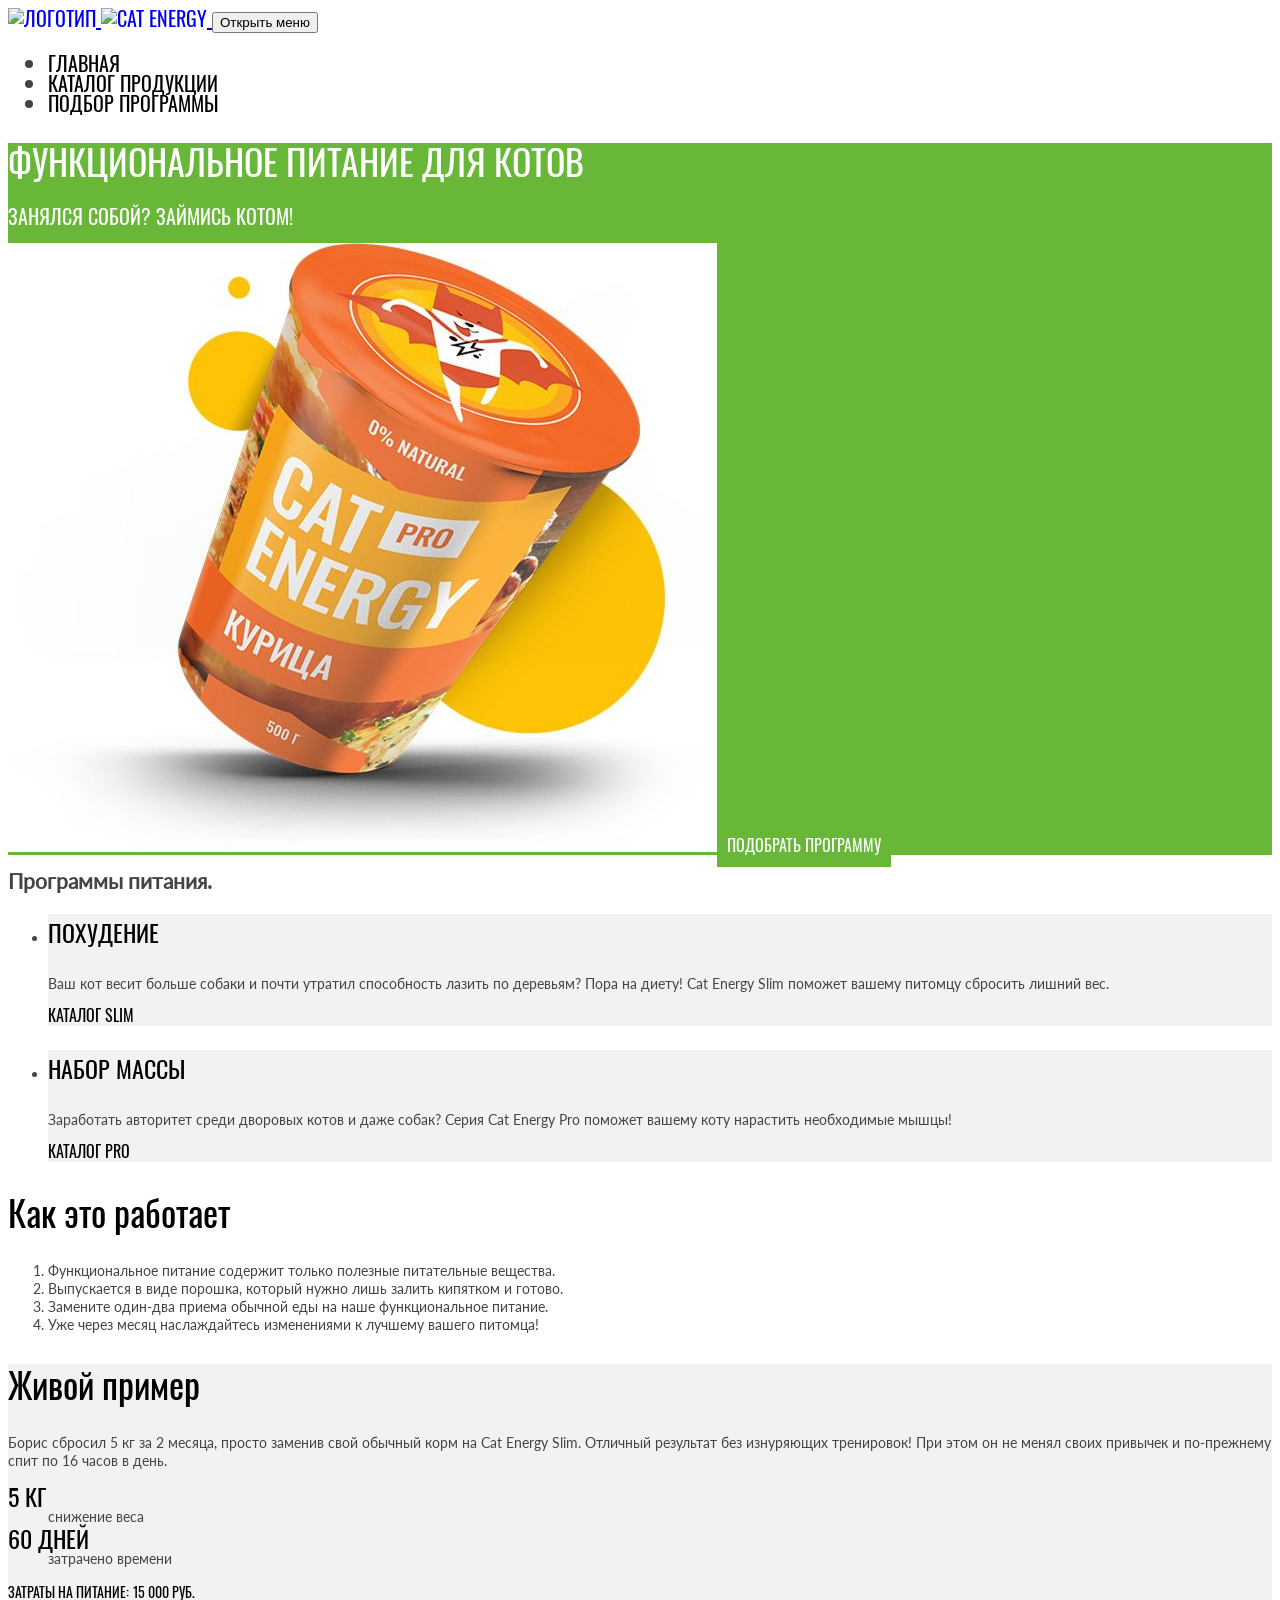
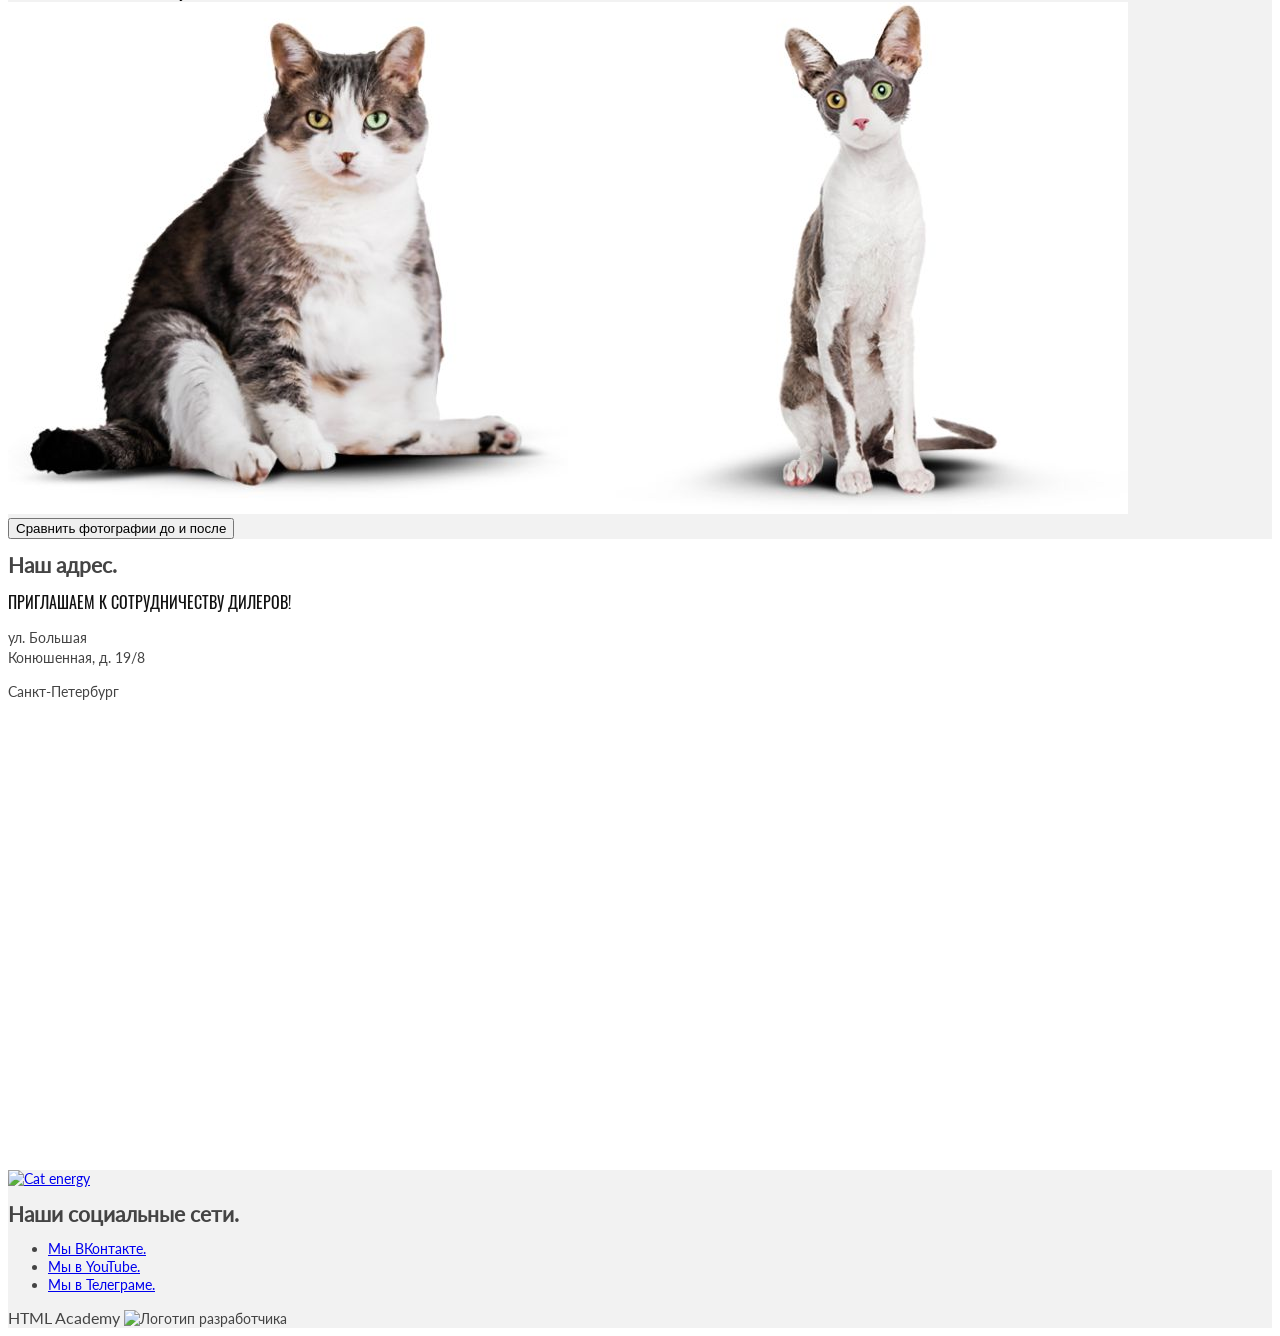
==== index.html @ 4003ad99 "Deploying to gh-pages from @ ilyuzasultanova/2101285-cat-energy-3@516d34ee1775d3a64a2f011668854e4518" ====
<!DOCTYPE html><html class="page" lang="ru"><head><meta charset="UTF-8"><title>Cat energy</title><meta name="viewport" content="width=device-width,initial-scale=1"><link rel="stylesheet" href="styles/styles.css"><link rel="icon" href="favicon.ico"><link rel="icon" href="favicons/icon.svg" type="image/svg+xml"><link rel="apple-touch-icon" href="favicons/180.png"><link rel="manifest" href="manifest.webmanifest"><script src="scripts/index.js" defer="defer"></script></head><body class="page__body"><header class="page-header"><a class="page-header__logo logo" href="#"><img class="logo__image" src="#" width="33" height="38" alt="Логотип"> <img class="logo__image" src="#" width="101" height="18" alt="Cat energy"> </a><button class="page-header__toggle" type="button"><span class="visually-hidden">Открыть меню</span></button><nav class="page-header__navigation navigation"><ul class="navigation__list"><li class="navigation__item"><a class="navigation__link navigation__link--current" href="#">Главная</a></li><li class="navigation__item"><a class="navigation__link" href="catalog.html">Каталог продукции</a></li><li class="navigation__item"><a class="navigation__link" href="#">Подбор программы</a></li></ul></nav><section class="page-header__hero hero"><h1 class="hero__title">Функциональное питание для котов</h1><p class="hero__slogan">Занялся собой? Займись котом!</p><picture><source width="552" height="499" type="image/jpeg" media="(min-width: 1440px)" srcset="images/hero-can-desktop@1x.jpg, images/hero-can-desktop@2x.jpg 2x"><source width="709" height="609" type="image/jpeg" media="(min-width: 768px)" srcset="images/hero-can-tablet@1x.jpg, images/hero-can-tablet@2x.jpg 2x"><img class="hero__image" src="images/hero-can-mobile@1x.jpg" srcset="images/hero-can-mobile@2x.jpg 2x" width="280" height="270" alt="Корм Cat energy со вкусом курицы"></picture><a class="hero__button button" href="#">Подобрать программу</a></section></header><main class="page-main"><section class="page-main__programs programs"><h2 class="visually-hidden">Программы питания.</h2><ul class="programs__list"><li class="programs__item programs__item--slim"><h3 class="programs__title">Похудение</h3><p class="programs__description">Ваш кот весит больше собаки и почти утратил способность лазить по деревьям? Пора на диету! Cat Energy Slim поможет вашему питомцу сбросить лишний вес.</p><a class="programs__link" href="#">Каталог slim</a></li><li class="programs__item programs__item--pro"><h3 class="programs__title">Набор массы</h3><p class="programs__description">Заработать авторитет среди дворовых котов и даже собак? Серия Cat Energy Pro поможет вашему коту нарастить необходимые мышцы!</p><a class="programs__link" href="#">Каталог pro</a></li></ul></section><section class="page-main__plan plan"><h2 class="plan__title">Как это работает</h2><ol class="plan__list"><li class="plan__item plan__item--benefit">Функциональное питание содержит только полезные питательные вещества.</li><li class="plan__item plan__item--powder">Выпускается в виде порошка, который нужно лишь залить кипятком и готово.</li><li class="plan__item plan__item--diet">Замените один-два приема обычной еды на наше функциональное питание.</li><li class="plan__item plan__item--time">Уже через месяц наслаждайтесь изменениями к лучшему вашего питомца!</li></ol></section><section class="page-main__example example"><h2 class="example__title">Живой пример</h2><p class="example__description">Борис сбросил 5 кг за 2 месяца, просто заменив свой обычный корм на Cat Energy Slim. Отличный результат без изнуряющих тренировок! При этом он не менял своих привычек и по-прежнему спит по 16 часов в день.</p><dl class="example__list"><div class="example__list-item"><dt class="example__item-number">5 кг</dt><dd class="example__item-description">снижение веса</dd></div><div class="example__list-item"><dt class="example__item-number">60 дней</dt><dd class="example__item-description">затрачено времени</dd></div></dl><div class="example__wrapper"><span class="example__price">Затраты на питание:</span> <span class="example__price">15 000 руб.</span></div><div class="example__slider-wrapper"><picture><source width="560" height="512" type="image/jpeg" media="(min-width: 768px)" srcset="images/before-tablet@1x.jpg, images/before-tablet@2x.jpg 2x"><img class="example__image" src="images/before-mobile@1x.jpg" srcset="images/before-mobile@2x.jpg 2x" width="280" height="256" alt="Борис до похудения"></picture><picture><source width="560" height="512" type="image/jpeg" media="(min-width: 768px)" srcset="images/after-tablet@1x.jpg, images/after-tablet@2x.jpg 2x"><img class="example__image" src="images/after-mobile@1x.jpg" srcset="images/after-mobile@2x.jpg 2x" width="280" height="256" alt="Борис после похудения"></picture><button class="example__slider-button" type="button"><span class="visually-hidden">Сравнить фотографии до и после</span></button><div class="example__slider-line"></div></div></section><section class="page-main__address address"><h2 class="visually-hidden">Наш адрес.</h2><p class="address__title">Приглашаем к сотрудничеству дилеров!</p><p class="address__description">ул. Большая<br>Конюшенная, д. 19/8</p><p class="address__description">Санкт-Петербург</p><iframe src="https://yandex.ru/map-widget/v1/?um=constructor%3A1a8fadb8cfbf8ff9bb6a417afe565c8a1e04361615ae46b48b94c8a59de31a7b&amp;source=constructor" width="100%" height="450" style="border:0;" allowfullscreen="" loading="lazy" referrerpolicy="strict-origin-when-cross-origin" title="Наше расположение на карте"></iframe></section></main><footer class="page-footer"><a class="page-footer__logo logo" href="#"><img class="page-footer__logo logo" src="#" width="128" height="24" alt="Cat energy"></a><h2 class="visually-hidden">Наши социальные сети.</h2><ul class="page-footer__socials socials"><li class="socials__item socials__item--vkontakte"><a class="socials__link" href="https://vk.com/htmlacademy"><span class="visually-hidden">Мы ВКонтакте.</span></a></li><li class="socials__item socials__item--youtube"><a class="socials__link" href="https://www.youtube.com/user/htmlacademyru"><span class="visually-hidden">Мы в YouTube.</span></a></li><li class="socials__item socials__item--telegram"><a class="socials__link" href="https://t.me/htmlacademy"><span class="visually-hidden">Мы в Телеграме.</span></a></li></ul><a class="page-footer__developer-link" href="https://htmlacademy.ru/intensive/adaptive"><span class="page-footer__developer-name">HTML Academy</span> <img class="page-footer__developer-logo" src="#" width="27" height="34" alt="Логотип разработчика"></a></footer></body></html>
---- styles/styles.css ----
@font-face{font-family:Lato;font-weight:400;font-style:normal;font-display:swap;src:url(../fonts/lato/Lato-Regular.woff2)format("woff2")}@font-face{font-family:Oswald;font-weight:400;font-style:normal;font-display:swap;src:url(../fonts/oswald/oswaldregular.woff2)format("woff2")}.page__body{color:#444;font-family:Lato,sans-serif;font-size:14px;line-height:18px}.page-header{text-transform:uppercase;font-family:Oswald,sans-serif;font-size:20px;line-height:20px}.navigation__link{color:#000;text-decoration:none}.hero{background-color:#68b738;font-family:Oswald,sans-serif}.hero__title{color:#fff;font-size:36px;font-weight:400;line-height:36px}.hero__slogan{color:#fff;text-transform:uppercase;line-height:14px}.button{text-transform:uppercase;color:#fff;background-color:#68b738;border:none;padding:10px;font-family:Oswald,sans-serif;font-size:16px;line-height:20px;text-decoration:none}.button--alternative{color:#222;background-color:#f2f2f2}.page-main__title{font-family:Oswald,sans-serif;font-size:36px;font-weight:400;line-height:36px}.programs__item{background-color:#f2f2f2}.programs__title{color:#000;text-transform:uppercase;font-family:Oswald,sans-serif;font-size:24px;font-weight:400;line-height:37px}.programs__link{color:#000;text-transform:uppercase;font-family:Oswald,sans-serif;font-size:16px;line-height:16px;text-decoration:none}.plan__title{color:#000;font-family:Oswald,sans-serif;font-size:36px;font-weight:400;line-height:40px}.example{background-color:#f2f2f2}.example__title{color:#000;font-family:Oswald,sans-serif;font-size:36px;font-weight:400;line-height:40px}.example__item-number{color:#000;text-transform:uppercase;font-family:Oswald,sans-serif;font-size:24px;line-height:24px}.example__price{color:#000;text-transform:uppercase;font-family:Oswald,sans-serif;line-height:20px}.address--with-background{background-color:#f2f2f2}.address__title{color:#111;text-transform:uppercase;font-family:Oswald,sans-serif;font-size:16px;line-height:20px}.address__description{line-height:20px}.product-card__link{text-decoration:none}.product-card__title{color:#222;text-transform:uppercase;font-family:Oswald,sans-serif;font-size:16px;font-weight:400;line-height:20px}.product-card__features{font-size:12px;line-height:16px}.extra-products__gift{font-size:16px;line-height:20px}.products-table__title{text-align:left;font-family:Oswald,sans-serif;font-size:24px;font-weight:400;line-height:24px}.products-table__name{text-transform:uppercase;font-family:Oswald,sans-serif;font-size:16px;line-height:16px}.products-table__feature{line-height:14px}.subscription{font-family:Oswald,sans-serif}.subscription__title{font-size:24px;font-weight:400;line-height:24px}.subscription__description{font-size:16px;line-height:24px}.page-footer{background-color:#f2f2f2}.page-footer__developer-link{color:inherit;text-decoration:none}.page-footer__developer-name{font-family:inherit;font-size:16px;line-height:20px}
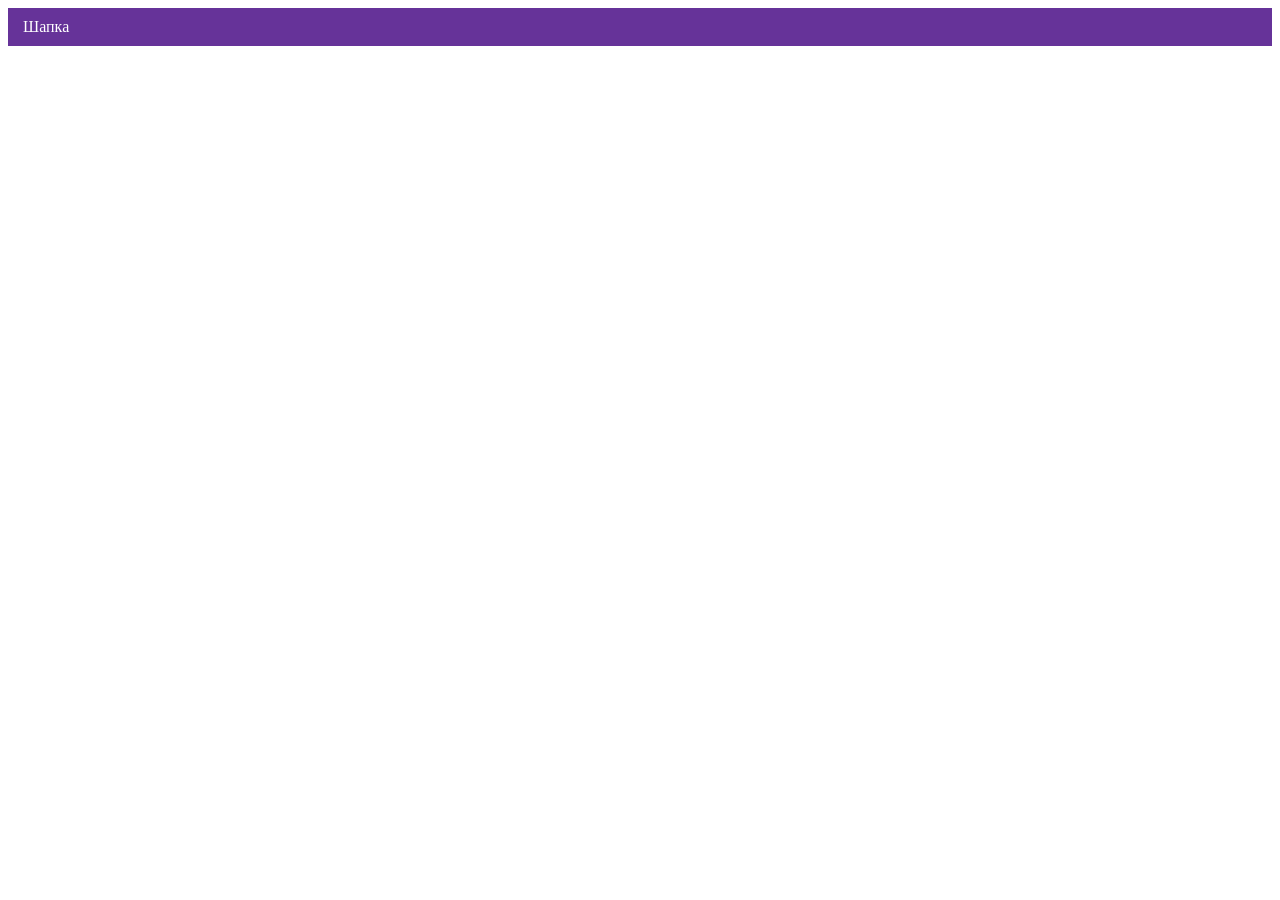
==== commit 10bd5de9: "Deploying to gh-pages from @ ilyuzasultanova/2101285-cat-energy-3@9d23765528b12ea8015d806474e346dbb8" ====
--- a/index.html
+++ b/index.html
@@ -1 +1 @@
-<!DOCTYPE html><html class="page" lang="ru"><head><meta charset="UTF-8"><title>Cat energy</title><meta name="viewport" content="width=device-width,initial-scale=1"><link rel="stylesheet" href="styles/styles.css"><link rel="icon" href="favicon.ico"><link rel="icon" href="favicons/icon.svg" type="image/svg+xml"><link rel="apple-touch-icon" href="favicons/180.png"><link rel="manifest" href="manifest.webmanifest"><script src="scripts/index.js" defer="defer"></script></head><body class="page__body"><header class="page-header"><a class="page-header__logo logo" href="#"><img class="logo__image" src="#" width="33" height="38" alt="Логотип"> <img class="logo__image" src="#" width="101" height="18" alt="Cat energy"> </a><button class="page-header__toggle" type="button"><span class="visually-hidden">Открыть меню</span></button><nav class="page-header__navigation navigation"><ul class="navigation__list"><li class="navigation__item"><a class="navigation__link navigation__link--current" href="#">Главная</a></li><li class="navigation__item"><a class="navigation__link" href="catalog.html">Каталог продукции</a></li><li class="navigation__item"><a class="navigation__link" href="#">Подбор программы</a></li></ul></nav><section class="page-header__hero hero"><h1 class="hero__title">Функциональное питание для котов</h1><p class="hero__slogan">Занялся собой? Займись котом!</p><picture><source width="552" height="499" type="image/jpeg" media="(min-width: 1440px)" srcset="images/hero-can-desktop@1x.jpg, images/hero-can-desktop@2x.jpg 2x"><source width="709" height="609" type="image/jpeg" media="(min-width: 768px)" srcset="images/hero-can-tablet@1x.jpg, images/hero-can-tablet@2x.jpg 2x"><img class="hero__image" src="images/hero-can-mobile@1x.jpg" srcset="images/hero-can-mobile@2x.jpg 2x" width="280" height="270" alt="Корм Cat energy со вкусом курицы"></picture><a class="hero__button button" href="#">Подобрать программу</a></section></header><main class="page-main"><section class="page-main__programs programs"><h2 class="visually-hidden">Программы питания.</h2><ul class="programs__list"><li class="programs__item programs__item--slim"><h3 class="programs__title">Похудение</h3><p class="programs__description">Ваш кот весит больше собаки и почти утратил способность лазить по деревьям? Пора на диету! Cat Energy Slim поможет вашему питомцу сбросить лишний вес.</p><a class="programs__link" href="#">Каталог slim</a></li><li class="programs__item programs__item--pro"><h3 class="programs__title">Набор массы</h3><p class="programs__description">Заработать авторитет среди дворовых котов и даже собак? Серия Cat Energy Pro поможет вашему коту нарастить необходимые мышцы!</p><a class="programs__link" href="#">Каталог pro</a></li></ul></section><section class="page-main__plan plan"><h2 class="plan__title">Как это работает</h2><ol class="plan__list"><li class="plan__item plan__item--benefit">Функциональное питание содержит только полезные питательные вещества.</li><li class="plan__item plan__item--powder">Выпускается в виде порошка, который нужно лишь залить кипятком и готово.</li><li class="plan__item plan__item--diet">Замените один-два приема обычной еды на наше функциональное питание.</li><li class="plan__item plan__item--time">Уже через месяц наслаждайтесь изменениями к лучшему вашего питомца!</li></ol></section><section class="page-main__example example"><h2 class="example__title">Живой пример</h2><p class="example__description">Борис сбросил 5 кг за 2 месяца, просто заменив свой обычный корм на Cat Energy Slim. Отличный результат без изнуряющих тренировок! При этом он не менял своих привычек и по-прежнему спит по 16 часов в день.</p><dl class="example__list"><div class="example__list-item"><dt class="example__item-number">5 кг</dt><dd class="example__item-description">снижение веса</dd></div><div class="example__list-item"><dt class="example__item-number">60 дней</dt><dd class="example__item-description">затрачено времени</dd></div></dl><div class="example__wrapper"><span class="example__price">Затраты на питание:</span> <span class="example__price">15 000 руб.</span></div><div class="example__slider-wrapper"><picture><source width="560" height="512" type="image/jpeg" media="(min-width: 768px)" srcset="images/before-tablet@1x.jpg, images/before-tablet@2x.jpg 2x"><img class="example__image" src="images/before-mobile@1x.jpg" srcset="images/before-mobile@2x.jpg 2x" width="280" height="256" alt="Борис до похудения"></picture><picture><source width="560" height="512" type="image/jpeg" media="(min-width: 768px)" srcset="images/after-tablet@1x.jpg, images/after-tablet@2x.jpg 2x"><img class="example__image" src="images/after-mobile@1x.jpg" srcset="images/after-mobile@2x.jpg 2x" width="280" height="256" alt="Борис после похудения"></picture><button class="example__slider-button" type="button"><span class="visually-hidden">Сравнить фотографии до и после</span></button><div class="example__slider-line"></div></div></section><section class="page-main__address address"><h2 class="visually-hidden">Наш адрес.</h2><p class="address__title">Приглашаем к сотрудничеству дилеров!</p><p class="address__description">ул. Большая<br>Конюшенная, д. 19/8</p><p class="address__description">Санкт-Петербург</p><iframe src="https://yandex.ru/map-widget/v1/?um=constructor%3A1a8fadb8cfbf8ff9bb6a417afe565c8a1e04361615ae46b48b94c8a59de31a7b&amp;source=constructor" width="100%" height="450" style="border:0;" allowfullscreen="" loading="lazy" referrerpolicy="strict-origin-when-cross-origin" title="Наше расположение на карте"></iframe></section></main><footer class="page-footer"><a class="page-footer__logo logo" href="#"><img class="page-footer__logo logo" src="#" width="128" height="24" alt="Cat energy"></a><h2 class="visually-hidden">Наши социальные сети.</h2><ul class="page-footer__socials socials"><li class="socials__item socials__item--vkontakte"><a class="socials__link" href="https://vk.com/htmlacademy"><span class="visually-hidden">Мы ВКонтакте.</span></a></li><li class="socials__item socials__item--youtube"><a class="socials__link" href="https://www.youtube.com/user/htmlacademyru"><span class="visually-hidden">Мы в YouTube.</span></a></li><li class="socials__item socials__item--telegram"><a class="socials__link" href="https://t.me/htmlacademy"><span class="visually-hidden">Мы в Телеграме.</span></a></li></ul><a class="page-footer__developer-link" href="https://htmlacademy.ru/intensive/adaptive"><span class="page-footer__developer-name">HTML Academy</span> <img class="page-footer__developer-logo" src="#" width="27" height="34" alt="Логотип разработчика"></a></footer></body></html>+<!DOCTYPE html><html class="page" lang="ru"><head><meta charset="UTF-8"><title>Название проекта</title><meta name="viewport" content="width=device-width,initial-scale=1"><link rel="stylesheet" href="styles/styles.css"><script src="scripts/index.js" defer="defer"></script></head><body class="page__body"><header class="header">Шапка</header></body></html>
--- a/styles/styles.css
+++ b/styles/styles.css
@@ -1 +1 @@
-@font-face{font-family:Lato;font-weight:400;font-style:normal;font-display:swap;src:url(../fonts/lato/Lato-Regular.woff2)format("woff2")}@font-face{font-family:Oswald;font-weight:400;font-style:normal;font-display:swap;src:url(../fonts/oswald/oswaldregular.woff2)format("woff2")}.page__body{color:#444;font-family:Lato,sans-serif;font-size:14px;line-height:18px}.page-header{text-transform:uppercase;font-family:Oswald,sans-serif;font-size:20px;line-height:20px}.navigation__link{color:#000;text-decoration:none}.hero{background-color:#68b738;font-family:Oswald,sans-serif}.hero__title{color:#fff;font-size:36px;font-weight:400;line-height:36px}.hero__slogan{color:#fff;text-transform:uppercase;line-height:14px}.button{text-transform:uppercase;color:#fff;background-color:#68b738;border:none;padding:10px;font-family:Oswald,sans-serif;font-size:16px;line-height:20px;text-decoration:none}.button--alternative{color:#222;background-color:#f2f2f2}.page-main__title{font-family:Oswald,sans-serif;font-size:36px;font-weight:400;line-height:36px}.programs__item{background-color:#f2f2f2}.programs__title{color:#000;text-transform:uppercase;font-family:Oswald,sans-serif;font-size:24px;font-weight:400;line-height:37px}.programs__link{color:#000;text-transform:uppercase;font-family:Oswald,sans-serif;font-size:16px;line-height:16px;text-decoration:none}.plan__title{color:#000;font-family:Oswald,sans-serif;font-size:36px;font-weight:400;line-height:40px}.example{background-color:#f2f2f2}.example__title{color:#000;font-family:Oswald,sans-serif;font-size:36px;font-weight:400;line-height:40px}.example__item-number{color:#000;text-transform:uppercase;font-family:Oswald,sans-serif;font-size:24px;line-height:24px}.example__price{color:#000;text-transform:uppercase;font-family:Oswald,sans-serif;line-height:20px}.address--with-background{background-color:#f2f2f2}.address__title{color:#111;text-transform:uppercase;font-family:Oswald,sans-serif;font-size:16px;line-height:20px}.address__description{line-height:20px}.product-card__link{text-decoration:none}.product-card__title{color:#222;text-transform:uppercase;font-family:Oswald,sans-serif;font-size:16px;font-weight:400;line-height:20px}.product-card__features{font-size:12px;line-height:16px}.extra-products__gift{font-size:16px;line-height:20px}.products-table__title{text-align:left;font-family:Oswald,sans-serif;font-size:24px;font-weight:400;line-height:24px}.products-table__name{text-transform:uppercase;font-family:Oswald,sans-serif;font-size:16px;line-height:16px}.products-table__feature{line-height:14px}.subscription{font-family:Oswald,sans-serif}.subscription__title{font-size:24px;font-weight:400;line-height:24px}.subscription__description{font-size:16px;line-height:24px}.page-footer{background-color:#f2f2f2}.page-footer__developer-link{color:inherit;text-decoration:none}.page-footer__developer-name{font-family:inherit;font-size:16px;line-height:20px}+.header{color:#fff;background-color:#639;padding:10px 15px}
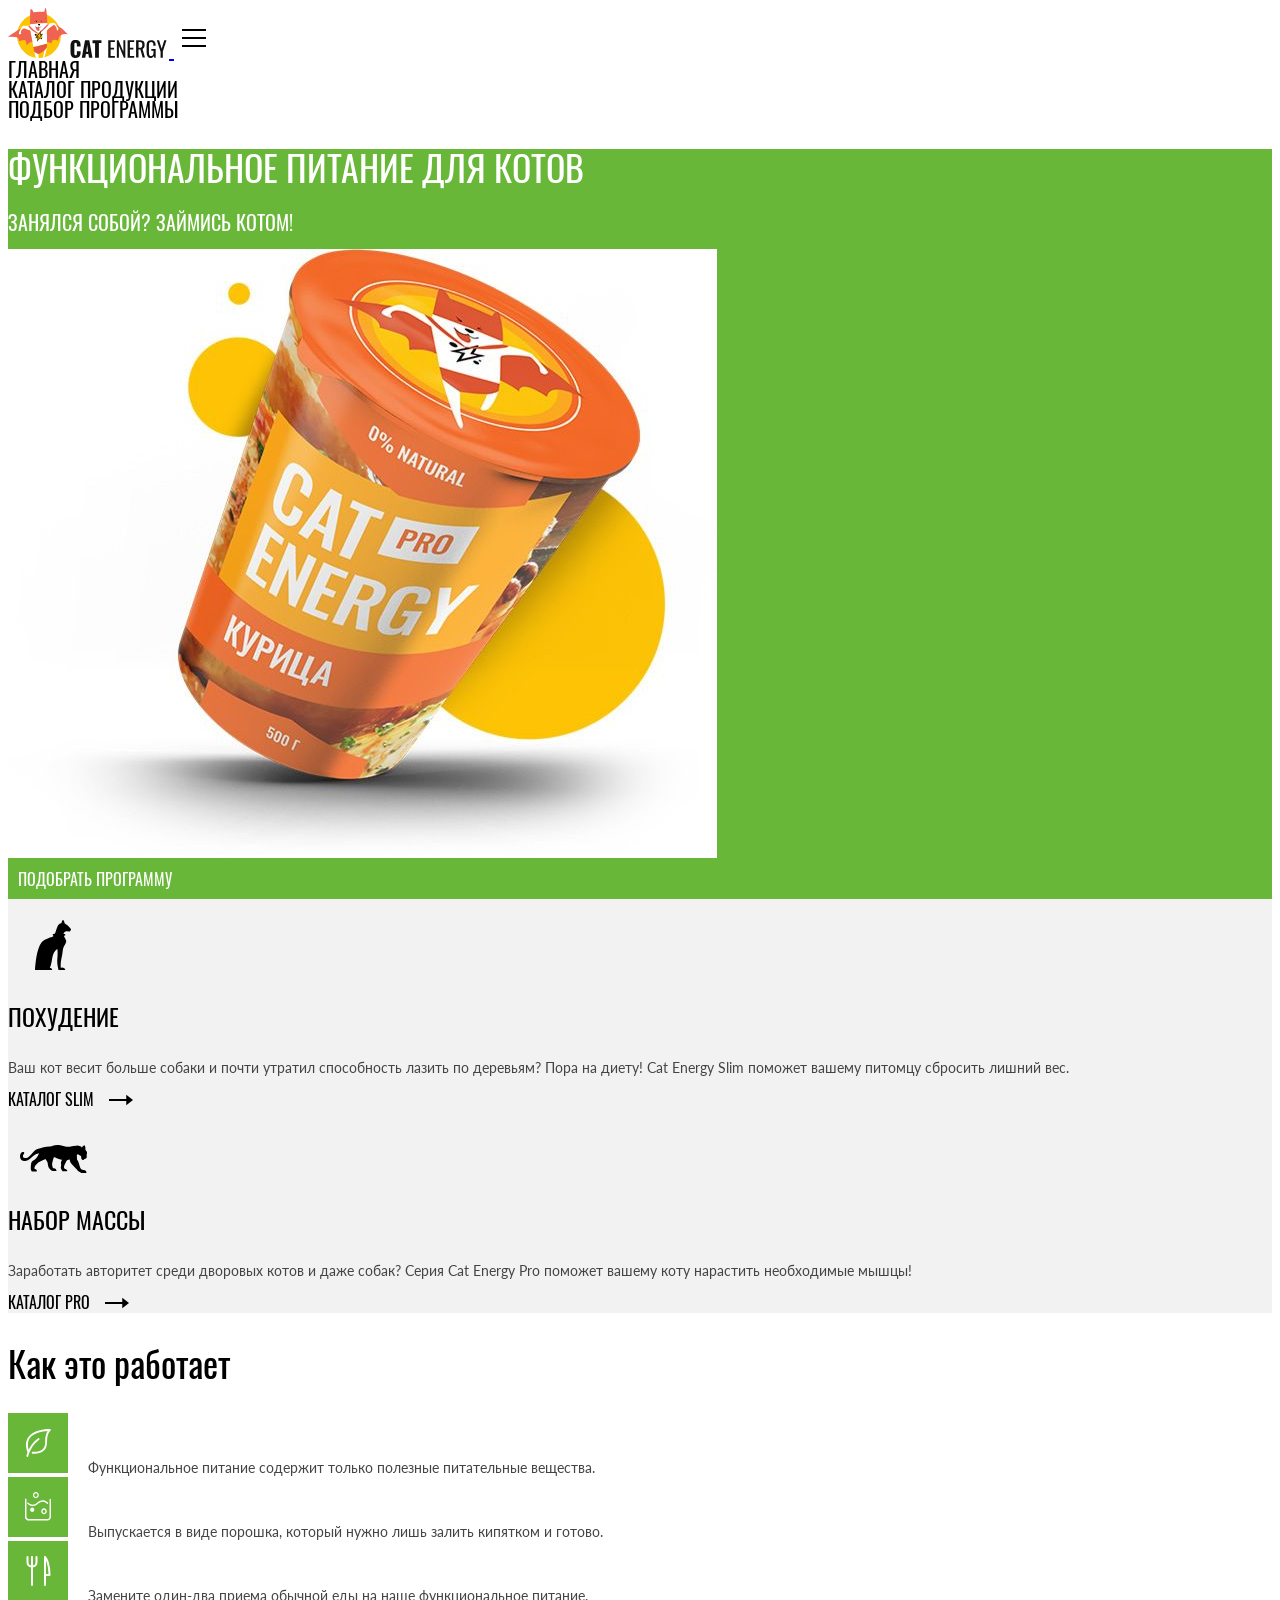
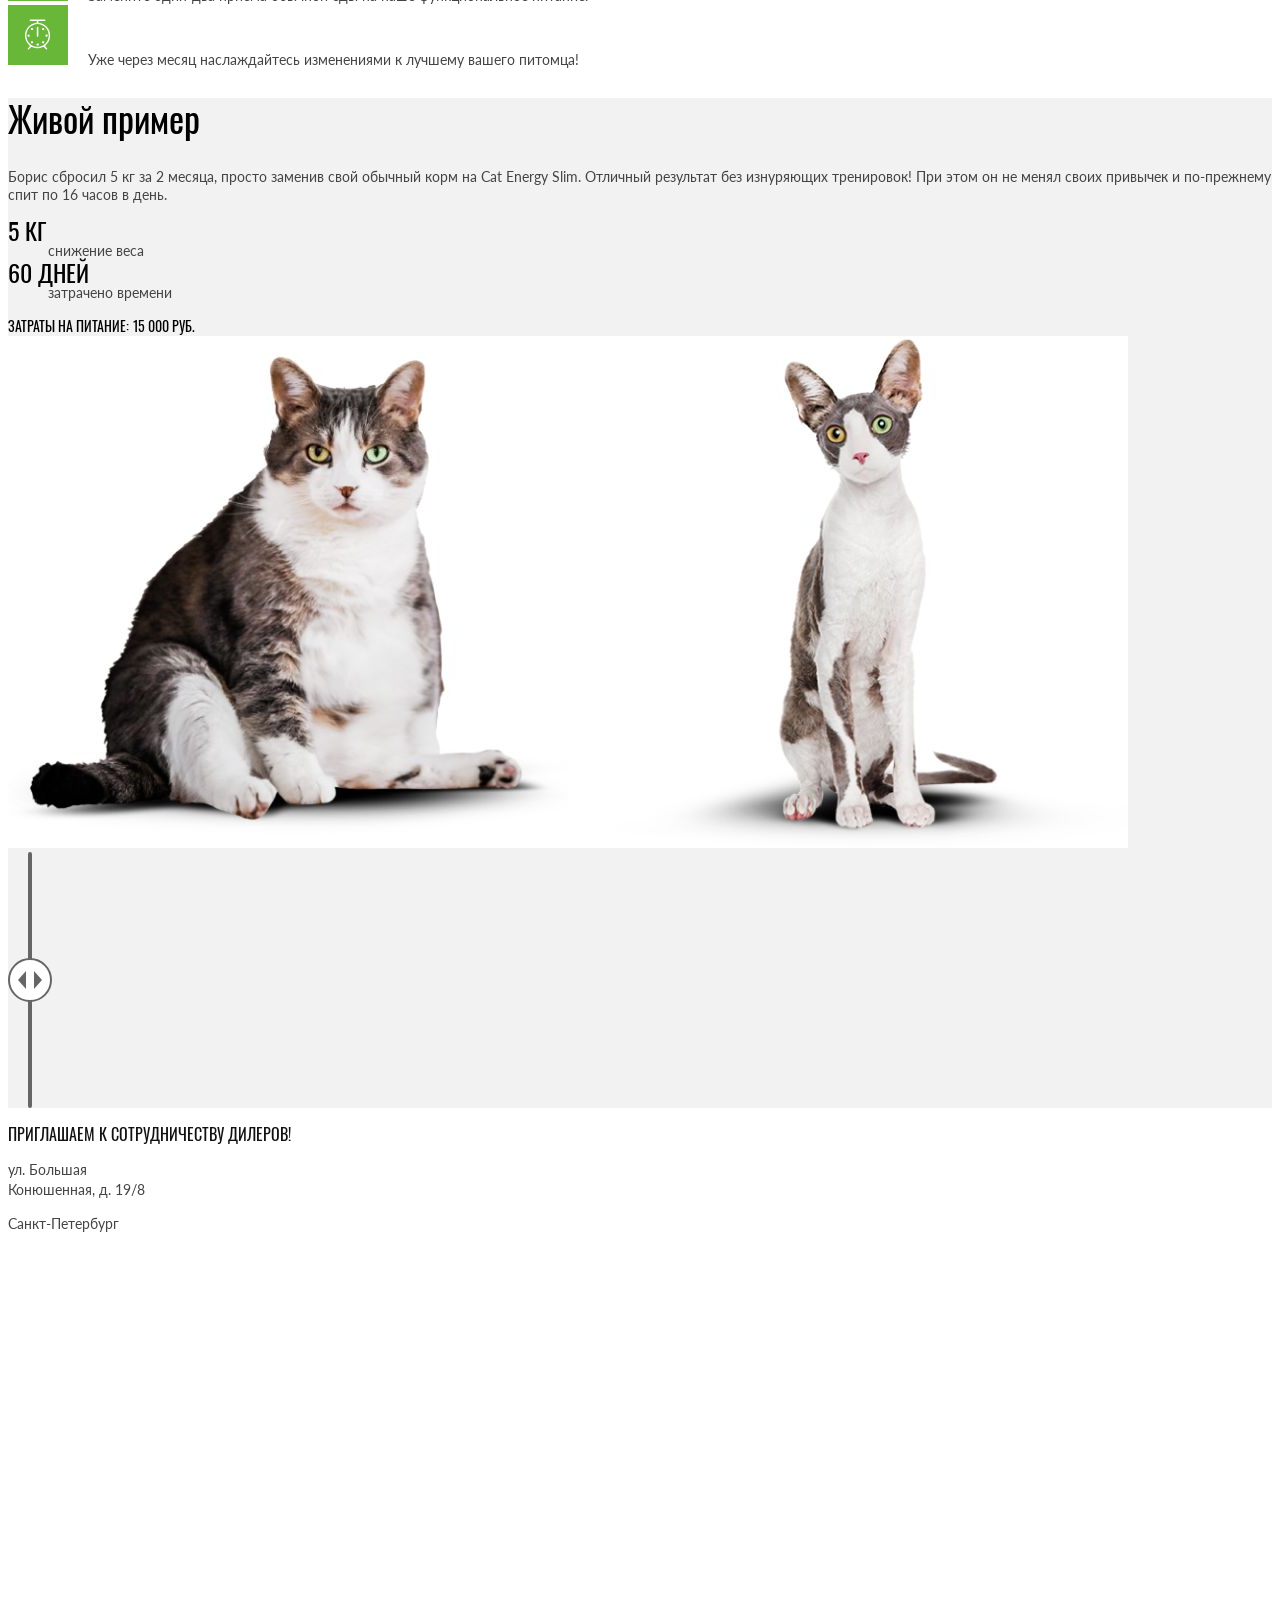
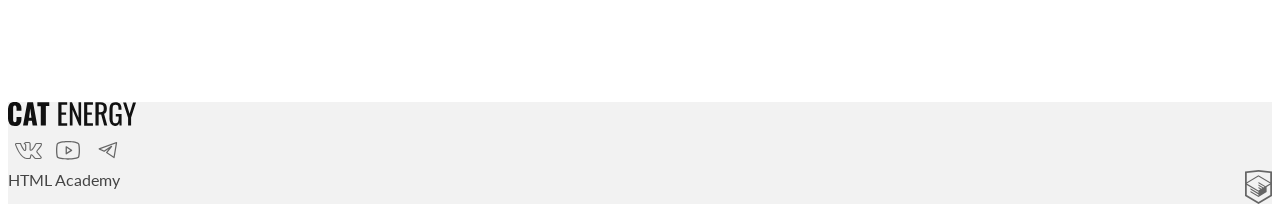
==== commit 323ebd49: "Deploying to gh-pages from @ ilyuzasultanova/2101285-cat-energy-3@45b3cd8d886404098ef396ad092907c401" ====
--- a/index.html
+++ b/index.html
@@ -1 +1 @@
-<!DOCTYPE html><html class="page" lang="ru"><head><meta charset="UTF-8"><title>Название проекта</title><meta name="viewport" content="width=device-width,initial-scale=1"><link rel="stylesheet" href="styles/styles.css"><script src="scripts/index.js" defer="defer"></script></head><body class="page__body"><header class="header">Шапка</header></body></html>+<!DOCTYPE html><html class="page" lang="ru"><head><meta charset="UTF-8"><title>Cat energy</title><meta name="viewport" content="width=device-width,initial-scale=1"><link rel="stylesheet" href="styles/styles.css"><link rel="icon" href="favicon.ico"><link rel="icon" href="favicons/icon.svg" type="image/svg+xml"><link rel="apple-touch-icon" href="favicons/180.png"><link rel="manifest" href="manifest.webmanifest"><script src="scripts/index.js" defer="defer"></script></head><body class="page__body"><header class="page-header"><a class="page-header__logo logo" href="#"><picture><source width="70" height="59" type="image/svg+xml" media="(min-width: 1440px)" srcset="images/logo-desktop.svg"><source width="60" height="50" type="image/svg+xml" media="(min-width: 768px)" srcset="images/logo-tablet.svg"><img class="logo__image" src="images/logo-mobile.svg" width="33" height="38" alt="Логотип компании"></picture><img class="logo__image" src="images/logo-cat-energy.svg" width="101" height="18" alt="Cat energy"> </a><button class="page-header__toggle" type="button"><span class="visually-hidden">Открыть меню</span></button><nav class="page-header__navigation navigation"><ul class="navigation__list"><li class="navigation__item"><a class="navigation__link navigation__link--current" href="#">Главная</a></li><li class="navigation__item"><a class="navigation__link" href="catalog.html">Каталог продукции</a></li><li class="navigation__item"><a class="navigation__link" href="#">Подбор программы</a></li></ul></nav><section class="page-header__hero hero"><h1 class="hero__title">Функциональное питание для котов</h1><p class="hero__slogan">Занялся собой? Займись котом!</p><picture><source width="552" height="499" type="image/jpeg" media="(min-width: 1440px)" srcset="images/hero-can-desktop@1x.jpg, images/hero-can-desktop@2x.jpg 2x"><source width="709" height="609" type="image/jpeg" media="(min-width: 768px)" srcset="images/hero-can-tablet@1x.jpg, images/hero-can-tablet@2x.jpg 2x"><img class="hero__image" src="images/hero-can-mobile@1x.jpg" srcset="images/hero-can-mobile@2x.jpg 2x" width="280" height="270" alt="Корм Cat energy со вкусом курицы"></picture><a class="hero__button button" href="#">Подобрать программу</a></section></header><main class="page-main"><section class="page-main__programs programs"><h2 class="visually-hidden">Программы питания.</h2><ul class="programs__list"><li class="programs__item programs__item--slim"><h3 class="programs__title">Похудение</h3><p class="programs__description">Ваш кот весит больше собаки и почти утратил способность лазить по деревьям? Пора на диету! Cat Energy Slim поможет вашему питомцу сбросить лишний вес.</p><a class="programs__link" href="#">Каталог slim</a></li><li class="programs__item programs__item--pro"><h3 class="programs__title">Набор массы</h3><p class="programs__description">Заработать авторитет среди дворовых котов и даже собак? Серия Cat Energy Pro поможет вашему коту нарастить необходимые мышцы!</p><a class="programs__link" href="#">Каталог pro</a></li></ul></section><section class="page-main__plan plan"><h2 class="plan__title">Как это работает</h2><ol class="plan__list"><li class="plan__item plan__item--leaf">Функциональное питание содержит только полезные питательные вещества.</li><li class="plan__item plan__item--powder">Выпускается в виде порошка, который нужно лишь залить кипятком и готово.</li><li class="plan__item plan__item--diet">Замените один-два приема обычной еды на наше функциональное питание.</li><li class="plan__item plan__item--clock">Уже через месяц наслаждайтесь изменениями к лучшему вашего питомца!</li></ol></section><section class="page-main__example example"><h2 class="example__title">Живой пример</h2><p class="example__description">Борис сбросил 5 кг за 2 месяца, просто заменив свой обычный корм на Cat Energy Slim. Отличный результат без изнуряющих тренировок! При этом он не менял своих привычек и по-прежнему спит по 16 часов в день.</p><dl class="example__list"><div class="example__list-item"><dt class="example__item-number">5 кг</dt><dd class="example__item-description">снижение веса</dd></div><div class="example__list-item"><dt class="example__item-number">60 дней</dt><dd class="example__item-description">затрачено времени</dd></div></dl><div class="example__wrapper"><span class="example__price">Затраты на питание:</span> <span class="example__price">15 000 руб.</span></div><div class="example__slider-wrapper"><picture><source width="560" height="512" type="image/jpeg" media="(min-width: 768px)" srcset="images/before-tablet@1x.jpg, images/before-tablet@2x.jpg 2x"><img class="example__image" src="images/before-mobile@1x.jpg" srcset="images/before-mobile@2x.jpg 2x" width="280" height="256" alt="Борис до похудения"></picture><picture><source width="560" height="512" type="image/jpeg" media="(min-width: 768px)" srcset="images/after-tablet@1x.jpg, images/after-tablet@2x.jpg 2x"><img class="example__image" src="images/after-mobile@1x.jpg" srcset="images/after-mobile@2x.jpg 2x" width="280" height="256" alt="Борис после похудения"></picture><button class="example__slider-button" type="button"><span class="visually-hidden">Сравнить фотографии до и после</span></button></div></section><section class="page-main__address address"><h2 class="visually-hidden">Наш адрес.</h2><p class="address__title">Приглашаем к сотрудничеству дилеров!</p><p class="address__description">ул. Большая<br>Конюшенная, д. 19/8</p><p class="address__description">Санкт-Петербург</p><iframe src="https://yandex.ru/map-widget/v1/?um=constructor%3A1a8fadb8cfbf8ff9bb6a417afe565c8a1e04361615ae46b48b94c8a59de31a7b&amp;source=constructor" width="100%" height="450" style="border:0;" allowfullscreen="" loading="lazy" referrerpolicy="strict-origin-when-cross-origin" title="Наше расположение на карте"></iframe></section></main><footer class="page-footer"><a class="page-footer__logo logo" href="#"><img class="page-footer__logo-image" src="images/logo-cat-energy.svg" width="128" height="24" alt="Логотип Cat energy"></a><h2 class="visually-hidden">Наши социальные сети.</h2><ul class="page-footer__socials socials"><li class="socials__item"><a class="socials__link socials__link--vkontakte" href="https://vk.com/htmlacademy"><span class="visually-hidden">Мы ВКонтакте.</span></a></li><li class="socials__item"><a class="socials__link socials__link--youtube" href="https://www.youtube.com/user/htmlacademyru"><span class="visually-hidden">Мы в YouTube.</span></a></li><li class="socials__item"><a class="socials__link socials__link--telegram" href="https://t.me/htmlacademy"><span class="visually-hidden">Мы в Телеграме.</span></a></li></ul><a class="page-footer__developer-link" href="https://htmlacademy.ru/intensive/adaptive"><span class="page-footer__developer-name">HTML Academy</span> <img class="page-footer__developer-logo" src="images/logo-html-academy.svg" width="27" height="34" alt="Логотип разработчика"></a></footer></body></html>
--- a/styles/styles.css
+++ b/styles/styles.css
@@ -1 +1 @@
-.header{color:#fff;background-color:#639;padding:10px 15px}+@font-face{font-family:Lato;font-weight:400;font-style:normal;font-display:swap;src:url(../fonts/lato/Lato-Regular.woff2)format("woff2")}@font-face{font-family:Oswald;font-weight:400;font-style:normal;font-display:swap;src:url(../fonts/oswald/oswaldregular.woff2)format("woff2")}.visually-hidden{clip:rect(0 0 0 0);border:0;width:1px;height:1px;margin:-1px;padding:0;position:absolute;overflow:hidden}.page__body{color:#444;font-family:Lato,sans-serif;font-size:14px;line-height:18px}.page-header{text-transform:uppercase;font-family:Oswald,sans-serif;font-size:20px;line-height:20px}.page-header__toggle{background-color:#fff;background-image:url(../icons/stack.svg#menu);background-position:50%;background-repeat:no-repeat;background-size:24px 24px;border:none;width:40px;height:40px}.navigation__list{margin:0;padding:0;list-style-type:none}.navigation__link{color:#000;text-decoration:none}.hero{background-color:#68b738;font-family:Oswald,sans-serif}.hero__title{color:#fff;font-size:36px;font-weight:400;line-height:36px}.hero__slogan{color:#fff;text-transform:uppercase;line-height:14px}.button{text-transform:uppercase;color:#fff;background-color:#68b738;border:none;padding:10px;font-family:Oswald,sans-serif;font-size:16px;line-height:20px;text-decoration:none;display:block}.button--alternative{color:#222;background-color:#f2f2f2}.page-main__title{font-family:Oswald,sans-serif;font-size:36px;font-weight:400;line-height:36px}.programs__list{margin:0;padding:0;list-style-type:none}.programs__item{background-color:#f2f2f2}.programs__item--slim:before{content:"";background-image:url(../icons/stack.svg#cat-slim);background-size:cover;width:36px;height:50px;margin:21px 0 0 27px;display:inline-block}.programs__item--pro:before{content:"";background-image:url(../icons/stack.svg#cat-pro);background-size:cover;width:67px;height:28px;margin:35px 0 0 12px;display:inline-block}.programs__title{color:#000;text-transform:uppercase;font-family:Oswald,sans-serif;font-size:24px;font-weight:400;line-height:37px}.programs__link{color:#000;text-transform:uppercase;font-family:Oswald,sans-serif;font-size:16px;line-height:16px;text-decoration:none}.programs__link:after{content:"";background-image:url(../icons/stack.svg#arrow);background-size:cover;width:24px;height:12px;margin-left:15px;display:inline-block}.plan__title{color:#000;font-family:Oswald,sans-serif;font-size:36px;font-weight:400;line-height:40px}.plan__list{margin:0;padding:0;list-style-type:none}.plan__item--leaf:before{content:"";background-color:#68b738;background-image:url(../icons/stack.svg#leaf);background-position:50%;background-repeat:no-repeat;background-size:25px 28px;width:60px;height:60px;margin-right:20px;display:inline-block}.plan__item--powder:before{content:"";background-color:#68b738;background-image:url(../icons/stack.svg#powder);background-position:50%;background-repeat:no-repeat;background-size:26px 29px;width:60px;height:60px;margin-right:20px;display:inline-block}.plan__item--diet:before{content:"";background-color:#68b738;background-image:url(../icons/stack.svg#diet);background-position:50%;background-repeat:no-repeat;background-size:25px 30px;width:60px;height:60px;margin-right:20px;display:inline-block}.plan__item--clock:before{content:"";background-color:#68b738;background-image:url(../icons/stack.svg#clock);background-position:50%;background-repeat:no-repeat;background-size:26px 31px;width:60px;height:60px;margin-right:20px;display:inline-block}.example{background-color:#f2f2f2}.example__title{color:#000;font-family:Oswald,sans-serif;font-size:36px;font-weight:400;line-height:40px}.example__item-number{color:#000;text-transform:uppercase;font-family:Oswald,sans-serif;font-size:24px;line-height:24px}.example__price{color:#000;text-transform:uppercase;font-family:Oswald,sans-serif;line-height:20px}.example__slider-button{cursor:pointer;background-color:#666;border:none;border-radius:2px;width:4px;height:256px;margin-left:20px;padding:0;display:block;position:relative}.example__slider-button:before{content:"";background-color:#fff;border:2px solid #666;border-radius:50%;width:40px;height:40px;display:block;position:absolute;top:50%;left:50%;transform:translate(-50%,-50%)}.example__slider-button:after{content:"";background-color:#666;width:24px;height:18px;display:block;position:absolute;top:50%;left:50%;transform:translate(-50%,-50%);-webkit-mask-image:url(../icons/stack.svg#slider-arrow);mask-image:url(../icons/stack.svg#slider-arrow)}.address--with-background{background-color:#f2f2f2}.address__title{color:#111;text-transform:uppercase;font-family:Oswald,sans-serif;font-size:16px;line-height:20px}.address__description{line-height:20px}.products{margin:0;padding:0;list-style-type:none}.product-card__link{text-decoration:none}.product-card__title{color:#222;text-transform:uppercase;font-family:Oswald,sans-serif;font-size:16px;font-weight:400;line-height:20px}.product-card__features,.product-card__description{font-size:12px;line-height:16px}.product-card--show-more:before{content:"";background-image:url(../icons/stack.svg#plus);background-position:50%;background-repeat:no-repeat;width:60px;height:60px;margin-bottom:50px;display:inline-block}.extra-products__gift-wrapper{background-color:#68b738}.extra-products__gift{font-size:16px;line-height:20px}.extra-products__gift:before{content:"";background-image:url(../icons/stack.svg#gift);background-position:50%;background-repeat:no-repeat;width:78px;height:80px;margin-bottom:48px;display:inline-block}.products-table__title{text-align:left;font-family:Oswald,sans-serif;font-size:24px;font-weight:400;line-height:24px}.products-table__name{text-transform:uppercase;font-family:Oswald,sans-serif;font-size:16px;line-height:16px}.products-table__feature{line-height:14px}.subscription{font-family:Oswald,sans-serif}.subscription__title{font-size:24px;font-weight:400;line-height:24px}.subscription__description{font-size:16px;line-height:24px}.page-footer{background-color:#f2f2f2}.page-footer__developer-link{color:inherit;justify-content:space-between;text-decoration:none;display:flex}.page-footer__developer-name{font-family:inherit;font-size:16px;line-height:20px}.socials{margin:0;padding:0;list-style-type:none;display:flex}.socials__link{background-color:#666;width:40px;height:40px;display:block;-webkit-mask-position:50%;mask-position:50%;-webkit-mask-repeat:no-repeat;mask-repeat:no-repeat}.socials__link--vkontakte{-webkit-mask-image:url(../icons/stack.svg#vkontakte);mask-image:url(../icons/stack.svg#vkontakte);-webkit-mask-size:27px 17px;mask-size:27px 17px}.socials__link--youtube{-webkit-mask-image:url(../icons/stack.svg#youtube);mask-image:url(../icons/stack.svg#youtube);-webkit-mask-size:24px 19px;mask-size:24px 19px}.socials__link--telegram{-webkit-mask-image:url(../icons/stack.svg#telegram);mask-image:url(../icons/stack.svg#telegram);-webkit-mask-size:20px 17px;mask-size:20px 17px}
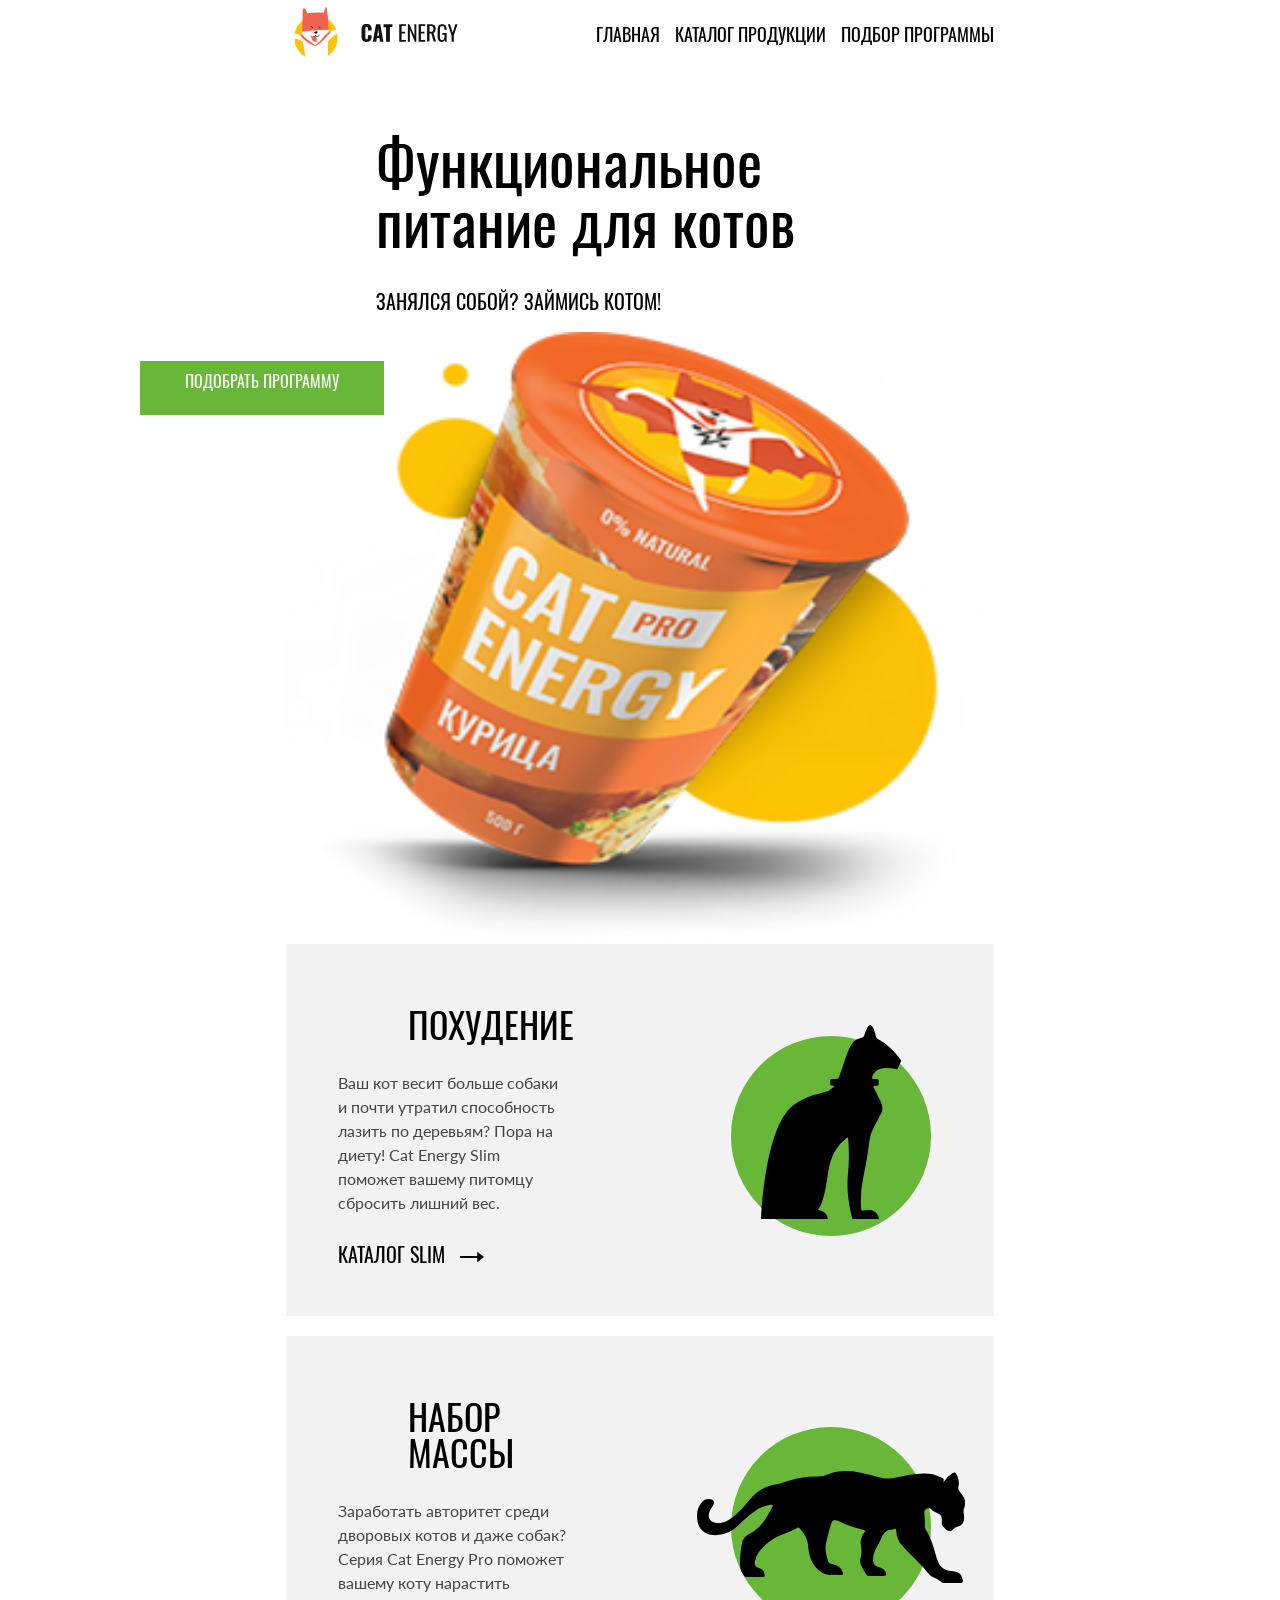
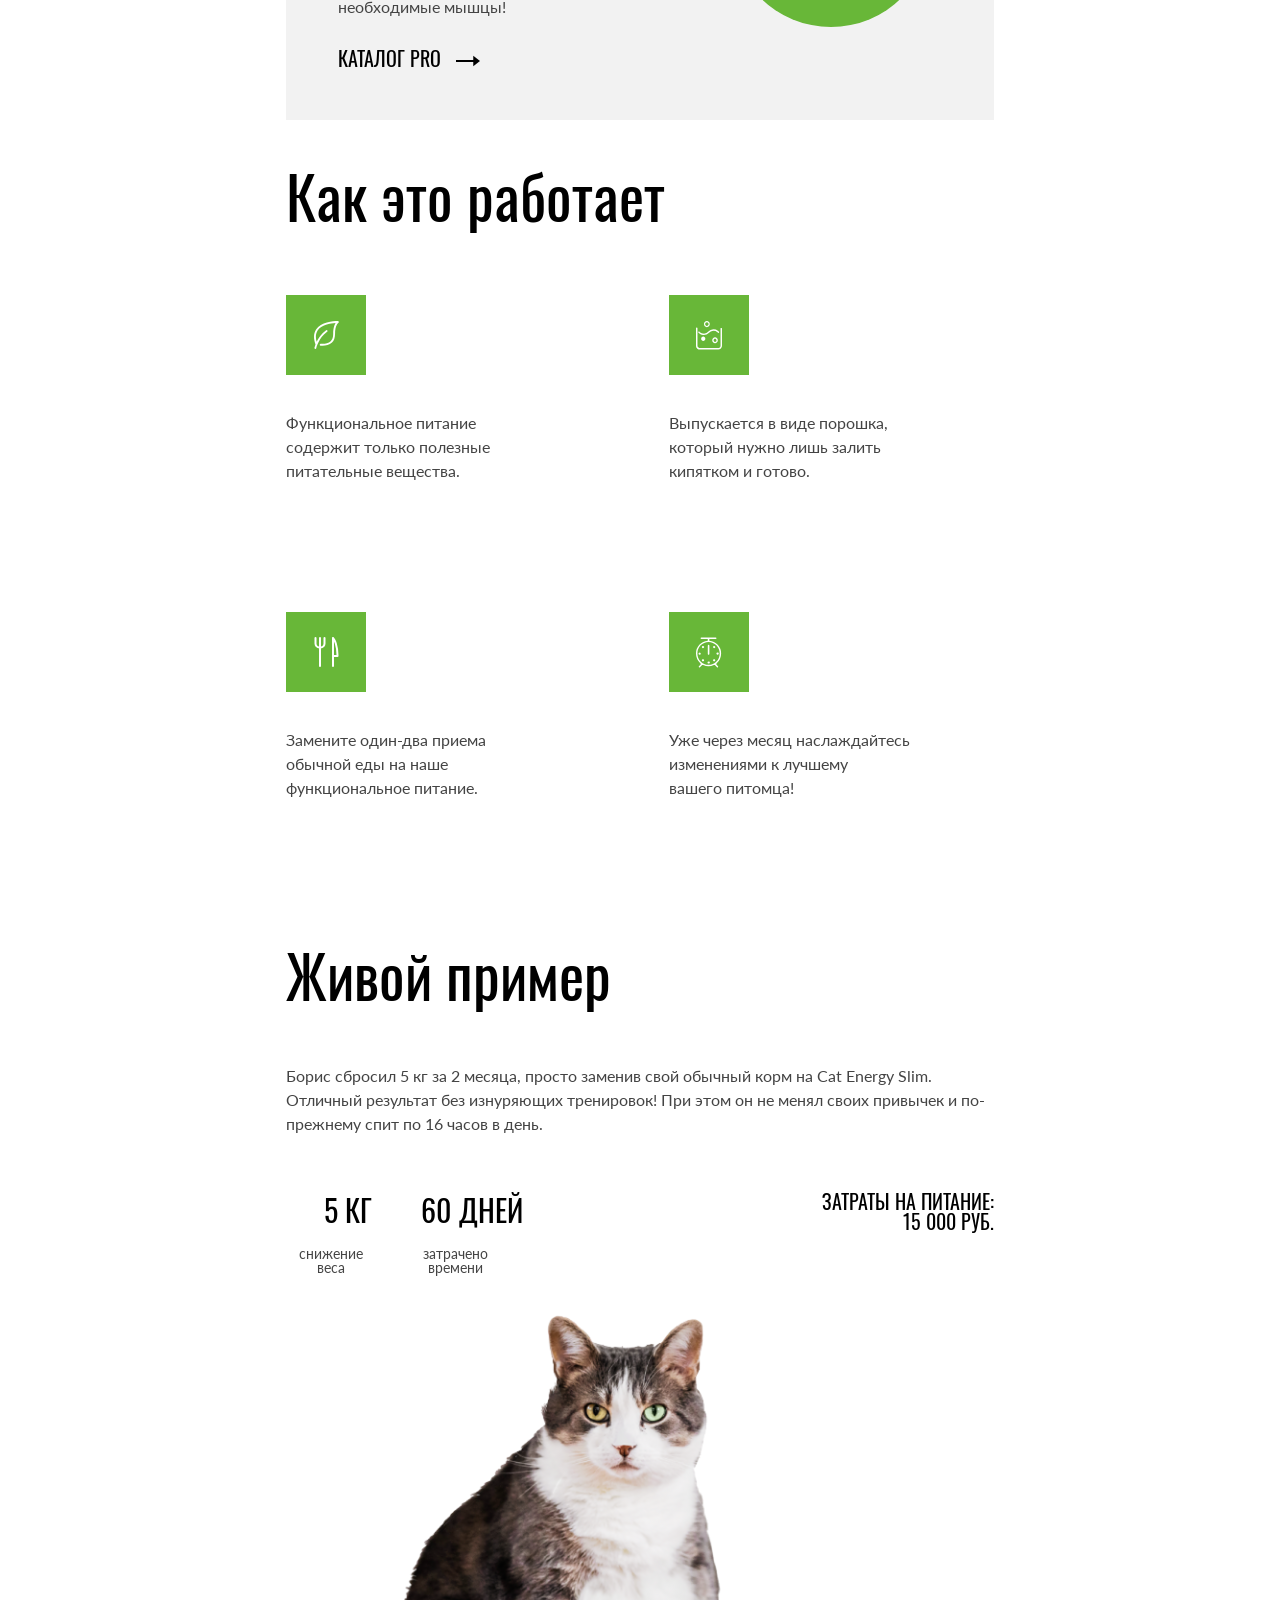
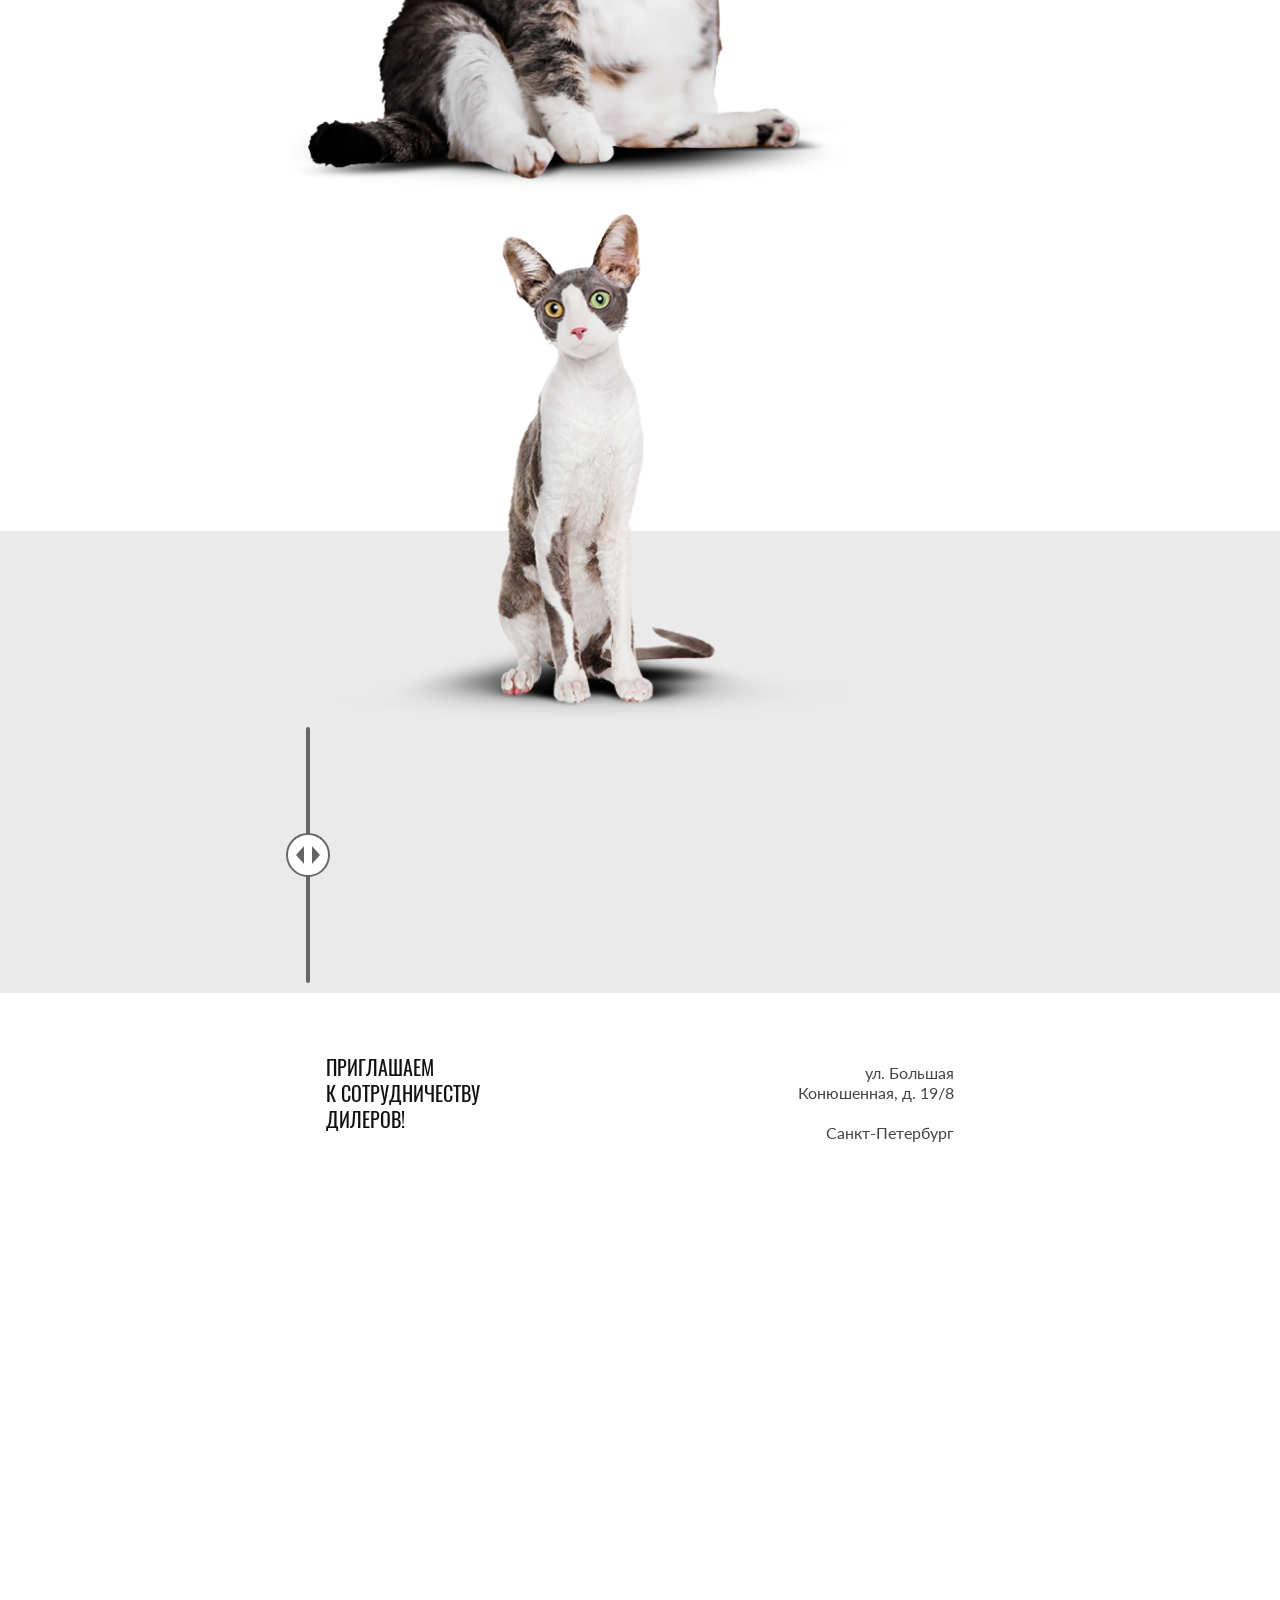
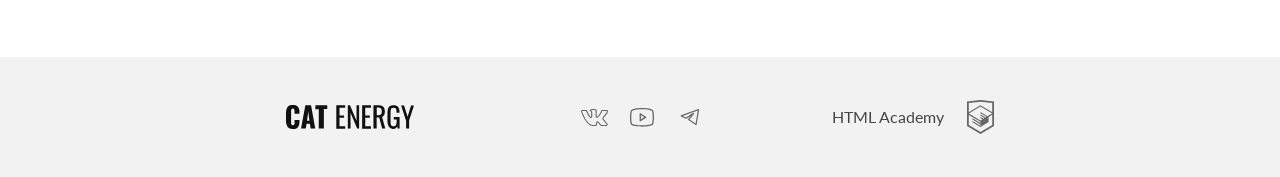
==== commit fa53e328: "Deploying to gh-pages from @ ilyuzasultanova/2101285-cat-energy-3@a96395d5bb2ba35100560ce9f4eebedf5d" ====
--- a/index.html
+++ b/index.html
@@ -1 +1 @@
-<!DOCTYPE html><html class="page" lang="ru"><head><meta charset="UTF-8"><title>Cat energy</title><meta name="viewport" content="width=device-width,initial-scale=1"><link rel="stylesheet" href="styles/styles.css"><link rel="icon" href="favicon.ico"><link rel="icon" href="favicons/icon.svg" type="image/svg+xml"><link rel="apple-touch-icon" href="favicons/180.png"><link rel="manifest" href="manifest.webmanifest"><script src="scripts/index.js" defer="defer"></script></head><body class="page__body"><header class="page-header"><a class="page-header__logo logo" href="#"><picture><source width="70" height="59" type="image/svg+xml" media="(min-width: 1440px)" srcset="images/logo-desktop.svg"><source width="60" height="50" type="image/svg+xml" media="(min-width: 768px)" srcset="images/logo-tablet.svg"><img class="logo__image" src="images/logo-mobile.svg" width="33" height="38" alt="Логотип компании"></picture><img class="logo__image" src="images/logo-cat-energy.svg" width="101" height="18" alt="Cat energy"> </a><button class="page-header__toggle" type="button"><span class="visually-hidden">Открыть меню</span></button><nav class="page-header__navigation navigation"><ul class="navigation__list"><li class="navigation__item"><a class="navigation__link navigation__link--current" href="#">Главная</a></li><li class="navigation__item"><a class="navigation__link" href="catalog.html">Каталог продукции</a></li><li class="navigation__item"><a class="navigation__link" href="#">Подбор программы</a></li></ul></nav><section class="page-header__hero hero"><h1 class="hero__title">Функциональное питание для котов</h1><p class="hero__slogan">Занялся собой? Займись котом!</p><picture><source width="552" height="499" type="image/jpeg" media="(min-width: 1440px)" srcset="images/hero-can-desktop@1x.jpg, images/hero-can-desktop@2x.jpg 2x"><source width="709" height="609" type="image/jpeg" media="(min-width: 768px)" srcset="images/hero-can-tablet@1x.jpg, images/hero-can-tablet@2x.jpg 2x"><img class="hero__image" src="images/hero-can-mobile@1x.jpg" srcset="images/hero-can-mobile@2x.jpg 2x" width="280" height="270" alt="Корм Cat energy со вкусом курицы"></picture><a class="hero__button button" href="#">Подобрать программу</a></section></header><main class="page-main"><section class="page-main__programs programs"><h2 class="visually-hidden">Программы питания.</h2><ul class="programs__list"><li class="programs__item programs__item--slim"><h3 class="programs__title">Похудение</h3><p class="programs__description">Ваш кот весит больше собаки и почти утратил способность лазить по деревьям? Пора на диету! Cat Energy Slim поможет вашему питомцу сбросить лишний вес.</p><a class="programs__link" href="#">Каталог slim</a></li><li class="programs__item programs__item--pro"><h3 class="programs__title">Набор массы</h3><p class="programs__description">Заработать авторитет среди дворовых котов и даже собак? Серия Cat Energy Pro поможет вашему коту нарастить необходимые мышцы!</p><a class="programs__link" href="#">Каталог pro</a></li></ul></section><section class="page-main__plan plan"><h2 class="plan__title">Как это работает</h2><ol class="plan__list"><li class="plan__item plan__item--leaf">Функциональное питание содержит только полезные питательные вещества.</li><li class="plan__item plan__item--powder">Выпускается в виде порошка, который нужно лишь залить кипятком и готово.</li><li class="plan__item plan__item--diet">Замените один-два приема обычной еды на наше функциональное питание.</li><li class="plan__item plan__item--clock">Уже через месяц наслаждайтесь изменениями к лучшему вашего питомца!</li></ol></section><section class="page-main__example example"><h2 class="example__title">Живой пример</h2><p class="example__description">Борис сбросил 5 кг за 2 месяца, просто заменив свой обычный корм на Cat Energy Slim. Отличный результат без изнуряющих тренировок! При этом он не менял своих привычек и по-прежнему спит по 16 часов в день.</p><dl class="example__list"><div class="example__list-item"><dt class="example__item-number">5 кг</dt><dd class="example__item-description">снижение веса</dd></div><div class="example__list-item"><dt class="example__item-number">60 дней</dt><dd class="example__item-description">затрачено времени</dd></div></dl><div class="example__wrapper"><span class="example__price">Затраты на питание:</span> <span class="example__price">15 000 руб.</span></div><div class="example__slider-wrapper"><picture><source width="560" height="512" type="image/jpeg" media="(min-width: 768px)" srcset="images/before-tablet@1x.jpg, images/before-tablet@2x.jpg 2x"><img class="example__image" src="images/before-mobile@1x.jpg" srcset="images/before-mobile@2x.jpg 2x" width="280" height="256" alt="Борис до похудения"></picture><picture><source width="560" height="512" type="image/jpeg" media="(min-width: 768px)" srcset="images/after-tablet@1x.jpg, images/after-tablet@2x.jpg 2x"><img class="example__image" src="images/after-mobile@1x.jpg" srcset="images/after-mobile@2x.jpg 2x" width="280" height="256" alt="Борис после похудения"></picture><button class="example__slider-button" type="button"><span class="visually-hidden">Сравнить фотографии до и после</span></button></div></section><section class="page-main__address address"><h2 class="visually-hidden">Наш адрес.</h2><p class="address__title">Приглашаем к сотрудничеству дилеров!</p><p class="address__description">ул. Большая<br>Конюшенная, д. 19/8</p><p class="address__description">Санкт-Петербург</p><iframe src="https://yandex.ru/map-widget/v1/?um=constructor%3A1a8fadb8cfbf8ff9bb6a417afe565c8a1e04361615ae46b48b94c8a59de31a7b&amp;source=constructor" width="100%" height="450" style="border:0;" allowfullscreen="" loading="lazy" referrerpolicy="strict-origin-when-cross-origin" title="Наше расположение на карте"></iframe></section></main><footer class="page-footer"><a class="page-footer__logo logo" href="#"><img class="page-footer__logo-image" src="images/logo-cat-energy.svg" width="128" height="24" alt="Логотип Cat energy"></a><h2 class="visually-hidden">Наши социальные сети.</h2><ul class="page-footer__socials socials"><li class="socials__item"><a class="socials__link socials__link--vkontakte" href="https://vk.com/htmlacademy"><span class="visually-hidden">Мы ВКонтакте.</span></a></li><li class="socials__item"><a class="socials__link socials__link--youtube" href="https://www.youtube.com/user/htmlacademyru"><span class="visually-hidden">Мы в YouTube.</span></a></li><li class="socials__item"><a class="socials__link socials__link--telegram" href="https://t.me/htmlacademy"><span class="visually-hidden">Мы в Телеграме.</span></a></li></ul><a class="page-footer__developer-link" href="https://htmlacademy.ru/intensive/adaptive"><span class="page-footer__developer-name">HTML Academy</span> <img class="page-footer__developer-logo" src="images/logo-html-academy.svg" width="27" height="34" alt="Логотип разработчика"></a></footer></body></html>+<!DOCTYPE html><html class="page" lang="ru"><head><meta charset="UTF-8"><title>Cat energy</title><meta name="viewport" content="width=device-width,initial-scale=1"><link rel="stylesheet" href="styles/styles.css"><link rel="icon" href="favicon.ico"><link rel="icon" href="favicons/icon.svg" type="image/svg+xml"><link rel="apple-touch-icon" href="favicons/180.png"><link rel="manifest" href="manifest.webmanifest"><script src="scripts/index.js" defer="defer"></script></head><body class="page__body"><header class="page-header"><div class="container"><div class="logo__wrapper"><a class="page-header__logo logo" href="#"><picture><source width="70" height="59" type="image/svg+xml" media="(min-width: 1440px)" srcset="images/logo-desktop.svg"><source width="60" height="50" type="image/svg+xml" media="(min-width: 768px)" srcset="images/logo-tablet.svg"><img class="logo__image" src="images/logo-mobile.svg" width="33" height="38" alt="Логотип компании"></picture><img class="logo__image" src="images/logo-cat-energy.svg" width="101" height="18" alt="Cat energy"> </a><button class="page-header__toggle" type="button"><span class="visually-hidden">Открыть меню</span></button></div><nav class="page-header__navigation navigation"><ul class="navigation__list"><li class="navigation__item"><a class="navigation__link navigation__link--current" href="#">Главная</a></li><li class="navigation__item"><a class="navigation__link" href="catalog.html">Каталог продукции</a></li><li class="navigation__item"><a class="navigation__link" href="#">Подбор программы</a></li></ul></nav></div><section class="page-header__hero hero"><div class="container__hero"><h1 class="hero__title">Функциональное питание для котов</h1><p class="hero__slogan">Занялся собой? Займись котом!</p><picture><source width="552" height="499" type="image/png" media="(min-width: 1440px)" srcset="images/hero-can-desktop@1x.png, images/hero-can-desktop@2x.png 2x"><source width="709" height="609" type="image/png" media="(min-width: 768px)" srcset="images/hero-can-tablet@1x.png, images/hero-can-tablet@2x.png 2x"><img class="hero__image" src="images/hero-can-mobile@1x.png" srcset="images/hero-can-mobile@2x.png 2x" width="280" height="270" alt="Корм Cat energy со вкусом курицы"></picture><a class="hero__button button" href="#">Подобрать программу</a></div></section></header><main class="page-main"><section class="page-main__programs programs"><h2 class="visually-hidden">Программы питания.</h2><ul class="programs__list"><li class="programs__item programs__item--slim"><h3 class="programs__title">Похудение</h3><p class="programs__description">Ваш кот весит больше собаки и почти утратил способность лазить по деревьям? Пора на диету! Cat Energy Slim поможет вашему питомцу сбросить лишний вес.</p><a class="programs__link" href="#">Каталог slim</a></li><li class="programs__item programs__item--pro"><h3 class="programs__title">Набор массы</h3><p class="programs__description">Заработать авторитет среди дворовых котов и даже собак? Серия Cat Energy Pro поможет вашему коту нарастить необходимые мышцы!</p><a class="programs__link" href="#">Каталог pro</a></li></ul></section><section class="page-main__plan plan"><h2 class="plan__title">Как это работает</h2><ol class="plan__list"><li class="plan__item plan__item--leaf"><p class="plan__item-description">Функциональное питание содержит только полезные питательные вещества.</p></li><li class="plan__item plan__item--powder"><p class="plan__item-description">Выпускается в виде порошка, который нужно лишь залить кипятком и готово.</p></li><li class="plan__item plan__item--diet"><p class="plan__item-description">Замените один-два приема обычной еды на наше функциональное питание.</p></li><li class="plan__item plan__item--clock"><p class="plan__item-description">Уже через месяц наслаждайтесь изменениями к лучшему<br>вашего питомца!</p></li></ol></section><section class="page-main__example example"><div class="container__example"><h2 class="example__title">Живой пример</h2><p class="example__description">Борис сбросил 5 кг за 2 месяца, просто заменив свой обычный корм на Cat Energy Slim. Отличный результат без изнуряющих тренировок! При этом он не менял своих привычек и по-прежнему спит по 16 часов в день.</p><div class="example__wrapper"><dl class="example__list"><div class="example__list-item"><dt class="example__item-number">5 кг</dt><dd class="example__item-description">снижение веса</dd></div><div class="example__list-item"><dt class="example__item-number">60 дней</dt><dd class="example__item-description">затрачено времени</dd></div></dl><div class="example__price-wrapper"><span class="example__price">Затраты на питание:</span> <span class="example__price">15 000 руб.</span></div></div><div class="example__slider-wrapper"><picture><source width="560" height="512" type="image/png" media="(min-width: 768px)" srcset="images/before-tablet@1x.png, images/before-tablet@2x.png 2x"><img class="example__image" src="images/before-mobile@1x.png" srcset="images/before-mobile@2x.png 2x" width="280" height="256" alt="Борис до похудения"></picture><picture><source width="560" height="512" type="image/png" media="(min-width: 768px)" srcset="images/after-tablet@1x.png, images/after-tablet@2x.png 2x"><img class="example__image" src="images/after-mobile@1x.png" srcset="images/after-mobile@2x.png 2x" width="280" height="256" alt="Борис после похудения"></picture><button class="example__slider-button" type="button"><span class="visually-hidden">Сравнить фотографии до и после</span></button></div></div></section><section class="page-main__address address"><h2 class="visually-hidden">Наш адрес.</h2><div class="container__address"><p class="address__title">Приглашаем к&nbsp;сотрудничеству дилеров!</p><div class="address__wrapper"><p class="address__description">ул. Большая<br>Конюшенная, д. 19/8</p><p class="address__description">Санкт-Петербург</p></div></div><iframe src="https://yandex.ru/map-widget/v1/?um=constructor%3A1a8fadb8cfbf8ff9bb6a417afe565c8a1e04361615ae46b48b94c8a59de31a7b&amp;source=constructor" width="100%" height="450" style="border:0;" allowfullscreen="" loading="lazy" referrerpolicy="strict-origin-when-cross-origin" title="Наше расположение на карте"></iframe></section></main><footer class="page-footer"><div class="container__footer"><a class="page-footer__logo logo" href="#"><img class="page-footer__logo-image" src="images/logo-cat-energy.svg" width="128" height="24" alt="Логотип Cat energy"></a><h2 class="visually-hidden">Наши социальные сети.</h2><ul class="page-footer__socials socials"><li class="socials__item"><a class="socials__link socials__link--vkontakte" href="https://vk.com/htmlacademy"><span class="visually-hidden">Мы ВКонтакте.</span></a></li><li class="socials__item"><a class="socials__link socials__link--youtube" href="https://www.youtube.com/user/htmlacademyru"><span class="visually-hidden">Мы в YouTube.</span></a></li><li class="socials__item"><a class="socials__link socials__link--telegram" href="https://t.me/htmlacademy"><span class="visually-hidden">Мы в Телеграме.</span></a></li></ul><a class="page-footer__developer-link" href="https://htmlacademy.ru/intensive/adaptive"><span class="page-footer__developer-name">HTML Academy</span> <svg class="page-footer__developer-logo" width="27" height="34"><use href="icons/stack.svg#logo-html-academy"></use></svg></a></div></footer></body></html>
--- a/styles/styles.css
+++ b/styles/styles.css
@@ -1 +1 @@
-@font-face{font-family:Lato;font-weight:400;font-style:normal;font-display:swap;src:url(../fonts/lato/Lato-Regular.woff2)format("woff2")}@font-face{font-family:Oswald;font-weight:400;font-style:normal;font-display:swap;src:url(../fonts/oswald/oswaldregular.woff2)format("woff2")}.visually-hidden{clip:rect(0 0 0 0);border:0;width:1px;height:1px;margin:-1px;padding:0;position:absolute;overflow:hidden}.page__body{color:#444;font-family:Lato,sans-serif;font-size:14px;line-height:18px}.page-header{text-transform:uppercase;font-family:Oswald,sans-serif;font-size:20px;line-height:20px}.page-header__toggle{background-color:#fff;background-image:url(../icons/stack.svg#menu);background-position:50%;background-repeat:no-repeat;background-size:24px 24px;border:none;width:40px;height:40px}.navigation__list{margin:0;padding:0;list-style-type:none}.navigation__link{color:#000;text-decoration:none}.hero{background-color:#68b738;font-family:Oswald,sans-serif}.hero__title{color:#fff;font-size:36px;font-weight:400;line-height:36px}.hero__slogan{color:#fff;text-transform:uppercase;line-height:14px}.button{text-transform:uppercase;color:#fff;background-color:#68b738;border:none;padding:10px;font-family:Oswald,sans-serif;font-size:16px;line-height:20px;text-decoration:none;display:block}.button--alternative{color:#222;background-color:#f2f2f2}.page-main__title{font-family:Oswald,sans-serif;font-size:36px;font-weight:400;line-height:36px}.programs__list{margin:0;padding:0;list-style-type:none}.programs__item{background-color:#f2f2f2}.programs__item--slim:before{content:"";background-image:url(../icons/stack.svg#cat-slim);background-size:cover;width:36px;height:50px;margin:21px 0 0 27px;display:inline-block}.programs__item--pro:before{content:"";background-image:url(../icons/stack.svg#cat-pro);background-size:cover;width:67px;height:28px;margin:35px 0 0 12px;display:inline-block}.programs__title{color:#000;text-transform:uppercase;font-family:Oswald,sans-serif;font-size:24px;font-weight:400;line-height:37px}.programs__link{color:#000;text-transform:uppercase;font-family:Oswald,sans-serif;font-size:16px;line-height:16px;text-decoration:none}.programs__link:after{content:"";background-image:url(../icons/stack.svg#arrow);background-size:cover;width:24px;height:12px;margin-left:15px;display:inline-block}.plan__title{color:#000;font-family:Oswald,sans-serif;font-size:36px;font-weight:400;line-height:40px}.plan__list{margin:0;padding:0;list-style-type:none}.plan__item--leaf:before{content:"";background-color:#68b738;background-image:url(../icons/stack.svg#leaf);background-position:50%;background-repeat:no-repeat;background-size:25px 28px;width:60px;height:60px;margin-right:20px;display:inline-block}.plan__item--powder:before{content:"";background-color:#68b738;background-image:url(../icons/stack.svg#powder);background-position:50%;background-repeat:no-repeat;background-size:26px 29px;width:60px;height:60px;margin-right:20px;display:inline-block}.plan__item--diet:before{content:"";background-color:#68b738;background-image:url(../icons/stack.svg#diet);background-position:50%;background-repeat:no-repeat;background-size:25px 30px;width:60px;height:60px;margin-right:20px;display:inline-block}.plan__item--clock:before{content:"";background-color:#68b738;background-image:url(../icons/stack.svg#clock);background-position:50%;background-repeat:no-repeat;background-size:26px 31px;width:60px;height:60px;margin-right:20px;display:inline-block}.example{background-color:#f2f2f2}.example__title{color:#000;font-family:Oswald,sans-serif;font-size:36px;font-weight:400;line-height:40px}.example__item-number{color:#000;text-transform:uppercase;font-family:Oswald,sans-serif;font-size:24px;line-height:24px}.example__price{color:#000;text-transform:uppercase;font-family:Oswald,sans-serif;line-height:20px}.example__slider-button{cursor:pointer;background-color:#666;border:none;border-radius:2px;width:4px;height:256px;margin-left:20px;padding:0;display:block;position:relative}.example__slider-button:before{content:"";background-color:#fff;border:2px solid #666;border-radius:50%;width:40px;height:40px;display:block;position:absolute;top:50%;left:50%;transform:translate(-50%,-50%)}.example__slider-button:after{content:"";background-color:#666;width:24px;height:18px;display:block;position:absolute;top:50%;left:50%;transform:translate(-50%,-50%);-webkit-mask-image:url(../icons/stack.svg#slider-arrow);mask-image:url(../icons/stack.svg#slider-arrow)}.address--with-background{background-color:#f2f2f2}.address__title{color:#111;text-transform:uppercase;font-family:Oswald,sans-serif;font-size:16px;line-height:20px}.address__description{line-height:20px}.products{margin:0;padding:0;list-style-type:none}.product-card__link{text-decoration:none}.product-card__title{color:#222;text-transform:uppercase;font-family:Oswald,sans-serif;font-size:16px;font-weight:400;line-height:20px}.product-card__features,.product-card__description{font-size:12px;line-height:16px}.product-card--show-more:before{content:"";background-image:url(../icons/stack.svg#plus);background-position:50%;background-repeat:no-repeat;width:60px;height:60px;margin-bottom:50px;display:inline-block}.extra-products__gift-wrapper{background-color:#68b738}.extra-products__gift{font-size:16px;line-height:20px}.extra-products__gift:before{content:"";background-image:url(../icons/stack.svg#gift);background-position:50%;background-repeat:no-repeat;width:78px;height:80px;margin-bottom:48px;display:inline-block}.products-table__title{text-align:left;font-family:Oswald,sans-serif;font-size:24px;font-weight:400;line-height:24px}.products-table__name{text-transform:uppercase;font-family:Oswald,sans-serif;font-size:16px;line-height:16px}.products-table__feature{line-height:14px}.subscription{font-family:Oswald,sans-serif}.subscription__title{font-size:24px;font-weight:400;line-height:24px}.subscription__description{font-size:16px;line-height:24px}.page-footer{background-color:#f2f2f2}.page-footer__developer-link{color:inherit;justify-content:space-between;text-decoration:none;display:flex}.page-footer__developer-name{font-family:inherit;font-size:16px;line-height:20px}.socials{margin:0;padding:0;list-style-type:none;display:flex}.socials__link{background-color:#666;width:40px;height:40px;display:block;-webkit-mask-position:50%;mask-position:50%;-webkit-mask-repeat:no-repeat;mask-repeat:no-repeat}.socials__link--vkontakte{-webkit-mask-image:url(../icons/stack.svg#vkontakte);mask-image:url(../icons/stack.svg#vkontakte);-webkit-mask-size:27px 17px;mask-size:27px 17px}.socials__link--youtube{-webkit-mask-image:url(../icons/stack.svg#youtube);mask-image:url(../icons/stack.svg#youtube);-webkit-mask-size:24px 19px;mask-size:24px 19px}.socials__link--telegram{-webkit-mask-image:url(../icons/stack.svg#telegram);mask-image:url(../icons/stack.svg#telegram);-webkit-mask-size:20px 17px;mask-size:20px 17px}+@font-face{font-family:Lato;font-weight:400;font-style:normal;font-display:swap;src:url(../fonts/lato/Lato-Regular.woff2)format("woff2")}@font-face{font-family:Oswald;font-weight:400;font-style:normal;font-display:swap;src:url(../fonts/oswald/oswaldregular.woff2)format("woff2")}.visually-hidden{clip:rect(0 0 0 0);border:0;width:1px;height:1px;margin:-1px;padding:0;position:absolute;overflow:hidden}.page__body{color:#444;margin:0;font-family:Lato,sans-serif;font-size:14px;line-height:18px}.container{margin:0 auto}@media (width>=768px){.container{justify-content:space-between;align-items:center;width:708px;display:flex}}@media (width>=1440px){.container{align-items:center;width:1220px;display:flex}}.container__hero{text-align:center;width:280px;margin:0 auto}@media (width>=768px){.container__hero{text-align:left;flex-direction:column;width:708px;display:flex}}.container__example{width:280px;margin:0 auto}@media (width>=768px){.container__example{width:708px}}.container__address{width:280px;margin:0 auto 26px;display:flex}@media (width>=768px){.container__address{justify-content:space-between;width:708px;margin:0 auto 60px}}.container__footer{width:280px;margin:0 auto}@media (width>=768px){.container__footer{width:708px;display:flex}}.page-header{font-family:Oswald,sans-serif}.page-header__toggle{background-color:#fff;background-image:url(../icons/stack.svg#close);background-position:100%;background-repeat:no-repeat;background-size:18px 18px;border:none;width:40px;height:40px;padding:0;display:inline-block}@media (width>=768px){.page-header__toggle{display:none}}.page-header__toggle--closed{background-image:url(../icons/stack.svg#menu);background-size:24px 24px}.page-header__toggle--closed+.navigation{display:none}.navigation__list{text-transform:uppercase;text-align:center;margin:0;padding:0;font-size:20px;line-height:20px;list-style-type:none}@media (width>=768px){.navigation__list{gap:15px;font-size:18px;line-height:24px;display:flex}}.navigation__item{box-sizing:border-box;border-bottom:1px solid #e6e6e6;min-height:66px;padding-top:22px}@media (width>=768px){.navigation__item{border-bottom:none}}.navigation__item:first-child{border-top:1px solid #e6e6e6}@media (width>=768px){.navigation__item:first-child{border-top:none}}.navigation__link{color:#000;text-decoration:none}.logo{align-items:center;display:flex}.logo__wrapper{align-items:center;width:280px;min-height:65px;margin:0 auto;display:flex}@media (width>=768px){.logo__wrapper{width:180px;margin:0}}.logo__image{margin-right:50px}@media (width>=768px){.logo__image{margin-right:13px}}.hero{background-image:linear-gradient(#68b738d9 302px,#0000 302px),url(../images/hero-background-mobile@1x.jpg);background-repeat:no-repeat;padding-bottom:10px;font-family:Oswald,sans-serif;position:relative}@media (width>=768px){.hero{padding-bottom:0}}@media (width>=768px) and (width<=1439px){.hero{background-image:none}}.hero__title{color:#fff;margin:0 0 25px;padding:27px;font-size:36px;font-weight:400;line-height:36px}@media (width>=768px){.hero__title{width:530px;margin:65px 0 40px 90px;padding:0;font-size:60px;line-height:60px}}@media (width>=768px) and (width<=1439px){.hero__title{color:#000}}.hero__slogan{color:#fff;text-transform:uppercase;margin:0 0 29px;line-height:14px}@media (width>=768px){.hero__slogan{width:530px;margin:0 0 21px 90px;font-size:20px;line-height:20px}}@media (width>=768px) and (width<=1439px){.hero__slogan{color:#000}}@media (width>=768px){.hero__button{box-sizing:border-box;text-align:center;min-width:244px;min-height:54px;position:absolute;top:295px;left:140px}}.button{text-transform:uppercase;color:#fff;background-color:#68b738;border:none;padding:10px;font-family:Oswald,sans-serif;font-size:16px;line-height:20px;text-decoration:none;display:block}.button--alternative{color:#444;background-color:#f2f2f2}.page-main__title{font-family:Oswald,sans-serif;font-size:36px;font-weight:400;line-height:36px}.page-main__programs{width:280px;margin:0 auto}@media (width>=768px){.page-main__programs{width:708px}}.page-main__plan{width:280px;margin:0 auto}@media (width>=768px){.page-main__plan{width:708px}}.programs{padding:10px 0}@media (width>=768px){.programs{padding:0}}.programs__list{margin:0;padding:0;list-style-type:none}.programs__item{box-sizing:border-box;background-color:#f2f2f2;grid-template-columns:70px 170px;row-gap:29px;min-height:266px;padding:20px;display:grid;position:relative}@media (width>=768px){.programs__item{min-height:372px;padding:52px}}.programs__item:not(:last-child){margin-bottom:20px}.programs__item--slim:before{content:"";background-color:#68b738;border-radius:50%;width:50px;height:50px;display:inline-block;position:absolute;top:24px;left:20px}@media (width>=768px){.programs__item--slim:before{width:200px;height:200px}}@media (width>=1440px){.programs__item--slim:before{width:100px;height:100px}}@media (width>=768px){.programs__item--slim:before{top:92px;left:445px}}.programs__item--slim:after{content:"";background-image:url(../icons/stack.svg#cat-slim);width:36px;height:50px;display:inline-block;position:absolute;top:21px;left:27px}@media (width>=768px){.programs__item--slim:after{width:140px;height:194px;top:81px;left:475px}}@media (width>=1440px){.programs__item--slim:after{width:70px;height:97px}}.programs__item--pro:before{content:"";background-color:#68b738;border-radius:50%;width:50px;height:50px;display:inline-block;position:absolute;top:24px;left:21px}@media (width>=768px){.programs__item--pro:before{width:200px;height:200px}}@media (width>=1440px){.programs__item--pro:before{width:100px;height:100px}}@media (width>=768px){.programs__item--pro:before{top:91px;left:445px}}.programs__item--pro:after{content:"";background-image:url(../icons/stack.svg#cat-pro);width:67px;height:28px;display:inline-block;position:absolute;top:35px;left:12px}@media (width>=768px){.programs__item--pro:after{width:268px;height:112px;top:135px;left:411px}}@media (width>=1440px){.programs__item--pro:after{width:134px;height:56px}}.programs__title{color:#000;text-transform:uppercase;grid-column:2/-1;margin:10px 0 0;font-family:Oswald,sans-serif;font-size:24px;font-weight:400;line-height:37px}@media (width>=768px){.programs__title{font-size:36px;line-height:36px}}.programs__description{grid-column:1/-1;width:230px;margin:0}@media (width>=768px){.programs__description{font-size:16px;line-height:24px}}.programs__link{color:#000;text-transform:uppercase;grid-column:1/-1;font-family:Oswald,sans-serif;font-size:16px;line-height:16px;text-decoration:none}@media (width>=768px){.programs__link{font-size:20px;line-height:20px}}.programs__link:after{content:"";background-image:url(../icons/stack.svg#arrow);background-size:cover;width:24px;height:12px;margin-left:15px;display:inline-block}.plan{padding:10px 0}.plan__title{color:#000;margin:0 0 30px;font-family:Oswald,sans-serif;font-size:36px;font-weight:400;line-height:40px}@media (width>=768px){.plan__title{margin:35px 0 70px;font-size:60px;line-height:60px}}.plan__list{margin:0;padding:0;list-style-type:none}@media (width>=768px){.plan__list{flex-wrap:wrap;gap:90px 133px;margin-bottom:50px;display:flex}}.plan__item{align-items:center;gap:20px;display:flex}@media (width>=768px){.plan__item{flex-direction:column;align-items:flex-start;min-width:250px;min-height:227px}}.plan__item--leaf:before{content:"";background-color:#68b738;background-image:url(../icons/stack.svg#leaf);background-position:50%;background-repeat:no-repeat;background-size:25px 28px;width:60px;height:60px;display:inline-block}@media (width>=768px){.plan__item--leaf:before{width:80px;height:80px}}.plan__item-description{width:200px}@media (width>=768px){.plan__item-description{width:250px;font-size:16px;line-height:24px}}.plan__item--powder:before{content:"";background-color:#68b738;background-image:url(../icons/stack.svg#powder);background-position:50%;background-repeat:no-repeat;background-size:26px 29px;width:60px;height:60px;display:inline-block}@media (width>=768px){.plan__item--powder:before{width:80px;height:80px}}.plan__item--diet:before{content:"";background-color:#68b738;background-image:url(../icons/stack.svg#diet);background-position:50%;background-repeat:no-repeat;background-size:25px 30px;width:60px;height:60px;display:inline-block}@media (width>=768px){.plan__item--diet:before{width:80px;height:80px}}.plan__item--clock:before{content:"";background-color:#68b738;background-image:url(../icons/stack.svg#clock);background-position:50%;background-repeat:no-repeat;background-size:26px 31px;width:60px;height:60px;display:inline-block}@media (width>=768px){.plan__item--clock:before{width:80px;height:80px}}.example{background-image:linear-gradient(#eaeaea 0%);padding:10px 0}@media (width>=768px){.example{background-image:linear-gradient(0deg,#eaeaea 462px,#0000 462px)}}.example__title{color:#000;margin:15px 0 40px;font-family:Oswald,sans-serif;font-size:36px;font-weight:400;line-height:40px}@media (width>=768px){.example__title{margin:35px 0 60px;font-size:60px;line-height:60px}}.example__description{margin:0 0 20px}@media (width>=768px){.example__description{margin:0 0 55px;font-size:16px;line-height:24px}.example__wrapper{justify-content:space-between;display:flex}}.example__list{justify-content:space-between;margin:0;display:flex}.example__item-number{color:#000;text-align:center;text-transform:uppercase;min-width:124px;min-height:56px;font-family:Oswald,sans-serif;font-size:24px;line-height:56px}@media (width>=768px){.example__item-number{font-size:30px;line-height:37px}}.example__item-description{text-align:center;width:90px;margin:0 0 20px;font-size:12px;line-height:12px}@media (width>=768px){.example__item-description{font-size:14px;line-height:14px}}.example__price-wrapper{text-align:center}@media (width>=768px){.example__price-wrapper{text-align:right;flex-direction:column;display:flex}}.example__price{color:#000;text-transform:uppercase;font-family:Oswald,sans-serif;line-height:20px}@media (width>=768px){.example__price{font-size:20px}}.example__slider-button{cursor:pointer;background-color:#666;border:none;border-radius:2px;width:4px;height:256px;margin-left:20px;padding:0;display:block;position:relative}.example__slider-button:before{content:"";background-color:#fff;border:2px solid #666;border-radius:50%;width:40px;height:40px;display:block;position:absolute;top:50%;left:50%;transform:translate(-50%,-50%)}.example__slider-button:after{content:"";background-color:#666;width:24px;height:18px;display:block;position:absolute;top:50%;left:50%;transform:translate(-50%,-50%);-webkit-mask-image:url(../icons/stack.svg#slider-arrow);mask-image:url(../icons/stack.svg#slider-arrow)}.address{padding:10px 0 0}.address--with-background{background-color:#f2f2f2}.address__title{color:#111;text-transform:uppercase;width:140px;margin:16px 0 0;font-family:Oswald,sans-serif;font-size:16px;line-height:20px}@media (width>=768px){.address__title{width:180px;margin:51px 0 0 40px;font-size:20px;line-height:26px}}.address__wrapper{width:140px;margin:16px 0 0}@media (width>=768px){.address__wrapper{text-align:right;flex-direction:column;row-gap:20px;width:165px;margin:60px 40px 0 0;display:flex}}.address__description{margin:0;line-height:20px}@media (width>=768px){.address__description{font-size:16px}}.products{margin:0;padding:0;list-style-type:none}.product-card--show-more .product-card__title{color:#111}.product-card__link{text-decoration:none}.product-card__title{color:#222;text-transform:uppercase;font-family:Oswald,sans-serif;font-size:16px;font-weight:400;line-height:20px}.product-card__features,.product-card__description{font-size:12px;line-height:16px}.product-card--show-more:before{content:"";background-image:url(../icons/stack.svg#plus);background-position:50%;background-repeat:no-repeat;width:60px;height:60px;margin-bottom:50px;display:inline-block}.extra-products__gift-wrapper{background-color:#68b738}.extra-products__gift{font-size:16px;line-height:20px}.extra-products__gift:before{content:"";background-image:url(../icons/stack.svg#gift);background-position:50%;background-repeat:no-repeat;width:78px;height:80px;margin-bottom:48px;display:inline-block}.products-table__title{text-align:left;font-family:Oswald,sans-serif;font-size:24px;font-weight:400;line-height:24px}.products-table__name{color:#222;text-transform:uppercase;font-family:Oswald,sans-serif;font-size:16px;line-height:16px}.products-table__feature{line-height:14px}.subscription{font-family:Oswald,sans-serif}.subscription__title{font-size:24px;font-weight:400;line-height:24px}.subscription__description{font-size:16px;line-height:24px}.page-footer{background-color:#f2f2f2;padding:40px 0}.page-footer__logo-image{margin:0 auto}@media (width>=768px){.page-footer__logo-image{margin:0 160px 0 0}}.page-footer__developer-link{color:inherit;justify-content:space-between;align-items:center;text-decoration:none;display:flex}@media (width>=768px){.page-footer__developer-link{margin-left:auto}}.page-footer__developer-name{font-family:inherit;font-size:16px;line-height:20px}@media (width>=768px){.page-footer__developer-name{margin-right:23px}}.socials{justify-content:center;gap:8px;margin:0;padding:0;list-style-type:none;display:flex}.socials__link--vkontakte:before{content:"";background-image:url(../icons/stack.svg#vkontakte);background-position:50%;background-repeat:no-repeat;background-size:27px 17px;width:40px;height:40px;display:block}.socials__link--youtube:before{content:"";background-image:url(../icons/stack.svg#youtube);background-position:50%;background-repeat:no-repeat;background-size:24px 19px;width:40px;height:40px;display:block}.socials__link--telegram:before{content:"";background-image:url(../icons/stack.svg#telegram);background-position:50%;background-repeat:no-repeat;background-size:20px 17px;width:40px;height:40px;display:block}
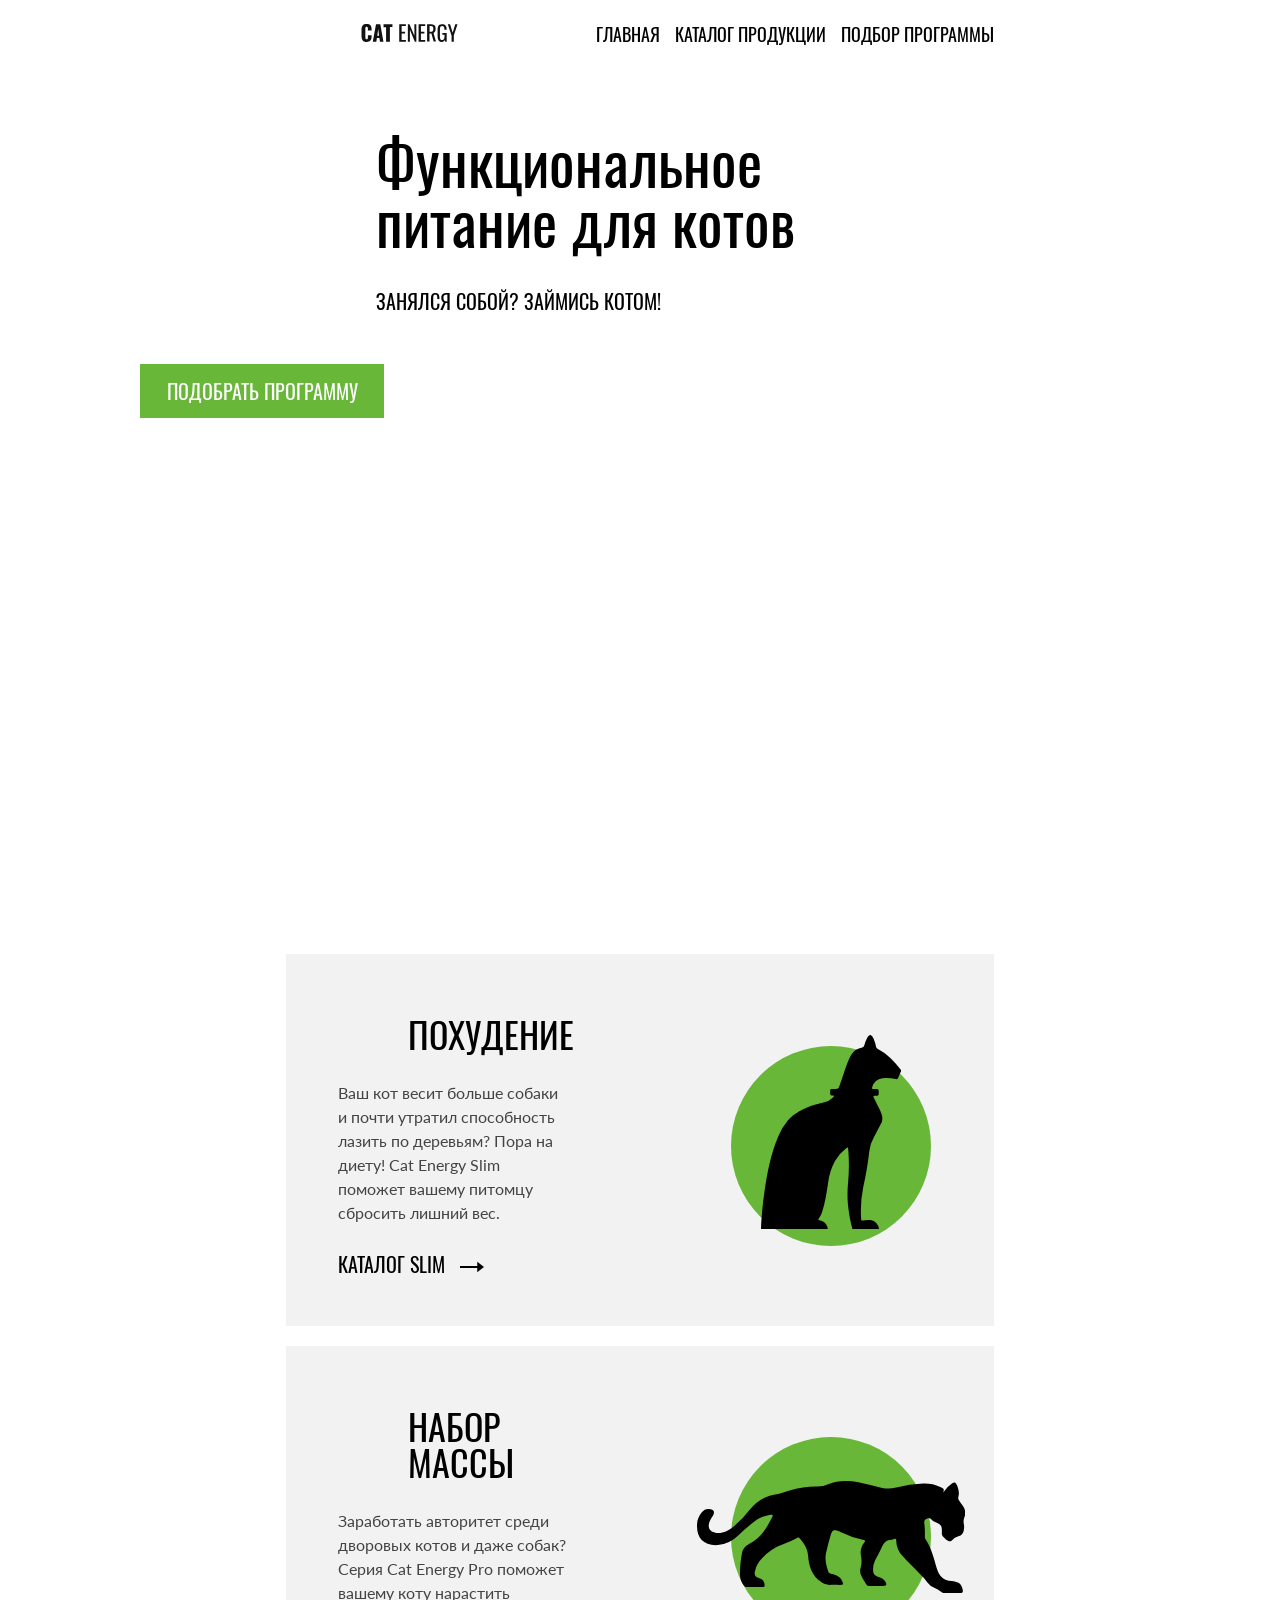
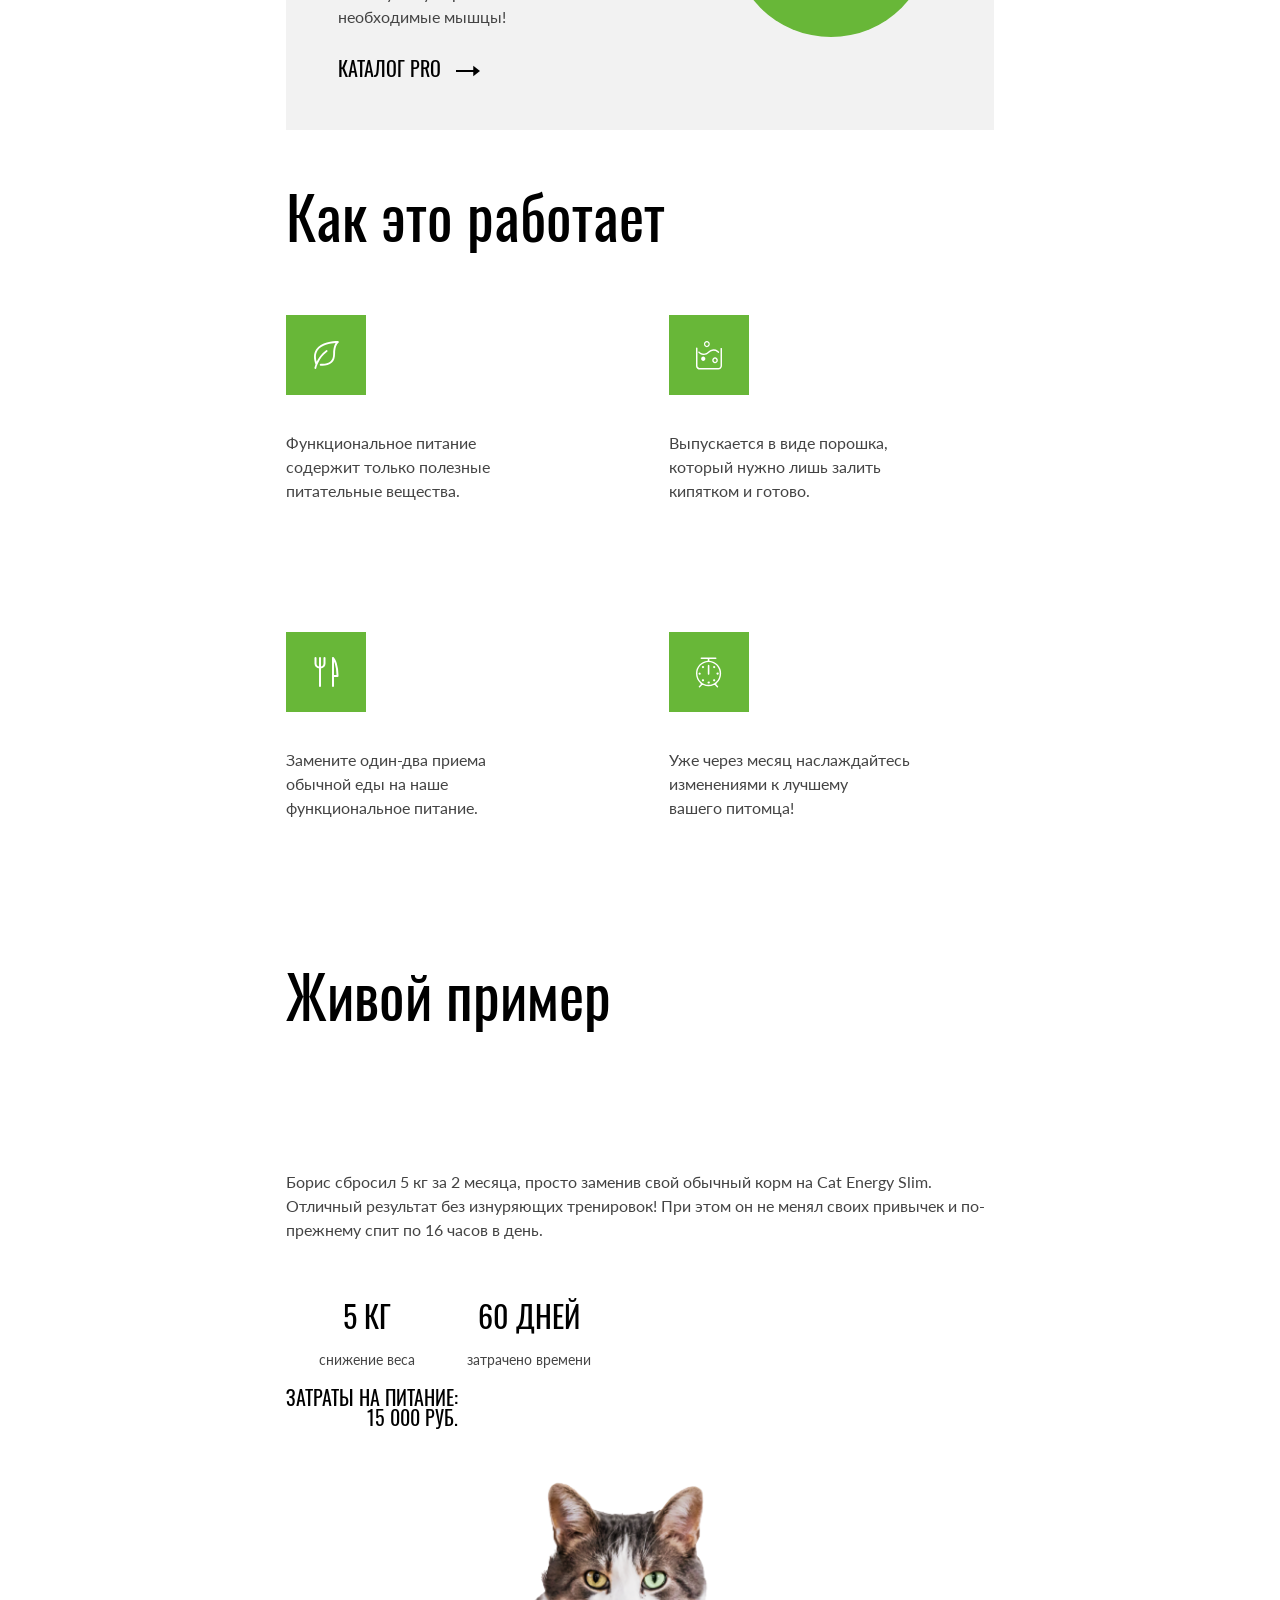
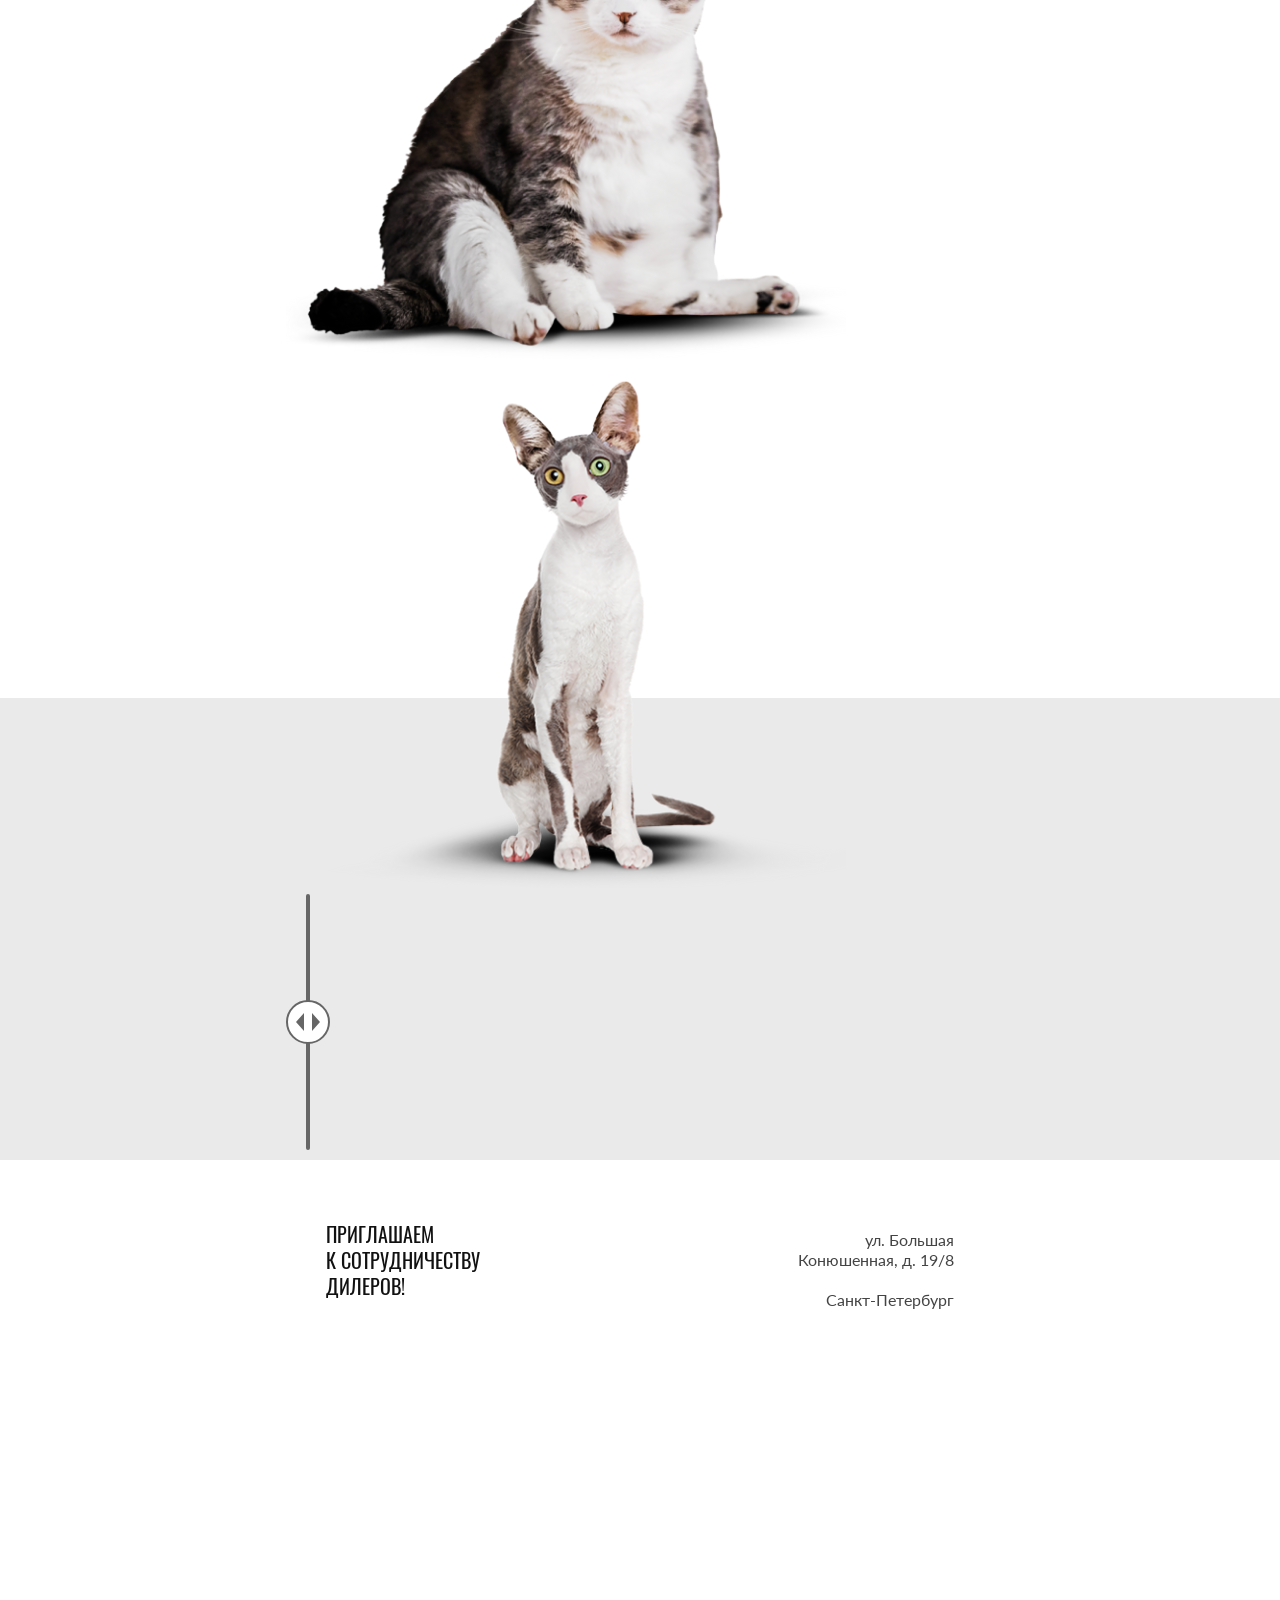
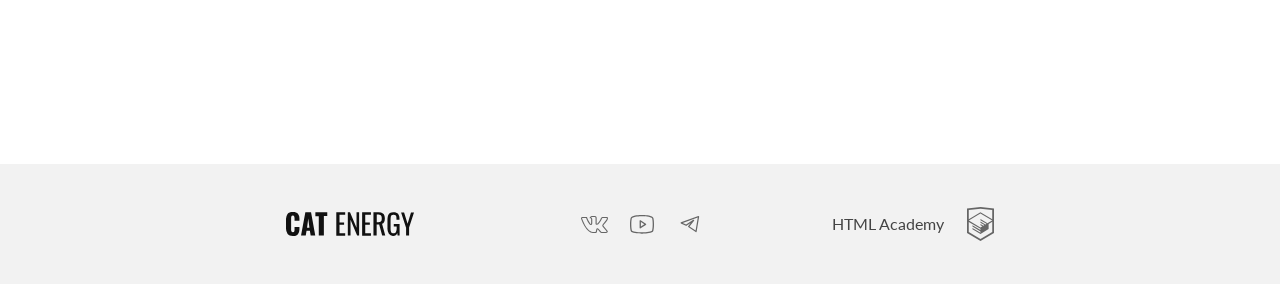
==== commit 904286ef: "Deploying to gh-pages from @ ilyuzasultanova/2101285-cat-energy-3@189b5aa6c1f9ecca878ce30367607a9097" ====
--- a/index.html
+++ b/index.html
@@ -1 +1 @@
-<!DOCTYPE html><html class="page" lang="ru"><head><meta charset="UTF-8"><title>Cat energy</title><meta name="viewport" content="width=device-width,initial-scale=1"><link rel="stylesheet" href="styles/styles.css"><link rel="icon" href="favicon.ico"><link rel="icon" href="favicons/icon.svg" type="image/svg+xml"><link rel="apple-touch-icon" href="favicons/180.png"><link rel="manifest" href="manifest.webmanifest"><script src="scripts/index.js" defer="defer"></script></head><body class="page__body"><header class="page-header"><div class="container"><div class="logo__wrapper"><a class="page-header__logo logo" href="#"><picture><source width="70" height="59" type="image/svg+xml" media="(min-width: 1440px)" srcset="images/logo-desktop.svg"><source width="60" height="50" type="image/svg+xml" media="(min-width: 768px)" srcset="images/logo-tablet.svg"><img class="logo__image" src="images/logo-mobile.svg" width="33" height="38" alt="Логотип компании"></picture><img class="logo__image" src="images/logo-cat-energy.svg" width="101" height="18" alt="Cat energy"> </a><button class="page-header__toggle" type="button"><span class="visually-hidden">Открыть меню</span></button></div><nav class="page-header__navigation navigation"><ul class="navigation__list"><li class="navigation__item"><a class="navigation__link navigation__link--current" href="#">Главная</a></li><li class="navigation__item"><a class="navigation__link" href="catalog.html">Каталог продукции</a></li><li class="navigation__item"><a class="navigation__link" href="#">Подбор программы</a></li></ul></nav></div><section class="page-header__hero hero"><div class="container__hero"><h1 class="hero__title">Функциональное питание для котов</h1><p class="hero__slogan">Занялся собой? Займись котом!</p><picture><source width="552" height="499" type="image/png" media="(min-width: 1440px)" srcset="images/hero-can-desktop@1x.png, images/hero-can-desktop@2x.png 2x"><source width="709" height="609" type="image/png" media="(min-width: 768px)" srcset="images/hero-can-tablet@1x.png, images/hero-can-tablet@2x.png 2x"><img class="hero__image" src="images/hero-can-mobile@1x.png" srcset="images/hero-can-mobile@2x.png 2x" width="280" height="270" alt="Корм Cat energy со вкусом курицы"></picture><a class="hero__button button" href="#">Подобрать программу</a></div></section></header><main class="page-main"><section class="page-main__programs programs"><h2 class="visually-hidden">Программы питания.</h2><ul class="programs__list"><li class="programs__item programs__item--slim"><h3 class="programs__title">Похудение</h3><p class="programs__description">Ваш кот весит больше собаки и почти утратил способность лазить по деревьям? Пора на диету! Cat Energy Slim поможет вашему питомцу сбросить лишний вес.</p><a class="programs__link" href="#">Каталог slim</a></li><li class="programs__item programs__item--pro"><h3 class="programs__title">Набор массы</h3><p class="programs__description">Заработать авторитет среди дворовых котов и даже собак? Серия Cat Energy Pro поможет вашему коту нарастить необходимые мышцы!</p><a class="programs__link" href="#">Каталог pro</a></li></ul></section><section class="page-main__plan plan"><h2 class="plan__title">Как это работает</h2><ol class="plan__list"><li class="plan__item plan__item--leaf"><p class="plan__item-description">Функциональное питание содержит только полезные питательные вещества.</p></li><li class="plan__item plan__item--powder"><p class="plan__item-description">Выпускается в виде порошка, который нужно лишь залить кипятком и готово.</p></li><li class="plan__item plan__item--diet"><p class="plan__item-description">Замените один-два приема обычной еды на наше функциональное питание.</p></li><li class="plan__item plan__item--clock"><p class="plan__item-description">Уже через месяц наслаждайтесь изменениями к лучшему<br>вашего питомца!</p></li></ol></section><section class="page-main__example example"><div class="container__example"><h2 class="example__title">Живой пример</h2><p class="example__description">Борис сбросил 5 кг за 2 месяца, просто заменив свой обычный корм на Cat Energy Slim. Отличный результат без изнуряющих тренировок! При этом он не менял своих привычек и по-прежнему спит по 16 часов в день.</p><div class="example__wrapper"><dl class="example__list"><div class="example__list-item"><dt class="example__item-number">5 кг</dt><dd class="example__item-description">снижение веса</dd></div><div class="example__list-item"><dt class="example__item-number">60 дней</dt><dd class="example__item-description">затрачено времени</dd></div></dl><div class="example__price-wrapper"><span class="example__price">Затраты на питание:</span> <span class="example__price">15 000 руб.</span></div></div><div class="example__slider-wrapper"><picture><source width="560" height="512" type="image/png" media="(min-width: 768px)" srcset="images/before-tablet@1x.png, images/before-tablet@2x.png 2x"><img class="example__image" src="images/before-mobile@1x.png" srcset="images/before-mobile@2x.png 2x" width="280" height="256" alt="Борис до похудения"></picture><picture><source width="560" height="512" type="image/png" media="(min-width: 768px)" srcset="images/after-tablet@1x.png, images/after-tablet@2x.png 2x"><img class="example__image" src="images/after-mobile@1x.png" srcset="images/after-mobile@2x.png 2x" width="280" height="256" alt="Борис после похудения"></picture><button class="example__slider-button" type="button"><span class="visually-hidden">Сравнить фотографии до и после</span></button></div></div></section><section class="page-main__address address"><h2 class="visually-hidden">Наш адрес.</h2><div class="container__address"><p class="address__title">Приглашаем к&nbsp;сотрудничеству дилеров!</p><div class="address__wrapper"><p class="address__description">ул. Большая<br>Конюшенная, д. 19/8</p><p class="address__description">Санкт-Петербург</p></div></div><iframe src="https://yandex.ru/map-widget/v1/?um=constructor%3A1a8fadb8cfbf8ff9bb6a417afe565c8a1e04361615ae46b48b94c8a59de31a7b&amp;source=constructor" width="100%" height="450" style="border:0;" allowfullscreen="" loading="lazy" referrerpolicy="strict-origin-when-cross-origin" title="Наше расположение на карте"></iframe></section></main><footer class="page-footer"><div class="container__footer"><a class="page-footer__logo logo" href="#"><img class="page-footer__logo-image" src="images/logo-cat-energy.svg" width="128" height="24" alt="Логотип Cat energy"></a><h2 class="visually-hidden">Наши социальные сети.</h2><ul class="page-footer__socials socials"><li class="socials__item"><a class="socials__link socials__link--vkontakte" href="https://vk.com/htmlacademy"><span class="visually-hidden">Мы ВКонтакте.</span></a></li><li class="socials__item"><a class="socials__link socials__link--youtube" href="https://www.youtube.com/user/htmlacademyru"><span class="visually-hidden">Мы в YouTube.</span></a></li><li class="socials__item"><a class="socials__link socials__link--telegram" href="https://t.me/htmlacademy"><span class="visually-hidden">Мы в Телеграме.</span></a></li></ul><a class="page-footer__developer-link" href="https://htmlacademy.ru/intensive/adaptive"><span class="page-footer__developer-name">HTML Academy</span> <svg class="page-footer__developer-logo" width="27" height="34"><use href="icons/stack.svg#logo-html-academy"></use></svg></a></div></footer></body></html>+<!DOCTYPE html><html class="page" lang="ru"><head><meta charset="UTF-8"><title>Cat energy</title><meta name="viewport" content="width=device-width,initial-scale=1"><link rel="stylesheet" href="styles/styles.css"><link rel="icon" href="favicon.ico"><link rel="icon" href="favicons/icon.svg" type="image/svg+xml"><link rel="apple-touch-icon" href="favicons/180.png"><link rel="manifest" href="manifest.webmanifest"><script src="scripts/index.js" defer="defer"></script></head><body class="page__body"><header class="page-header"><div class="page-header__container container"><div class="logo__wrapper"><a class="page-header__logo logo" href="#"><picture><source width="70" height="59" type="image/svg+xml" media="(min-width: 1440px)" srcset="images/logo-desktop.svg"><source width="60" height="50" type="image/svg+xml" media="(min-width: 768px)" srcset="images/logo-tablet.svg"><img class="logo__image" src="images/logo-mobile.svg" width="33" height="38" alt="Логотип компании"></picture><img class="logo__image" src="images/logo-cat-energy.svg" width="101" height="18" alt="Cat energy"> </a><button class="page-header__toggle" type="button"><span class="visually-hidden">Открыть меню</span></button></div><nav class="page-header__navigation navigation"><ul class="navigation__list"><li class="navigation__item"><a class="navigation__link navigation__link--current" href="#">Главная</a></li><li class="navigation__item"><a class="navigation__link" href="catalog.html">Каталог продукции</a></li><li class="navigation__item"><a class="navigation__link" href="#">Подбор программы</a></li></ul></nav></div><section class="page-header__hero hero"><div class="hero__container container"><h1 class="hero__title">Функциональное питание для котов</h1><p class="hero__slogan">Занялся собой? Займись котом!</p><picture><source width="552" height="499" type="image/png" media="(min-width: 1440px)" srcset="images/hero-can-desktop@1x.png, images/hero-can-desktop@2x.png 2x"><source width="709" height="609" type="image/png" media="(min-width: 768px)" srcset="images/hero-can-tablet@1x.png, images/hero-can-tablet@2x.png 2x"><img class="hero__image" src="images/hero-can-mobile@1x.png" srcset="images/hero-can-mobile@2x.png 2x" width="280" height="270" alt="Корм Cat energy со вкусом курицы"></picture><a class="hero__button button" href="#">Подобрать программу</a></div></section></header><main class="page-main"><section class="page-main__programs programs container"><h2 class="visually-hidden">Программы питания.</h2><ul class="programs__list"><li class="programs__item programs__item--slim"><h3 class="programs__title">Похудение</h3><p class="programs__description">Ваш кот весит больше собаки и почти утратил способность лазить по деревьям? Пора на диету! Cat Energy Slim поможет вашему питомцу сбросить лишний вес.</p><a class="programs__link" href="#">Каталог slim</a></li><li class="programs__item programs__item--pro"><h3 class="programs__title">Набор массы</h3><p class="programs__description">Заработать авторитет среди дворовых котов и даже собак? Серия Cat Energy Pro поможет вашему коту нарастить необходимые мышцы!</p><a class="programs__link" href="#">Каталог pro</a></li></ul></section><section class="page-main__plan plan container"><h2 class="plan__title">Как это работает</h2><ol class="plan__list"><li class="plan__item plan__item--leaf"><p class="plan__item-description">Функциональное питание содержит только полезные питательные вещества.</p></li><li class="plan__item plan__item--powder"><p class="plan__item-description">Выпускается в виде порошка, который нужно лишь залить кипятком и готово.</p></li><li class="plan__item plan__item--diet"><p class="plan__item-description">Замените один-два приема обычной еды на наше функциональное питание.</p></li><li class="plan__item plan__item--clock"><p class="plan__item-description">Уже через месяц наслаждайтесь изменениями к лучшему<br>вашего питомца!</p></li></ol></section><section class="page-main__example example"><div class="container"><h2 class="example__title">Живой пример</h2><p class="example__description">Борис сбросил 5 кг за 2 месяца, просто заменив свой обычный корм на Cat Energy Slim. Отличный результат без изнуряющих тренировок! При этом он не менял своих привычек и по-прежнему спит по 16 часов в день.</p><div class="example__wrapper"><dl class="example__list"><div class="example__list-item"><dt class="example__item-number">5 кг</dt><dd class="example__item-description">снижение веса</dd></div><div class="example__list-item"><dt class="example__item-number">60 дней</dt><dd class="example__item-description example__item-description--width">затрачено времени</dd></div></dl><div class="example__price-wrapper"><span class="example__price">Затраты на питание:</span> <span class="example__price">15 000 руб.</span></div></div><div class="example__slider-wrapper"><picture><source width="560" height="512" type="image/png" media="(min-width: 768px)" srcset="images/before-tablet@1x.png, images/before-tablet@2x.png 2x"><img class="example__image" src="images/before-mobile@1x.png" srcset="images/before-mobile@2x.png 2x" width="280" height="256" alt="Борис до похудения"></picture><picture><source width="560" height="512" type="image/png" media="(min-width: 768px)" srcset="images/after-tablet@1x.png, images/after-tablet@2x.png 2x"><img class="example__image" src="images/after-mobile@1x.png" srcset="images/after-mobile@2x.png 2x" width="280" height="256" alt="Борис после похудения"></picture><button class="example__slider-button" type="button"><span class="visually-hidden">Сравнить фотографии до и после</span></button></div></div></section><section class="page-main__address address"><h2 class="visually-hidden">Наш адрес.</h2><div class="address__container container"><p class="address__title">Приглашаем к&nbsp;сотрудничеству дилеров!</p><div class="address__wrapper"><p class="address__description">ул. Большая<br>Конюшенная, д. 19/8</p><p class="address__description">Санкт-Петербург</p></div></div><div class="address__map-wrapper"><iframe src="https://yandex.ru/map-widget/v1/?um=constructor%3A1a8fadb8cfbf8ff9bb6a417afe565c8a1e04361615ae46b48b94c8a59de31a7b&amp;source=constructor" width="100%" height="450" style="border:0;" allowfullscreen="" loading="lazy" referrerpolicy="strict-origin-when-cross-origin" title="Наше расположение на карте"></iframe></div></section></main><footer class="page-footer"><div class="page-footer__container container"><a class="page-footer__logo logo" href="#"><img class="page-footer__logo-image" src="images/logo-cat-energy.svg" width="128" height="24" alt="Логотип Cat energy"></a><h2 class="visually-hidden">Наши социальные сети.</h2><ul class="page-footer__socials socials"><li class="socials__item"><a class="socials__link socials__link--vkontakte" href="https://vk.com/htmlacademy"><span class="visually-hidden">Мы ВКонтакте.</span></a></li><li class="socials__item"><a class="socials__link socials__link--youtube" href="https://www.youtube.com/user/htmlacademyru"><span class="visually-hidden">Мы в YouTube.</span></a></li><li class="socials__item"><a class="socials__link socials__link--telegram" href="https://t.me/htmlacademy"><span class="visually-hidden">Мы в Телеграме.</span></a></li></ul><a class="page-footer__developer-link" href="https://htmlacademy.ru/intensive/adaptive"><span class="page-footer__developer-name">HTML Academy</span> <svg class="page-footer__developer-logo" width="27" height="34"><use href="icons/stack.svg#logo-html-academy"></use></svg></a></div></footer></body></html>
--- a/styles/styles.css
+++ b/styles/styles.css
@@ -1 +1 @@
-@font-face{font-family:Lato;font-weight:400;font-style:normal;font-display:swap;src:url(../fonts/lato/Lato-Regular.woff2)format("woff2")}@font-face{font-family:Oswald;font-weight:400;font-style:normal;font-display:swap;src:url(../fonts/oswald/oswaldregular.woff2)format("woff2")}.visually-hidden{clip:rect(0 0 0 0);border:0;width:1px;height:1px;margin:-1px;padding:0;position:absolute;overflow:hidden}.page__body{color:#444;margin:0;font-family:Lato,sans-serif;font-size:14px;line-height:18px}.container{margin:0 auto}@media (width>=768px){.container{justify-content:space-between;align-items:center;width:708px;display:flex}}@media (width>=1440px){.container{align-items:center;width:1220px;display:flex}}.container__hero{text-align:center;width:280px;margin:0 auto}@media (width>=768px){.container__hero{text-align:left;flex-direction:column;width:708px;display:flex}}.container__example{width:280px;margin:0 auto}@media (width>=768px){.container__example{width:708px}}.container__address{width:280px;margin:0 auto 26px;display:flex}@media (width>=768px){.container__address{justify-content:space-between;width:708px;margin:0 auto 60px}}.container__footer{width:280px;margin:0 auto}@media (width>=768px){.container__footer{width:708px;display:flex}}.page-header{font-family:Oswald,sans-serif}.page-header__toggle{background-color:#fff;background-image:url(../icons/stack.svg#close);background-position:100%;background-repeat:no-repeat;background-size:18px 18px;border:none;width:40px;height:40px;padding:0;display:inline-block}@media (width>=768px){.page-header__toggle{display:none}}.page-header__toggle--closed{background-image:url(../icons/stack.svg#menu);background-size:24px 24px}.page-header__toggle--closed+.navigation{display:none}.navigation__list{text-transform:uppercase;text-align:center;margin:0;padding:0;font-size:20px;line-height:20px;list-style-type:none}@media (width>=768px){.navigation__list{gap:15px;font-size:18px;line-height:24px;display:flex}}.navigation__item{box-sizing:border-box;border-bottom:1px solid #e6e6e6;min-height:66px;padding-top:22px}@media (width>=768px){.navigation__item{border-bottom:none}}.navigation__item:first-child{border-top:1px solid #e6e6e6}@media (width>=768px){.navigation__item:first-child{border-top:none}}.navigation__link{color:#000;text-decoration:none}.logo{align-items:center;display:flex}.logo__wrapper{align-items:center;width:280px;min-height:65px;margin:0 auto;display:flex}@media (width>=768px){.logo__wrapper{width:180px;margin:0}}.logo__image{margin-right:50px}@media (width>=768px){.logo__image{margin-right:13px}}.hero{background-image:linear-gradient(#68b738d9 302px,#0000 302px),url(../images/hero-background-mobile@1x.jpg);background-repeat:no-repeat;padding-bottom:10px;font-family:Oswald,sans-serif;position:relative}@media (width>=768px){.hero{padding-bottom:0}}@media (width>=768px) and (width<=1439px){.hero{background-image:none}}.hero__title{color:#fff;margin:0 0 25px;padding:27px;font-size:36px;font-weight:400;line-height:36px}@media (width>=768px){.hero__title{width:530px;margin:65px 0 40px 90px;padding:0;font-size:60px;line-height:60px}}@media (width>=768px) and (width<=1439px){.hero__title{color:#000}}.hero__slogan{color:#fff;text-transform:uppercase;margin:0 0 29px;line-height:14px}@media (width>=768px){.hero__slogan{width:530px;margin:0 0 21px 90px;font-size:20px;line-height:20px}}@media (width>=768px) and (width<=1439px){.hero__slogan{color:#000}}@media (width>=768px){.hero__button{box-sizing:border-box;text-align:center;min-width:244px;min-height:54px;position:absolute;top:295px;left:140px}}.button{text-transform:uppercase;color:#fff;background-color:#68b738;border:none;padding:10px;font-family:Oswald,sans-serif;font-size:16px;line-height:20px;text-decoration:none;display:block}.button--alternative{color:#444;background-color:#f2f2f2}.page-main__title{font-family:Oswald,sans-serif;font-size:36px;font-weight:400;line-height:36px}.page-main__programs{width:280px;margin:0 auto}@media (width>=768px){.page-main__programs{width:708px}}.page-main__plan{width:280px;margin:0 auto}@media (width>=768px){.page-main__plan{width:708px}}.programs{padding:10px 0}@media (width>=768px){.programs{padding:0}}.programs__list{margin:0;padding:0;list-style-type:none}.programs__item{box-sizing:border-box;background-color:#f2f2f2;grid-template-columns:70px 170px;row-gap:29px;min-height:266px;padding:20px;display:grid;position:relative}@media (width>=768px){.programs__item{min-height:372px;padding:52px}}.programs__item:not(:last-child){margin-bottom:20px}.programs__item--slim:before{content:"";background-color:#68b738;border-radius:50%;width:50px;height:50px;display:inline-block;position:absolute;top:24px;left:20px}@media (width>=768px){.programs__item--slim:before{width:200px;height:200px}}@media (width>=1440px){.programs__item--slim:before{width:100px;height:100px}}@media (width>=768px){.programs__item--slim:before{top:92px;left:445px}}.programs__item--slim:after{content:"";background-image:url(../icons/stack.svg#cat-slim);width:36px;height:50px;display:inline-block;position:absolute;top:21px;left:27px}@media (width>=768px){.programs__item--slim:after{width:140px;height:194px;top:81px;left:475px}}@media (width>=1440px){.programs__item--slim:after{width:70px;height:97px}}.programs__item--pro:before{content:"";background-color:#68b738;border-radius:50%;width:50px;height:50px;display:inline-block;position:absolute;top:24px;left:21px}@media (width>=768px){.programs__item--pro:before{width:200px;height:200px}}@media (width>=1440px){.programs__item--pro:before{width:100px;height:100px}}@media (width>=768px){.programs__item--pro:before{top:91px;left:445px}}.programs__item--pro:after{content:"";background-image:url(../icons/stack.svg#cat-pro);width:67px;height:28px;display:inline-block;position:absolute;top:35px;left:12px}@media (width>=768px){.programs__item--pro:after{width:268px;height:112px;top:135px;left:411px}}@media (width>=1440px){.programs__item--pro:after{width:134px;height:56px}}.programs__title{color:#000;text-transform:uppercase;grid-column:2/-1;margin:10px 0 0;font-family:Oswald,sans-serif;font-size:24px;font-weight:400;line-height:37px}@media (width>=768px){.programs__title{font-size:36px;line-height:36px}}.programs__description{grid-column:1/-1;width:230px;margin:0}@media (width>=768px){.programs__description{font-size:16px;line-height:24px}}.programs__link{color:#000;text-transform:uppercase;grid-column:1/-1;font-family:Oswald,sans-serif;font-size:16px;line-height:16px;text-decoration:none}@media (width>=768px){.programs__link{font-size:20px;line-height:20px}}.programs__link:after{content:"";background-image:url(../icons/stack.svg#arrow);background-size:cover;width:24px;height:12px;margin-left:15px;display:inline-block}.plan{padding:10px 0}.plan__title{color:#000;margin:0 0 30px;font-family:Oswald,sans-serif;font-size:36px;font-weight:400;line-height:40px}@media (width>=768px){.plan__title{margin:35px 0 70px;font-size:60px;line-height:60px}}.plan__list{margin:0;padding:0;list-style-type:none}@media (width>=768px){.plan__list{flex-wrap:wrap;gap:90px 133px;margin-bottom:50px;display:flex}}.plan__item{align-items:center;gap:20px;display:flex}@media (width>=768px){.plan__item{flex-direction:column;align-items:flex-start;min-width:250px;min-height:227px}}.plan__item--leaf:before{content:"";background-color:#68b738;background-image:url(../icons/stack.svg#leaf);background-position:50%;background-repeat:no-repeat;background-size:25px 28px;width:60px;height:60px;display:inline-block}@media (width>=768px){.plan__item--leaf:before{width:80px;height:80px}}.plan__item-description{width:200px}@media (width>=768px){.plan__item-description{width:250px;font-size:16px;line-height:24px}}.plan__item--powder:before{content:"";background-color:#68b738;background-image:url(../icons/stack.svg#powder);background-position:50%;background-repeat:no-repeat;background-size:26px 29px;width:60px;height:60px;display:inline-block}@media (width>=768px){.plan__item--powder:before{width:80px;height:80px}}.plan__item--diet:before{content:"";background-color:#68b738;background-image:url(../icons/stack.svg#diet);background-position:50%;background-repeat:no-repeat;background-size:25px 30px;width:60px;height:60px;display:inline-block}@media (width>=768px){.plan__item--diet:before{width:80px;height:80px}}.plan__item--clock:before{content:"";background-color:#68b738;background-image:url(../icons/stack.svg#clock);background-position:50%;background-repeat:no-repeat;background-size:26px 31px;width:60px;height:60px;display:inline-block}@media (width>=768px){.plan__item--clock:before{width:80px;height:80px}}.example{background-image:linear-gradient(#eaeaea 0%);padding:10px 0}@media (width>=768px){.example{background-image:linear-gradient(0deg,#eaeaea 462px,#0000 462px)}}.example__title{color:#000;margin:15px 0 40px;font-family:Oswald,sans-serif;font-size:36px;font-weight:400;line-height:40px}@media (width>=768px){.example__title{margin:35px 0 60px;font-size:60px;line-height:60px}}.example__description{margin:0 0 20px}@media (width>=768px){.example__description{margin:0 0 55px;font-size:16px;line-height:24px}.example__wrapper{justify-content:space-between;display:flex}}.example__list{justify-content:space-between;margin:0;display:flex}.example__item-number{color:#000;text-align:center;text-transform:uppercase;min-width:124px;min-height:56px;font-family:Oswald,sans-serif;font-size:24px;line-height:56px}@media (width>=768px){.example__item-number{font-size:30px;line-height:37px}}.example__item-description{text-align:center;width:90px;margin:0 0 20px;font-size:12px;line-height:12px}@media (width>=768px){.example__item-description{font-size:14px;line-height:14px}}.example__price-wrapper{text-align:center}@media (width>=768px){.example__price-wrapper{text-align:right;flex-direction:column;display:flex}}.example__price{color:#000;text-transform:uppercase;font-family:Oswald,sans-serif;line-height:20px}@media (width>=768px){.example__price{font-size:20px}}.example__slider-button{cursor:pointer;background-color:#666;border:none;border-radius:2px;width:4px;height:256px;margin-left:20px;padding:0;display:block;position:relative}.example__slider-button:before{content:"";background-color:#fff;border:2px solid #666;border-radius:50%;width:40px;height:40px;display:block;position:absolute;top:50%;left:50%;transform:translate(-50%,-50%)}.example__slider-button:after{content:"";background-color:#666;width:24px;height:18px;display:block;position:absolute;top:50%;left:50%;transform:translate(-50%,-50%);-webkit-mask-image:url(../icons/stack.svg#slider-arrow);mask-image:url(../icons/stack.svg#slider-arrow)}.address{padding:10px 0 0}.address--with-background{background-color:#f2f2f2}.address__title{color:#111;text-transform:uppercase;width:140px;margin:16px 0 0;font-family:Oswald,sans-serif;font-size:16px;line-height:20px}@media (width>=768px){.address__title{width:180px;margin:51px 0 0 40px;font-size:20px;line-height:26px}}.address__wrapper{width:140px;margin:16px 0 0}@media (width>=768px){.address__wrapper{text-align:right;flex-direction:column;row-gap:20px;width:165px;margin:60px 40px 0 0;display:flex}}.address__description{margin:0;line-height:20px}@media (width>=768px){.address__description{font-size:16px}}.products{margin:0;padding:0;list-style-type:none}.product-card--show-more .product-card__title{color:#111}.product-card__link{text-decoration:none}.product-card__title{color:#222;text-transform:uppercase;font-family:Oswald,sans-serif;font-size:16px;font-weight:400;line-height:20px}.product-card__features,.product-card__description{font-size:12px;line-height:16px}.product-card--show-more:before{content:"";background-image:url(../icons/stack.svg#plus);background-position:50%;background-repeat:no-repeat;width:60px;height:60px;margin-bottom:50px;display:inline-block}.extra-products__gift-wrapper{background-color:#68b738}.extra-products__gift{font-size:16px;line-height:20px}.extra-products__gift:before{content:"";background-image:url(../icons/stack.svg#gift);background-position:50%;background-repeat:no-repeat;width:78px;height:80px;margin-bottom:48px;display:inline-block}.products-table__title{text-align:left;font-family:Oswald,sans-serif;font-size:24px;font-weight:400;line-height:24px}.products-table__name{color:#222;text-transform:uppercase;font-family:Oswald,sans-serif;font-size:16px;line-height:16px}.products-table__feature{line-height:14px}.subscription{font-family:Oswald,sans-serif}.subscription__title{font-size:24px;font-weight:400;line-height:24px}.subscription__description{font-size:16px;line-height:24px}.page-footer{background-color:#f2f2f2;padding:40px 0}.page-footer__logo-image{margin:0 auto}@media (width>=768px){.page-footer__logo-image{margin:0 160px 0 0}}.page-footer__developer-link{color:inherit;justify-content:space-between;align-items:center;text-decoration:none;display:flex}@media (width>=768px){.page-footer__developer-link{margin-left:auto}}.page-footer__developer-name{font-family:inherit;font-size:16px;line-height:20px}@media (width>=768px){.page-footer__developer-name{margin-right:23px}}.socials{justify-content:center;gap:8px;margin:0;padding:0;list-style-type:none;display:flex}.socials__link--vkontakte:before{content:"";background-image:url(../icons/stack.svg#vkontakte);background-position:50%;background-repeat:no-repeat;background-size:27px 17px;width:40px;height:40px;display:block}.socials__link--youtube:before{content:"";background-image:url(../icons/stack.svg#youtube);background-position:50%;background-repeat:no-repeat;background-size:24px 19px;width:40px;height:40px;display:block}.socials__link--telegram:before{content:"";background-image:url(../icons/stack.svg#telegram);background-position:50%;background-repeat:no-repeat;background-size:20px 17px;width:40px;height:40px;display:block}+@font-face{font-family:Lato;font-weight:400;font-style:normal;font-display:swap;src:url(../fonts/lato/Lato-Regular.woff2)format("woff2")}@font-face{font-family:Oswald;font-weight:400;font-style:normal;font-display:swap;src:url(../fonts/oswald/oswaldregular.woff2)format("woff2")}.visually-hidden{clip:rect(0 0 0 0);border:0;width:1px;height:1px;margin:-1px;padding:0;position:absolute;overflow:hidden}.page__body{color:#444;margin:0;font-family:Lato,sans-serif;font-size:14px;line-height:18px}.container{box-sizing:border-box;width:320px;margin:0 auto;padding-inline:20px}@media (width>=768px){.container{width:768px;padding-inline:30px}}@media (width>=1440px){.container{width:1440px;padding-inline:110px}}.page-header{font-family:Oswald,sans-serif}@media (width>=768px){.page-header__container{justify-content:space-between;align-items:center;display:flex}}@media (width>=1440px){.page-header__container{align-items:center;display:flex}}.page-header__toggle{background-color:#fff;background-image:url(../icons/stack.svg#close);background-position:100%;background-repeat:no-repeat;background-size:18px 18px;border:none;width:40px;height:40px;padding:0;display:none}.page-header__toggle--closed{background-image:url(../icons/stack.svg#menu);background-size:24px 24px}.page-header__toggle--closed+.navigation{display:none}.navigation__list{text-align:center;text-transform:uppercase;margin:0;padding:0;font-size:20px;line-height:20px;list-style-type:none}@media (width>=768px){.navigation__list{gap:15px;font-size:18px;line-height:24px;display:flex}}.navigation__item{box-sizing:border-box;border-bottom:1px solid #e6e6e6;min-height:66px;padding-top:22px}@media (width>=768px){.navigation__item{border-bottom:none}}.navigation__item:first-child{border-top:1px solid #e6e6e6}@media (width>=768px){.navigation__item:first-child{border-top:none}}.navigation__link{color:#000;text-decoration:none}.logo{align-items:center;display:flex}.logo__wrapper{align-items:center;min-height:65px;margin:0 auto;display:flex}@media (width>=768px){.logo__wrapper{width:180px;margin:0}}.logo__image{margin-right:50px}@media (width>=768px){.logo__image{margin-right:13px}}.hero{background-image:linear-gradient(#68b738d9 302px,#0000 302px),url(../images/hero-background-mobile@1x.jpg);background-repeat:no-repeat;padding-bottom:10px;font-family:Oswald,sans-serif;position:relative}@media (width>=768px){.hero{background-image:none;padding-bottom:0}}@media (width>=1440px){.hero{min-height:580px}}.hero__container{text-align:center}@media (width>=768px){.hero__container{text-align:left;flex-direction:column;display:flex}}@media (width>=1440px){.hero__container{align-items:flex-start}}.hero__title{color:#fff;margin-top:0;margin-bottom:25px;padding-top:27px;font-size:36px;font-weight:400;line-height:36px}@media (width>=768px){.hero__title{color:#000;width:530px;margin-top:65px;margin-bottom:40px;margin-left:90px;padding-top:0;font-size:60px;line-height:60px}}@media (width>=1440px){.hero__title{margin-top:110px;margin-left:80px}}.hero__slogan{text-transform:uppercase;color:#fff;margin-top:0;margin-bottom:29px;line-height:14px}@media (width>=768px){.hero__slogan{color:#000;width:530px;margin-bottom:21px;margin-left:90px;font-size:20px;line-height:20px}}@media (width>=1440px){.hero__slogan{margin-bottom:52px;margin-left:80px}.hero__image{position:absolute;bottom:52px;right:331px}}@media (width>=768px){.hero__button.button{box-sizing:border-box;text-align:center;min-width:244px;min-height:54px;padding:14px;font-size:20px;line-height:26px;position:absolute;bottom:526px;left:140px}}@media (width>=1440px){.hero__button.button{margin-left:80px;position:static}}.button{box-sizing:border-box;text-transform:uppercase;text-align:center;color:#fff;background-color:#68b738;border:none;padding:10px;font-family:Oswald,sans-serif;font-size:16px;line-height:20px;text-decoration:none;display:block}.button--alternative{color:#444;background-color:#f2f2f2}.page-main{padding-top:10px}.page-main__title{margin-top:17px;margin-bottom:31px;font-family:Oswald,sans-serif;font-size:36px;font-weight:400;line-height:36px}@media (width>=768px){.page-main__title{margin-top:55px;margin-bottom:155px;font-size:60px;line-height:60px}}@media (width>=1440px){.page-main__title{margin-top:64px}}.programs{padding-top:10px;padding-bottom:10px}@media (width>=768px){.programs{padding-top:0}}.programs__list{margin:0;padding:0;list-style-type:none}@media (width>=1440px){.programs__list{flex-wrap:wrap;justify-content:space-between;display:flex}}.programs__item{box-sizing:border-box;background-color:#f2f2f2;grid-template-columns:70px 170px;row-gap:29px;min-height:266px;padding:20px;display:grid;position:relative}@media (width>=768px){.programs__item{min-height:372px;padding:52px}}@media (width>=1440px){.programs__item{width:570px}}.programs__item:not(:last-child){margin-bottom:20px}@media (width>=1440px){.programs__item:not(:last-child){margin-bottom:0}}.programs__item--slim:before{content:"";background-color:#68b738;border-radius:50%;width:50px;height:50px;display:inline-block;position:absolute;top:24px;left:20px}@media (width>=768px){.programs__item--slim:before{width:200px;height:200px}}@media (width>=1440px){.programs__item--slim:before{width:100px;height:100px}}@media (width>=768px){.programs__item--slim:before{top:92px;left:445px}}@media (width>=1440px){.programs__item--slim:before{top:47px;left:52px}}.programs__item--slim:after{content:"";background-image:url(../icons/stack.svg#cat-slim);width:36px;height:50px;display:inline-block;position:absolute;top:21px;left:27px}@media (width>=768px){.programs__item--slim:after{width:140px;height:194px;top:81px;left:475px}}@media (width>=1440px){.programs__item--slim:after{width:70px;height:97px;top:41px;left:67px}}.programs__item--pro:before{content:"";background-color:#68b738;border-radius:50%;width:50px;height:50px;display:inline-block;position:absolute;top:24px;left:21px}@media (width>=768px){.programs__item--pro:before{width:200px;height:200px}}@media (width>=1440px){.programs__item--pro:before{width:100px;height:100px}}@media (width>=768px){.programs__item--pro:before{top:91px;left:445px}}@media (width>=1440px){.programs__item--pro:before{top:47px;left:52px}}.programs__item--pro:after{content:"";background-image:url(../icons/stack.svg#cat-pro);width:67px;height:28px;display:inline-block;position:absolute;top:35px;left:12px}@media (width>=768px){.programs__item--pro:after{width:268px;height:112px;top:135px;left:411px}}@media (width>=1440px){.programs__item--pro:after{width:134px;height:56px;top:67px;left:33px}}.programs__title{text-transform:uppercase;color:#000;grid-column:2/-1;margin-top:10px;margin-bottom:0;font-family:Oswald,sans-serif;font-size:24px;font-weight:400;line-height:37px}@media (width>=768px){.programs__title{font-size:36px;line-height:36px}}.programs__description{grid-column:1/-1;width:230px;margin:0}@media (width>=768px){.programs__description{font-size:16px;line-height:24px}}.programs__link{text-transform:uppercase;color:#000;grid-column:1/-1;font-family:Oswald,sans-serif;font-size:16px;line-height:16px;text-decoration:none}@media (width>=768px){.programs__link{font-size:20px;line-height:20px}}.programs__link:after{content:"";background-image:url(../icons/stack.svg#arrow);background-size:cover;width:24px;height:12px;margin-left:15px;display:inline-block}.plan{padding-top:10px;padding-bottom:10px}.plan__title{color:#000;margin-top:0;margin-bottom:30px;font-family:Oswald,sans-serif;font-size:36px;font-weight:400;line-height:40px}@media (width>=768px){.plan__title{margin-top:35px;margin-bottom:70px;font-size:60px;line-height:60px}}.plan__list{margin:0;padding:0;list-style-type:none}@media (width>=768px){.plan__list{flex-wrap:wrap;gap:90px 133px;margin-bottom:50px;display:flex}}@media (width>=1440px){.plan__list{gap:0 73px}}.plan__item{align-items:center;gap:20px;display:flex}@media (width>=768px){.plan__item{flex-direction:column;align-items:flex-start;width:250px;min-height:227px}}.plan__item--leaf:before{content:"";background-color:#68b738;background-image:url(../icons/stack.svg#leaf);background-position:50%;background-repeat:no-repeat;background-size:25px 28px;width:60px;height:60px;display:inline-block}@media (width>=768px){.plan__item--leaf:before{width:80px;height:80px}}.plan__item--powder:before{content:"";background-color:#68b738;background-image:url(../icons/stack.svg#powder);background-position:50%;background-repeat:no-repeat;background-size:26px 29px;width:60px;height:60px;display:inline-block}@media (width>=768px){.plan__item--powder:before{width:80px;height:80px}}.plan__item--diet:before{content:"";background-color:#68b738;background-image:url(../icons/stack.svg#diet);background-position:50%;background-repeat:no-repeat;background-size:25px 30px;width:60px;height:60px;display:inline-block}@media (width>=768px){.plan__item--diet:before{width:80px;height:80px}}.plan__item--clock:before{content:"";background-color:#68b738;background-image:url(../icons/stack.svg#clock);background-position:50%;background-repeat:no-repeat;background-size:26px 31px;width:60px;height:60px;display:inline-block}@media (width>=768px){.plan__item--clock:before{width:80px;height:80px}}.plan__item-description{width:200px}@media (width>=768px){.plan__item-description{width:250px;font-size:16px;line-height:24px}}.example{background-image:linear-gradient(#eaeaea 0%);padding:10px 0}@media (width>=768px){.example{background-image:linear-gradient(0deg,#eaeaea 462px,#0000 462px)}}.example__title{color:#000;margin-top:15px;margin-bottom:40px;font-family:Oswald,sans-serif;font-size:36px;font-weight:400;line-height:40px}@media (width>=768px){.example__title{margin-top:35px;margin-bottom:146px;font-size:60px;line-height:60px}}.example__description{margin-top:0;margin-bottom:20px}@media (width>=768px){.example__description{margin-bottom:55px;font-size:16px;line-height:24px}}@media (width>=1440px){.example__description{width:450px;margin-bottom:69px}}.example__wrapper{text-align:center}@media (width>=768px){.example__wrapper{flex-direction:column;justify-content:space-between;align-items:flex-start;margin-bottom:35px;display:flex}}.example__list{justify-content:space-between;margin-top:0;margin-bottom:0;display:flex}.example__list-item{flex-direction:column;align-items:center;display:flex}.example__item-number{text-transform:uppercase;color:#000;width:124px;min-height:56px;font-family:Oswald,sans-serif;font-size:24px;line-height:56px}@media (width>=768px){.example__item-number{width:162px;font-size:30px;line-height:37px}}.example__item-description{width:87px;margin-bottom:20px;margin-left:0;font-size:12px;line-height:12px}@media (width>=768px){.example__item-description{width:114px;font-size:14px;line-height:14px}.example__item-description--width{width:142px}}.example__price-wrapper{text-align:center}@media (width>=768px){.example__price-wrapper{text-align:right;flex-direction:column;display:flex}}@media (width>=1440px){.example__price-wrapper{flex-direction:row;column-gap:63px}}.example__price{text-transform:uppercase;color:#000;font-family:Oswald,sans-serif;line-height:20px}@media (width>=768px){.example__price{font-size:20px}}.example__slider-button{cursor:pointer;background-color:#666;border:none;border-radius:2px;width:4px;height:256px;margin-left:20px;padding:0;display:block;position:relative}.example__slider-button:before{content:"";background-color:#fff;border:2px solid #666;border-radius:50%;width:40px;height:40px;display:block;position:absolute;top:50%;left:50%;transform:translate(-50%,-50%)}.example__slider-button:after{content:"";background-color:#666;width:24px;height:18px;display:block;position:absolute;top:50%;left:50%;transform:translate(-50%,-50%);-webkit-mask-image:url(../icons/stack.svg#slider-arrow);mask-image:url(../icons/stack.svg#slider-arrow)}.address{padding-top:10px;position:relative}.address--with-background{background-color:#f2f2f2}.address__container.container{display:flex}@media (width>=768px){.address__container.container{justify-content:space-between}}@media (width>=1440px){.address__container.container{box-sizing:border-box;background-color:#fff;width:565px;min-height:199px;padding:30px;position:absolute;top:95px;left:110px}}.address__title{text-transform:uppercase;color:#111;width:140px;margin-top:16px;margin-bottom:0;font-family:Oswald,sans-serif;font-size:16px;line-height:20px}@media (width>=768px){.address__title{width:180px;margin-top:51px;margin-left:40px;font-size:20px;line-height:26px}}@media (width>=1440px){.address__title{margin-top:31px;margin-left:50px}}.address__wrapper{width:140px;margin-top:16px}@media (width>=768px){.address__wrapper{text-align:right;flex-direction:column;row-gap:20px;width:165px;margin-top:60px;margin-right:40px;display:flex}}@media (width>=1440px){.address__wrapper{text-align:left;margin-top:30px;margin-right:58px}}.address__description{margin-top:0;margin-bottom:0;line-height:20px}@media (width>=768px){.address__description{font-size:16px}}.products{margin:0;padding:0;list-style-type:none}@media (width>=768px){.products{grid-template-columns:repeat(2,324px);gap:141px 60px;display:grid}}@media (width>=1440px){.products{grid-template-columns:repeat(4,245px);gap:144px 80px}}.product-card{box-sizing:border-box;grid-template-rows:41px 48px 40px;grid-template-columns:repeat(2,140px);row-gap:14px;min-height:209px;padding-top:20px;padding-bottom:25px;display:grid}@media (width>=768px){.product-card{padding-top:0;padding-bottom:0;box-sizing:border-box;background-color:#f2f2f2;grid-template-rows:144px 48px 84px 40px;grid-template-columns:250px;min-height:430px;padding-inline:37px}}@media (width>=1440px){.product-card{grid-template-columns:169px}}.product-card--show-more{text-align:center;display:block}@media (width>=768px){.product-card--show-more{background-color:none;border:2px solid #f2f2f2}}.product-card--show-more:before{content:"";background-image:url(../icons/stack.svg#plus);background-position:50%;background-repeat:no-repeat;width:60px;height:60px;margin-bottom:23px;display:inline-block}.product-card--show-more .product-card__title{color:#111;margin-bottom:8px}.product-card__description{margin-top:0;margin-bottom:21px;font-size:12px;line-height:16px}.product-card__image-link{grid-area:1/1/3/2}@media (width>=768px){.product-card__image-link{text-align:center;grid-area:1/1/2/-1}.product-card__image{transform:translateY(-81px)}}.product-card__link{grid-area:1/2/2/-1;text-decoration:none}@media (width>=768px){.product-card__link{grid-area:2/1/3/-1}}.product-card__title{text-transform:uppercase;color:#222;margin-top:0;margin-bottom:0;font-family:Oswald,sans-serif;font-size:16px;font-weight:400;line-height:20px}@media (width>=768px){.product-card__title{text-align:center}}.product-card__features{flex-wrap:wrap;grid-area:2/2/3/-1;justify-content:space-between;font-size:12px;line-height:16px;display:flex}@media (width>=768px){.product-card__features{grid-area:3/1/4/-1}}.product-card__feature-name{width:65px}@media (width>=768px){.product-card__feature-name{width:120px}}@media (width>=1440px){.product-card__feature-name{width:80px}}.product-card__feature-description{text-align:right;width:65px;margin-left:0}@media (width>=768px){.product-card__feature-description{width:120px}}@media (width>=1440px){.product-card__feature-description{width:80px}}.product-card__order-link{grid-area:3/1/4/-1}@media (width>=768px){.product-card__order-link{grid-area:4/1/5/-1}}.extra-products{padding-top:10px;padding-bottom:10px}@media (width>=1440px){.extra-products{grid-template-rows:50px 288px;grid-template-columns:965px 245px;gap:10px;display:grid}}.extra-products__title{text-align:left;margin-top:5px;font-family:Oswald,sans-serif;font-size:24px;font-weight:400;line-height:24px}@media (width>=1440px){.extra-products__title{grid-area:1/1/2/2}.extra-products__products-table{grid-area:2/1/3/2}}.extra-products__gift-wrapper{box-sizing:border-box;text-align:center;background-image:linear-gradient(#68b738d9),url(../images/gift-background-mobile@1x.png);background-position:50%;background-repeat:no-repeat;height:290px;padding:10px}@media (width>=1440px){.extra-products__gift-wrapper{grid-area:2/2/-1/-1}}.extra-products__gift{text-align:center;color:#fff;width:170px;margin:0 auto;font-size:16px;line-height:20px}.extra-products__gift-wrapper:before{content:"";background-image:url(../icons/stack.svg#gift);background-position:50%;background-repeat:no-repeat;width:78px;height:80px;margin-top:49px;margin-bottom:48px;display:inline-block}.products-table__product{grid-template-rows:26px 24px 40px;grid-template-columns:200px 70px;align-items:center;gap:10px;display:grid}@media (width>=768px){.products-table__product{grid-template-rows:30px 40px;grid-template-columns:350px 190px 70px}}@media (width>=1440px){.products-table__product{grid-template-rows:40px;grid-template-columns:360px 190px 70px 244px}}.products-table__name{text-transform:uppercase;color:#222;grid-area:1/1/2/-1;font-family:Oswald,sans-serif;font-size:16px;line-height:16px}@media (width>=768px){.products-table__name{grid-column:1/2}}.products-table__amount{grid-area:2/1/3/2;line-height:14px}@media (width>=768px){.products-table__amount{grid-area:1/2/2/3}}.products-table__price{text-align:right;grid-area:2/2/3/-1;line-height:14px}@media (width>=768px){.products-table__price{text-align:left;grid-area:1/3/2/4}}.products-table__order{grid-area:3/1/4/-1}@media (width>=768px){.products-table__order{grid-row:2/3}}@media (width>=1440px){.products-table__order{grid-area:1/4/2/5}}.subscription{padding-top:10px;padding-bottom:10px;font-family:Oswald,sans-serif}@media (width>=768px){.subscription{flex-direction:column;align-items:center;display:flex}}.subscription__title{margin-top:0;margin-bottom:32px;font-size:24px;font-weight:400;line-height:24px}@media (width>=768px){.subscription__title{align-self:flex-start;font-size:32px;line-height:32px}}@media (width>=1440px){.subscription__title{font-size:40px;line-height:40px}}.subscription__description{text-align:center;margin-top:0;margin-bottom:24px;font-size:16px;line-height:24px}@media (width>=768px){.subscription__description{max-width:600px;font-size:24px;line-height:32px}}@media (width>=1440px){.subscription__description{max-width:1000px}}@media (width>=768px){.subscription__form{align-items:flex-start;display:flex}}.subscription__email{box-sizing:border-box;text-transform:uppercase;border:1px solid #cdcdcd;width:100%;margin-bottom:16px;padding:12px;font-family:inherit;font-size:20px;line-height:20px}@media (width>=768px){.subscription__email{width:376px;margin-bottom:0}}@media (width>=1440px){.subscription__email{width:496px}}.subscription__button.button{min-width:100%;padding:15px;font-size:20px;line-height:26px}@media (width>=768px){.subscription__button.button{min-width:256px}}.page-footer{background-color:#f2f2f2;padding:40px 0}@media (width>=768px){.page-footer__container{display:flex}}.page-footer__logo-image{margin:0 auto}@media (width>=768px){.page-footer__logo-image{margin-right:160px}}@media (width>=1440px){.page-footer__logo-image{margin-right:410px}}.page-footer__developer-link{color:inherit;justify-content:space-between;align-items:center;text-decoration:none;display:flex}@media (width>=768px){.page-footer__developer-link{margin-left:auto}}.page-footer__developer-name{font-family:inherit;font-size:16px;line-height:20px}@media (width>=768px){.page-footer__developer-name{margin-right:23px}}.socials{justify-content:center;gap:8px;margin:0;padding:0;list-style-type:none;display:flex}.socials__link--vkontakte:before{content:"";background-image:url(../icons/stack.svg#vkontakte);background-position:50%;background-repeat:no-repeat;background-size:27px 17px;width:40px;height:40px;display:block}.socials__link--youtube:before{content:"";background-image:url(../icons/stack.svg#youtube);background-position:50%;background-repeat:no-repeat;background-size:24px 19px;width:40px;height:40px;display:block}.socials__link--telegram:before{content:"";background-image:url(../icons/stack.svg#telegram);background-position:50%;background-repeat:no-repeat;background-size:20px 17px;width:40px;height:40px;display:block}
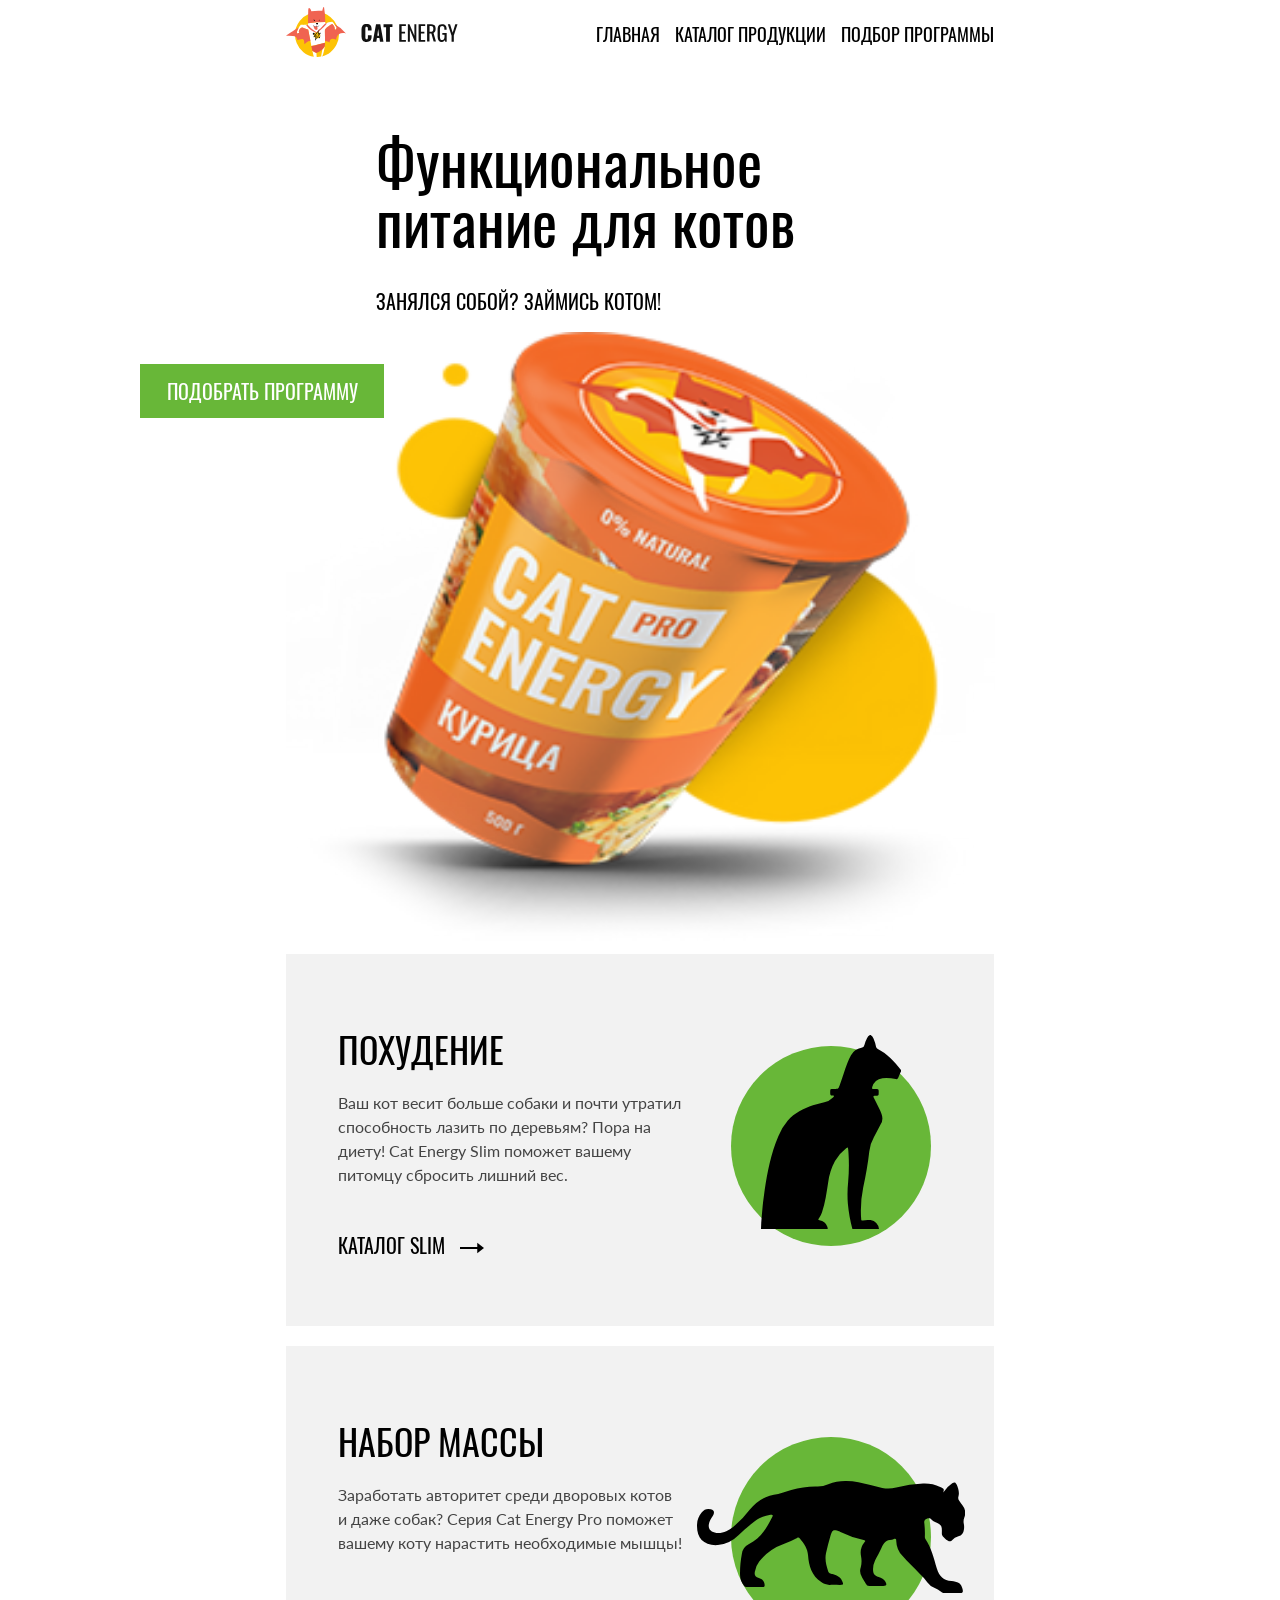
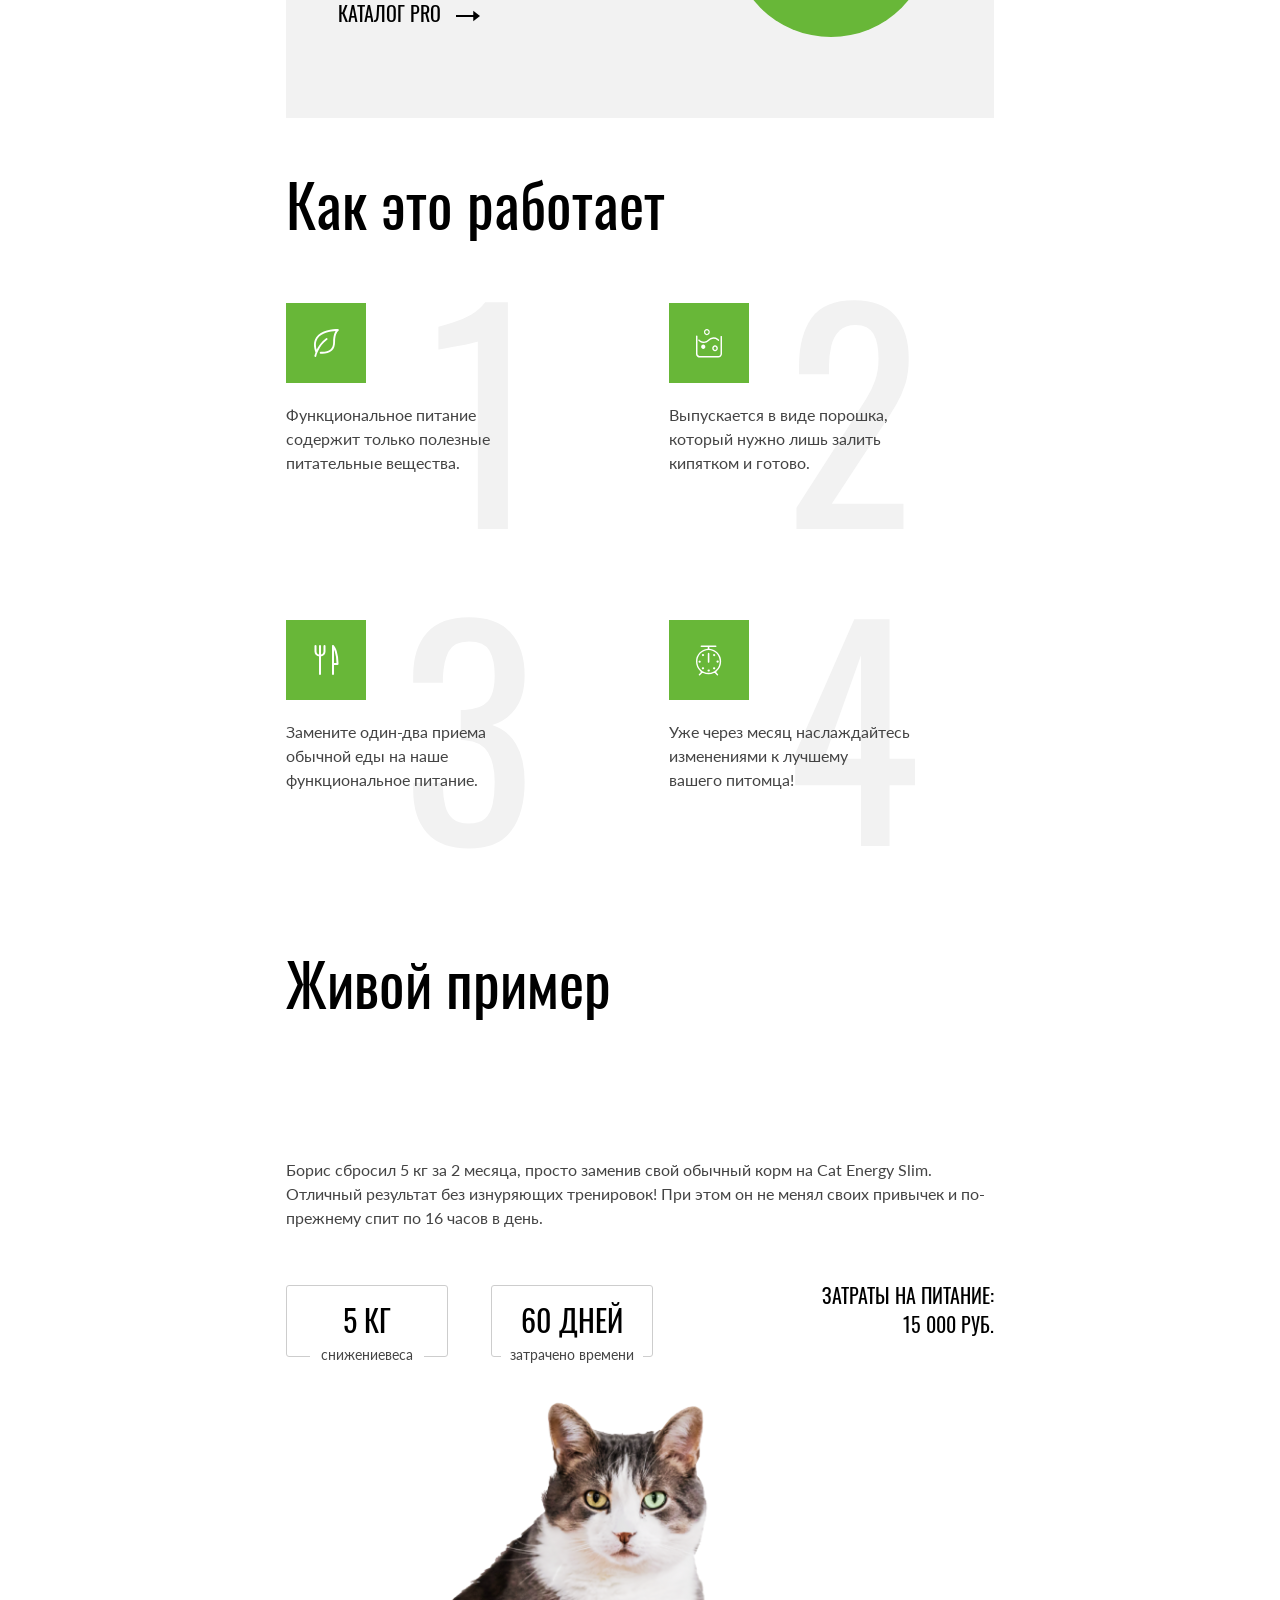
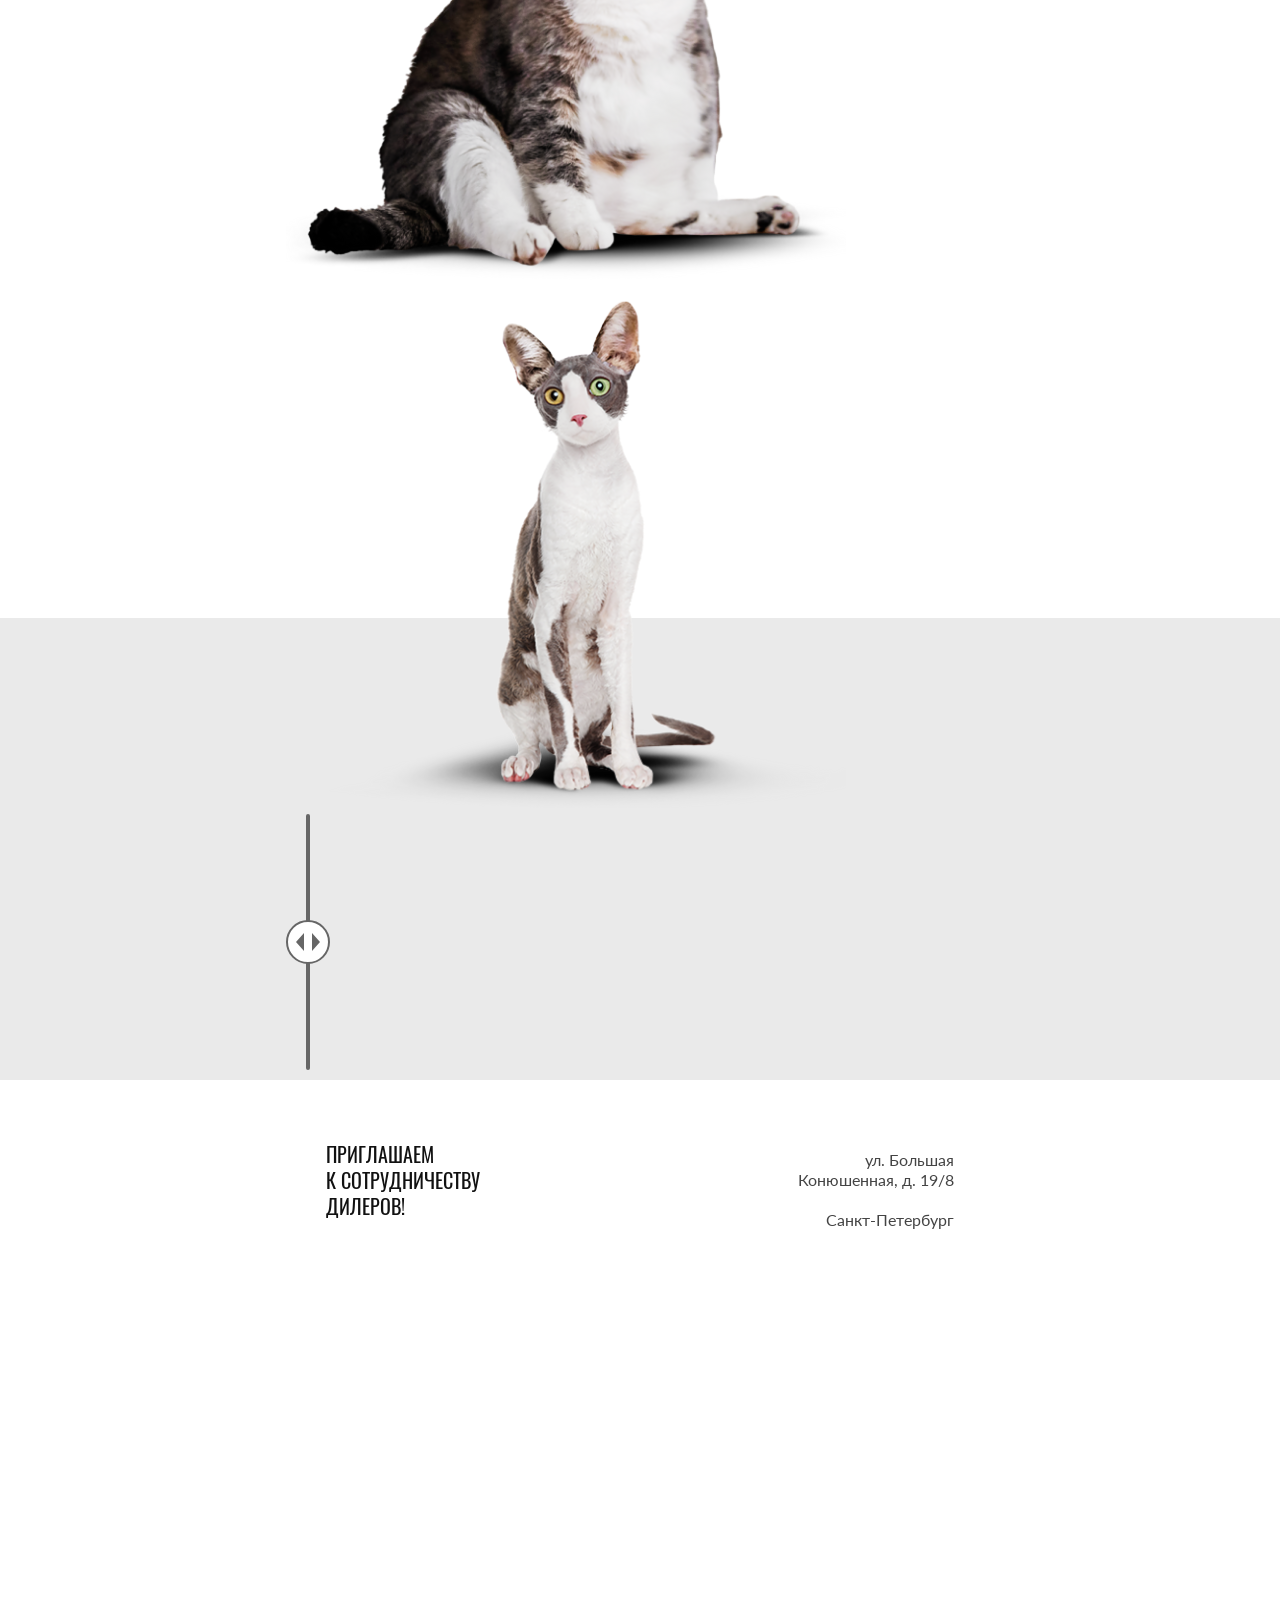
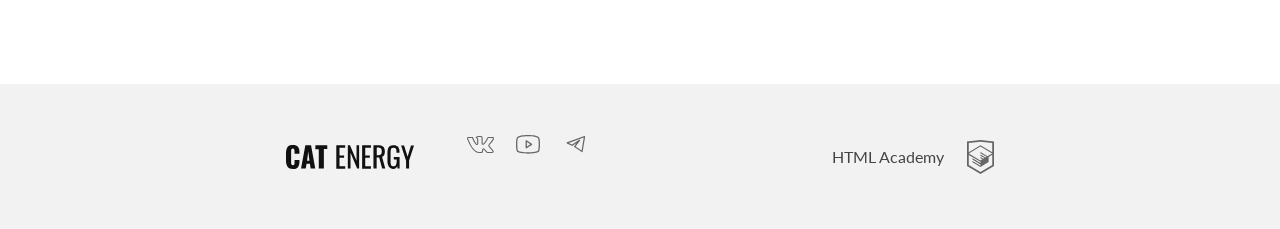
==== commit 4d38009c: "Deploying to gh-pages from @ ilyuzasultanova/2101285-cat-energy-3@1a0deb32a8a58eb59b53894e234e6f7012" ====
--- a/index.html
+++ b/index.html
@@ -1 +1 @@
-<!DOCTYPE html><html class="page" lang="ru"><head><meta charset="UTF-8"><title>Cat energy</title><meta name="viewport" content="width=device-width,initial-scale=1"><link rel="stylesheet" href="styles/styles.css"><link rel="icon" href="favicon.ico"><link rel="icon" href="favicons/icon.svg" type="image/svg+xml"><link rel="apple-touch-icon" href="favicons/180.png"><link rel="manifest" href="manifest.webmanifest"><script src="scripts/index.js" defer="defer"></script></head><body class="page__body"><header class="page-header"><div class="page-header__container container"><div class="logo__wrapper"><a class="page-header__logo logo" href="#"><picture><source width="70" height="59" type="image/svg+xml" media="(min-width: 1440px)" srcset="images/logo-desktop.svg"><source width="60" height="50" type="image/svg+xml" media="(min-width: 768px)" srcset="images/logo-tablet.svg"><img class="logo__image" src="images/logo-mobile.svg" width="33" height="38" alt="Логотип компании"></picture><img class="logo__image" src="images/logo-cat-energy.svg" width="101" height="18" alt="Cat energy"> </a><button class="page-header__toggle" type="button"><span class="visually-hidden">Открыть меню</span></button></div><nav class="page-header__navigation navigation"><ul class="navigation__list"><li class="navigation__item"><a class="navigation__link navigation__link--current" href="#">Главная</a></li><li class="navigation__item"><a class="navigation__link" href="catalog.html">Каталог продукции</a></li><li class="navigation__item"><a class="navigation__link" href="#">Подбор программы</a></li></ul></nav></div><section class="page-header__hero hero"><div class="hero__container container"><h1 class="hero__title">Функциональное питание для котов</h1><p class="hero__slogan">Занялся собой? Займись котом!</p><picture><source width="552" height="499" type="image/png" media="(min-width: 1440px)" srcset="images/hero-can-desktop@1x.png, images/hero-can-desktop@2x.png 2x"><source width="709" height="609" type="image/png" media="(min-width: 768px)" srcset="images/hero-can-tablet@1x.png, images/hero-can-tablet@2x.png 2x"><img class="hero__image" src="images/hero-can-mobile@1x.png" srcset="images/hero-can-mobile@2x.png 2x" width="280" height="270" alt="Корм Cat energy со вкусом курицы"></picture><a class="hero__button button" href="#">Подобрать программу</a></div></section></header><main class="page-main"><section class="page-main__programs programs container"><h2 class="visually-hidden">Программы питания.</h2><ul class="programs__list"><li class="programs__item programs__item--slim"><h3 class="programs__title">Похудение</h3><p class="programs__description">Ваш кот весит больше собаки и почти утратил способность лазить по деревьям? Пора на диету! Cat Energy Slim поможет вашему питомцу сбросить лишний вес.</p><a class="programs__link" href="#">Каталог slim</a></li><li class="programs__item programs__item--pro"><h3 class="programs__title">Набор массы</h3><p class="programs__description">Заработать авторитет среди дворовых котов и даже собак? Серия Cat Energy Pro поможет вашему коту нарастить необходимые мышцы!</p><a class="programs__link" href="#">Каталог pro</a></li></ul></section><section class="page-main__plan plan container"><h2 class="plan__title">Как это работает</h2><ol class="plan__list"><li class="plan__item plan__item--leaf"><p class="plan__item-description">Функциональное питание содержит только полезные питательные вещества.</p></li><li class="plan__item plan__item--powder"><p class="plan__item-description">Выпускается в виде порошка, который нужно лишь залить кипятком и готово.</p></li><li class="plan__item plan__item--diet"><p class="plan__item-description">Замените один-два приема обычной еды на наше функциональное питание.</p></li><li class="plan__item plan__item--clock"><p class="plan__item-description">Уже через месяц наслаждайтесь изменениями к лучшему<br>вашего питомца!</p></li></ol></section><section class="page-main__example example"><div class="container"><h2 class="example__title">Живой пример</h2><p class="example__description">Борис сбросил 5 кг за 2 месяца, просто заменив свой обычный корм на Cat Energy Slim. Отличный результат без изнуряющих тренировок! При этом он не менял своих привычек и по-прежнему спит по 16 часов в день.</p><div class="example__wrapper"><dl class="example__list"><div class="example__list-item"><dt class="example__item-number">5 кг</dt><dd class="example__item-description">снижение веса</dd></div><div class="example__list-item"><dt class="example__item-number">60 дней</dt><dd class="example__item-description example__item-description--width">затрачено времени</dd></div></dl><div class="example__price-wrapper"><span class="example__price">Затраты на питание:</span> <span class="example__price">15 000 руб.</span></div></div><div class="example__slider-wrapper"><picture><source width="560" height="512" type="image/png" media="(min-width: 768px)" srcset="images/before-tablet@1x.png, images/before-tablet@2x.png 2x"><img class="example__image" src="images/before-mobile@1x.png" srcset="images/before-mobile@2x.png 2x" width="280" height="256" alt="Борис до похудения"></picture><picture><source width="560" height="512" type="image/png" media="(min-width: 768px)" srcset="images/after-tablet@1x.png, images/after-tablet@2x.png 2x"><img class="example__image" src="images/after-mobile@1x.png" srcset="images/after-mobile@2x.png 2x" width="280" height="256" alt="Борис после похудения"></picture><button class="example__slider-button" type="button"><span class="visually-hidden">Сравнить фотографии до и после</span></button></div></div></section><section class="page-main__address address"><h2 class="visually-hidden">Наш адрес.</h2><div class="address__container container"><p class="address__title">Приглашаем к&nbsp;сотрудничеству дилеров!</p><div class="address__wrapper"><p class="address__description">ул. Большая<br>Конюшенная, д. 19/8</p><p class="address__description">Санкт-Петербург</p></div></div><div class="address__map-wrapper"><iframe src="https://yandex.ru/map-widget/v1/?um=constructor%3A1a8fadb8cfbf8ff9bb6a417afe565c8a1e04361615ae46b48b94c8a59de31a7b&amp;source=constructor" width="100%" height="450" style="border:0;" allowfullscreen="" loading="lazy" referrerpolicy="strict-origin-when-cross-origin" title="Наше расположение на карте"></iframe></div></section></main><footer class="page-footer"><div class="page-footer__container container"><a class="page-footer__logo logo" href="#"><img class="page-footer__logo-image" src="images/logo-cat-energy.svg" width="128" height="24" alt="Логотип Cat energy"></a><h2 class="visually-hidden">Наши социальные сети.</h2><ul class="page-footer__socials socials"><li class="socials__item"><a class="socials__link socials__link--vkontakte" href="https://vk.com/htmlacademy"><span class="visually-hidden">Мы ВКонтакте.</span></a></li><li class="socials__item"><a class="socials__link socials__link--youtube" href="https://www.youtube.com/user/htmlacademyru"><span class="visually-hidden">Мы в YouTube.</span></a></li><li class="socials__item"><a class="socials__link socials__link--telegram" href="https://t.me/htmlacademy"><span class="visually-hidden">Мы в Телеграме.</span></a></li></ul><a class="page-footer__developer-link" href="https://htmlacademy.ru/intensive/adaptive"><span class="page-footer__developer-name">HTML Academy</span> <svg class="page-footer__developer-logo" width="27" height="34"><use href="icons/stack.svg#logo-html-academy"></use></svg></a></div></footer></body></html>+<!DOCTYPE html><html class="page" lang="ru"><head><meta charset="UTF-8"><title>Cat energy</title><meta name="viewport" content="width=device-width,initial-scale=1"><link rel="stylesheet" href="styles/styles.css"><link rel="icon" href="favicon.ico"><link rel="icon" href="favicons/icon.svg" type="image/svg+xml"><link rel="apple-touch-icon" href="favicons/180.png"><link rel="manifest" href="manifest.webmanifest"><script src="scripts/index.js" defer="defer"></script></head><body class="page__body"><header class="page-header"><div class="page-header__container container"><a class="page-header__logo logo" href="#"><picture><source width="70" height="59" type="image/svg+xml" media="(min-width: 1440px)" srcset="images/logo-desktop.svg"><source width="60" height="50" type="image/svg+xml" media="(min-width: 768px)" srcset="images/logo-tablet.svg"><img class="logo__image" src="images/logo-mobile.svg" width="33" height="38" alt="Логотип компании"></picture><img class="logo__image" src="images/logo-cat-energy.svg" width="101" height="18" alt="Cat energy"> </a><button class="page-header__toggle" type="button"><span class="visually-hidden">Открыть меню</span></button><nav class="page-header__navigation navigation navigation--nojs"><ul class="navigation__list"><li class="navigation__item"><a class="navigation__link navigation__link--current" href="#">Главная</a></li><li class="navigation__item"><a class="navigation__link" href="catalog.html">Каталог продукции</a></li><li class="navigation__item"><a class="navigation__link" href="#">Подбор программы</a></li></ul></nav></div><section class="page-header__hero hero"><div class="hero__container container"><h1 class="hero__title">Функциональное питание для котов</h1><p class="hero__slogan">Занялся собой? Займись котом!</p><picture><source width="552" height="499" type="image/png" media="(min-width: 1440px)" srcset="images/hero-can-desktop@1x.png, images/hero-can-desktop@2x.png 2x"><source width="709" height="609" type="image/png" media="(min-width: 768px)" srcset="images/hero-can-tablet@1x.png, images/hero-can-tablet@2x.png 2x"><img class="hero__image" src="images/hero-can-mobile@1x.png" srcset="images/hero-can-mobile@2x.png 2x" width="280" height="270" alt="Корм Cat energy со вкусом курицы"></picture><a class="hero__button button" href="#">Подобрать программу</a></div></section></header><main class="page-main"><section class="page-main__programs programs container"><h2 class="visually-hidden">Программы питания.</h2><ul class="programs__list"><li class="programs__item programs__item--slim"><h3 class="programs__title">Похудение</h3><p class="programs__description">Ваш кот весит больше собаки и почти утратил способность лазить по деревьям? Пора на диету! Cat Energy Slim поможет вашему питомцу сбросить лишний вес.</p><a class="programs__link" href="#">Каталог slim</a></li><li class="programs__item programs__item--pro"><h3 class="programs__title">Набор массы</h3><p class="programs__description">Заработать авторитет среди дворовых котов и даже собак? Серия Cat Energy Pro поможет вашему коту нарастить необходимые мышцы!</p><a class="programs__link" href="#">Каталог pro</a></li></ul></section><section class="page-main__plan plan container"><h2 class="plan__title">Как это работает</h2><ol class="plan__list"><li class="plan__item plan__item--leaf"><p class="plan__item-description">Функциональное питание содержит только полезные питательные вещества.</p></li><li class="plan__item plan__item--powder"><p class="plan__item-description">Выпускается в виде порошка, который нужно лишь залить кипятком и готово.</p></li><li class="plan__item plan__item--diet"><p class="plan__item-description">Замените один-два приема обычной еды на наше функциональное питание.</p></li><li class="plan__item plan__item--clock"><p class="plan__item-description">Уже через месяц наслаждайтесь изменениями к лучшему<br>вашего питомца!</p></li></ol></section><section class="page-main__example example"><div class="container"><h2 class="example__title">Живой пример</h2><p class="example__description">Борис сбросил 5 кг за 2 месяца, просто заменив свой обычный корм на Cat Energy Slim. Отличный результат без&nbsp;изнуряющих тренировок! При этом он не менял своих привычек и по-прежнему спит по 16 часов в день.</p><div class="example__wrapper"><dl class="example__list"><div class="example__list-item"><dt class="example__item-number">5 кг</dt><dd class="example__item-description">снижение<br>веса</dd></div><div class="example__list-item"><dt class="example__item-number">60 дней</dt><dd class="example__item-description example__item-description--wide">затрачено времени</dd></div></dl><div class="example__price-wrapper"><span class="example__price">Затраты на питание:</span> <span class="example__price">15 000 руб.</span></div></div><div class="example__slider-wrapper"><picture><source width="560" height="512" type="image/png" media="(min-width: 768px)" srcset="images/before-tablet@1x.png, images/before-tablet@2x.png 2x"><img class="example__image" src="images/before-mobile@1x.png" srcset="images/before-mobile@2x.png 2x" width="280" height="256" alt="Борис до похудения"></picture><picture><source width="560" height="512" type="image/png" media="(min-width: 768px)" srcset="images/after-tablet@1x.png, images/after-tablet@2x.png 2x"><img class="example__image" src="images/after-mobile@1x.png" srcset="images/after-mobile@2x.png 2x" width="280" height="256" alt="Борис после похудения"></picture><button class="example__slider-button" type="button"><span class="visually-hidden">Сравнить фотографии до и после</span></button></div></div></section><section class="page-main__address address"><h2 class="visually-hidden">Наш адрес.</h2><div class="address__container container"><p class="address__title">Приглашаем к&nbsp;сотрудничеству дилеров!</p><div class="address__wrapper"><p class="address__description">ул. Большая<br>Конюшенная, д. 19/8</p><p class="address__description">Санкт-Петербург</p></div></div><div class="address__map-wrapper"><iframe src="https://yandex.ru/map-widget/v1/?um=constructor%3A1a8fadb8cfbf8ff9bb6a417afe565c8a1e04361615ae46b48b94c8a59de31a7b&amp;source=constructor" width="100%" height="450" style="border:0;" allowfullscreen="" loading="lazy" referrerpolicy="strict-origin-when-cross-origin" title="Наше расположение на карте"></iframe></div></section></main><footer class="page-footer"><div class="page-footer__container container"><a class="page-footer__logo logo" href="#"><img class="page-footer__logo-image" src="images/logo-cat-energy.svg" width="128" height="24" alt="Логотип Cat energy"></a><h2 class="visually-hidden">Наши социальные сети.</h2><ul class="page-footer__socials socials"><li class="socials__item"><a class="socials__link socials__link--vkontakte" href="https://vk.com/htmlacademy"><span class="visually-hidden">Мы ВКонтакте.</span></a></li><li class="socials__item"><a class="socials__link socials__link--youtube" href="https://www.youtube.com/user/htmlacademyru"><span class="visually-hidden">Мы в YouTube.</span></a></li><li class="socials__item"><a class="socials__link socials__link--telegram" href="https://t.me/htmlacademy"><span class="visually-hidden">Мы в Телеграме.</span></a></li></ul><a class="page-footer__developer-link" href="https://htmlacademy.ru/intensive/adaptive"><span class="page-footer__developer-name">HTML Academy</span> <svg class="page-footer__developer-logo" width="27" height="34"><use href="icons/stack.svg#logo-html-academy"></use></svg></a></div></footer><script src="script.js"></script></body></html>
--- a/styles/styles.css
+++ b/styles/styles.css
@@ -1 +1 @@
-@font-face{font-family:Lato;font-weight:400;font-style:normal;font-display:swap;src:url(../fonts/lato/Lato-Regular.woff2)format("woff2")}@font-face{font-family:Oswald;font-weight:400;font-style:normal;font-display:swap;src:url(../fonts/oswald/oswaldregular.woff2)format("woff2")}.visually-hidden{clip:rect(0 0 0 0);border:0;width:1px;height:1px;margin:-1px;padding:0;position:absolute;overflow:hidden}.page__body{color:#444;margin:0;font-family:Lato,sans-serif;font-size:14px;line-height:18px}.container{box-sizing:border-box;width:320px;margin:0 auto;padding-inline:20px}@media (width>=768px){.container{width:768px;padding-inline:30px}}@media (width>=1440px){.container{width:1440px;padding-inline:110px}}.page-header{font-family:Oswald,sans-serif}@media (width>=768px){.page-header__container{justify-content:space-between;align-items:center;display:flex}}@media (width>=1440px){.page-header__container{align-items:center;display:flex}}.page-header__toggle{background-color:#fff;background-image:url(../icons/stack.svg#close);background-position:100%;background-repeat:no-repeat;background-size:18px 18px;border:none;width:40px;height:40px;padding:0;display:none}.page-header__toggle--closed{background-image:url(../icons/stack.svg#menu);background-size:24px 24px}.page-header__toggle--closed+.navigation{display:none}.navigation__list{text-align:center;text-transform:uppercase;margin:0;padding:0;font-size:20px;line-height:20px;list-style-type:none}@media (width>=768px){.navigation__list{gap:15px;font-size:18px;line-height:24px;display:flex}}.navigation__item{box-sizing:border-box;border-bottom:1px solid #e6e6e6;min-height:66px;padding-top:22px}@media (width>=768px){.navigation__item{border-bottom:none}}.navigation__item:first-child{border-top:1px solid #e6e6e6}@media (width>=768px){.navigation__item:first-child{border-top:none}}.navigation__link{color:#000;text-decoration:none}.logo{align-items:center;display:flex}.logo__wrapper{align-items:center;min-height:65px;margin:0 auto;display:flex}@media (width>=768px){.logo__wrapper{width:180px;margin:0}}.logo__image{margin-right:50px}@media (width>=768px){.logo__image{margin-right:13px}}.hero{background-image:linear-gradient(#68b738d9 302px,#0000 302px),url(../images/hero-background-mobile@1x.jpg);background-repeat:no-repeat;padding-bottom:10px;font-family:Oswald,sans-serif;position:relative}@media (width>=768px){.hero{background-image:none;padding-bottom:0}}@media (width>=1440px){.hero{min-height:580px}}.hero__container{text-align:center}@media (width>=768px){.hero__container{text-align:left;flex-direction:column;display:flex}}@media (width>=1440px){.hero__container{align-items:flex-start}}.hero__title{color:#fff;margin-top:0;margin-bottom:25px;padding-top:27px;font-size:36px;font-weight:400;line-height:36px}@media (width>=768px){.hero__title{color:#000;width:530px;margin-top:65px;margin-bottom:40px;margin-left:90px;padding-top:0;font-size:60px;line-height:60px}}@media (width>=1440px){.hero__title{margin-top:110px;margin-left:80px}}.hero__slogan{text-transform:uppercase;color:#fff;margin-top:0;margin-bottom:29px;line-height:14px}@media (width>=768px){.hero__slogan{color:#000;width:530px;margin-bottom:21px;margin-left:90px;font-size:20px;line-height:20px}}@media (width>=1440px){.hero__slogan{margin-bottom:52px;margin-left:80px}.hero__image{position:absolute;bottom:52px;right:331px}}@media (width>=768px){.hero__button.button{box-sizing:border-box;text-align:center;min-width:244px;min-height:54px;padding:14px;font-size:20px;line-height:26px;position:absolute;bottom:526px;left:140px}}@media (width>=1440px){.hero__button.button{margin-left:80px;position:static}}.button{box-sizing:border-box;text-transform:uppercase;text-align:center;color:#fff;background-color:#68b738;border:none;padding:10px;font-family:Oswald,sans-serif;font-size:16px;line-height:20px;text-decoration:none;display:block}.button--alternative{color:#444;background-color:#f2f2f2}.page-main{padding-top:10px}.page-main__title{margin-top:17px;margin-bottom:31px;font-family:Oswald,sans-serif;font-size:36px;font-weight:400;line-height:36px}@media (width>=768px){.page-main__title{margin-top:55px;margin-bottom:155px;font-size:60px;line-height:60px}}@media (width>=1440px){.page-main__title{margin-top:64px}}.programs{padding-top:10px;padding-bottom:10px}@media (width>=768px){.programs{padding-top:0}}.programs__list{margin:0;padding:0;list-style-type:none}@media (width>=1440px){.programs__list{flex-wrap:wrap;justify-content:space-between;display:flex}}.programs__item{box-sizing:border-box;background-color:#f2f2f2;grid-template-columns:70px 170px;row-gap:29px;min-height:266px;padding:20px;display:grid;position:relative}@media (width>=768px){.programs__item{min-height:372px;padding:52px}}@media (width>=1440px){.programs__item{width:570px}}.programs__item:not(:last-child){margin-bottom:20px}@media (width>=1440px){.programs__item:not(:last-child){margin-bottom:0}}.programs__item--slim:before{content:"";background-color:#68b738;border-radius:50%;width:50px;height:50px;display:inline-block;position:absolute;top:24px;left:20px}@media (width>=768px){.programs__item--slim:before{width:200px;height:200px}}@media (width>=1440px){.programs__item--slim:before{width:100px;height:100px}}@media (width>=768px){.programs__item--slim:before{top:92px;left:445px}}@media (width>=1440px){.programs__item--slim:before{top:47px;left:52px}}.programs__item--slim:after{content:"";background-image:url(../icons/stack.svg#cat-slim);width:36px;height:50px;display:inline-block;position:absolute;top:21px;left:27px}@media (width>=768px){.programs__item--slim:after{width:140px;height:194px;top:81px;left:475px}}@media (width>=1440px){.programs__item--slim:after{width:70px;height:97px;top:41px;left:67px}}.programs__item--pro:before{content:"";background-color:#68b738;border-radius:50%;width:50px;height:50px;display:inline-block;position:absolute;top:24px;left:21px}@media (width>=768px){.programs__item--pro:before{width:200px;height:200px}}@media (width>=1440px){.programs__item--pro:before{width:100px;height:100px}}@media (width>=768px){.programs__item--pro:before{top:91px;left:445px}}@media (width>=1440px){.programs__item--pro:before{top:47px;left:52px}}.programs__item--pro:after{content:"";background-image:url(../icons/stack.svg#cat-pro);width:67px;height:28px;display:inline-block;position:absolute;top:35px;left:12px}@media (width>=768px){.programs__item--pro:after{width:268px;height:112px;top:135px;left:411px}}@media (width>=1440px){.programs__item--pro:after{width:134px;height:56px;top:67px;left:33px}}.programs__title{text-transform:uppercase;color:#000;grid-column:2/-1;margin-top:10px;margin-bottom:0;font-family:Oswald,sans-serif;font-size:24px;font-weight:400;line-height:37px}@media (width>=768px){.programs__title{font-size:36px;line-height:36px}}.programs__description{grid-column:1/-1;width:230px;margin:0}@media (width>=768px){.programs__description{font-size:16px;line-height:24px}}.programs__link{text-transform:uppercase;color:#000;grid-column:1/-1;font-family:Oswald,sans-serif;font-size:16px;line-height:16px;text-decoration:none}@media (width>=768px){.programs__link{font-size:20px;line-height:20px}}.programs__link:after{content:"";background-image:url(../icons/stack.svg#arrow);background-size:cover;width:24px;height:12px;margin-left:15px;display:inline-block}.plan{padding-top:10px;padding-bottom:10px}.plan__title{color:#000;margin-top:0;margin-bottom:30px;font-family:Oswald,sans-serif;font-size:36px;font-weight:400;line-height:40px}@media (width>=768px){.plan__title{margin-top:35px;margin-bottom:70px;font-size:60px;line-height:60px}}.plan__list{margin:0;padding:0;list-style-type:none}@media (width>=768px){.plan__list{flex-wrap:wrap;gap:90px 133px;margin-bottom:50px;display:flex}}@media (width>=1440px){.plan__list{gap:0 73px}}.plan__item{align-items:center;gap:20px;display:flex}@media (width>=768px){.plan__item{flex-direction:column;align-items:flex-start;width:250px;min-height:227px}}.plan__item--leaf:before{content:"";background-color:#68b738;background-image:url(../icons/stack.svg#leaf);background-position:50%;background-repeat:no-repeat;background-size:25px 28px;width:60px;height:60px;display:inline-block}@media (width>=768px){.plan__item--leaf:before{width:80px;height:80px}}.plan__item--powder:before{content:"";background-color:#68b738;background-image:url(../icons/stack.svg#powder);background-position:50%;background-repeat:no-repeat;background-size:26px 29px;width:60px;height:60px;display:inline-block}@media (width>=768px){.plan__item--powder:before{width:80px;height:80px}}.plan__item--diet:before{content:"";background-color:#68b738;background-image:url(../icons/stack.svg#diet);background-position:50%;background-repeat:no-repeat;background-size:25px 30px;width:60px;height:60px;display:inline-block}@media (width>=768px){.plan__item--diet:before{width:80px;height:80px}}.plan__item--clock:before{content:"";background-color:#68b738;background-image:url(../icons/stack.svg#clock);background-position:50%;background-repeat:no-repeat;background-size:26px 31px;width:60px;height:60px;display:inline-block}@media (width>=768px){.plan__item--clock:before{width:80px;height:80px}}.plan__item-description{width:200px}@media (width>=768px){.plan__item-description{width:250px;font-size:16px;line-height:24px}}.example{background-image:linear-gradient(#eaeaea 0%);padding:10px 0}@media (width>=768px){.example{background-image:linear-gradient(0deg,#eaeaea 462px,#0000 462px)}}.example__title{color:#000;margin-top:15px;margin-bottom:40px;font-family:Oswald,sans-serif;font-size:36px;font-weight:400;line-height:40px}@media (width>=768px){.example__title{margin-top:35px;margin-bottom:146px;font-size:60px;line-height:60px}}.example__description{margin-top:0;margin-bottom:20px}@media (width>=768px){.example__description{margin-bottom:55px;font-size:16px;line-height:24px}}@media (width>=1440px){.example__description{width:450px;margin-bottom:69px}}.example__wrapper{text-align:center}@media (width>=768px){.example__wrapper{flex-direction:column;justify-content:space-between;align-items:flex-start;margin-bottom:35px;display:flex}}.example__list{justify-content:space-between;margin-top:0;margin-bottom:0;display:flex}.example__list-item{flex-direction:column;align-items:center;display:flex}.example__item-number{text-transform:uppercase;color:#000;width:124px;min-height:56px;font-family:Oswald,sans-serif;font-size:24px;line-height:56px}@media (width>=768px){.example__item-number{width:162px;font-size:30px;line-height:37px}}.example__item-description{width:87px;margin-bottom:20px;margin-left:0;font-size:12px;line-height:12px}@media (width>=768px){.example__item-description{width:114px;font-size:14px;line-height:14px}.example__item-description--width{width:142px}}.example__price-wrapper{text-align:center}@media (width>=768px){.example__price-wrapper{text-align:right;flex-direction:column;display:flex}}@media (width>=1440px){.example__price-wrapper{flex-direction:row;column-gap:63px}}.example__price{text-transform:uppercase;color:#000;font-family:Oswald,sans-serif;line-height:20px}@media (width>=768px){.example__price{font-size:20px}}.example__slider-button{cursor:pointer;background-color:#666;border:none;border-radius:2px;width:4px;height:256px;margin-left:20px;padding:0;display:block;position:relative}.example__slider-button:before{content:"";background-color:#fff;border:2px solid #666;border-radius:50%;width:40px;height:40px;display:block;position:absolute;top:50%;left:50%;transform:translate(-50%,-50%)}.example__slider-button:after{content:"";background-color:#666;width:24px;height:18px;display:block;position:absolute;top:50%;left:50%;transform:translate(-50%,-50%);-webkit-mask-image:url(../icons/stack.svg#slider-arrow);mask-image:url(../icons/stack.svg#slider-arrow)}.address{padding-top:10px;position:relative}.address--with-background{background-color:#f2f2f2}.address__container.container{display:flex}@media (width>=768px){.address__container.container{justify-content:space-between}}@media (width>=1440px){.address__container.container{box-sizing:border-box;background-color:#fff;width:565px;min-height:199px;padding:30px;position:absolute;top:95px;left:110px}}.address__title{text-transform:uppercase;color:#111;width:140px;margin-top:16px;margin-bottom:0;font-family:Oswald,sans-serif;font-size:16px;line-height:20px}@media (width>=768px){.address__title{width:180px;margin-top:51px;margin-left:40px;font-size:20px;line-height:26px}}@media (width>=1440px){.address__title{margin-top:31px;margin-left:50px}}.address__wrapper{width:140px;margin-top:16px}@media (width>=768px){.address__wrapper{text-align:right;flex-direction:column;row-gap:20px;width:165px;margin-top:60px;margin-right:40px;display:flex}}@media (width>=1440px){.address__wrapper{text-align:left;margin-top:30px;margin-right:58px}}.address__description{margin-top:0;margin-bottom:0;line-height:20px}@media (width>=768px){.address__description{font-size:16px}}.products{margin:0;padding:0;list-style-type:none}@media (width>=768px){.products{grid-template-columns:repeat(2,324px);gap:141px 60px;display:grid}}@media (width>=1440px){.products{grid-template-columns:repeat(4,245px);gap:144px 80px}}.product-card{box-sizing:border-box;grid-template-rows:41px 48px 40px;grid-template-columns:repeat(2,140px);row-gap:14px;min-height:209px;padding-top:20px;padding-bottom:25px;display:grid}@media (width>=768px){.product-card{padding-top:0;padding-bottom:0;box-sizing:border-box;background-color:#f2f2f2;grid-template-rows:144px 48px 84px 40px;grid-template-columns:250px;min-height:430px;padding-inline:37px}}@media (width>=1440px){.product-card{grid-template-columns:169px}}.product-card--show-more{text-align:center;display:block}@media (width>=768px){.product-card--show-more{background-color:none;border:2px solid #f2f2f2}}.product-card--show-more:before{content:"";background-image:url(../icons/stack.svg#plus);background-position:50%;background-repeat:no-repeat;width:60px;height:60px;margin-bottom:23px;display:inline-block}.product-card--show-more .product-card__title{color:#111;margin-bottom:8px}.product-card__description{margin-top:0;margin-bottom:21px;font-size:12px;line-height:16px}.product-card__image-link{grid-area:1/1/3/2}@media (width>=768px){.product-card__image-link{text-align:center;grid-area:1/1/2/-1}.product-card__image{transform:translateY(-81px)}}.product-card__link{grid-area:1/2/2/-1;text-decoration:none}@media (width>=768px){.product-card__link{grid-area:2/1/3/-1}}.product-card__title{text-transform:uppercase;color:#222;margin-top:0;margin-bottom:0;font-family:Oswald,sans-serif;font-size:16px;font-weight:400;line-height:20px}@media (width>=768px){.product-card__title{text-align:center}}.product-card__features{flex-wrap:wrap;grid-area:2/2/3/-1;justify-content:space-between;font-size:12px;line-height:16px;display:flex}@media (width>=768px){.product-card__features{grid-area:3/1/4/-1}}.product-card__feature-name{width:65px}@media (width>=768px){.product-card__feature-name{width:120px}}@media (width>=1440px){.product-card__feature-name{width:80px}}.product-card__feature-description{text-align:right;width:65px;margin-left:0}@media (width>=768px){.product-card__feature-description{width:120px}}@media (width>=1440px){.product-card__feature-description{width:80px}}.product-card__order-link{grid-area:3/1/4/-1}@media (width>=768px){.product-card__order-link{grid-area:4/1/5/-1}}.extra-products{padding-top:10px;padding-bottom:10px}@media (width>=1440px){.extra-products{grid-template-rows:50px 288px;grid-template-columns:965px 245px;gap:10px;display:grid}}.extra-products__title{text-align:left;margin-top:5px;font-family:Oswald,sans-serif;font-size:24px;font-weight:400;line-height:24px}@media (width>=1440px){.extra-products__title{grid-area:1/1/2/2}.extra-products__products-table{grid-area:2/1/3/2}}.extra-products__gift-wrapper{box-sizing:border-box;text-align:center;background-image:linear-gradient(#68b738d9),url(../images/gift-background-mobile@1x.png);background-position:50%;background-repeat:no-repeat;height:290px;padding:10px}@media (width>=1440px){.extra-products__gift-wrapper{grid-area:2/2/-1/-1}}.extra-products__gift{text-align:center;color:#fff;width:170px;margin:0 auto;font-size:16px;line-height:20px}.extra-products__gift-wrapper:before{content:"";background-image:url(../icons/stack.svg#gift);background-position:50%;background-repeat:no-repeat;width:78px;height:80px;margin-top:49px;margin-bottom:48px;display:inline-block}.products-table__product{grid-template-rows:26px 24px 40px;grid-template-columns:200px 70px;align-items:center;gap:10px;display:grid}@media (width>=768px){.products-table__product{grid-template-rows:30px 40px;grid-template-columns:350px 190px 70px}}@media (width>=1440px){.products-table__product{grid-template-rows:40px;grid-template-columns:360px 190px 70px 244px}}.products-table__name{text-transform:uppercase;color:#222;grid-area:1/1/2/-1;font-family:Oswald,sans-serif;font-size:16px;line-height:16px}@media (width>=768px){.products-table__name{grid-column:1/2}}.products-table__amount{grid-area:2/1/3/2;line-height:14px}@media (width>=768px){.products-table__amount{grid-area:1/2/2/3}}.products-table__price{text-align:right;grid-area:2/2/3/-1;line-height:14px}@media (width>=768px){.products-table__price{text-align:left;grid-area:1/3/2/4}}.products-table__order{grid-area:3/1/4/-1}@media (width>=768px){.products-table__order{grid-row:2/3}}@media (width>=1440px){.products-table__order{grid-area:1/4/2/5}}.subscription{padding-top:10px;padding-bottom:10px;font-family:Oswald,sans-serif}@media (width>=768px){.subscription{flex-direction:column;align-items:center;display:flex}}.subscription__title{margin-top:0;margin-bottom:32px;font-size:24px;font-weight:400;line-height:24px}@media (width>=768px){.subscription__title{align-self:flex-start;font-size:32px;line-height:32px}}@media (width>=1440px){.subscription__title{font-size:40px;line-height:40px}}.subscription__description{text-align:center;margin-top:0;margin-bottom:24px;font-size:16px;line-height:24px}@media (width>=768px){.subscription__description{max-width:600px;font-size:24px;line-height:32px}}@media (width>=1440px){.subscription__description{max-width:1000px}}@media (width>=768px){.subscription__form{align-items:flex-start;display:flex}}.subscription__email{box-sizing:border-box;text-transform:uppercase;border:1px solid #cdcdcd;width:100%;margin-bottom:16px;padding:12px;font-family:inherit;font-size:20px;line-height:20px}@media (width>=768px){.subscription__email{width:376px;margin-bottom:0}}@media (width>=1440px){.subscription__email{width:496px}}.subscription__button.button{min-width:100%;padding:15px;font-size:20px;line-height:26px}@media (width>=768px){.subscription__button.button{min-width:256px}}.page-footer{background-color:#f2f2f2;padding:40px 0}@media (width>=768px){.page-footer__container{display:flex}}.page-footer__logo-image{margin:0 auto}@media (width>=768px){.page-footer__logo-image{margin-right:160px}}@media (width>=1440px){.page-footer__logo-image{margin-right:410px}}.page-footer__developer-link{color:inherit;justify-content:space-between;align-items:center;text-decoration:none;display:flex}@media (width>=768px){.page-footer__developer-link{margin-left:auto}}.page-footer__developer-name{font-family:inherit;font-size:16px;line-height:20px}@media (width>=768px){.page-footer__developer-name{margin-right:23px}}.socials{justify-content:center;gap:8px;margin:0;padding:0;list-style-type:none;display:flex}.socials__link--vkontakte:before{content:"";background-image:url(../icons/stack.svg#vkontakte);background-position:50%;background-repeat:no-repeat;background-size:27px 17px;width:40px;height:40px;display:block}.socials__link--youtube:before{content:"";background-image:url(../icons/stack.svg#youtube);background-position:50%;background-repeat:no-repeat;background-size:24px 19px;width:40px;height:40px;display:block}.socials__link--telegram:before{content:"";background-image:url(../icons/stack.svg#telegram);background-position:50%;background-repeat:no-repeat;background-size:20px 17px;width:40px;height:40px;display:block}+@font-face{font-family:Lato;font-weight:400;font-style:normal;font-display:swap;src:url(../fonts/lato/Lato-Regular.woff2)format("woff2")}@font-face{font-family:Oswald;font-weight:400;font-style:normal;font-display:swap;src:url(../fonts/oswald/oswaldregular.woff2)format("woff2")}.visually-hidden{clip:rect(0 0 0 0);border:0;width:1px;height:1px;margin:-1px;padding:0;position:absolute;overflow:hidden}.page__body{color:#444;margin:0;font-family:Lato,sans-serif;font-size:14px;line-height:18px}.container{box-sizing:border-box;width:320px;margin:0 auto;padding-inline:20px}@media (width>=768px){.container{width:768px;padding-inline:30px}}@media (width>=1440px){.container{width:1440px;padding-inline:110px}}.page-header{font-family:Oswald,sans-serif;position:relative}@media (width>=768px){.page-header__container{justify-content:space-between;align-items:center;display:flex}}@media (width>=1440px){.page-header__container{align-items:center;display:flex}}@media (width<=767px){.page-header__toggle{background-color:#fff;background-image:url(../icons/stack.svg#menu);background-position:50%;background-repeat:no-repeat;background-size:24px 24px;border:none;width:40px;height:40px;padding:8px;display:block;position:absolute;top:12px;right:13px}}@media (width>=768px){.page-header__toggle{display:none}}.page-header__toggle:has(+.navigation--nojs){display:none}.page-header__toggle:has(+.navigation--closed){display:block}@media (width>=768px){.page-header__toggle:has(+.navigation--closed){display:none}}.page-header__toggle:has(+.navigation--open){background-image:url(../icons/stack.svg#close);background-size:18px 18px;padding:11px;display:block}@media (width>=768px){.page-header__toggle:has(+.navigation--open){display:none}}@media (width<=767px){.navigation--open{z-index:1;background-color:#fff;width:100%;position:absolute;top:65px;left:0}.navigation--closed{display:none}}.navigation__list{text-align:center;text-transform:uppercase;margin:0;padding:0;font-size:20px;line-height:20px;list-style-type:none}@media (width>=768px){.navigation__list{gap:15px;font-size:18px;line-height:24px;display:flex}}.navigation__item{box-sizing:border-box;border-bottom:1px solid #e6e6e6;min-height:66px;padding-top:22px}@media (width>=768px){.navigation__item{border-bottom:none}}.navigation__item:first-child{border-top:1px solid #e6e6e6}@media (width>=768px){.navigation__item:first-child{border-top:none}}.navigation__link{color:#000;text-decoration:none}.logo{justify-content:space-between;align-items:center;width:190px;min-height:65px;display:flex}@media (width>=768px){.logo{width:174px}}@media (width>=1440px){.logo{width:202px}}.hero{background-image:linear-gradient(#68b738d9 302px,#0000 302px),url(../images/hero-background-mobile@1x.jpg);background-repeat:no-repeat;padding-bottom:10px;font-family:Oswald,sans-serif;position:relative}@media (width>=768px){.hero{background-image:none;padding-bottom:0}}@media (width>=1440px){.hero{min-height:580px}}.hero__container{text-align:center}@media (width>=768px){.hero__container{text-align:left;flex-direction:column;display:flex}}@media (width>=1440px){.hero__container{align-items:flex-start}}.hero__title{color:#fff;margin-top:0;margin-bottom:25px;padding-top:27px;font-size:36px;font-weight:400;line-height:36px}@media (width>=768px){.hero__title{color:#000;width:530px;margin-top:65px;margin-bottom:40px;margin-left:90px;padding-top:0;font-size:60px;line-height:60px}}@media (width>=1440px){.hero__title{margin-top:110px;margin-left:80px}}.hero__slogan{text-transform:uppercase;color:#fff;margin-top:0;margin-bottom:29px;line-height:14px}@media (width>=768px){.hero__slogan{color:#000;width:530px;margin-bottom:21px;margin-left:90px;font-size:20px;line-height:20px}}@media (width>=1440px){.hero__slogan{margin-bottom:52px;margin-left:80px}.hero__image{position:absolute;bottom:52px;right:331px}}@media (width>=768px){.hero__button.button{box-sizing:border-box;text-align:center;min-width:244px;min-height:54px;padding:14px;font-size:20px;line-height:26px;position:absolute;bottom:526px;left:140px}}@media (width>=1440px){.hero__button.button{margin-left:80px;position:static}}.button{box-sizing:border-box;text-transform:uppercase;text-align:center;color:#fff;background-color:#68b738;border:none;padding:10px;font-family:Oswald,sans-serif;font-size:16px;line-height:20px;text-decoration:none;display:block}.button--alternative{color:#444;background-color:#f2f2f2}.page-main{padding-top:10px}.page-main__title{margin-top:17px;margin-bottom:31px;font-family:Oswald,sans-serif;font-size:36px;font-weight:400;line-height:36px}@media (width>=768px){.page-main__title{margin-top:55px;margin-bottom:155px;font-size:60px;line-height:60px}}@media (width>=1440px){.page-main__title{margin-top:64px}}.programs{padding-top:10px;padding-bottom:10px}@media (width>=768px){.programs{padding-top:0}}.programs__list{margin:0;padding:0;list-style-type:none}@media (width>=1440px){.programs__list{flex-wrap:wrap;justify-content:space-between;display:flex}}.programs__item{box-sizing:border-box;background-color:#f2f2f2;min-height:266px;padding:20px;position:relative}@media (width>=768px){.programs__item{min-height:372px;padding:52px}}@media (width>=1440px){.programs__item{width:570px}}.programs__item:not(:last-child){margin-bottom:20px}@media (width>=1440px){.programs__item:not(:last-child){margin-bottom:0}}.programs__item--slim:before{content:"";background-color:#68b738;border-radius:50%;width:50px;height:50px;display:inline-block;position:absolute;top:24px;left:20px}@media (width>=768px){.programs__item--slim:before{width:200px;height:200px}}@media (width>=1440px){.programs__item--slim:before{width:100px;height:100px}}@media (width>=768px){.programs__item--slim:before{top:92px;left:445px}}@media (width>=1440px){.programs__item--slim:before{top:47px;left:52px}}.programs__item--slim:after{content:"";background-image:url(../icons/stack.svg#cat-slim);width:36px;height:50px;display:inline-block;position:absolute;top:21px;left:27px}@media (width>=768px){.programs__item--slim:after{width:140px;height:194px;top:81px;left:475px}}@media (width>=1440px){.programs__item--slim:after{width:70px;height:97px;top:41px;left:67px}}.programs__item--pro:before{content:"";background-color:#68b738;border-radius:50%;width:50px;height:50px;display:inline-block;position:absolute;top:24px;left:21px}@media (width>=768px){.programs__item--pro:before{width:200px;height:200px}}@media (width>=1440px){.programs__item--pro:before{width:100px;height:100px}}@media (width>=768px){.programs__item--pro:before{top:91px;left:445px}}@media (width>=1440px){.programs__item--pro:before{top:47px;left:52px}}.programs__item--pro:after{content:"";background-image:url(../icons/stack.svg#cat-pro);width:67px;height:28px;display:inline-block;position:absolute;top:35px;left:12px}@media (width>=768px){.programs__item--pro:after{width:268px;height:112px;top:135px;left:411px}}@media (width>=1440px){.programs__item--pro:after{width:134px;height:56px;top:67px;left:33px}}.programs__title{text-transform:uppercase;color:#000;margin:10px 0 29px 70px;font-family:Oswald,sans-serif;font-size:24px;font-weight:400;line-height:37px}@media (width>=768px){.programs__title{margin:25px 0 24px;font-size:36px;line-height:36px}}@media (width>=1440px){.programs__title{margin:25px 0 73px 162px}}.programs__description{width:230px;margin-top:0;margin-bottom:38px}@media (width>=768px){.programs__description{width:344px;margin-bottom:48px;font-size:16px;line-height:24px}}@media (width>=1440px){.programs__description{width:465px;margin-bottom:23px}}.programs__link{text-transform:uppercase;color:#000;font-family:Oswald,sans-serif;font-size:16px;line-height:16px;text-decoration:none}@media (width>=768px){.programs__link{font-size:20px;line-height:20px}}.programs__link:after{content:"";transform-origin:0;background-image:url(../icons/stack.svg#arrow);background-size:cover;width:24px;height:12px;margin-left:15px;transition:transform .3s linear;display:inline-block}.programs__link:is(:hover,:active,:focus-visible):after{transform:scaleX(1.33)}.plan{padding-top:10px;padding-bottom:10px}.plan__title{color:#000;margin-top:0;margin-bottom:30px;font-family:Oswald,sans-serif;font-size:36px;font-weight:400;line-height:40px}@media (width>=768px){.plan__title{margin-top:35px;margin-bottom:70px;font-size:60px;line-height:60px}}.plan__list{counter-reset:plan 0;margin:0;padding:0;list-style-type:none}@media (width<=767px){.plan__list{margin-bottom:39px}}@media (width>=768px){.plan__list{flex-wrap:wrap;gap:90px 133px;margin-bottom:50px;display:flex}}@media (width>=1440px){.plan__list{gap:0 73px}}.plan__item{counter-increment:plan 1;align-items:center;gap:20px;display:flex;position:relative}@media (width<=767px){.plan__item{margin-bottom:20px}.plan__item br{display:none}}@media (width>=768px){.plan__item{flex-direction:column;align-items:flex-start;width:250px;min-height:227px}}.plan__item--leaf:before{content:"";background-color:#68b738;background-image:url(../icons/stack.svg#leaf);background-position:50%;background-repeat:no-repeat;background-size:25px 28px;width:60px;height:60px;display:inline-block}@media (width>=768px){.plan__item--leaf:before{width:80px;height:80px}}.plan__item--powder:before{content:"";background-color:#68b738;background-image:url(../icons/stack.svg#powder);background-position:50%;background-repeat:no-repeat;background-size:26px 29px;width:60px;height:60px;display:inline-block}@media (width>=768px){.plan__item--powder:before{width:80px;height:80px}}.plan__item--diet:before{content:"";background-color:#68b738;background-image:url(../icons/stack.svg#diet);background-position:50%;background-repeat:no-repeat;background-size:25px 30px;width:60px;height:60px;display:inline-block}@media (width>=768px){.plan__item--diet:before{width:80px;height:80px}}.plan__item--clock:before{content:"";background-color:#68b738;background-image:url(../icons/stack.svg#clock);background-position:50%;background-repeat:no-repeat;background-size:26px 31px;width:60px;height:60px;display:inline-block}@media (width>=768px){.plan__item--clock:before{width:80px;height:80px}}.plan__item-description{width:200px;margin-top:0;margin-bottom:0}@media (width>=768px){.plan__item-description{z-index:1;width:250px;font-size:16px;line-height:24px}.plan__item:after{content:counter(plan);text-align:center;color:#f2f2f2;font-family:Oswald,sans-serif;font-size:280px;line-height:280px;position:absolute;top:-40px;right:0}}.example{background-image:linear-gradient(#eaeaea 0%);padding:10px 0}@media (width>=768px){.example{background-image:linear-gradient(0deg,#eaeaea 462px,#0000 462px)}}.example__title{color:#000;margin-top:15px;margin-bottom:40px;font-family:Oswald,sans-serif;font-size:36px;font-weight:400;line-height:40px}@media (width>=768px){.example__title{margin-top:35px;margin-bottom:146px;font-size:60px;line-height:60px}}.example__description{margin-top:0;margin-bottom:20px}@media (width>=768px){.example__description{margin-bottom:55px;font-size:16px;line-height:24px}}@media (width>=1440px){.example__description{width:450px;margin-bottom:69px}}.example__wrapper{text-align:center}@media (width>=768px){.example__wrapper{justify-content:space-between;display:flex}}@media (width>=1440px){.example__wrapper{flex-direction:column;align-items:flex-start;margin-bottom:35px}}.example__list{justify-content:space-between;margin-top:0;margin-bottom:0;display:flex}@media (width>=768px){.example__list{gap:43px}}.example__list-item{flex-direction:column;align-items:center;display:flex}.example__item-number{box-sizing:border-box;text-transform:uppercase;color:#000;border:1px solid #cdcdcd;border-radius:3px;width:124px;min-height:56px;font-family:Oswald,sans-serif;font-size:24px;line-height:56px}@media (width>=768px){.example__item-number{width:162px;min-height:72px;padding-top:15px;font-size:30px;line-height:37px}}.example__item-description{background-color:#eaeaea;width:87px;margin-top:-9px;margin-bottom:20px;margin-left:0;font-size:12px;line-height:12px}@media (width>=768px){.example__item-description{background-color:#fff;width:114px;font-size:14px;line-height:14px}.example__item-description br{display:none}.example__item-description--wide{width:142px}}.example__price-wrapper{text-align:center}@media (width>=768px){.example__price-wrapper{text-align:right;flex-direction:column;gap:9px;display:flex}}@media (width>=1440px){.example__price-wrapper{flex-direction:row;column-gap:63px}}.example__price{text-transform:uppercase;color:#000;font-family:Oswald,sans-serif;line-height:20px}@media (width>=768px){.example__price{font-size:20px}}.example__slider-button{cursor:pointer;background-color:#666;border:none;border-radius:2px;width:4px;height:256px;margin-left:20px;padding:0;display:block;position:relative}.example__slider-button:before{content:"";background-color:#fff;border:2px solid #666;border-radius:50%;width:40px;height:40px;display:block;position:absolute;top:50%;left:50%;transform:translate(-50%,-50%)}.example__slider-button:after{content:"";background-color:#666;width:24px;height:18px;display:block;position:absolute;top:50%;left:50%;transform:translate(-50%,-50%);-webkit-mask-image:url(../icons/stack.svg#slider-arrow);mask-image:url(../icons/stack.svg#slider-arrow)}.address{padding-top:10px;position:relative}.address--with-background{background-color:#f2f2f2}.address__container.container{display:flex}@media (width>=768px){.address__container.container{justify-content:space-between}}@media (width>=1440px){.address__container.container{box-sizing:border-box;background-color:#fff;width:565px;min-height:199px;padding:30px;position:absolute;top:95px;left:110px}}.address__title{text-transform:uppercase;color:#111;width:140px;margin-top:16px;margin-bottom:0;font-family:Oswald,sans-serif;font-size:16px;line-height:20px}@media (width>=768px){.address__title{width:180px;margin-top:51px;margin-left:40px;font-size:20px;line-height:26px}}@media (width>=1440px){.address__title{margin-top:31px;margin-left:50px}}.address__wrapper{width:140px;margin-top:16px}@media (width>=768px){.address__wrapper{text-align:right;flex-direction:column;row-gap:20px;width:165px;margin-top:60px;margin-right:40px;display:flex}}@media (width>=1440px){.address__wrapper{text-align:left;margin-top:30px;margin-right:58px}}.address__description{margin-top:0;margin-bottom:0;line-height:20px}@media (width>=768px){.address__description{font-size:16px}}.products{margin:0;padding:0;list-style-type:none}@media (width>=768px){.products{grid-template-columns:repeat(2,324px);gap:141px 60px;display:grid}}@media (width>=1440px){.products{grid-template-columns:repeat(4,245px);gap:144px 80px}}.product-card{box-sizing:border-box;grid-template-rows:repeat(3,min-content);grid-template-columns:repeat(2,140px);row-gap:14px;min-height:209px;padding-top:20px;padding-bottom:25px;display:grid}@media (width>=768px){.product-card{padding-top:0;padding-bottom:0;box-sizing:border-box;background-color:#f2f2f2;grid-template-rows:repeat(4,min-content);grid-template-columns:250px;min-height:430px;padding-inline:37px}}@media (width>=1440px){.product-card{grid-template-columns:169px}}.product-card__description{margin-top:0;margin-bottom:21px;font-size:12px;line-height:16px}.product-card__image-link{grid-area:1/1/3/2}@media (width>=768px){.product-card__image-link{text-align:center;grid-area:1/1/2/-1;margin-bottom:-81px}.product-card__image{transform:translateY(-81px)}}.product-card__link{grid-area:1/2/2/-1;text-decoration:none}@media (width>=768px){.product-card__link{grid-area:2/1/3/-1;margin-bottom:20px}}.product-card__title{text-transform:uppercase;color:#222;margin-top:0;margin-bottom:0;font-family:Oswald,sans-serif;font-size:16px;font-weight:400;line-height:20px}@media (width>=768px){.product-card__title{text-align:center;font-size:20px;line-height:24px}}.products__item--show-more .product-card__title{color:#111;margin-bottom:8px}.product-card__features{flex-wrap:wrap;grid-area:2/2/3/-1;justify-content:space-between;font-size:12px;line-height:16px;display:flex}@media (width>=768px){.product-card__features{grid-area:3/1/4/-1;row-gap:12px;margin-bottom:37px;font-size:16px;line-height:20px}}.product-card__feature-name{width:65px}@media (width>=768px){.product-card__feature-name{width:120px}}@media (width>=1440px){.product-card__feature-name{width:80px}}.product-card__feature-description{text-align:right;width:65px;margin-left:0}@media (width>=768px){.product-card__feature-description{width:120px}}@media (width>=1440px){.product-card__feature-description{width:80px}}.product-card__order-link{grid-area:3/1/4/-1}@media (width>=768px){.product-card__order-link{grid-area:4/1/5/-1}}.show-more{box-sizing:border-box;text-align:center;min-height:208px;display:block}@media (width>=768px){.show-more{border:2px solid #f2f2f2;width:324px;min-height:429px;padding:50px 37px 40px}}@media (width>=1440px){.show-more{width:245px;min-height:431px}}.show-more:before{content:"";background-image:url(../icons/stack.svg#plus);background-position:50%;background-repeat:no-repeat;width:60px;height:60px;margin-bottom:23px;display:inline-block}@media (width>=768px){.show-more:before{margin-bottom:50px}}.show-more__title{text-transform:uppercase;color:#111;margin-bottom:8px;font-family:Oswald,sans-serif;font-size:16px;font-weight:400;line-height:20px}@media (width>=768px){.show-more__title{margin-bottom:23px;font-size:20px;line-height:24px}}@media (width>=1440px){.show-more__title{margin-bottom:26px}}.show-more__description{margin-bottom:21px;font-size:12px;line-height:16px}@media (width>=768px){.show-more__description{margin-bottom:82px;font-size:16px;line-height:18px}}@media (width>=1440px){.show-more__description{margin-bottom:90px}}.extra-products{padding-top:10px;padding-bottom:10px}@media (width>=1440px){.extra-products{grid-template-rows:50px 288px;grid-template-columns:965px 245px;gap:10px;display:grid}}.extra-products__title{text-align:left;margin-top:5px;font-family:Oswald,sans-serif;font-size:24px;font-weight:400;line-height:24px}@media (width>=1440px){.extra-products__title{grid-area:1/1/2/2;font-size:40px;line-height:40px}.extra-products__products-table{grid-area:2/1/3/2}}.extra-products__gift-wrapper{box-sizing:border-box;text-align:center;background-image:linear-gradient(#68b738d9),url(../images/gift-background-mobile@1x.png);background-position:50%;background-repeat:no-repeat;height:290px;padding:10px}@media (width>=1440px){.extra-products__gift-wrapper{grid-area:2/2/-1/-1}}.extra-products__gift{text-align:center;color:#fff;width:170px;margin:0 auto;font-size:16px;line-height:20px}.extra-products__gift-wrapper:before{content:"";background-image:url(../icons/stack.svg#gift);background-position:50%;background-repeat:no-repeat;width:78px;height:80px;margin-top:49px;margin-bottom:48px;display:inline-block}.products-table__product{grid-template-rows:repeat(3,min-content);grid-template-columns:200px 70px;align-items:center;gap:10px;display:grid}@media (width>=768px){.products-table__product{grid-template-rows:repeat(2,min-content);grid-template-columns:350px 190px 70px;margin-bottom:54px;padding-inline:38px}}@media (width>=1440px){.products-table__product{grid-template-rows:min-content;grid-template-columns:360px 190px 70px 244px;margin-bottom:32px}}.products-table__name{text-transform:uppercase;color:#222;grid-area:1/1/2/-1;font-family:Oswald,sans-serif;font-size:16px;line-height:16px}@media (width>=768px){.products-table__name{grid-column:1/2}}.products-table__amount{grid-area:2/1/3/2;line-height:14px}@media (width>=768px){.products-table__amount{grid-area:1/2/2/3}}.products-table__price{text-align:right;grid-area:2/2/3/-1;line-height:14px}@media (width>=768px){.products-table__price{text-align:left;grid-area:1/3/2/4}}.products-table__order{grid-area:3/1/4/-1}@media (width>=768px){.products-table__order{grid-row:2/3}}@media (width>=1440px){.products-table__order{grid-area:1/4/2/5}}.subscription{padding-top:10px;padding-bottom:10px;font-family:Oswald,sans-serif}@media (width>=768px){.subscription{flex-direction:column;align-items:center;display:flex}}.subscription__title{margin-top:0;margin-bottom:32px;font-size:24px;font-weight:400;line-height:24px}@media (width>=768px){.subscription__title{align-self:flex-start;font-size:32px;line-height:32px}}@media (width>=1440px){.subscription__title{font-size:40px;line-height:40px}}.subscription__description{text-align:center;margin-top:0;margin-bottom:24px;font-size:16px;line-height:24px}@media (width>=768px){.subscription__description{max-width:600px;font-size:24px;line-height:32px}}@media (width>=1440px){.subscription__description{max-width:1000px}}@media (width>=768px){.subscription__form{align-items:flex-start;display:flex}}.subscription__email{box-sizing:border-box;text-transform:uppercase;border:1px solid #cdcdcd;width:100%;margin-bottom:16px;padding:12px;font-family:inherit;font-size:20px;line-height:20px}@media (width>=768px){.subscription__email{width:376px;margin-bottom:0}}@media (width>=1440px){.subscription__email{width:496px}}.subscription__button.button{min-width:100%;padding:15px;font-size:20px;line-height:26px}@media (width>=768px){.subscription__button.button{min-width:256px}}.page-footer{background-color:#f2f2f2;padding:40px 0}@media (width>=768px){.page-footer__container{display:flex}}.page-footer__logo-image{margin:0 auto}@media (width>=768px){.page-footer__logo-image{margin-right:160px}}@media (width>=1440px){.page-footer__logo-image{margin-right:410px}}.page-footer__developer-link{color:inherit;justify-content:space-between;align-items:center;text-decoration:none;display:flex}@media (width>=768px){.page-footer__developer-link{margin-left:auto}}.page-footer__developer-name{font-family:inherit;font-size:16px;line-height:20px}@media (width>=768px){.page-footer__developer-name{margin-right:23px}}.socials{justify-content:center;gap:8px;margin:0;padding:0;list-style-type:none;display:flex}.socials__link--vkontakte:before{content:"";background-image:url(../icons/stack.svg#vkontakte);background-position:50%;background-repeat:no-repeat;background-size:27px 17px;width:40px;height:40px;display:block}.socials__link--youtube:before{content:"";background-image:url(../icons/stack.svg#youtube);background-position:50%;background-repeat:no-repeat;background-size:24px 19px;width:40px;height:40px;display:block}.socials__link--telegram:before{content:"";background-image:url(../icons/stack.svg#telegram);background-position:50%;background-repeat:no-repeat;background-size:20px 17px;width:40px;height:40px;display:block}
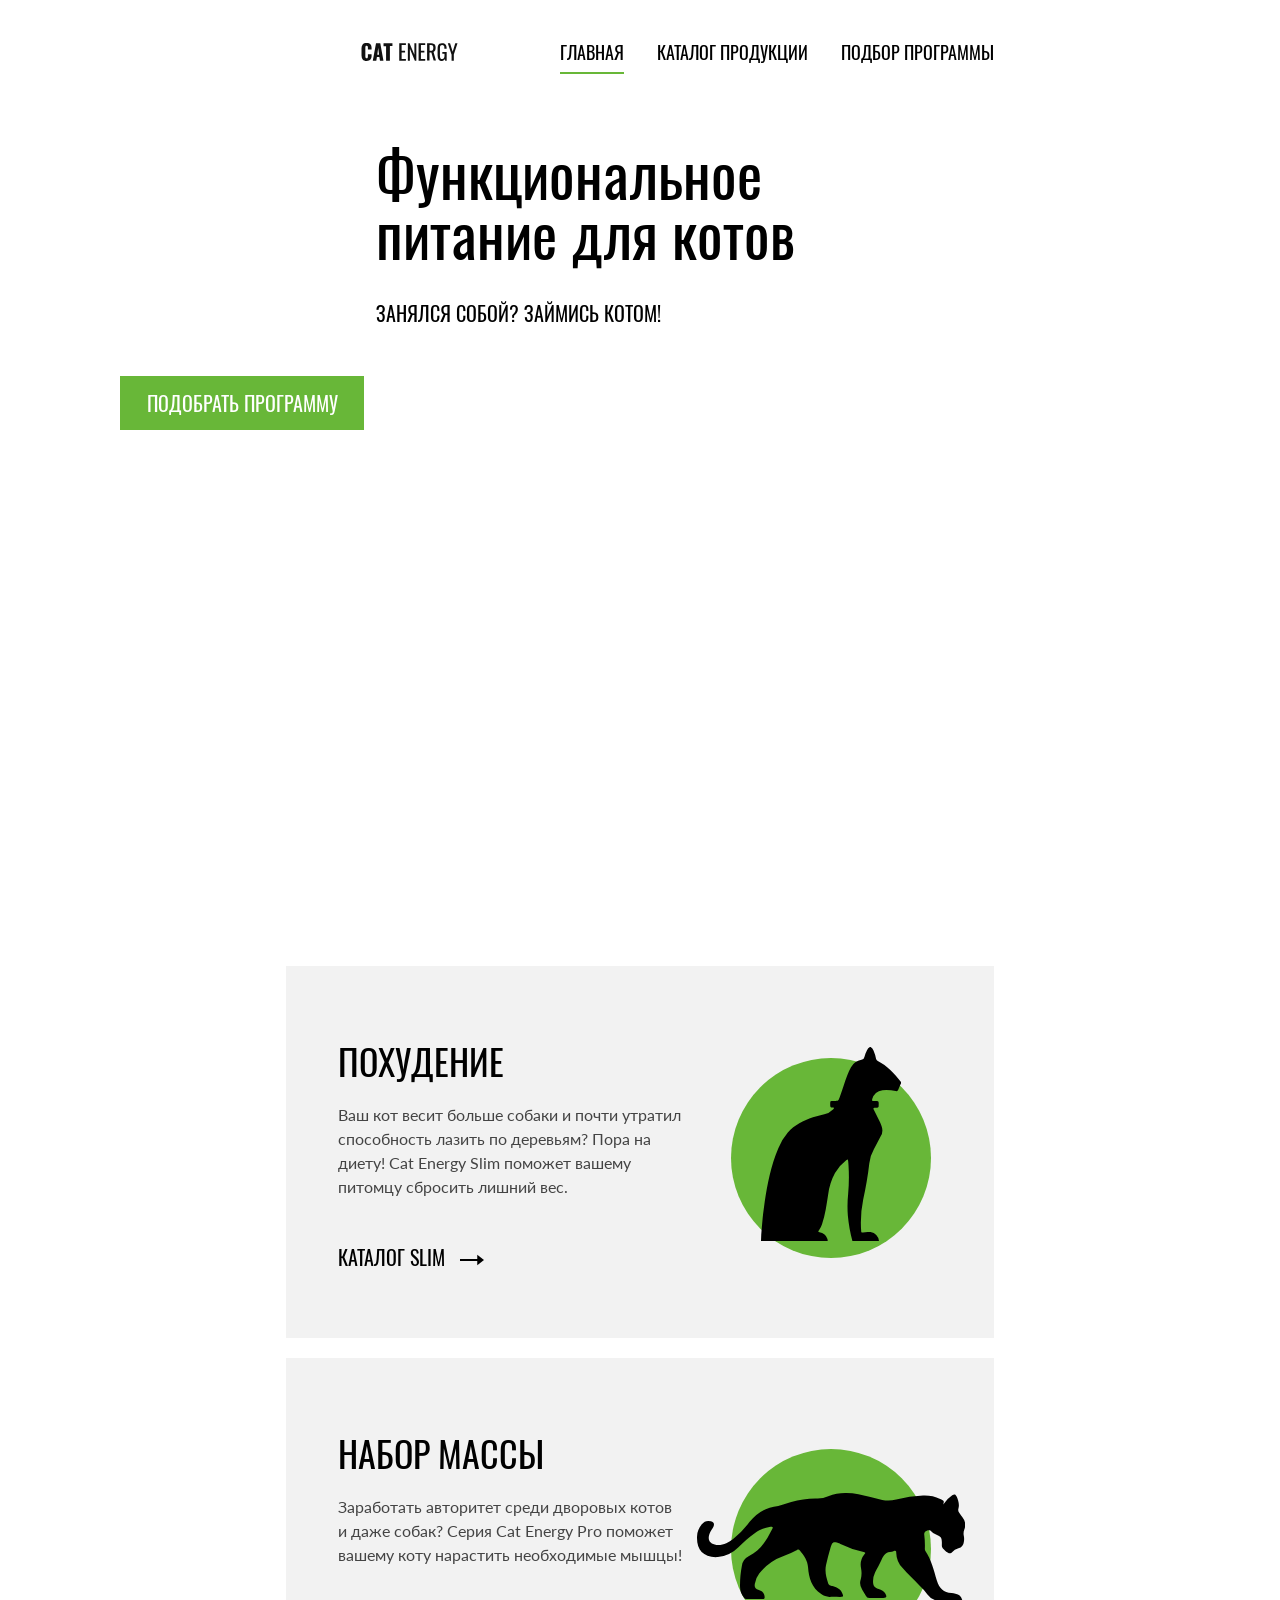
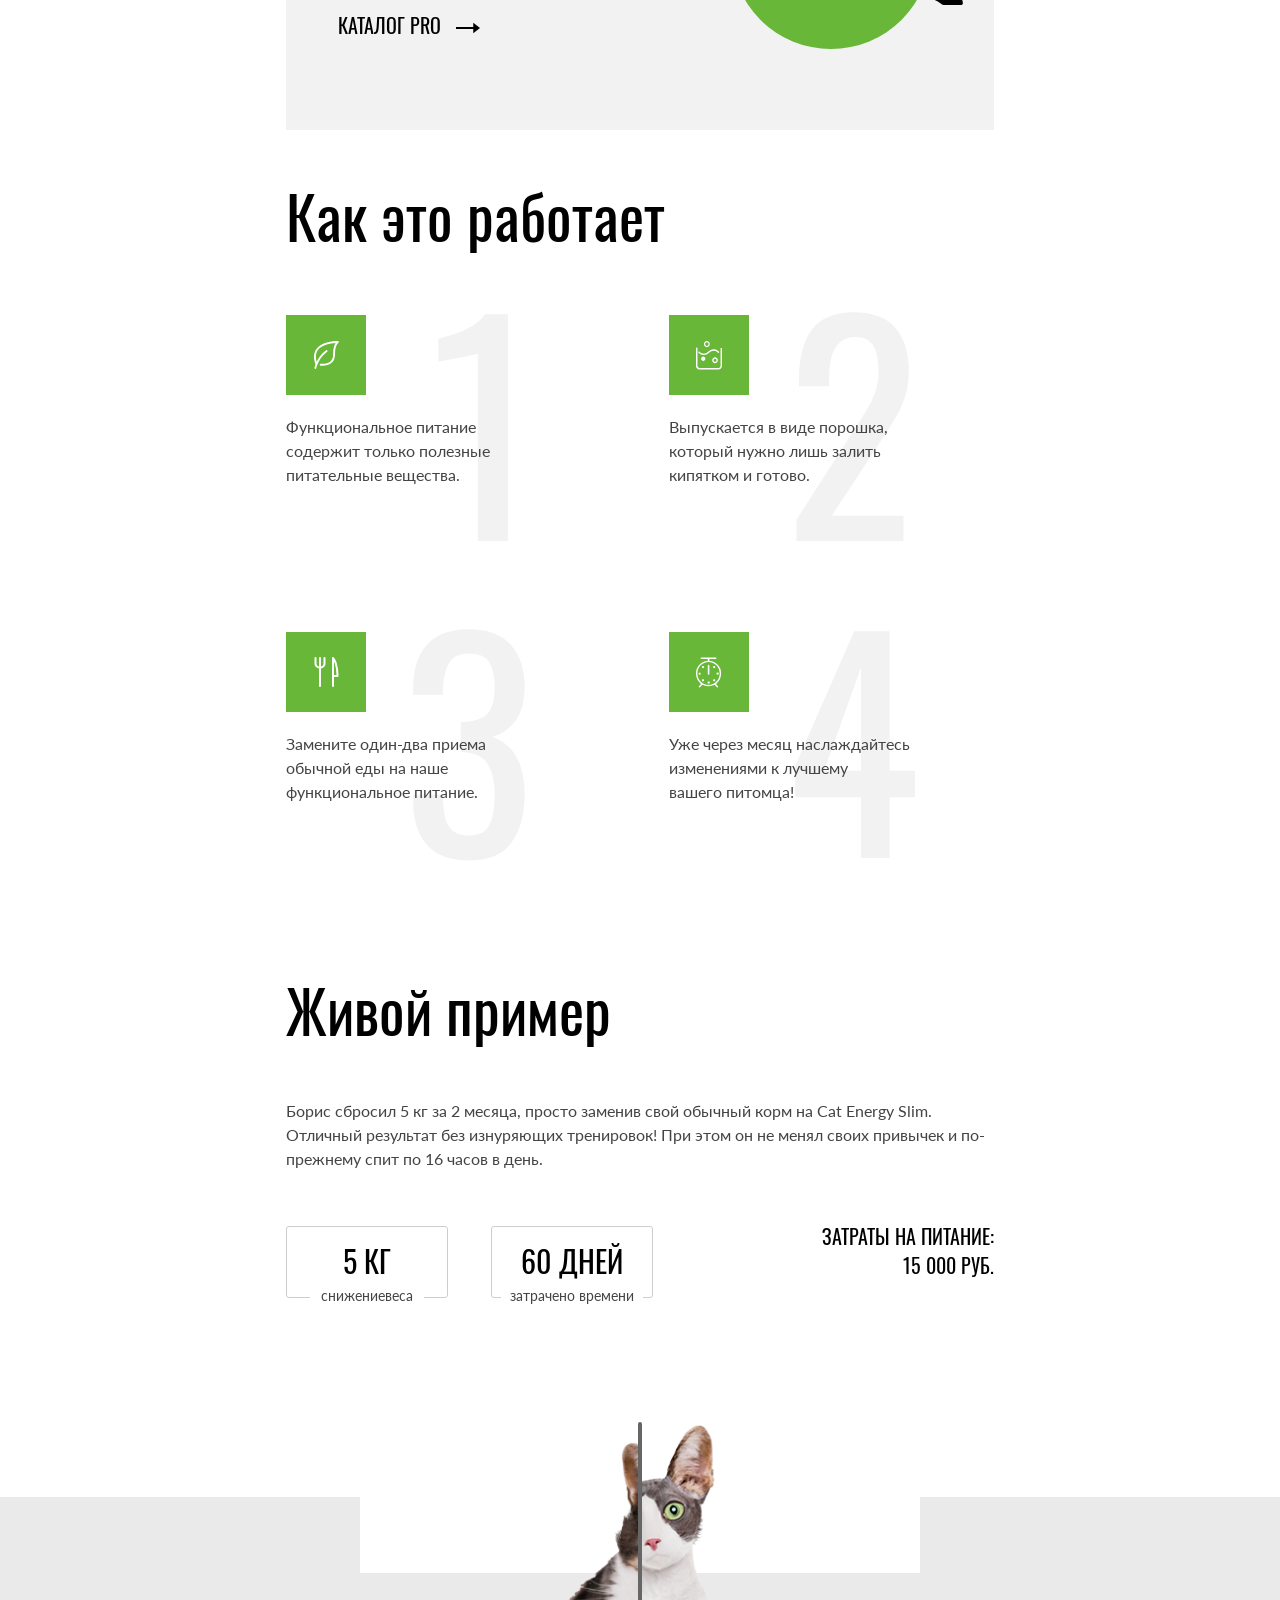
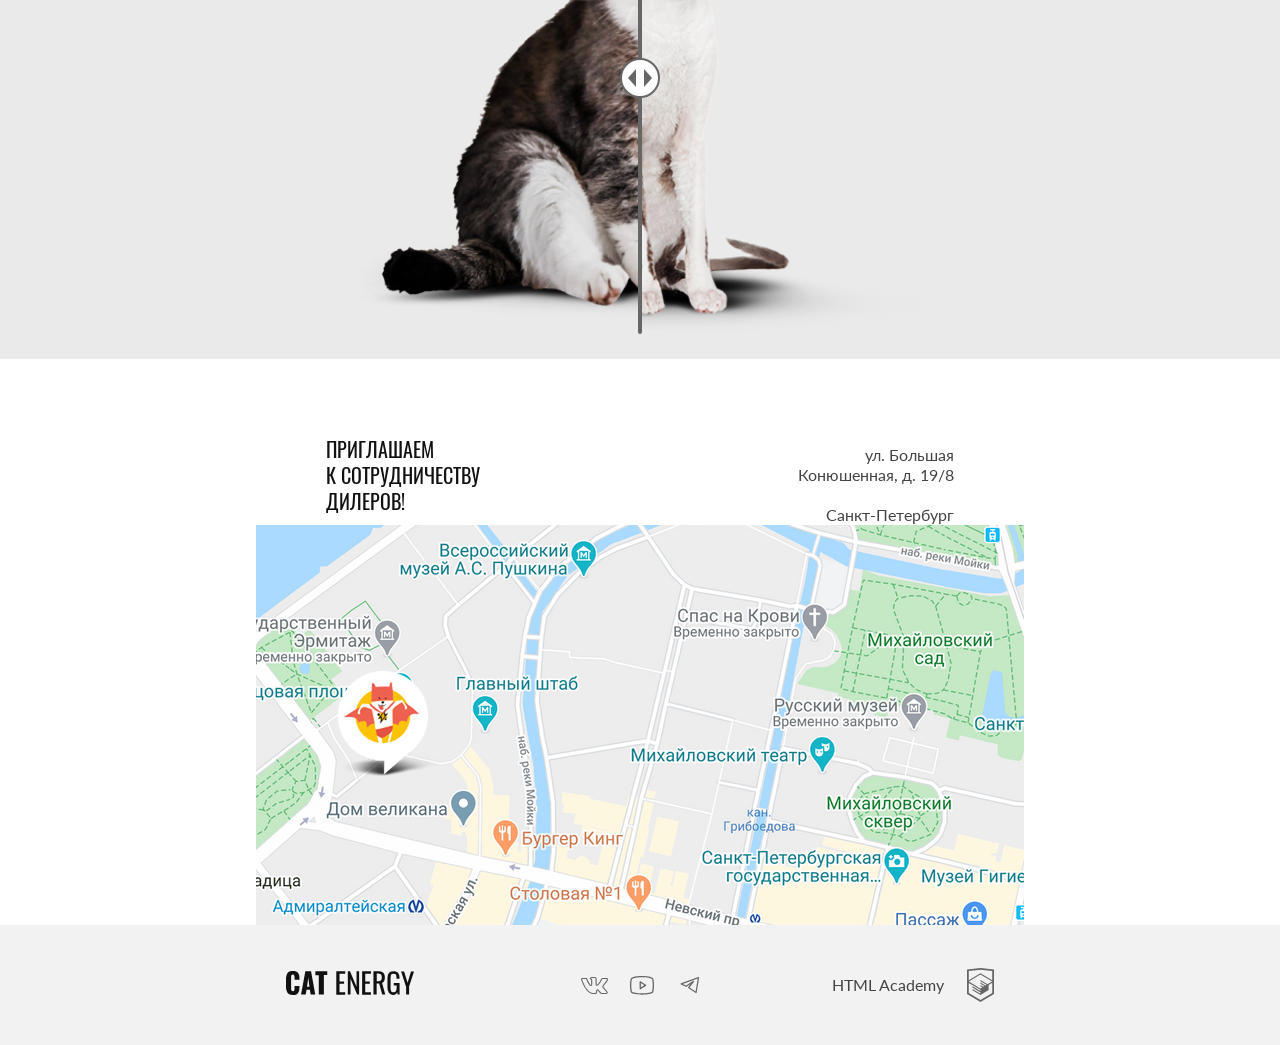
==== commit 22c3543f: "Deploying to gh-pages from @ ilyuzasultanova/2101285-cat-energy-3@f76ac4717d25591dca32f9917149aa39f7" ====
--- a/index.html
+++ b/index.html
@@ -1 +1 @@
-<!DOCTYPE html><html class="page" lang="ru"><head><meta charset="UTF-8"><title>Cat energy</title><meta name="viewport" content="width=device-width,initial-scale=1"><link rel="stylesheet" href="styles/styles.css"><link rel="icon" href="favicon.ico"><link rel="icon" href="favicons/icon.svg" type="image/svg+xml"><link rel="apple-touch-icon" href="favicons/180.png"><link rel="manifest" href="manifest.webmanifest"><script src="scripts/index.js" defer="defer"></script></head><body class="page__body"><header class="page-header"><div class="page-header__container container"><a class="page-header__logo logo" href="#"><picture><source width="70" height="59" type="image/svg+xml" media="(min-width: 1440px)" srcset="images/logo-desktop.svg"><source width="60" height="50" type="image/svg+xml" media="(min-width: 768px)" srcset="images/logo-tablet.svg"><img class="logo__image" src="images/logo-mobile.svg" width="33" height="38" alt="Логотип компании"></picture><img class="logo__image" src="images/logo-cat-energy.svg" width="101" height="18" alt="Cat energy"> </a><button class="page-header__toggle" type="button"><span class="visually-hidden">Открыть меню</span></button><nav class="page-header__navigation navigation navigation--nojs"><ul class="navigation__list"><li class="navigation__item"><a class="navigation__link navigation__link--current" href="#">Главная</a></li><li class="navigation__item"><a class="navigation__link" href="catalog.html">Каталог продукции</a></li><li class="navigation__item"><a class="navigation__link" href="#">Подбор программы</a></li></ul></nav></div><section class="page-header__hero hero"><div class="hero__container container"><h1 class="hero__title">Функциональное питание для котов</h1><p class="hero__slogan">Занялся собой? Займись котом!</p><picture><source width="552" height="499" type="image/png" media="(min-width: 1440px)" srcset="images/hero-can-desktop@1x.png, images/hero-can-desktop@2x.png 2x"><source width="709" height="609" type="image/png" media="(min-width: 768px)" srcset="images/hero-can-tablet@1x.png, images/hero-can-tablet@2x.png 2x"><img class="hero__image" src="images/hero-can-mobile@1x.png" srcset="images/hero-can-mobile@2x.png 2x" width="280" height="270" alt="Корм Cat energy со вкусом курицы"></picture><a class="hero__button button" href="#">Подобрать программу</a></div></section></header><main class="page-main"><section class="page-main__programs programs container"><h2 class="visually-hidden">Программы питания.</h2><ul class="programs__list"><li class="programs__item programs__item--slim"><h3 class="programs__title">Похудение</h3><p class="programs__description">Ваш кот весит больше собаки и почти утратил способность лазить по деревьям? Пора на диету! Cat Energy Slim поможет вашему питомцу сбросить лишний вес.</p><a class="programs__link" href="#">Каталог slim</a></li><li class="programs__item programs__item--pro"><h3 class="programs__title">Набор массы</h3><p class="programs__description">Заработать авторитет среди дворовых котов и даже собак? Серия Cat Energy Pro поможет вашему коту нарастить необходимые мышцы!</p><a class="programs__link" href="#">Каталог pro</a></li></ul></section><section class="page-main__plan plan container"><h2 class="plan__title">Как это работает</h2><ol class="plan__list"><li class="plan__item plan__item--leaf"><p class="plan__item-description">Функциональное питание содержит только полезные питательные вещества.</p></li><li class="plan__item plan__item--powder"><p class="plan__item-description">Выпускается в виде порошка, который нужно лишь залить кипятком и готово.</p></li><li class="plan__item plan__item--diet"><p class="plan__item-description">Замените один-два приема обычной еды на наше функциональное питание.</p></li><li class="plan__item plan__item--clock"><p class="plan__item-description">Уже через месяц наслаждайтесь изменениями к лучшему<br>вашего питомца!</p></li></ol></section><section class="page-main__example example"><div class="container"><h2 class="example__title">Живой пример</h2><p class="example__description">Борис сбросил 5 кг за 2 месяца, просто заменив свой обычный корм на Cat Energy Slim. Отличный результат без&nbsp;изнуряющих тренировок! При этом он не менял своих привычек и по-прежнему спит по 16 часов в день.</p><div class="example__wrapper"><dl class="example__list"><div class="example__list-item"><dt class="example__item-number">5 кг</dt><dd class="example__item-description">снижение<br>веса</dd></div><div class="example__list-item"><dt class="example__item-number">60 дней</dt><dd class="example__item-description example__item-description--wide">затрачено времени</dd></div></dl><div class="example__price-wrapper"><span class="example__price">Затраты на питание:</span> <span class="example__price">15 000 руб.</span></div></div><div class="example__slider-wrapper"><picture><source width="560" height="512" type="image/png" media="(min-width: 768px)" srcset="images/before-tablet@1x.png, images/before-tablet@2x.png 2x"><img class="example__image" src="images/before-mobile@1x.png" srcset="images/before-mobile@2x.png 2x" width="280" height="256" alt="Борис до похудения"></picture><picture><source width="560" height="512" type="image/png" media="(min-width: 768px)" srcset="images/after-tablet@1x.png, images/after-tablet@2x.png 2x"><img class="example__image" src="images/after-mobile@1x.png" srcset="images/after-mobile@2x.png 2x" width="280" height="256" alt="Борис после похудения"></picture><button class="example__slider-button" type="button"><span class="visually-hidden">Сравнить фотографии до и после</span></button></div></div></section><section class="page-main__address address"><h2 class="visually-hidden">Наш адрес.</h2><div class="address__container container"><p class="address__title">Приглашаем к&nbsp;сотрудничеству дилеров!</p><div class="address__wrapper"><p class="address__description">ул. Большая<br>Конюшенная, д. 19/8</p><p class="address__description">Санкт-Петербург</p></div></div><div class="address__map-wrapper"><iframe src="https://yandex.ru/map-widget/v1/?um=constructor%3A1a8fadb8cfbf8ff9bb6a417afe565c8a1e04361615ae46b48b94c8a59de31a7b&amp;source=constructor" width="100%" height="450" style="border:0;" allowfullscreen="" loading="lazy" referrerpolicy="strict-origin-when-cross-origin" title="Наше расположение на карте"></iframe></div></section></main><footer class="page-footer"><div class="page-footer__container container"><a class="page-footer__logo logo" href="#"><img class="page-footer__logo-image" src="images/logo-cat-energy.svg" width="128" height="24" alt="Логотип Cat energy"></a><h2 class="visually-hidden">Наши социальные сети.</h2><ul class="page-footer__socials socials"><li class="socials__item"><a class="socials__link socials__link--vkontakte" href="https://vk.com/htmlacademy"><span class="visually-hidden">Мы ВКонтакте.</span></a></li><li class="socials__item"><a class="socials__link socials__link--youtube" href="https://www.youtube.com/user/htmlacademyru"><span class="visually-hidden">Мы в YouTube.</span></a></li><li class="socials__item"><a class="socials__link socials__link--telegram" href="https://t.me/htmlacademy"><span class="visually-hidden">Мы в Телеграме.</span></a></li></ul><a class="page-footer__developer-link" href="https://htmlacademy.ru/intensive/adaptive"><span class="page-footer__developer-name">HTML Academy</span> <svg class="page-footer__developer-logo" width="27" height="34"><use href="icons/stack.svg#logo-html-academy"></use></svg></a></div></footer><script src="script.js"></script></body></html>+<!DOCTYPE html><html class="page" lang="ru"><head><meta charset="UTF-8"><title>Cat energy</title><meta name="viewport" content="width=device-width,initial-scale=1"><link rel="stylesheet" href="styles/styles.css"><link rel="icon" href="favicon.ico"><link rel="icon" href="favicons/icon.svg" type="image/svg+xml"><link rel="apple-touch-icon" href="favicons/180.png"><link rel="manifest" href="manifest.webmanifest"><link rel="preload" href="fonts/lato/Lato-Regular.woff2" as="font" type="font/woff2" crossorigin="anonymous"><link rel="preload" href="fonts/oswald/oswaldregular.woff2" as="font" type="font/woff2" crossorigin="anonymous"><script src="scripts/index.js" defer="defer"></script></head><body class="page__body"><header class="page-header"><div class="page-header__container container"><a class="page-header__logo logo" href="#"><picture><source width="70" height="59" type="image/svg+xml" media="(min-width: 1440px)" srcset="images/logo-desktop.svg"><source width="60" height="50" type="image/svg+xml" media="(min-width: 768px)" srcset="images/logo-tablet.svg"><img src="images/logo-mobile.svg" width="33" height="38" alt="Логотип компании"></picture><img class="logo__image" src="images/logo-cat-energy.svg" width="101" height="18" alt="Cat energy"> </a><button class="page-header__toggle" type="button"><span class="visually-hidden">Открыть меню</span></button><nav class="page-header__navigation navigation navigation--nojs"><ul class="navigation__list"><li class="navigation__item"><a class="navigation__link navigation__link--current" href="#">Главная</a></li><li class="navigation__item"><a class="navigation__link" href="catalog.html">Каталог продукции</a></li><li class="navigation__item"><a class="navigation__link" href="#">Подбор программы</a></li></ul></nav></div><section class="page-header__hero hero"><div class="hero__container container"><h1 class="hero__title">Функциональное питание для котов</h1><p class="hero__slogan">Занялся собой? Займись котом!</p><picture><source media="(min-width: 1440px)" srcset="images/hero-can-desktop@1x.webp, images/hero-can-desktop@2x.webp 2x" width="552" height="499" type="image/webp"><source media="(min-width: 768px)" srcset="images/hero-can-tablet@1x.webp, images/hero-can-tablet@2x.webp 2x" width="709" height="609" type="image/webp"><source srcset="images/hero-can-mobile@1x.webp, images/hero-can-mobile@2x.webp 2x" width="280" height="270" type="image/webp"><source media="(min-width: 1440px)" srcset="images/hero-can-desktop@1x.png, images/hero-can-desktop@2x.png 2x" width="552" height="499" type="image/png"><source media="(min-width: 768px)" srcset="images/hero-can-tablet@1x.png, images/hero-can-tablet@2x.png 2x" width="709" height="609" type="image/png"><img class="hero__image" src="images/hero-can-mobile@1x.png" srcset="images/hero-can-mobile@2x.png 2x" width="280" height="270" alt="Корм Cat energy со вкусом курицы"></picture><a class="hero__button button" href="#">Подобрать программу</a></div></section></header><main class="page-main"><section class="page-main__programs programs container"><h2 class="visually-hidden">Программы питания.</h2><ul class="programs__list"><li class="programs__item programs__item--slim"><h3 class="programs__title">Похудение</h3><p class="programs__description">Ваш кот весит больше собаки и почти утратил способность лазить по деревьям? Пора на диету! Cat Energy Slim поможет вашему питомцу сбросить лишний вес.</p><a class="programs__link" href="#">Каталог slim</a></li><li class="programs__item programs__item--pro"><h3 class="programs__title">Набор массы</h3><p class="programs__description">Заработать авторитет среди дворовых котов и даже собак? Серия Cat Energy Pro поможет вашему коту нарастить необходимые мышцы!</p><a class="programs__link" href="#">Каталог pro</a></li></ul></section><section class="page-main__plan plan container"><h2 class="plan__title">Как это работает</h2><ol class="plan__list"><li class="plan__item plan__item--leaf"><p class="plan__item-description">Функциональное питание содержит только полезные питательные вещества.</p></li><li class="plan__item plan__item--powder"><p class="plan__item-description">Выпускается в виде порошка, который нужно лишь залить кипятком и готово.</p></li><li class="plan__item plan__item--diet"><p class="plan__item-description">Замените один-два приема обычной еды на наше функциональное питание.</p></li><li class="plan__item plan__item--clock"><p class="plan__item-description">Уже через месяц наслаждайтесь изменениями к лучшему<br>вашего питомца!</p></li></ol></section><section class="page-main__example example"><div class="example__container container"><h2 class="example__title">Живой пример</h2><p class="example__description">Борис сбросил 5 кг за 2 месяца, просто заменив свой обычный корм на Cat Energy Slim. Отличный результат без&nbsp;изнуряющих тренировок! При этом он не менял своих привычек и по-прежнему спит по 16 часов в день.</p><div class="example__wrapper"><dl class="example__list"><div class="example__list-item"><dt class="example__item-number">5 кг</dt><dd class="example__item-description">снижение<br>веса</dd></div><div class="example__list-item"><dt class="example__item-number">60 дней</dt><dd class="example__item-description example__item-description--wide">затрачено времени</dd></div></dl><div class="example__price-wrapper"><span class="example__price">Затраты на питание:</span> <span class="example__price">15 000 руб.</span></div></div><div class="example__slider slider"><div class="slider__before"><picture><source width="560" height="512" type="image/png" media="(min-width: 768px)" srcset="images/before-tablet@1x.png, images/before-tablet@2x.png 2x"><img class="slider__image" src="images/before-mobile@1x.png" srcset="images/before-mobile@2x.png 2x" width="280" height="256" alt="Борис до похудения"></picture></div><div class="slider__after"><picture><source width="560" height="512" type="image/png" media="(min-width: 768px)" srcset="images/after-tablet@1x.png, images/after-tablet@2x.png 2x"><img class="slider__image" src="images/after-mobile@1x.png" srcset="images/after-mobile@2x.png 2x" width="280" height="256" alt="Борис после похудения"></picture></div><button class="slider__button" type="button"><span class="visually-hidden">Сравнить фотографии до и после</span></button></div></div></section><section class="page-main__address address"><h2 class="visually-hidden">Наш адрес.</h2><div class="address__container container"><p class="address__title">Приглашаем к&nbsp;сотрудничеству дилеров!</p><div class="address__wrapper"><p class="address__description">ул. Большая<br>Конюшенная, д. 19/8</p><p class="address__description">Санкт-Петербург</p></div></div><div class="address__map-wrapper"><iframe class="address__map" src="https://yandex.ru/map-widget/v1/?um=constructor%3A1a8fadb8cfbf8ff9bb6a417afe565c8a1e04361615ae46b48b94c8a59de31a7b&amp;source=constructor" style="border:0;" allowfullscreen="" loading="lazy" referrerpolicy="strict-origin-when-cross-origin" title="Наше расположение на карте"></iframe><picture><source width="70" height="59" type="image/png" media="(min-width: 1440px)" srcset="images/map-desktop@1x.png"><source width="60" height="50" type="image/png" media="(min-width: 768px)" srcset="images/map-tablet@1x.png"><img class="address__fallback" src="images/map-mobile@1x.png" width="320" height="362" alt="Наше расположение на карте"></picture></div></section></main><footer class="page-footer"><div class="page-footer__container container"><a class="page-footer__logo" href="#"><img class="page-footer__logo-image" src="images/logo-cat-energy.svg" width="128" height="24" alt="Логотип Cat energy"></a><h2 class="visually-hidden">Наши социальные сети.</h2><ul class="page-footer__socials socials"><li class="socials__item"><a class="socials__link socials__link--vkontakte" href="https://vk.com/htmlacademy"><span class="visually-hidden">Мы ВКонтакте.</span></a></li><li class="socials__item"><a class="socials__link socials__link--youtube" href="https://www.youtube.com/user/htmlacademyru"><span class="visually-hidden">Мы в YouTube.</span></a></li><li class="socials__item"><a class="socials__link socials__link--telegram" href="https://t.me/htmlacademy"><span class="visually-hidden">Мы в Телеграме.</span></a></li></ul><a class="page-footer__developer-link" href="https://htmlacademy.ru/intensive/adaptive"><span class="page-footer__developer-name">HTML Academy</span> <svg class="page-footer__developer-logo" width="27" height="34"><use href="icons/stack.svg#logo-html-academy"></use></svg></a></div></footer></body></html>
--- a/styles/styles.css
+++ b/styles/styles.css
@@ -1 +1 @@
-@font-face{font-family:Lato;font-weight:400;font-style:normal;font-display:swap;src:url(../fonts/lato/Lato-Regular.woff2)format("woff2")}@font-face{font-family:Oswald;font-weight:400;font-style:normal;font-display:swap;src:url(../fonts/oswald/oswaldregular.woff2)format("woff2")}.visually-hidden{clip:rect(0 0 0 0);border:0;width:1px;height:1px;margin:-1px;padding:0;position:absolute;overflow:hidden}.page__body{color:#444;margin:0;font-family:Lato,sans-serif;font-size:14px;line-height:18px}.container{box-sizing:border-box;width:320px;margin:0 auto;padding-inline:20px}@media (width>=768px){.container{width:768px;padding-inline:30px}}@media (width>=1440px){.container{width:1440px;padding-inline:110px}}.page-header{font-family:Oswald,sans-serif;position:relative}@media (width>=768px){.page-header__container{justify-content:space-between;align-items:center;display:flex}}@media (width>=1440px){.page-header__container{align-items:center;display:flex}}@media (width<=767px){.page-header__toggle{background-color:#fff;background-image:url(../icons/stack.svg#menu);background-position:50%;background-repeat:no-repeat;background-size:24px 24px;border:none;width:40px;height:40px;padding:8px;display:block;position:absolute;top:12px;right:13px}}@media (width>=768px){.page-header__toggle{display:none}}.page-header__toggle:has(+.navigation--nojs){display:none}.page-header__toggle:has(+.navigation--closed){display:block}@media (width>=768px){.page-header__toggle:has(+.navigation--closed){display:none}}.page-header__toggle:has(+.navigation--open){background-image:url(../icons/stack.svg#close);background-size:18px 18px;padding:11px;display:block}@media (width>=768px){.page-header__toggle:has(+.navigation--open){display:none}}@media (width<=767px){.navigation--open{z-index:1;background-color:#fff;width:100%;position:absolute;top:65px;left:0}.navigation--closed{display:none}}.navigation__list{text-align:center;text-transform:uppercase;margin:0;padding:0;font-size:20px;line-height:20px;list-style-type:none}@media (width>=768px){.navigation__list{gap:15px;font-size:18px;line-height:24px;display:flex}}.navigation__item{box-sizing:border-box;border-bottom:1px solid #e6e6e6;min-height:66px;padding-top:22px}@media (width>=768px){.navigation__item{border-bottom:none}}.navigation__item:first-child{border-top:1px solid #e6e6e6}@media (width>=768px){.navigation__item:first-child{border-top:none}}.navigation__link{color:#000;text-decoration:none}.logo{justify-content:space-between;align-items:center;width:190px;min-height:65px;display:flex}@media (width>=768px){.logo{width:174px}}@media (width>=1440px){.logo{width:202px}}.hero{background-image:linear-gradient(#68b738d9 302px,#0000 302px),url(../images/hero-background-mobile@1x.jpg);background-repeat:no-repeat;padding-bottom:10px;font-family:Oswald,sans-serif;position:relative}@media (width>=768px){.hero{background-image:none;padding-bottom:0}}@media (width>=1440px){.hero{min-height:580px}}.hero__container{text-align:center}@media (width>=768px){.hero__container{text-align:left;flex-direction:column;display:flex}}@media (width>=1440px){.hero__container{align-items:flex-start}}.hero__title{color:#fff;margin-top:0;margin-bottom:25px;padding-top:27px;font-size:36px;font-weight:400;line-height:36px}@media (width>=768px){.hero__title{color:#000;width:530px;margin-top:65px;margin-bottom:40px;margin-left:90px;padding-top:0;font-size:60px;line-height:60px}}@media (width>=1440px){.hero__title{margin-top:110px;margin-left:80px}}.hero__slogan{text-transform:uppercase;color:#fff;margin-top:0;margin-bottom:29px;line-height:14px}@media (width>=768px){.hero__slogan{color:#000;width:530px;margin-bottom:21px;margin-left:90px;font-size:20px;line-height:20px}}@media (width>=1440px){.hero__slogan{margin-bottom:52px;margin-left:80px}.hero__image{position:absolute;bottom:52px;right:331px}}@media (width>=768px){.hero__button.button{box-sizing:border-box;text-align:center;min-width:244px;min-height:54px;padding:14px;font-size:20px;line-height:26px;position:absolute;bottom:526px;left:140px}}@media (width>=1440px){.hero__button.button{margin-left:80px;position:static}}.button{box-sizing:border-box;text-transform:uppercase;text-align:center;color:#fff;background-color:#68b738;border:none;padding:10px;font-family:Oswald,sans-serif;font-size:16px;line-height:20px;text-decoration:none;display:block}.button--alternative{color:#444;background-color:#f2f2f2}.page-main{padding-top:10px}.page-main__title{margin-top:17px;margin-bottom:31px;font-family:Oswald,sans-serif;font-size:36px;font-weight:400;line-height:36px}@media (width>=768px){.page-main__title{margin-top:55px;margin-bottom:155px;font-size:60px;line-height:60px}}@media (width>=1440px){.page-main__title{margin-top:64px}}.programs{padding-top:10px;padding-bottom:10px}@media (width>=768px){.programs{padding-top:0}}.programs__list{margin:0;padding:0;list-style-type:none}@media (width>=1440px){.programs__list{flex-wrap:wrap;justify-content:space-between;display:flex}}.programs__item{box-sizing:border-box;background-color:#f2f2f2;min-height:266px;padding:20px;position:relative}@media (width>=768px){.programs__item{min-height:372px;padding:52px}}@media (width>=1440px){.programs__item{width:570px}}.programs__item:not(:last-child){margin-bottom:20px}@media (width>=1440px){.programs__item:not(:last-child){margin-bottom:0}}.programs__item--slim:before{content:"";background-color:#68b738;border-radius:50%;width:50px;height:50px;display:inline-block;position:absolute;top:24px;left:20px}@media (width>=768px){.programs__item--slim:before{width:200px;height:200px}}@media (width>=1440px){.programs__item--slim:before{width:100px;height:100px}}@media (width>=768px){.programs__item--slim:before{top:92px;left:445px}}@media (width>=1440px){.programs__item--slim:before{top:47px;left:52px}}.programs__item--slim:after{content:"";background-image:url(../icons/stack.svg#cat-slim);width:36px;height:50px;display:inline-block;position:absolute;top:21px;left:27px}@media (width>=768px){.programs__item--slim:after{width:140px;height:194px;top:81px;left:475px}}@media (width>=1440px){.programs__item--slim:after{width:70px;height:97px;top:41px;left:67px}}.programs__item--pro:before{content:"";background-color:#68b738;border-radius:50%;width:50px;height:50px;display:inline-block;position:absolute;top:24px;left:21px}@media (width>=768px){.programs__item--pro:before{width:200px;height:200px}}@media (width>=1440px){.programs__item--pro:before{width:100px;height:100px}}@media (width>=768px){.programs__item--pro:before{top:91px;left:445px}}@media (width>=1440px){.programs__item--pro:before{top:47px;left:52px}}.programs__item--pro:after{content:"";background-image:url(../icons/stack.svg#cat-pro);width:67px;height:28px;display:inline-block;position:absolute;top:35px;left:12px}@media (width>=768px){.programs__item--pro:after{width:268px;height:112px;top:135px;left:411px}}@media (width>=1440px){.programs__item--pro:after{width:134px;height:56px;top:67px;left:33px}}.programs__title{text-transform:uppercase;color:#000;margin:10px 0 29px 70px;font-family:Oswald,sans-serif;font-size:24px;font-weight:400;line-height:37px}@media (width>=768px){.programs__title{margin:25px 0 24px;font-size:36px;line-height:36px}}@media (width>=1440px){.programs__title{margin:25px 0 73px 162px}}.programs__description{width:230px;margin-top:0;margin-bottom:38px}@media (width>=768px){.programs__description{width:344px;margin-bottom:48px;font-size:16px;line-height:24px}}@media (width>=1440px){.programs__description{width:465px;margin-bottom:23px}}.programs__link{text-transform:uppercase;color:#000;font-family:Oswald,sans-serif;font-size:16px;line-height:16px;text-decoration:none}@media (width>=768px){.programs__link{font-size:20px;line-height:20px}}.programs__link:after{content:"";transform-origin:0;background-image:url(../icons/stack.svg#arrow);background-size:cover;width:24px;height:12px;margin-left:15px;transition:transform .3s linear;display:inline-block}.programs__link:is(:hover,:active,:focus-visible):after{transform:scaleX(1.33)}.plan{padding-top:10px;padding-bottom:10px}.plan__title{color:#000;margin-top:0;margin-bottom:30px;font-family:Oswald,sans-serif;font-size:36px;font-weight:400;line-height:40px}@media (width>=768px){.plan__title{margin-top:35px;margin-bottom:70px;font-size:60px;line-height:60px}}.plan__list{counter-reset:plan 0;margin:0;padding:0;list-style-type:none}@media (width<=767px){.plan__list{margin-bottom:39px}}@media (width>=768px){.plan__list{flex-wrap:wrap;gap:90px 133px;margin-bottom:50px;display:flex}}@media (width>=1440px){.plan__list{gap:0 73px}}.plan__item{counter-increment:plan 1;align-items:center;gap:20px;display:flex;position:relative}@media (width<=767px){.plan__item{margin-bottom:20px}.plan__item br{display:none}}@media (width>=768px){.plan__item{flex-direction:column;align-items:flex-start;width:250px;min-height:227px}}.plan__item--leaf:before{content:"";background-color:#68b738;background-image:url(../icons/stack.svg#leaf);background-position:50%;background-repeat:no-repeat;background-size:25px 28px;width:60px;height:60px;display:inline-block}@media (width>=768px){.plan__item--leaf:before{width:80px;height:80px}}.plan__item--powder:before{content:"";background-color:#68b738;background-image:url(../icons/stack.svg#powder);background-position:50%;background-repeat:no-repeat;background-size:26px 29px;width:60px;height:60px;display:inline-block}@media (width>=768px){.plan__item--powder:before{width:80px;height:80px}}.plan__item--diet:before{content:"";background-color:#68b738;background-image:url(../icons/stack.svg#diet);background-position:50%;background-repeat:no-repeat;background-size:25px 30px;width:60px;height:60px;display:inline-block}@media (width>=768px){.plan__item--diet:before{width:80px;height:80px}}.plan__item--clock:before{content:"";background-color:#68b738;background-image:url(../icons/stack.svg#clock);background-position:50%;background-repeat:no-repeat;background-size:26px 31px;width:60px;height:60px;display:inline-block}@media (width>=768px){.plan__item--clock:before{width:80px;height:80px}}.plan__item-description{width:200px;margin-top:0;margin-bottom:0}@media (width>=768px){.plan__item-description{z-index:1;width:250px;font-size:16px;line-height:24px}.plan__item:after{content:counter(plan);text-align:center;color:#f2f2f2;font-family:Oswald,sans-serif;font-size:280px;line-height:280px;position:absolute;top:-40px;right:0}}.example{background-image:linear-gradient(#eaeaea 0%);padding:10px 0}@media (width>=768px){.example{background-image:linear-gradient(0deg,#eaeaea 462px,#0000 462px)}}.example__title{color:#000;margin-top:15px;margin-bottom:40px;font-family:Oswald,sans-serif;font-size:36px;font-weight:400;line-height:40px}@media (width>=768px){.example__title{margin-top:35px;margin-bottom:146px;font-size:60px;line-height:60px}}.example__description{margin-top:0;margin-bottom:20px}@media (width>=768px){.example__description{margin-bottom:55px;font-size:16px;line-height:24px}}@media (width>=1440px){.example__description{width:450px;margin-bottom:69px}}.example__wrapper{text-align:center}@media (width>=768px){.example__wrapper{justify-content:space-between;display:flex}}@media (width>=1440px){.example__wrapper{flex-direction:column;align-items:flex-start;margin-bottom:35px}}.example__list{justify-content:space-between;margin-top:0;margin-bottom:0;display:flex}@media (width>=768px){.example__list{gap:43px}}.example__list-item{flex-direction:column;align-items:center;display:flex}.example__item-number{box-sizing:border-box;text-transform:uppercase;color:#000;border:1px solid #cdcdcd;border-radius:3px;width:124px;min-height:56px;font-family:Oswald,sans-serif;font-size:24px;line-height:56px}@media (width>=768px){.example__item-number{width:162px;min-height:72px;padding-top:15px;font-size:30px;line-height:37px}}.example__item-description{background-color:#eaeaea;width:87px;margin-top:-9px;margin-bottom:20px;margin-left:0;font-size:12px;line-height:12px}@media (width>=768px){.example__item-description{background-color:#fff;width:114px;font-size:14px;line-height:14px}.example__item-description br{display:none}.example__item-description--wide{width:142px}}.example__price-wrapper{text-align:center}@media (width>=768px){.example__price-wrapper{text-align:right;flex-direction:column;gap:9px;display:flex}}@media (width>=1440px){.example__price-wrapper{flex-direction:row;column-gap:63px}}.example__price{text-transform:uppercase;color:#000;font-family:Oswald,sans-serif;line-height:20px}@media (width>=768px){.example__price{font-size:20px}}.example__slider-button{cursor:pointer;background-color:#666;border:none;border-radius:2px;width:4px;height:256px;margin-left:20px;padding:0;display:block;position:relative}.example__slider-button:before{content:"";background-color:#fff;border:2px solid #666;border-radius:50%;width:40px;height:40px;display:block;position:absolute;top:50%;left:50%;transform:translate(-50%,-50%)}.example__slider-button:after{content:"";background-color:#666;width:24px;height:18px;display:block;position:absolute;top:50%;left:50%;transform:translate(-50%,-50%);-webkit-mask-image:url(../icons/stack.svg#slider-arrow);mask-image:url(../icons/stack.svg#slider-arrow)}.address{padding-top:10px;position:relative}.address--with-background{background-color:#f2f2f2}.address__container.container{display:flex}@media (width>=768px){.address__container.container{justify-content:space-between}}@media (width>=1440px){.address__container.container{box-sizing:border-box;background-color:#fff;width:565px;min-height:199px;padding:30px;position:absolute;top:95px;left:110px}}.address__title{text-transform:uppercase;color:#111;width:140px;margin-top:16px;margin-bottom:0;font-family:Oswald,sans-serif;font-size:16px;line-height:20px}@media (width>=768px){.address__title{width:180px;margin-top:51px;margin-left:40px;font-size:20px;line-height:26px}}@media (width>=1440px){.address__title{margin-top:31px;margin-left:50px}}.address__wrapper{width:140px;margin-top:16px}@media (width>=768px){.address__wrapper{text-align:right;flex-direction:column;row-gap:20px;width:165px;margin-top:60px;margin-right:40px;display:flex}}@media (width>=1440px){.address__wrapper{text-align:left;margin-top:30px;margin-right:58px}}.address__description{margin-top:0;margin-bottom:0;line-height:20px}@media (width>=768px){.address__description{font-size:16px}}.products{margin:0;padding:0;list-style-type:none}@media (width>=768px){.products{grid-template-columns:repeat(2,324px);gap:141px 60px;display:grid}}@media (width>=1440px){.products{grid-template-columns:repeat(4,245px);gap:144px 80px}}.product-card{box-sizing:border-box;grid-template-rows:repeat(3,min-content);grid-template-columns:repeat(2,140px);row-gap:14px;min-height:209px;padding-top:20px;padding-bottom:25px;display:grid}@media (width>=768px){.product-card{padding-top:0;padding-bottom:0;box-sizing:border-box;background-color:#f2f2f2;grid-template-rows:repeat(4,min-content);grid-template-columns:250px;min-height:430px;padding-inline:37px}}@media (width>=1440px){.product-card{grid-template-columns:169px}}.product-card__description{margin-top:0;margin-bottom:21px;font-size:12px;line-height:16px}.product-card__image-link{grid-area:1/1/3/2}@media (width>=768px){.product-card__image-link{text-align:center;grid-area:1/1/2/-1;margin-bottom:-81px}.product-card__image{transform:translateY(-81px)}}.product-card__link{grid-area:1/2/2/-1;text-decoration:none}@media (width>=768px){.product-card__link{grid-area:2/1/3/-1;margin-bottom:20px}}.product-card__title{text-transform:uppercase;color:#222;margin-top:0;margin-bottom:0;font-family:Oswald,sans-serif;font-size:16px;font-weight:400;line-height:20px}@media (width>=768px){.product-card__title{text-align:center;font-size:20px;line-height:24px}}.products__item--show-more .product-card__title{color:#111;margin-bottom:8px}.product-card__features{flex-wrap:wrap;grid-area:2/2/3/-1;justify-content:space-between;font-size:12px;line-height:16px;display:flex}@media (width>=768px){.product-card__features{grid-area:3/1/4/-1;row-gap:12px;margin-bottom:37px;font-size:16px;line-height:20px}}.product-card__feature-name{width:65px}@media (width>=768px){.product-card__feature-name{width:120px}}@media (width>=1440px){.product-card__feature-name{width:80px}}.product-card__feature-description{text-align:right;width:65px;margin-left:0}@media (width>=768px){.product-card__feature-description{width:120px}}@media (width>=1440px){.product-card__feature-description{width:80px}}.product-card__order-link{grid-area:3/1/4/-1}@media (width>=768px){.product-card__order-link{grid-area:4/1/5/-1}}.show-more{box-sizing:border-box;text-align:center;min-height:208px;display:block}@media (width>=768px){.show-more{border:2px solid #f2f2f2;width:324px;min-height:429px;padding:50px 37px 40px}}@media (width>=1440px){.show-more{width:245px;min-height:431px}}.show-more:before{content:"";background-image:url(../icons/stack.svg#plus);background-position:50%;background-repeat:no-repeat;width:60px;height:60px;margin-bottom:23px;display:inline-block}@media (width>=768px){.show-more:before{margin-bottom:50px}}.show-more__title{text-transform:uppercase;color:#111;margin-bottom:8px;font-family:Oswald,sans-serif;font-size:16px;font-weight:400;line-height:20px}@media (width>=768px){.show-more__title{margin-bottom:23px;font-size:20px;line-height:24px}}@media (width>=1440px){.show-more__title{margin-bottom:26px}}.show-more__description{margin-bottom:21px;font-size:12px;line-height:16px}@media (width>=768px){.show-more__description{margin-bottom:82px;font-size:16px;line-height:18px}}@media (width>=1440px){.show-more__description{margin-bottom:90px}}.extra-products{padding-top:10px;padding-bottom:10px}@media (width>=1440px){.extra-products{grid-template-rows:50px 288px;grid-template-columns:965px 245px;gap:10px;display:grid}}.extra-products__title{text-align:left;margin-top:5px;font-family:Oswald,sans-serif;font-size:24px;font-weight:400;line-height:24px}@media (width>=1440px){.extra-products__title{grid-area:1/1/2/2;font-size:40px;line-height:40px}.extra-products__products-table{grid-area:2/1/3/2}}.extra-products__gift-wrapper{box-sizing:border-box;text-align:center;background-image:linear-gradient(#68b738d9),url(../images/gift-background-mobile@1x.png);background-position:50%;background-repeat:no-repeat;height:290px;padding:10px}@media (width>=1440px){.extra-products__gift-wrapper{grid-area:2/2/-1/-1}}.extra-products__gift{text-align:center;color:#fff;width:170px;margin:0 auto;font-size:16px;line-height:20px}.extra-products__gift-wrapper:before{content:"";background-image:url(../icons/stack.svg#gift);background-position:50%;background-repeat:no-repeat;width:78px;height:80px;margin-top:49px;margin-bottom:48px;display:inline-block}.products-table__product{grid-template-rows:repeat(3,min-content);grid-template-columns:200px 70px;align-items:center;gap:10px;display:grid}@media (width>=768px){.products-table__product{grid-template-rows:repeat(2,min-content);grid-template-columns:350px 190px 70px;margin-bottom:54px;padding-inline:38px}}@media (width>=1440px){.products-table__product{grid-template-rows:min-content;grid-template-columns:360px 190px 70px 244px;margin-bottom:32px}}.products-table__name{text-transform:uppercase;color:#222;grid-area:1/1/2/-1;font-family:Oswald,sans-serif;font-size:16px;line-height:16px}@media (width>=768px){.products-table__name{grid-column:1/2}}.products-table__amount{grid-area:2/1/3/2;line-height:14px}@media (width>=768px){.products-table__amount{grid-area:1/2/2/3}}.products-table__price{text-align:right;grid-area:2/2/3/-1;line-height:14px}@media (width>=768px){.products-table__price{text-align:left;grid-area:1/3/2/4}}.products-table__order{grid-area:3/1/4/-1}@media (width>=768px){.products-table__order{grid-row:2/3}}@media (width>=1440px){.products-table__order{grid-area:1/4/2/5}}.subscription{padding-top:10px;padding-bottom:10px;font-family:Oswald,sans-serif}@media (width>=768px){.subscription{flex-direction:column;align-items:center;display:flex}}.subscription__title{margin-top:0;margin-bottom:32px;font-size:24px;font-weight:400;line-height:24px}@media (width>=768px){.subscription__title{align-self:flex-start;font-size:32px;line-height:32px}}@media (width>=1440px){.subscription__title{font-size:40px;line-height:40px}}.subscription__description{text-align:center;margin-top:0;margin-bottom:24px;font-size:16px;line-height:24px}@media (width>=768px){.subscription__description{max-width:600px;font-size:24px;line-height:32px}}@media (width>=1440px){.subscription__description{max-width:1000px}}@media (width>=768px){.subscription__form{align-items:flex-start;display:flex}}.subscription__email{box-sizing:border-box;text-transform:uppercase;border:1px solid #cdcdcd;width:100%;margin-bottom:16px;padding:12px;font-family:inherit;font-size:20px;line-height:20px}@media (width>=768px){.subscription__email{width:376px;margin-bottom:0}}@media (width>=1440px){.subscription__email{width:496px}}.subscription__button.button{min-width:100%;padding:15px;font-size:20px;line-height:26px}@media (width>=768px){.subscription__button.button{min-width:256px}}.page-footer{background-color:#f2f2f2;padding:40px 0}@media (width>=768px){.page-footer__container{display:flex}}.page-footer__logo-image{margin:0 auto}@media (width>=768px){.page-footer__logo-image{margin-right:160px}}@media (width>=1440px){.page-footer__logo-image{margin-right:410px}}.page-footer__developer-link{color:inherit;justify-content:space-between;align-items:center;text-decoration:none;display:flex}@media (width>=768px){.page-footer__developer-link{margin-left:auto}}.page-footer__developer-name{font-family:inherit;font-size:16px;line-height:20px}@media (width>=768px){.page-footer__developer-name{margin-right:23px}}.socials{justify-content:center;gap:8px;margin:0;padding:0;list-style-type:none;display:flex}.socials__link--vkontakte:before{content:"";background-image:url(../icons/stack.svg#vkontakte);background-position:50%;background-repeat:no-repeat;background-size:27px 17px;width:40px;height:40px;display:block}.socials__link--youtube:before{content:"";background-image:url(../icons/stack.svg#youtube);background-position:50%;background-repeat:no-repeat;background-size:24px 19px;width:40px;height:40px;display:block}.socials__link--telegram:before{content:"";background-image:url(../icons/stack.svg#telegram);background-position:50%;background-repeat:no-repeat;background-size:20px 17px;width:40px;height:40px;display:block}+@font-face{font-family:Lato;font-weight:400;font-style:normal;font-display:swap;src:url(../fonts/lato/Lato-Regular.woff2)format("woff2")}@font-face{font-family:Oswald;font-weight:400;font-style:normal;font-display:swap;src:url(../fonts/oswald/oswaldregular.woff2)format("woff2")}.visually-hidden{clip:rect(0 0 0 0);border:0;width:1px;height:1px;margin:-1px;padding:0;position:absolute;overflow:hidden}.page__body{color:#444;margin:0;font-family:Lato,sans-serif;font-size:14px;line-height:18px}.container{box-sizing:border-box;width:320px;margin:0 auto;padding-inline:20px}@media (width>=768px){.container{width:768px;padding-inline:30px}}@media (width>=1440px){.container{width:1440px;padding-inline:110px}}.page-header{font-family:Oswald,sans-serif;position:relative}@media (width<=767px){.page-header:not(:has(.navigation--closed)):after{z-index:2;content:"";background-color:#e6e6e6;width:100%;height:1px;position:absolute;top:65px;left:0;box-shadow:0 65px #e6e6e6,0 131px #e6e6e6,0 197px #e6e6e6}}@media (width>=1440px){.page-header:has(.page-header__hero):after{z-index:-1;content:"";background-image:-webkit-linear-gradient(270deg,#68b738d9 694px,#64a73c 694px),-webkit-image-set(url(../images/hero-background-desktop@1x.jpg) 1x,url(../images/hero-background-desktop@2x.jpg) 2x);background-image:linear-gradient(270deg,#68b738d9 694px,#64a73c 694px),image-set("../images/hero-background-desktop@1x.jpg" 1x,"../images/hero-background-desktop@2x.jpg" 2x);background-position:100% 0;background-repeat:no-repeat;width:50%;height:100%;position:absolute;top:0;right:0}.page-header:has(.page-header__hero) .navigation{color:#fff}.page-header:has(.page-header__hero) .navigation__link--current:after{background-color:#fff}}.page-header__container{padding-top:13px}@media (width>=768px){.page-header__container{justify-content:space-between;align-items:center;padding-top:25px;display:flex}}@media (width>=1440px){.page-header__container{padding-top:55px}}@media (width<=767px){.page-header__logo{margin-bottom:12px}.page-header__toggle{background-color:#fff;background-image:url(../icons/stack.svg#menu);background-position:50%;background-repeat:no-repeat;background-size:24px 24px;border:none;width:40px;height:40px;padding:8px;display:block;position:absolute;top:12px;right:13px}}@media (width>=768px){.page-header__toggle{display:none}}.page-header__toggle:has(+.navigation--nojs){display:none}.page-header__toggle:has(+.navigation--closed){display:block}.page-header__toggle:has(+.navigation--open){background-image:url(../icons/stack.svg#close);background-size:18px 18px;padding:11px;display:block}.navigation{color:#000}@media (width<=767px){.navigation--open{z-index:1;background-color:#fff;width:100%;position:absolute;top:65px;left:0}.navigation--closed{display:none}}.navigation__list{text-align:center;text-transform:uppercase;margin:0;padding:0;font-size:20px;line-height:20px;list-style-type:none}@media (width>=768px){.navigation__list{flex-wrap:wrap;justify-content:flex-end;gap:33px;width:440px;font-size:18px;line-height:24px;display:flex}}@media (width>=1440px){.navigation__list{width:575px;font-size:20px;line-height:20px}}@media (width<=767px){.navigation__item{box-sizing:border-box;min-height:66px;padding-top:22px}}.navigation__link{color:inherit;padding-top:12px;padding-bottom:12px;text-decoration:none}.navigation__link--current{position:relative}@media (width>=768px){.navigation__link--current:after{content:"";background-color:#68b738;width:100%;height:2px;position:absolute;top:45px;left:0}}.logo{justify-content:space-between;align-items:center;width:190px;display:flex}@media (width>=768px){.logo{width:174px}}@media (width>=1440px){.logo{width:202px}.logo__image{width:118px;height:21px}}.hero{background-image:linear-gradient(270deg,#68b738d9 320px,#64a73c 320px),url(../images/hero-background-mobile@1x.jpg);background-position:100% 0;background-repeat:no-repeat;background-size:100% 302px,320px 302px;padding-bottom:10px;font-family:Oswald,sans-serif;position:relative}@media (width>=768px){.hero{background-image:none;padding-bottom:0}}@media (width>=1440px){.hero{min-height:580px}}.hero__container{text-align:center}@media (width>=768px){.hero__container{text-align:left;flex-direction:column;display:flex}}@media (width>=1440px){.hero__container{align-items:flex-start}}.hero__title{color:#fff;margin-top:0;margin-bottom:25px;padding-top:27px;font-size:36px;font-weight:400;line-height:36px}@media (width>=768px){.hero__title{color:#000;width:530px;margin-top:65px;margin-bottom:40px;margin-left:90px;padding-top:0;font-size:60px;line-height:60px}}@media (width>=1440px){.hero__title{margin-top:110px;margin-left:80px}}.hero__slogan{text-transform:uppercase;color:#fff;margin-top:0;margin-bottom:29px;line-height:14px}@media (width>=768px){.hero__slogan{color:#000;width:530px;margin-bottom:21px;margin-left:90px;font-size:20px;line-height:20px}}@media (width>=1440px){.hero__slogan{margin-bottom:52px;margin-left:80px}.hero__image{position:absolute;bottom:52px;right:331px}}@media (width>=768px){.hero__button.button{box-sizing:border-box;text-align:center;min-width:244px;min-height:54px;padding:14px;font-size:20px;line-height:26px;position:absolute;bottom:526px;left:120px}}@media (width>=1440px){.hero__button.button{margin-left:80px;position:static}}.button{box-sizing:border-box;text-transform:uppercase;text-align:center;color:#fff;background-color:#68b738;border:none;padding:10px;font-family:Oswald,sans-serif;font-size:16px;line-height:20px;text-decoration:none;display:block}.button--alternative{color:#444;background-color:#f2f2f2}.page-main{padding-top:10px}.page-main__title{margin-top:17px;margin-bottom:31px;font-family:Oswald,sans-serif;font-size:36px;font-weight:400;line-height:36px}@media (width>=768px){.page-main__title{margin-top:55px;margin-bottom:155px;font-size:60px;line-height:60px}}@media (width>=1440px){.page-main__title{margin-top:64px}}.programs{padding-top:10px;padding-bottom:10px}@media (width>=768px){.programs{padding-top:0}}.programs__list{margin:0;padding:0;list-style-type:none}@media (width>=1440px){.programs__list{flex-wrap:wrap;justify-content:space-between;display:flex}}.programs__item{box-sizing:border-box;background-color:#f2f2f2;min-height:266px;padding:20px;position:relative}@media (width>=768px){.programs__item{min-height:372px;padding:52px}}@media (width>=1440px){.programs__item{width:570px}}.programs__item:not(:last-child){margin-bottom:20px}@media (width>=1440px){.programs__item:not(:last-child){margin-bottom:0}}.programs__item--slim:before{content:"";background-color:#68b738;border-radius:50%;width:50px;height:50px;display:inline-block;position:absolute;top:24px;left:20px}@media (width>=768px){.programs__item--slim:before{width:200px;height:200px}}@media (width>=1440px){.programs__item--slim:before{width:100px;height:100px}}@media (width>=768px){.programs__item--slim:before{top:92px;left:445px}}@media (width>=1440px){.programs__item--slim:before{top:47px;left:52px}}.programs__item--slim:after{content:"";background-image:url(../icons/stack.svg#cat-slim);width:36px;height:50px;display:inline-block;position:absolute;top:21px;left:27px}@media (width>=768px){.programs__item--slim:after{width:140px;height:194px;top:81px;left:475px}}@media (width>=1440px){.programs__item--slim:after{width:70px;height:97px;top:41px;left:67px}}.programs__item--pro:before{content:"";background-color:#68b738;border-radius:50%;width:50px;height:50px;display:inline-block;position:absolute;top:24px;left:21px}@media (width>=768px){.programs__item--pro:before{width:200px;height:200px}}@media (width>=1440px){.programs__item--pro:before{width:100px;height:100px}}@media (width>=768px){.programs__item--pro:before{top:91px;left:445px}}@media (width>=1440px){.programs__item--pro:before{top:47px;left:52px}}.programs__item--pro:after{content:"";background-image:url(../icons/stack.svg#cat-pro);width:67px;height:28px;display:inline-block;position:absolute;top:35px;left:12px}@media (width>=768px){.programs__item--pro:after{width:268px;height:112px;top:135px;left:411px}}@media (width>=1440px){.programs__item--pro:after{width:134px;height:56px;top:67px;left:33px}}.programs__title{text-transform:uppercase;color:#000;margin:10px 0 29px 70px;font-family:Oswald,sans-serif;font-size:24px;font-weight:400;line-height:37px}@media (width>=768px){.programs__title{margin:25px 0 24px;font-size:36px;line-height:36px}}@media (width>=1440px){.programs__title{margin:25px 0 73px 162px}}.programs__description{width:230px;margin-top:0;margin-bottom:38px}@media (width>=768px){.programs__description{width:344px;margin-bottom:48px;font-size:16px;line-height:24px}}@media (width>=1440px){.programs__description{width:465px;margin-bottom:23px}}.programs__link{text-transform:uppercase;color:#000;font-family:Oswald,sans-serif;font-size:16px;line-height:16px;text-decoration:none}@media (width>=768px){.programs__link{font-size:20px;line-height:20px}}.programs__link:after{content:"";transform-origin:0;background-image:url(../icons/stack.svg#arrow);background-size:cover;width:24px;height:12px;margin-left:15px;transition:transform .3s linear;display:inline-block}.programs__link:is(:hover,:active,:focus-visible):after{transform:scaleX(1.33)}.plan{padding-top:10px;padding-bottom:10px}.plan__title{color:#000;margin-top:0;margin-bottom:30px;font-family:Oswald,sans-serif;font-size:36px;font-weight:400;line-height:40px}@media (width>=768px){.plan__title{margin-top:35px;margin-bottom:70px;font-size:60px;line-height:60px}}.plan__list{counter-reset:plan 0;margin:0;padding:0;list-style-type:none}@media (width<=767px){.plan__list{margin-bottom:39px}}@media (width>=768px){.plan__list{flex-wrap:wrap;gap:90px 133px;margin-bottom:50px;display:flex}}@media (width>=1440px){.plan__list{gap:0 73px}}.plan__item{counter-increment:plan 1;align-items:center;gap:20px;display:flex;position:relative}@media (width<=767px){.plan__item{margin-bottom:20px}.plan__item br{display:none}}@media (width>=768px){.plan__item{flex-direction:column;align-items:flex-start;width:250px;min-height:227px}}.plan__item--leaf:before{content:"";background-color:#68b738;background-image:url(../icons/stack.svg#leaf);background-position:50%;background-repeat:no-repeat;background-size:25px 28px;width:60px;height:60px;display:inline-block}@media (width>=768px){.plan__item--leaf:before{width:80px;height:80px}}.plan__item--powder:before{content:"";background-color:#68b738;background-image:url(../icons/stack.svg#powder);background-position:50%;background-repeat:no-repeat;background-size:26px 29px;width:60px;height:60px;display:inline-block}@media (width>=768px){.plan__item--powder:before{width:80px;height:80px}}.plan__item--diet:before{content:"";background-color:#68b738;background-image:url(../icons/stack.svg#diet);background-position:50%;background-repeat:no-repeat;background-size:25px 30px;width:60px;height:60px;display:inline-block}@media (width>=768px){.plan__item--diet:before{width:80px;height:80px}}.plan__item--clock:before{content:"";background-color:#68b738;background-image:url(../icons/stack.svg#clock);background-position:50%;background-repeat:no-repeat;background-size:26px 31px;width:60px;height:60px;display:inline-block}@media (width>=768px){.plan__item--clock:before{width:80px;height:80px}}.plan__item-description{width:200px;margin-top:0;margin-bottom:0}@media (width>=768px){.plan__item-description{z-index:1;width:250px;font-size:16px;line-height:24px}.plan__item:after{content:counter(plan);text-align:center;color:#f2f2f2;font-family:Oswald,sans-serif;font-size:280px;line-height:280px;position:absolute;top:-40px;right:0}}.example{background-image:linear-gradient(#eaeaea 0%);padding-top:25px;padding-bottom:25px}@media (width>=768px){.example{background-image:linear-gradient(0deg,#eaeaea 462px,#0000 462px)}}@media (width>=1440px){.example__container{grid-template-rows:repeat(3,min-content);grid-template-columns:440px 220px 560px;display:grid}}.example__title{color:#000;margin-top:15px;margin-bottom:40px;font-family:Oswald,sans-serif;font-size:36px;font-weight:400;line-height:40px}@media (width>=768px){.example__title{margin-top:35px;margin-bottom:60px;font-size:60px;line-height:60px}}@media (width>=1440px){.example__title{grid-area:1/1/2/3;margin-bottom:146px}}.example__description{margin-top:0;margin-bottom:20px}@media (width>=768px){.example__description{margin-bottom:55px;font-size:16px;line-height:24px}}@media (width>=1440px){.example__description{grid-area:2/1/3/2;margin-bottom:69px}}.example__wrapper{text-align:center}@media (width>=768px){.example__wrapper{justify-content:space-between;margin-bottom:99px;display:flex}}@media (width>=1440px){.example__wrapper{flex-direction:column;grid-area:3/1/4/3;align-items:flex-start;margin-bottom:35px}}.example__list{justify-content:space-between;margin-top:0;margin-bottom:0;display:flex}@media (width>=768px){.example__list{gap:43px}}.example__list-item{flex-direction:column;align-items:center;display:flex}.example__item-number{box-sizing:border-box;text-transform:uppercase;color:#000;border:1px solid #cdcdcd;border-radius:3px;width:124px;min-height:56px;font-family:Oswald,sans-serif;font-size:24px;line-height:56px}@media (width>=768px){.example__item-number{width:162px;min-height:72px;padding-top:15px;font-size:30px;line-height:37px}}.example__item-description{background-color:#eaeaea;width:87px;margin-top:-9px;margin-bottom:20px;margin-left:0;font-size:12px;line-height:12px}@media (width>=768px){.example__item-description{background-color:#fff;width:114px;font-size:14px;line-height:14px}.example__item-description br{display:none}}@media (width>=1440px){.example__item-description{background-color:#eaeaea}}@media (width>=768px){.example__item-description--wide{width:142px}}.example__price-wrapper{text-align:center}@media (width>=768px){.example__price-wrapper{text-align:right;flex-direction:column;gap:9px;display:flex}}@media (width>=1440px){.example__price-wrapper{flex-direction:row;column-gap:63px}}.example__price{text-transform:uppercase;color:#000;font-family:Oswald,sans-serif;line-height:20px}@media (width>=768px){.example__price{font-size:20px}.example__slider{margin-inline:auto}}@media (width>=1440px){.example__slider{grid-area:1/3/-1/4;margin:0}}.slider{width:280px;height:256px;position:relative;overflow:hidden}@media (width>=768px){.slider{width:560px;height:512px}}.slider__before{z-index:2;width:50%;position:absolute;inset:0;overflow:hidden}.slider__after{z-index:1;width:100%;position:absolute;inset:0}.slider__image{background-image:linear-gradient(#eaeaea 0%);height:100%;display:block}@media (width>=768px){.slider__image{background-image:linear-gradient(0deg,#eaeaea 361px,#fff 361px)}}@media (width>=1440px){.slider__image{background-image:linear-gradient(0deg,#eaeaea 377px,#fff 377px)}}.slider__button{z-index:3;cursor:pointer;background-color:#666;border:none;border-radius:2px;width:4px;height:100%;padding:0;transition:background-color .2s,opacity .2s;display:block;position:absolute;top:0;left:50%;transform:translate(-50%)}.slider__button:before{box-sizing:border-box;content:"";background-color:#fff;border:2px solid #666;border-radius:50%;width:40px;height:40px;transition:border-color .2s;display:block;position:absolute;top:50%;left:50%;transform:translate(-50%,-50%)}.slider__button:after{content:"";background-color:#666;width:24px;height:18px;transition:background-color .2s;display:block;position:absolute;top:50%;left:50%;transform:translate(-50%,-50%);-webkit-mask-image:url(../icons/stack.svg#slider-arrow);mask-image:url(../icons/stack.svg#slider-arrow);-webkit-mask-position:50%;mask-position:50%;-webkit-mask-size:contain;mask-size:contain;-webkit-mask-repeat:no-repeat;mask-repeat:no-repeat}.address{padding-top:26px;position:relative}.address--with-background{background-color:#f2f2f2}.address__container.container{display:flex}@media (width>=768px){.address__container.container{justify-content:space-between}}@media (width>=1440px){.address__container.container{z-index:2;box-sizing:border-box;background-color:#fff;width:565px;min-height:199px;padding:30px;position:absolute;top:95px;left:110px}}.address__title{text-transform:uppercase;color:#111;width:140px;margin-top:16px;margin-bottom:0;font-family:Oswald,sans-serif;font-size:16px;line-height:20px}@media (width>=768px){.address__title{width:180px;margin-top:51px;margin-left:40px;font-size:20px;line-height:26px}}@media (width>=1440px){.address__title{margin-top:31px;margin-left:50px}}.address__wrapper{width:140px;margin-top:16px}@media (width>=768px){.address__wrapper{text-align:right;flex-direction:column;row-gap:20px;width:165px;margin-top:60px;margin-right:40px;display:flex}}@media (width>=1440px){.address__wrapper{text-align:left;margin-top:30px;margin-right:58px}}.address__description{margin-top:0;margin-bottom:0;line-height:20px}@media (width>=768px){.address__description{font-size:16px}}.address__map-wrapper{height:362px;position:relative;overflow:hidden}@media (width>=768px){.address__map-wrapper{height:400px}}.address__map-wrapper:after{content:"";background-image:-webkit-image-set(url(../images/map-pin-mobile@1x.png) 1x,url(../images/map-pin-mobile@2x.png) 2x);background-image:image-set("../images/map-pin-mobile@1x.png" 1x,"../images/map-pin-mobile@2x.png" 2x);background-position:50%;background-repeat:no-repeat;background-size:57px 53px;width:57px;height:53px;display:block;position:absolute;top:139px;left:134px}@media (width>=768px){.address__map-wrapper:after{background-image:-webkit-image-set(url(../images/map-pin-tablet@1x.png) 1x,url(../images/map-pin-tablet@2x.png) 2x);background-image:image-set("../images/map-pin-tablet@1x.png" 1x,"../images/map-pin-tablet@2x.png" 2x);background-size:113px 106px;width:113px;height:106px;top:146px;left:333px}}@media (width>=1440px){.address__map-wrapper:after{top:131px;left:908px}}.address__map{z-index:1;width:100%;height:100%;display:none;position:absolute}.address__fallback{object-fit:contain;width:100%;height:100%;position:absolute}.products{margin:0;padding:0;list-style-type:none}@media (width>=768px){.products{grid-template-columns:repeat(2,324px);gap:141px 60px;display:grid}}@media (width>=1440px){.products{grid-template-columns:repeat(4,245px);gap:144px 80px}}.product-card{box-sizing:border-box;grid-template-rows:repeat(3,min-content);grid-template-columns:repeat(2,140px);row-gap:14px;min-height:209px;padding-top:20px;padding-bottom:25px;display:grid}@media (width>=768px){.product-card{padding-top:0;padding-bottom:0;box-sizing:border-box;background-color:#f2f2f2;grid-template-rows:repeat(4,min-content);grid-template-columns:250px;min-height:430px;padding-inline:37px}}@media (width>=1440px){.product-card{grid-template-columns:169px}}.product-card__description{margin-top:0;margin-bottom:21px;font-size:12px;line-height:16px}.product-card__image-link{grid-area:1/1/3/2}@media (width>=768px){.product-card__image-link{text-align:center;grid-area:1/1/2/-1;margin-bottom:-81px}.product-card__image{transform:translateY(-81px)}}.product-card__link{grid-area:1/2/2/-1;text-decoration:none}@media (width>=768px){.product-card__link{grid-area:2/1/3/-1;margin-bottom:20px}}.product-card__title{text-transform:uppercase;color:#222;margin-top:0;margin-bottom:0;font-family:Oswald,sans-serif;font-size:16px;font-weight:400;line-height:20px}@media (width>=768px){.product-card__title{text-align:center;font-size:20px;line-height:24px}}.products__item--show-more .product-card__title{color:#111;margin-bottom:8px}.product-card__features{flex-wrap:wrap;grid-area:2/2/3/-1;justify-content:space-between;font-size:12px;line-height:16px;display:flex}@media (width>=768px){.product-card__features{grid-area:3/1/4/-1;row-gap:12px;margin-bottom:37px;font-size:16px;line-height:20px}}.product-card__feature-name{width:65px}@media (width>=768px){.product-card__feature-name{width:120px}}@media (width>=1440px){.product-card__feature-name{width:80px}}.product-card__feature-description{text-align:right;width:65px;margin-left:0}@media (width>=768px){.product-card__feature-description{width:120px}}@media (width>=1440px){.product-card__feature-description{width:80px}}.product-card__order-link{grid-area:3/1/4/-1}@media (width>=768px){.product-card__order-link{grid-area:4/1/5/-1}}.show-more{box-sizing:border-box;text-align:center;min-height:208px;display:block}@media (width>=768px){.show-more{border:2px solid #f2f2f2;width:324px;min-height:429px;padding:50px 37px 40px}}@media (width>=1440px){.show-more{width:245px;min-height:431px}}.show-more:before{content:"";background-image:url(../icons/stack.svg#plus);background-position:50%;background-repeat:no-repeat;width:60px;height:60px;margin-bottom:23px;display:inline-block}@media (width>=768px){.show-more:before{margin-bottom:50px}}@media (width>=1440px){.show-more:before{margin-bottom:40px}}.show-more__title{text-transform:uppercase;color:#111;margin-top:0;margin-bottom:8px;font-family:Oswald,sans-serif;font-size:16px;font-weight:400;line-height:20px}@media (width>=768px){.show-more__title{margin-bottom:23px;font-size:20px;line-height:24px}}@media (width>=1440px){.show-more__title{margin-bottom:26px}}.show-more__description{margin-top:0;margin-bottom:21px;font-size:12px;line-height:16px}@media (width>=768px){.show-more__description{margin-bottom:82px;font-size:16px;line-height:18px}}@media (width>=1440px){.show-more__description{margin-bottom:90px}}.extra-products{padding-top:10px;padding-bottom:10px;position:relative}.extra-products:before{z-index:-1;content:"";background-color:#68b738;width:100%;height:2px;position:absolute;top:30px;left:0}@media (width>=1440px){.extra-products__container{justify-content:space-between;display:flex}}.extra-products__title{box-sizing:border-box;text-align:left;color:#000;background-color:#fff;min-width:265px;margin-top:0;margin-bottom:0;padding-left:20px;font-family:Oswald,sans-serif;font-size:24px;font-weight:400;line-height:24px;display:inline-block}@media (width>=768px){.extra-products__title{background-color:#0000;background-image:linear-gradient(90deg,#0000 30px,#fff 30px);min-width:410px;padding-left:70px;font-size:32px;line-height:32px}}@media (width>=1440px){.extra-products__title{background-image:linear-gradient(90deg,#0000 70px,#fff 70px);min-width:525px;padding-left:110px;font-size:40px;line-height:40px}}.extra-products__gift-wrapper{box-sizing:border-box;text-align:center;background-image:linear-gradient(#68b738d9),url(../images/gift-background-mobile@1x.png);background-position:50%;background-repeat:no-repeat;background-size:cover;height:290px;padding:10px}@media (width>=768px){.extra-products__gift-wrapper{justify-content:space-between;align-items:center;height:200px;display:flex}}@media (width>=1440px){.extra-products__gift-wrapper{width:245px;height:288px;display:block}}.extra-products__gift{text-align:center;color:#fff;width:170px;margin:0 auto;font-size:16px;line-height:20px}@media (width>=768px){.extra-products__gift{text-align:left;margin-left:0;margin-right:125px}}@media (width>=1440px){.extra-products__gift{text-align:center;margin-inline:auto}}.extra-products__gift-wrapper:before{content:"";background-image:url(../icons/stack.svg#gift);background-position:50%;background-repeat:no-repeat;width:78px;height:80px;margin-top:49px;margin-bottom:48px;display:inline-block}@media (width>=768px){.extra-products__gift-wrapper:before{margin-top:0;margin-bottom:0;margin-left:78px}}@media (width>=1440px){.extra-products__gift-wrapper:before{margin:56px 0 46px}}.products-table__product{grid-template-rows:repeat(3,min-content);grid-template-columns:200px 70px;align-items:center;gap:10px;display:grid}@media (width>=768px){.products-table__product{grid-template-rows:repeat(2,min-content);grid-template-columns:350px 190px 70px;margin-bottom:54px;padding-inline:38px}}@media (width>=1440px){.products-table__product{grid-template-rows:min-content;grid-template-columns:360px 190px 70px 244px;max-width:896px;margin-bottom:32px;padding-inline:0}}.products-table__name{text-transform:uppercase;color:#222;grid-area:1/1/2/-1;font-family:Oswald,sans-serif;font-size:16px;line-height:16px}@media (width>=768px){.products-table__name{grid-column:1/2}}.products-table__amount{grid-area:2/1/3/2;line-height:14px}@media (width>=768px){.products-table__amount{grid-area:1/2/2/3}}.products-table__price{text-align:right;grid-area:2/2/3/-1;line-height:14px}@media (width>=768px){.products-table__price{text-align:left;grid-area:1/3/2/4}}.products-table__order{grid-area:3/1/4/-1}@media (width>=768px){.products-table__order{grid-row:2/3}}@media (width>=1440px){.products-table__order{grid-area:1/4/2/5}}.subscription{padding-top:10px;padding-bottom:10px;font-family:Oswald,sans-serif;position:relative}.subscription:before{z-index:-1;content:"";background-color:#68b738;width:100%;height:2px;position:absolute;top:30px;left:0}.subscription__title{box-sizing:border-box;color:#000;background-color:#fff;min-width:212px;margin-top:0;margin-bottom:32px;padding-left:20px;font-size:24px;font-weight:400;line-height:24px;display:inline-block}@media (width>=768px){.subscription__title{background-color:#0000;background-image:linear-gradient(90deg,#0000 30px,#fff 30px);min-width:312px;padding-left:70px;font-size:32px;line-height:32px}}@media (width>=1440px){.subscription__title{background-image:linear-gradient(90deg,#0000 70px,#fff 70px);min-width:403px;padding-left:110px;font-size:40px;line-height:40px}}@media (width>=768px){.subscription__container{flex-direction:column;align-items:center;display:flex}}.subscription__description{text-align:center;margin-top:0;margin-bottom:24px;font-size:16px;line-height:24px}@media (width>=768px){.subscription__description{max-width:600px;font-size:24px;line-height:32px}}@media (width>=1440px){.subscription__description{max-width:1000px}}@media (width>=768px){.subscription__form{align-items:flex-start;display:flex}}.subscription__email{box-sizing:border-box;text-transform:uppercase;border:1px solid #cdcdcd;width:100%;margin-bottom:16px;padding:12px;font-family:inherit;font-size:20px;line-height:20px}@media (width>=768px){.subscription__email{width:376px;margin-bottom:0}}@media (width>=1440px){.subscription__email{width:496px}}.subscription__button.button{min-width:100%;padding:15px;font-size:20px;line-height:26px}@media (width>=768px){.subscription__button.button{min-width:256px}}.page-footer{background-color:#f2f2f2;padding:40px 0}@media (width<=767px){.page-footer__container{text-align:center}}@media (width>=768px){.page-footer__container{align-items:center;display:flex}.page-footer__logo{margin-right:160px}}@media (width>=1440px){.page-footer__logo{margin-right:410px}}.page-footer__developer-link{color:inherit;justify-content:space-between;align-items:center;text-decoration:none;display:flex}@media (width>=768px){.page-footer__developer-link{margin-left:auto}}.page-footer__developer-name{font-family:inherit;font-size:16px;line-height:20px}@media (width>=768px){.page-footer__developer-name{margin-right:23px}}.socials{flex-wrap:wrap;justify-content:center;align-items:center;gap:8px;margin:0;padding:0;list-style-type:none;display:flex;position:relative}@media (width<=767px){.socials{min-height:62px}.socials:before{content:"";background-color:#d9d9d9;width:100%;height:1px;position:absolute;top:0;left:0}.socials:after{content:"";background-color:#d9d9d9;width:100%;height:1px;position:absolute;bottom:0;left:0}}.socials__link--vkontakte:before{content:"";background-image:url(../icons/stack.svg#vkontakte);background-position:50%;background-repeat:no-repeat;background-size:27px 17px;width:40px;height:40px;display:block}.socials__link--youtube:before{content:"";background-image:url(../icons/stack.svg#youtube);background-position:50%;background-repeat:no-repeat;background-size:24px 19px;width:40px;height:40px;display:block}.socials__link--telegram:before{content:"";background-image:url(../icons/stack.svg#telegram);background-position:50%;background-repeat:no-repeat;background-size:20px 17px;width:40px;height:40px;display:block}
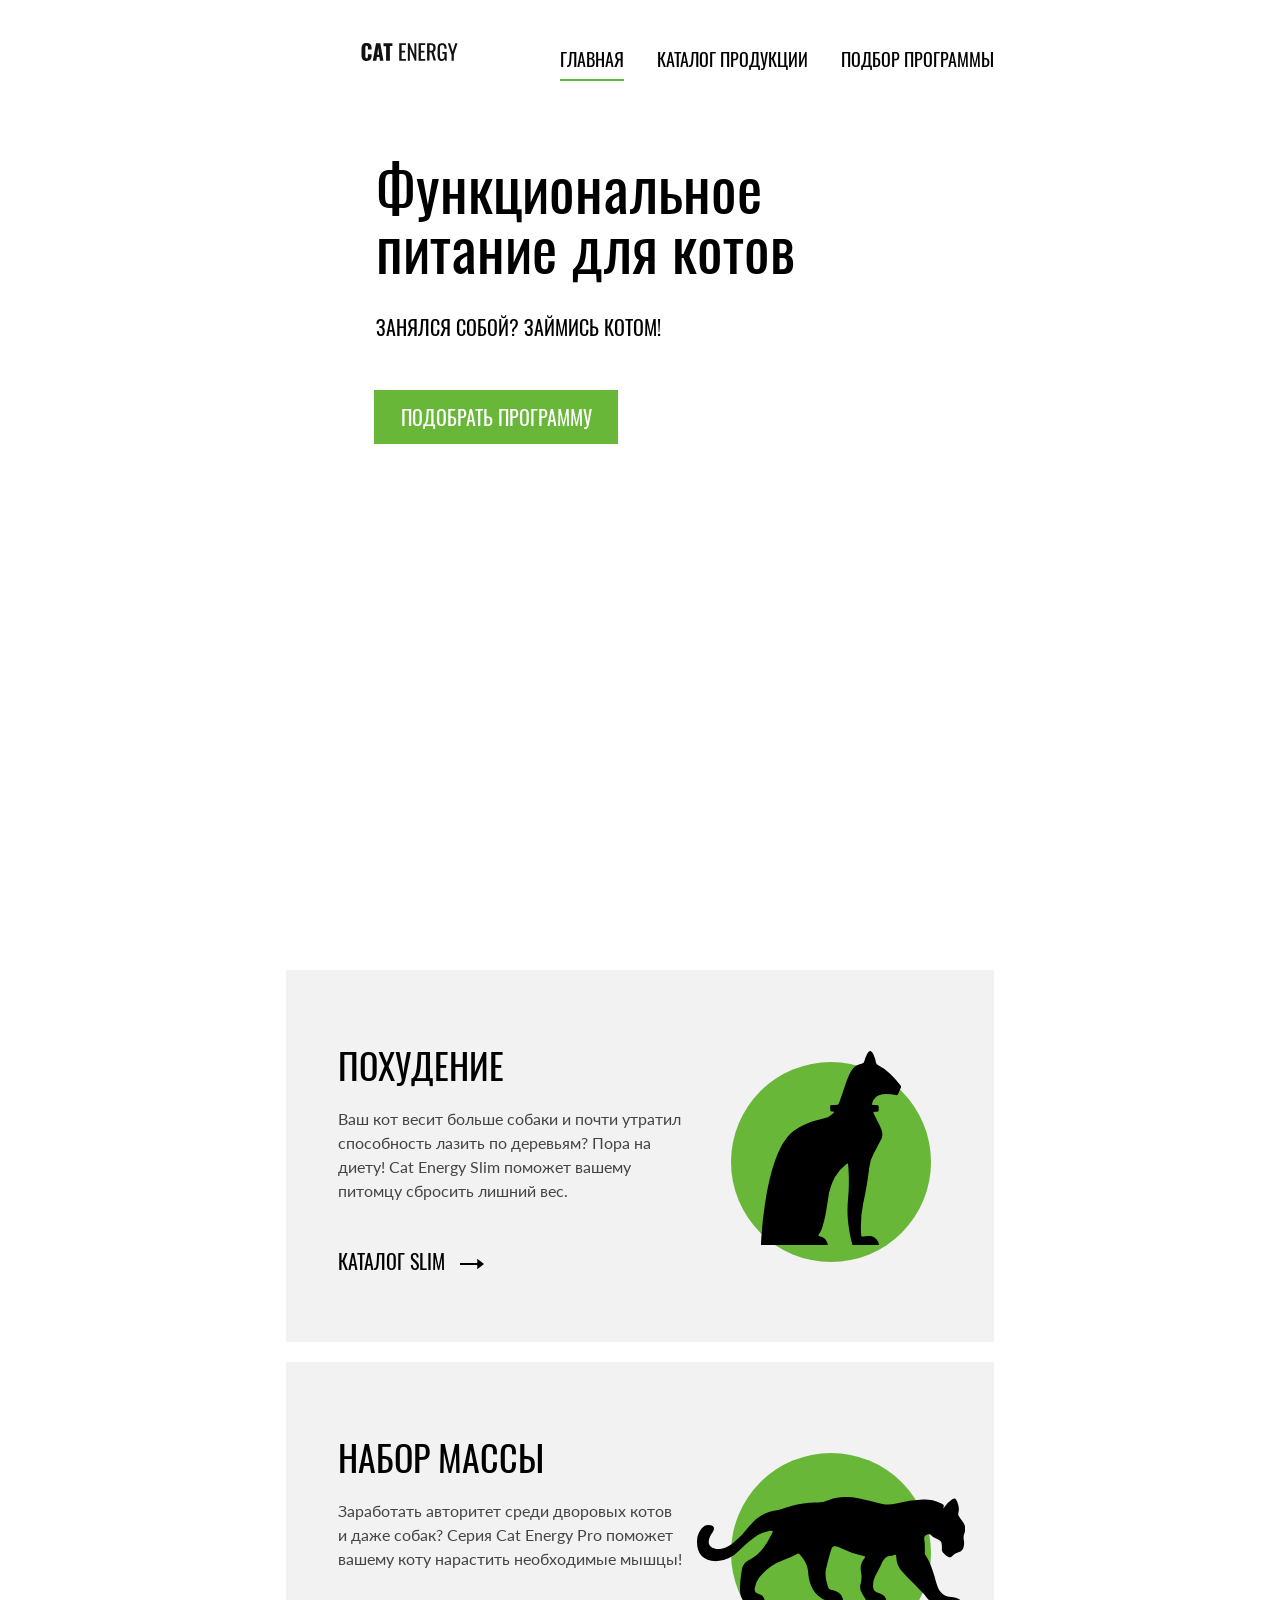
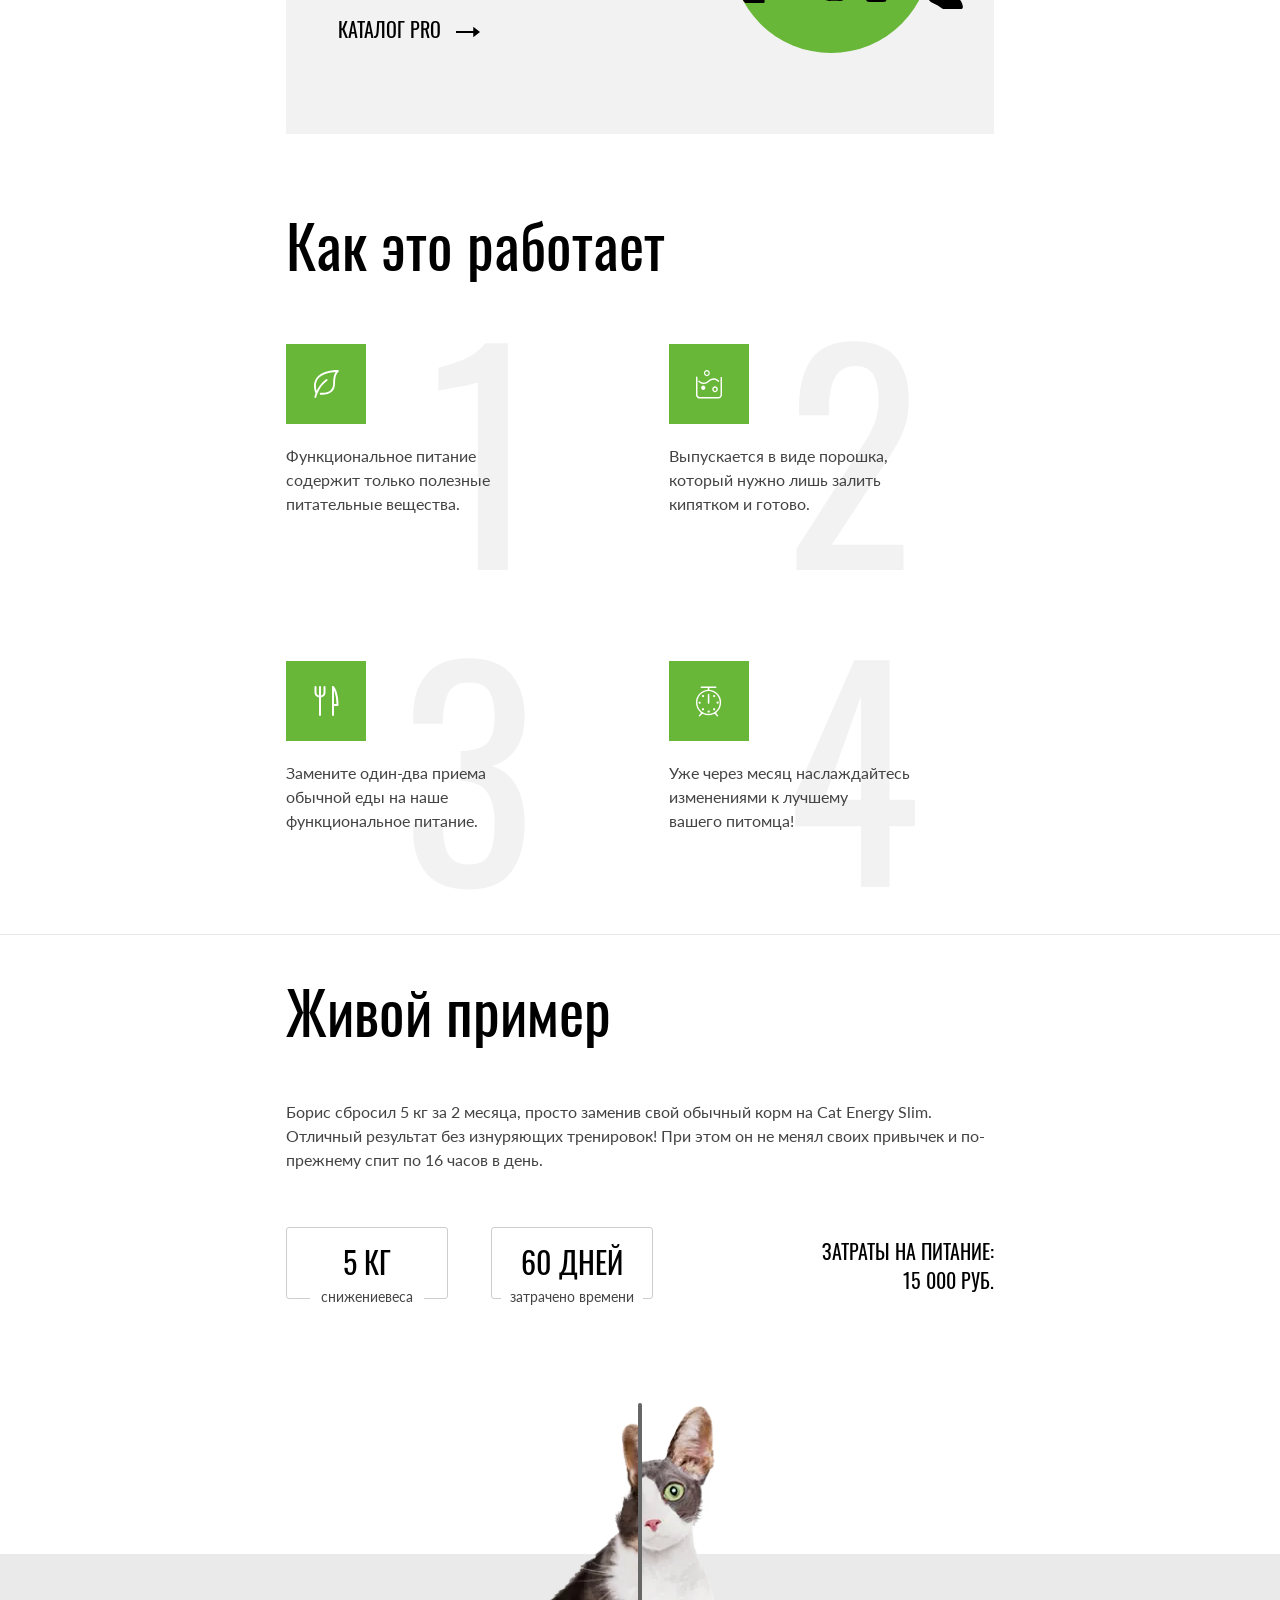
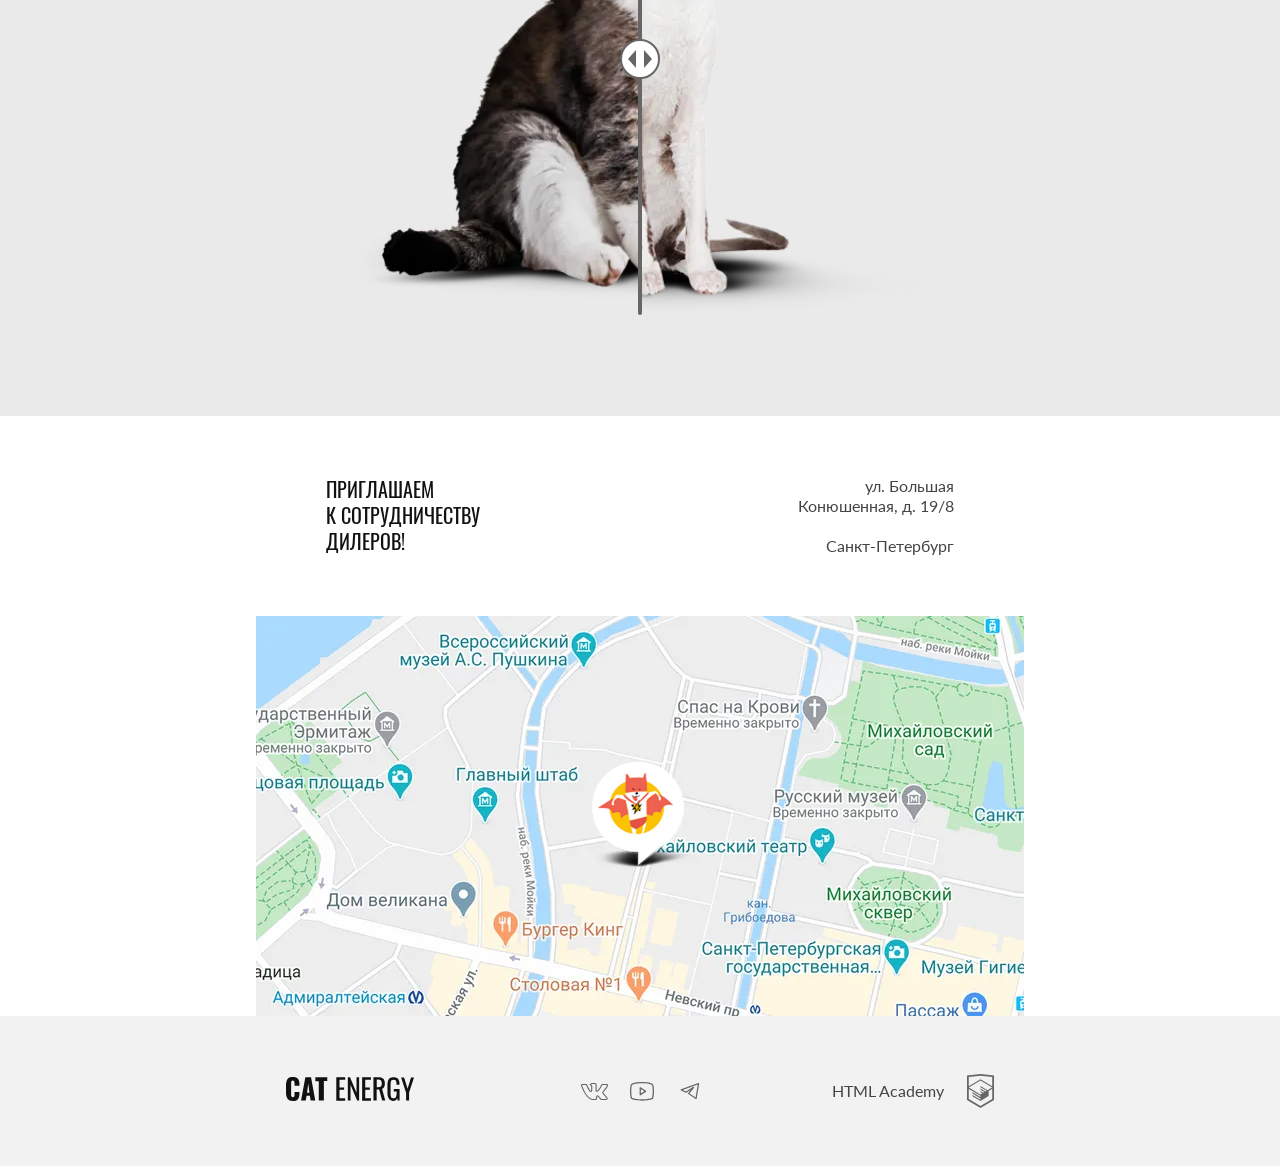
==== commit 00b07188: "Deploying to gh-pages from @ ilyuzasultanova/2101285-cat-energy-3@0c9e55dc31cd979096094c9f85063bac7f" ====
--- a/index.html
+++ b/index.html
@@ -1 +1 @@
-<!DOCTYPE html><html class="page" lang="ru"><head><meta charset="UTF-8"><title>Cat energy</title><meta name="viewport" content="width=device-width,initial-scale=1"><link rel="stylesheet" href="styles/styles.css"><link rel="icon" href="favicon.ico"><link rel="icon" href="favicons/icon.svg" type="image/svg+xml"><link rel="apple-touch-icon" href="favicons/180.png"><link rel="manifest" href="manifest.webmanifest"><link rel="preload" href="fonts/lato/Lato-Regular.woff2" as="font" type="font/woff2" crossorigin="anonymous"><link rel="preload" href="fonts/oswald/oswaldregular.woff2" as="font" type="font/woff2" crossorigin="anonymous"><script src="scripts/index.js" defer="defer"></script></head><body class="page__body"><header class="page-header"><div class="page-header__container container"><a class="page-header__logo logo" href="#"><picture><source width="70" height="59" type="image/svg+xml" media="(min-width: 1440px)" srcset="images/logo-desktop.svg"><source width="60" height="50" type="image/svg+xml" media="(min-width: 768px)" srcset="images/logo-tablet.svg"><img src="images/logo-mobile.svg" width="33" height="38" alt="Логотип компании"></picture><img class="logo__image" src="images/logo-cat-energy.svg" width="101" height="18" alt="Cat energy"> </a><button class="page-header__toggle" type="button"><span class="visually-hidden">Открыть меню</span></button><nav class="page-header__navigation navigation navigation--nojs"><ul class="navigation__list"><li class="navigation__item"><a class="navigation__link navigation__link--current" href="#">Главная</a></li><li class="navigation__item"><a class="navigation__link" href="catalog.html">Каталог продукции</a></li><li class="navigation__item"><a class="navigation__link" href="#">Подбор программы</a></li></ul></nav></div><section class="page-header__hero hero"><div class="hero__container container"><h1 class="hero__title">Функциональное питание для котов</h1><p class="hero__slogan">Занялся собой? Займись котом!</p><picture><source media="(min-width: 1440px)" srcset="images/hero-can-desktop@1x.webp, images/hero-can-desktop@2x.webp 2x" width="552" height="499" type="image/webp"><source media="(min-width: 768px)" srcset="images/hero-can-tablet@1x.webp, images/hero-can-tablet@2x.webp 2x" width="709" height="609" type="image/webp"><source srcset="images/hero-can-mobile@1x.webp, images/hero-can-mobile@2x.webp 2x" width="280" height="270" type="image/webp"><source media="(min-width: 1440px)" srcset="images/hero-can-desktop@1x.png, images/hero-can-desktop@2x.png 2x" width="552" height="499" type="image/png"><source media="(min-width: 768px)" srcset="images/hero-can-tablet@1x.png, images/hero-can-tablet@2x.png 2x" width="709" height="609" type="image/png"><img class="hero__image" src="images/hero-can-mobile@1x.png" srcset="images/hero-can-mobile@2x.png 2x" width="280" height="270" alt="Корм Cat energy со вкусом курицы"></picture><a class="hero__button button" href="#">Подобрать программу</a></div></section></header><main class="page-main"><section class="page-main__programs programs container"><h2 class="visually-hidden">Программы питания.</h2><ul class="programs__list"><li class="programs__item programs__item--slim"><h3 class="programs__title">Похудение</h3><p class="programs__description">Ваш кот весит больше собаки и почти утратил способность лазить по деревьям? Пора на диету! Cat Energy Slim поможет вашему питомцу сбросить лишний вес.</p><a class="programs__link" href="#">Каталог slim</a></li><li class="programs__item programs__item--pro"><h3 class="programs__title">Набор массы</h3><p class="programs__description">Заработать авторитет среди дворовых котов и даже собак? Серия Cat Energy Pro поможет вашему коту нарастить необходимые мышцы!</p><a class="programs__link" href="#">Каталог pro</a></li></ul></section><section class="page-main__plan plan container"><h2 class="plan__title">Как это работает</h2><ol class="plan__list"><li class="plan__item plan__item--leaf"><p class="plan__item-description">Функциональное питание содержит только полезные питательные вещества.</p></li><li class="plan__item plan__item--powder"><p class="plan__item-description">Выпускается в виде порошка, который нужно лишь залить кипятком и готово.</p></li><li class="plan__item plan__item--diet"><p class="plan__item-description">Замените один-два приема обычной еды на наше функциональное питание.</p></li><li class="plan__item plan__item--clock"><p class="plan__item-description">Уже через месяц наслаждайтесь изменениями к лучшему<br>вашего питомца!</p></li></ol></section><section class="page-main__example example"><div class="example__container container"><h2 class="example__title">Живой пример</h2><p class="example__description">Борис сбросил 5 кг за 2 месяца, просто заменив свой обычный корм на Cat Energy Slim. Отличный результат без&nbsp;изнуряющих тренировок! При этом он не менял своих привычек и по-прежнему спит по 16 часов в день.</p><div class="example__wrapper"><dl class="example__list"><div class="example__list-item"><dt class="example__item-number">5 кг</dt><dd class="example__item-description">снижение<br>веса</dd></div><div class="example__list-item"><dt class="example__item-number">60 дней</dt><dd class="example__item-description example__item-description--wide">затрачено времени</dd></div></dl><div class="example__price-wrapper"><span class="example__price">Затраты на питание:</span> <span class="example__price">15 000 руб.</span></div></div><div class="example__slider slider"><div class="slider__before"><picture><source width="560" height="512" type="image/png" media="(min-width: 768px)" srcset="images/before-tablet@1x.png, images/before-tablet@2x.png 2x"><img class="slider__image" src="images/before-mobile@1x.png" srcset="images/before-mobile@2x.png 2x" width="280" height="256" alt="Борис до похудения"></picture></div><div class="slider__after"><picture><source width="560" height="512" type="image/png" media="(min-width: 768px)" srcset="images/after-tablet@1x.png, images/after-tablet@2x.png 2x"><img class="slider__image" src="images/after-mobile@1x.png" srcset="images/after-mobile@2x.png 2x" width="280" height="256" alt="Борис после похудения"></picture></div><button class="slider__button" type="button"><span class="visually-hidden">Сравнить фотографии до и после</span></button></div></div></section><section class="page-main__address address"><h2 class="visually-hidden">Наш адрес.</h2><div class="address__container container"><p class="address__title">Приглашаем к&nbsp;сотрудничеству дилеров!</p><div class="address__wrapper"><p class="address__description">ул. Большая<br>Конюшенная, д. 19/8</p><p class="address__description">Санкт-Петербург</p></div></div><div class="address__map-wrapper"><iframe class="address__map" src="https://yandex.ru/map-widget/v1/?um=constructor%3A1a8fadb8cfbf8ff9bb6a417afe565c8a1e04361615ae46b48b94c8a59de31a7b&amp;source=constructor" style="border:0;" allowfullscreen="" loading="lazy" referrerpolicy="strict-origin-when-cross-origin" title="Наше расположение на карте"></iframe><picture><source width="70" height="59" type="image/png" media="(min-width: 1440px)" srcset="images/map-desktop@1x.png"><source width="60" height="50" type="image/png" media="(min-width: 768px)" srcset="images/map-tablet@1x.png"><img class="address__fallback" src="images/map-mobile@1x.png" width="320" height="362" alt="Наше расположение на карте"></picture></div></section></main><footer class="page-footer"><div class="page-footer__container container"><a class="page-footer__logo" href="#"><img class="page-footer__logo-image" src="images/logo-cat-energy.svg" width="128" height="24" alt="Логотип Cat energy"></a><h2 class="visually-hidden">Наши социальные сети.</h2><ul class="page-footer__socials socials"><li class="socials__item"><a class="socials__link socials__link--vkontakte" href="https://vk.com/htmlacademy"><span class="visually-hidden">Мы ВКонтакте.</span></a></li><li class="socials__item"><a class="socials__link socials__link--youtube" href="https://www.youtube.com/user/htmlacademyru"><span class="visually-hidden">Мы в YouTube.</span></a></li><li class="socials__item"><a class="socials__link socials__link--telegram" href="https://t.me/htmlacademy"><span class="visually-hidden">Мы в Телеграме.</span></a></li></ul><a class="page-footer__developer-link" href="https://htmlacademy.ru/intensive/adaptive"><span class="page-footer__developer-name">HTML Academy</span> <svg class="page-footer__developer-logo" width="27" height="34"><use href="icons/stack.svg#logo-html-academy"></use></svg></a></div></footer></body></html>+<!DOCTYPE html><html class="page" lang="ru"><head><meta charset="UTF-8"><title>Cat energy</title><meta name="viewport" content="width=device-width,initial-scale=1"><link rel="stylesheet" href="styles/styles.css"><link rel="icon" href="favicon.ico"><link rel="icon" href="favicons/icon.svg" type="image/svg+xml"><link rel="apple-touch-icon" href="favicons/180.png"><link rel="manifest" href="manifest.webmanifest"><link rel="preload" href="fonts/lato/Lato-Regular.woff2" as="font" type="font/woff2" crossorigin="anonymous"><link rel="preload" href="fonts/oswald/oswaldregular.woff2" as="font" type="font/woff2" crossorigin="anonymous"><script src="scripts/index.js" defer="defer"></script></head><body class="page__body"><header class="page-header"><div class="page-header__container container"><a class="page-header__logo logo" href="#"><picture><source width="70" height="59" type="image/svg+xml" media="(min-width: 1440px)" srcset="images/logo-desktop.svg"><source width="60" height="50" type="image/svg+xml" media="(min-width: 768px)" srcset="images/logo-tablet.svg"><img src="images/logo-mobile.svg" width="33" height="38" alt="Логотип компании"></picture><img class="logo__image" src="images/logo-cat-energy.svg" width="101" height="18" alt="Cat energy"> </a><button class="page-header__toggle" type="button"><span class="visually-hidden">Открыть меню</span></button><nav class="page-header__navigation navigation navigation--nojs"><ul class="navigation__list"><li class="navigation__item"><a class="navigation__link navigation__link--current" href="#">Главная</a></li><li class="navigation__item"><a class="navigation__link" href="catalog.html">Каталог продукции</a></li><li class="navigation__item"><a class="navigation__link" href="#">Подбор программы</a></li></ul></nav></div><section class="page-header__hero hero"><div class="hero__container container"><h1 class="hero__title">Функциональное питание для котов</h1><p class="hero__slogan">Занялся собой? Займись котом!</p><picture><source media="(min-width: 1440px)" srcset="images/hero-can-desktop@1x.webp, images/hero-can-desktop@2x.webp 2x" width="552" height="499" type="image/webp"><source media="(min-width: 768px)" srcset="images/hero-can-tablet@1x.webp, images/hero-can-tablet@2x.webp 2x" width="709" height="609" type="image/webp"><source srcset="images/hero-can-mobile@1x.webp, images/hero-can-mobile@2x.webp 2x" width="280" height="270" type="image/webp"><source media="(min-width: 1440px)" srcset="images/hero-can-desktop@1x.png, images/hero-can-desktop@2x.png 2x" width="552" height="499" type="image/png"><source media="(min-width: 768px)" srcset="images/hero-can-tablet@1x.png, images/hero-can-tablet@2x.png 2x" width="709" height="609" type="image/png"><img class="hero__image" src="images/hero-can-mobile@1x.png" srcset="images/hero-can-mobile@2x.png 2x" width="280" height="270" alt="Корм Cat energy со вкусом курицы"></picture><a class="hero__button button" href="#">Подобрать программу</a></div></section></header><main class="page-main"><section class="page-main__programs programs container"><h2 class="visually-hidden">Программы питания.</h2><ul class="programs__list"><li class="programs__item programs__item--slim"><h3 class="programs__title">Похудение</h3><p class="programs__description">Ваш кот весит больше собаки и почти утратил способность лазить по деревьям? Пора на диету! Cat Energy Slim поможет вашему питомцу сбросить лишний вес.</p><a class="programs__link" href="#">Каталог slim</a></li><li class="programs__item programs__item--pro"><h3 class="programs__title">Набор массы</h3><p class="programs__description">Заработать авторитет среди дворовых котов и даже собак? Серия Cat Energy Pro поможет вашему коту нарастить необходимые мышцы!</p><a class="programs__link" href="#">Каталог pro</a></li></ul></section><section class="page-main__plan plan container"><h2 class="plan__title">Как это работает</h2><ol class="plan__list"><li class="plan__item plan__item--leaf"><p class="plan__item-description">Функциональное питание содержит только полезные питательные вещества.</p></li><li class="plan__item plan__item--powder"><p class="plan__item-description">Выпускается в виде порошка, который нужно лишь залить кипятком и готово.</p></li><li class="plan__item plan__item--diet"><p class="plan__item-description">Замените один-два приема обычной еды на наше функциональное питание.</p></li><li class="plan__item plan__item--clock"><p class="plan__item-description">Уже через месяц наслаждайтесь изменениями к лучшему<br>вашего питомца!</p></li></ol></section><section class="page-main__example example"><div class="example__container container"><h2 class="example__title">Живой пример</h2><p class="example__description">Борис сбросил 5 кг за 2 месяца, просто заменив свой обычный корм на Cat Energy Slim. Отличный результат без&nbsp;изнуряющих тренировок! При этом он не менял своих привычек и по-прежнему спит по 16 часов в день.</p><div class="example__wrapper"><dl class="example__list"><div class="example__list-item"><dt class="example__item-number">5 кг</dt><dd class="example__item-description">снижение<br>веса</dd></div><div class="example__list-item"><dt class="example__item-number">60 дней</dt><dd class="example__item-description example__item-description--wide">затрачено времени</dd></div></dl><div class="example__price-wrapper"><span class="example__price">Затраты на питание:</span> <span class="example__price">15 000 руб.</span></div></div><div class="example__slider slider"><div class="slider__before"><picture><source media="(min-width: 768px)" srcset="images/before-tablet@1x.webp, images/before-tablet@2x.webp 2x" width="560" height="512" type="image/webp"><source srcset="images/before-mobile@1x.webp, images/before-mobile@2x.webp 2x" width="280" height="256" type="image/webp"><source media="(min-width: 768px)" srcset="images/before-tablet@1x.png, images/before-tablet@2x.png 2x" width="560" height="512" type="image/png"><img class="slider__image" src="images/before-mobile@1x.png" srcset="images/before-mobile@2x.png 2x" width="280" height="256" alt="Борис до похудения"></picture></div><div class="slider__after"><picture><source media="(min-width: 768px)" srcset="images/after-tablet@1x.webp, images/after-tablet@2x.webp 2x" width="560" height="512" type="image/webp"><source srcset="images/after-mobile@1x.webp, images/after-mobile@2x.webp 2x" width="280" height="256" type="image/webp"><source media="(min-width: 768px)" srcset="images/after-tablet@1x.png, images/after-tablet@2x.png 2x" width="560" height="512" type="image/png"><img class="slider__image" src="images/after-mobile@1x.png" srcset="images/after-mobile@2x.png 2x" width="280" height="256" alt="Борис после похудения"></picture></div><button class="slider__button" type="button"><span class="visually-hidden">Сравнить фотографии до и после</span></button></div></div></section><section class="page-main__address address"><h2 class="visually-hidden">Наш адрес.</h2><div class="address__container container"><p class="address__title">Приглашаем к&nbsp;сотрудничеству дилеров!</p><div class="address__wrapper"><p class="address__description">ул. Большая<br>Конюшенная, д. 19/8</p><p class="address__description">Санкт-Петербург</p></div></div><div class="address__map-wrapper"><iframe class="address__map" src="https://yandex.ru/map-widget/v1/?um=constructor%3A1a8fadb8cfbf8ff9bb6a417afe565c8a1e04361615ae46b48b94c8a59de31a7b&amp;source=constructor" style="border:0;" allowfullscreen="" loading="lazy" referrerpolicy="strict-origin-when-cross-origin" title="Наше расположение на карте"></iframe><picture><source media="(min-width: 1440px)" srcset="images/map-desktop@1x.webp, images/map-desktop@2x.webp 2x" width="1440" height="400" type="image/webp"><source media="(min-width: 768px)" srcset="images/map-tablet@1x.webp, images/map-tablet@2x.webp 2x" width="768" height="400" type="image/webp"><source srcset="images/map-mobile@1x.webp, images/map-mobile@2x.webp 2x" width="320" height="362" type="image/webp"><source media="(min-width: 1440px)" srcset="images/map-desktop@1x.png, images/map-desktop@2x.png 2x" width="1440" height="400" type="image/png"><source media="(min-width: 768px)" srcset="images/map-tablet@1x.png, images/map-tablet@2x.png 2x" width="768" height="400" type="image/png"><img class="address__fallback" src="images/map-mobile@1x.png" srcset="images/map-mobile@2x.png 2x" width="320" height="362" alt="Наше расположение на карте"></picture></div></section></main><footer class="page-footer"><div class="page-footer__container container"><a class="page-footer__logo" href="#"><img class="page-footer__logo-image" src="images/logo-cat-energy.svg" width="128" height="24" alt="Логотип Cat energy"></a><h2 class="visually-hidden">Наши социальные сети.</h2><ul class="page-footer__socials socials"><li class="socials__item"><a class="socials__link socials__link--vkontakte" href="https://vk.com/htmlacademy"><span class="visually-hidden">Мы ВКонтакте.</span></a></li><li class="socials__item"><a class="socials__link socials__link--youtube" href="https://www.youtube.com/user/htmlacademyru"><span class="visually-hidden">Мы в YouTube.</span></a></li><li class="socials__item"><a class="socials__link socials__link--telegram" href="https://t.me/htmlacademy"><span class="visually-hidden">Мы в Телеграме.</span></a></li></ul><a class="page-footer__developer-link" href="https://htmlacademy.ru/intensive/adaptive"><span class="page-footer__developer-name">HTML Academy</span> <svg class="page-footer__developer-logo" width="27" height="34"><use href="icons/stack.svg#logo-html-academy"></use></svg></a></div></footer></body></html>
--- a/styles/styles.css
+++ b/styles/styles.css
@@ -1 +1 @@
-@font-face{font-family:Lato;font-weight:400;font-style:normal;font-display:swap;src:url(../fonts/lato/Lato-Regular.woff2)format("woff2")}@font-face{font-family:Oswald;font-weight:400;font-style:normal;font-display:swap;src:url(../fonts/oswald/oswaldregular.woff2)format("woff2")}.visually-hidden{clip:rect(0 0 0 0);border:0;width:1px;height:1px;margin:-1px;padding:0;position:absolute;overflow:hidden}.page__body{color:#444;margin:0;font-family:Lato,sans-serif;font-size:14px;line-height:18px}.container{box-sizing:border-box;width:320px;margin:0 auto;padding-inline:20px}@media (width>=768px){.container{width:768px;padding-inline:30px}}@media (width>=1440px){.container{width:1440px;padding-inline:110px}}.page-header{font-family:Oswald,sans-serif;position:relative}@media (width<=767px){.page-header:not(:has(.navigation--closed)):after{z-index:2;content:"";background-color:#e6e6e6;width:100%;height:1px;position:absolute;top:65px;left:0;box-shadow:0 65px #e6e6e6,0 131px #e6e6e6,0 197px #e6e6e6}}@media (width>=1440px){.page-header:has(.page-header__hero):after{z-index:-1;content:"";background-image:-webkit-linear-gradient(270deg,#68b738d9 694px,#64a73c 694px),-webkit-image-set(url(../images/hero-background-desktop@1x.jpg) 1x,url(../images/hero-background-desktop@2x.jpg) 2x);background-image:linear-gradient(270deg,#68b738d9 694px,#64a73c 694px),image-set("../images/hero-background-desktop@1x.jpg" 1x,"../images/hero-background-desktop@2x.jpg" 2x);background-position:100% 0;background-repeat:no-repeat;width:50%;height:100%;position:absolute;top:0;right:0}.page-header:has(.page-header__hero) .navigation{color:#fff}.page-header:has(.page-header__hero) .navigation__link--current:after{background-color:#fff}}.page-header__container{padding-top:13px}@media (width>=768px){.page-header__container{justify-content:space-between;align-items:center;padding-top:25px;display:flex}}@media (width>=1440px){.page-header__container{padding-top:55px}}@media (width<=767px){.page-header__logo{margin-bottom:12px}.page-header__toggle{background-color:#fff;background-image:url(../icons/stack.svg#menu);background-position:50%;background-repeat:no-repeat;background-size:24px 24px;border:none;width:40px;height:40px;padding:8px;display:block;position:absolute;top:12px;right:13px}}@media (width>=768px){.page-header__toggle{display:none}}.page-header__toggle:has(+.navigation--nojs){display:none}.page-header__toggle:has(+.navigation--closed){display:block}.page-header__toggle:has(+.navigation--open){background-image:url(../icons/stack.svg#close);background-size:18px 18px;padding:11px;display:block}.navigation{color:#000}@media (width<=767px){.navigation--open{z-index:1;background-color:#fff;width:100%;position:absolute;top:65px;left:0}.navigation--closed{display:none}}.navigation__list{text-align:center;text-transform:uppercase;margin:0;padding:0;font-size:20px;line-height:20px;list-style-type:none}@media (width>=768px){.navigation__list{flex-wrap:wrap;justify-content:flex-end;gap:33px;width:440px;font-size:18px;line-height:24px;display:flex}}@media (width>=1440px){.navigation__list{width:575px;font-size:20px;line-height:20px}}@media (width<=767px){.navigation__item{box-sizing:border-box;min-height:66px;padding-top:22px}}.navigation__link{color:inherit;padding-top:12px;padding-bottom:12px;text-decoration:none}.navigation__link--current{position:relative}@media (width>=768px){.navigation__link--current:after{content:"";background-color:#68b738;width:100%;height:2px;position:absolute;top:45px;left:0}}.logo{justify-content:space-between;align-items:center;width:190px;display:flex}@media (width>=768px){.logo{width:174px}}@media (width>=1440px){.logo{width:202px}.logo__image{width:118px;height:21px}}.hero{background-image:linear-gradient(270deg,#68b738d9 320px,#64a73c 320px),url(../images/hero-background-mobile@1x.jpg);background-position:100% 0;background-repeat:no-repeat;background-size:100% 302px,320px 302px;padding-bottom:10px;font-family:Oswald,sans-serif;position:relative}@media (width>=768px){.hero{background-image:none;padding-bottom:0}}@media (width>=1440px){.hero{min-height:580px}}.hero__container{text-align:center}@media (width>=768px){.hero__container{text-align:left;flex-direction:column;display:flex}}@media (width>=1440px){.hero__container{align-items:flex-start}}.hero__title{color:#fff;margin-top:0;margin-bottom:25px;padding-top:27px;font-size:36px;font-weight:400;line-height:36px}@media (width>=768px){.hero__title{color:#000;width:530px;margin-top:65px;margin-bottom:40px;margin-left:90px;padding-top:0;font-size:60px;line-height:60px}}@media (width>=1440px){.hero__title{margin-top:110px;margin-left:80px}}.hero__slogan{text-transform:uppercase;color:#fff;margin-top:0;margin-bottom:29px;line-height:14px}@media (width>=768px){.hero__slogan{color:#000;width:530px;margin-bottom:21px;margin-left:90px;font-size:20px;line-height:20px}}@media (width>=1440px){.hero__slogan{margin-bottom:52px;margin-left:80px}.hero__image{position:absolute;bottom:52px;right:331px}}@media (width>=768px){.hero__button.button{box-sizing:border-box;text-align:center;min-width:244px;min-height:54px;padding:14px;font-size:20px;line-height:26px;position:absolute;bottom:526px;left:120px}}@media (width>=1440px){.hero__button.button{margin-left:80px;position:static}}.button{box-sizing:border-box;text-transform:uppercase;text-align:center;color:#fff;background-color:#68b738;border:none;padding:10px;font-family:Oswald,sans-serif;font-size:16px;line-height:20px;text-decoration:none;display:block}.button--alternative{color:#444;background-color:#f2f2f2}.page-main{padding-top:10px}.page-main__title{margin-top:17px;margin-bottom:31px;font-family:Oswald,sans-serif;font-size:36px;font-weight:400;line-height:36px}@media (width>=768px){.page-main__title{margin-top:55px;margin-bottom:155px;font-size:60px;line-height:60px}}@media (width>=1440px){.page-main__title{margin-top:64px}}.programs{padding-top:10px;padding-bottom:10px}@media (width>=768px){.programs{padding-top:0}}.programs__list{margin:0;padding:0;list-style-type:none}@media (width>=1440px){.programs__list{flex-wrap:wrap;justify-content:space-between;display:flex}}.programs__item{box-sizing:border-box;background-color:#f2f2f2;min-height:266px;padding:20px;position:relative}@media (width>=768px){.programs__item{min-height:372px;padding:52px}}@media (width>=1440px){.programs__item{width:570px}}.programs__item:not(:last-child){margin-bottom:20px}@media (width>=1440px){.programs__item:not(:last-child){margin-bottom:0}}.programs__item--slim:before{content:"";background-color:#68b738;border-radius:50%;width:50px;height:50px;display:inline-block;position:absolute;top:24px;left:20px}@media (width>=768px){.programs__item--slim:before{width:200px;height:200px}}@media (width>=1440px){.programs__item--slim:before{width:100px;height:100px}}@media (width>=768px){.programs__item--slim:before{top:92px;left:445px}}@media (width>=1440px){.programs__item--slim:before{top:47px;left:52px}}.programs__item--slim:after{content:"";background-image:url(../icons/stack.svg#cat-slim);width:36px;height:50px;display:inline-block;position:absolute;top:21px;left:27px}@media (width>=768px){.programs__item--slim:after{width:140px;height:194px;top:81px;left:475px}}@media (width>=1440px){.programs__item--slim:after{width:70px;height:97px;top:41px;left:67px}}.programs__item--pro:before{content:"";background-color:#68b738;border-radius:50%;width:50px;height:50px;display:inline-block;position:absolute;top:24px;left:21px}@media (width>=768px){.programs__item--pro:before{width:200px;height:200px}}@media (width>=1440px){.programs__item--pro:before{width:100px;height:100px}}@media (width>=768px){.programs__item--pro:before{top:91px;left:445px}}@media (width>=1440px){.programs__item--pro:before{top:47px;left:52px}}.programs__item--pro:after{content:"";background-image:url(../icons/stack.svg#cat-pro);width:67px;height:28px;display:inline-block;position:absolute;top:35px;left:12px}@media (width>=768px){.programs__item--pro:after{width:268px;height:112px;top:135px;left:411px}}@media (width>=1440px){.programs__item--pro:after{width:134px;height:56px;top:67px;left:33px}}.programs__title{text-transform:uppercase;color:#000;margin:10px 0 29px 70px;font-family:Oswald,sans-serif;font-size:24px;font-weight:400;line-height:37px}@media (width>=768px){.programs__title{margin:25px 0 24px;font-size:36px;line-height:36px}}@media (width>=1440px){.programs__title{margin:25px 0 73px 162px}}.programs__description{width:230px;margin-top:0;margin-bottom:38px}@media (width>=768px){.programs__description{width:344px;margin-bottom:48px;font-size:16px;line-height:24px}}@media (width>=1440px){.programs__description{width:465px;margin-bottom:23px}}.programs__link{text-transform:uppercase;color:#000;font-family:Oswald,sans-serif;font-size:16px;line-height:16px;text-decoration:none}@media (width>=768px){.programs__link{font-size:20px;line-height:20px}}.programs__link:after{content:"";transform-origin:0;background-image:url(../icons/stack.svg#arrow);background-size:cover;width:24px;height:12px;margin-left:15px;transition:transform .3s linear;display:inline-block}.programs__link:is(:hover,:active,:focus-visible):after{transform:scaleX(1.33)}.plan{padding-top:10px;padding-bottom:10px}.plan__title{color:#000;margin-top:0;margin-bottom:30px;font-family:Oswald,sans-serif;font-size:36px;font-weight:400;line-height:40px}@media (width>=768px){.plan__title{margin-top:35px;margin-bottom:70px;font-size:60px;line-height:60px}}.plan__list{counter-reset:plan 0;margin:0;padding:0;list-style-type:none}@media (width<=767px){.plan__list{margin-bottom:39px}}@media (width>=768px){.plan__list{flex-wrap:wrap;gap:90px 133px;margin-bottom:50px;display:flex}}@media (width>=1440px){.plan__list{gap:0 73px}}.plan__item{counter-increment:plan 1;align-items:center;gap:20px;display:flex;position:relative}@media (width<=767px){.plan__item{margin-bottom:20px}.plan__item br{display:none}}@media (width>=768px){.plan__item{flex-direction:column;align-items:flex-start;width:250px;min-height:227px}}.plan__item--leaf:before{content:"";background-color:#68b738;background-image:url(../icons/stack.svg#leaf);background-position:50%;background-repeat:no-repeat;background-size:25px 28px;width:60px;height:60px;display:inline-block}@media (width>=768px){.plan__item--leaf:before{width:80px;height:80px}}.plan__item--powder:before{content:"";background-color:#68b738;background-image:url(../icons/stack.svg#powder);background-position:50%;background-repeat:no-repeat;background-size:26px 29px;width:60px;height:60px;display:inline-block}@media (width>=768px){.plan__item--powder:before{width:80px;height:80px}}.plan__item--diet:before{content:"";background-color:#68b738;background-image:url(../icons/stack.svg#diet);background-position:50%;background-repeat:no-repeat;background-size:25px 30px;width:60px;height:60px;display:inline-block}@media (width>=768px){.plan__item--diet:before{width:80px;height:80px}}.plan__item--clock:before{content:"";background-color:#68b738;background-image:url(../icons/stack.svg#clock);background-position:50%;background-repeat:no-repeat;background-size:26px 31px;width:60px;height:60px;display:inline-block}@media (width>=768px){.plan__item--clock:before{width:80px;height:80px}}.plan__item-description{width:200px;margin-top:0;margin-bottom:0}@media (width>=768px){.plan__item-description{z-index:1;width:250px;font-size:16px;line-height:24px}.plan__item:after{content:counter(plan);text-align:center;color:#f2f2f2;font-family:Oswald,sans-serif;font-size:280px;line-height:280px;position:absolute;top:-40px;right:0}}.example{background-image:linear-gradient(#eaeaea 0%);padding-top:25px;padding-bottom:25px}@media (width>=768px){.example{background-image:linear-gradient(0deg,#eaeaea 462px,#0000 462px)}}@media (width>=1440px){.example__container{grid-template-rows:repeat(3,min-content);grid-template-columns:440px 220px 560px;display:grid}}.example__title{color:#000;margin-top:15px;margin-bottom:40px;font-family:Oswald,sans-serif;font-size:36px;font-weight:400;line-height:40px}@media (width>=768px){.example__title{margin-top:35px;margin-bottom:60px;font-size:60px;line-height:60px}}@media (width>=1440px){.example__title{grid-area:1/1/2/3;margin-bottom:146px}}.example__description{margin-top:0;margin-bottom:20px}@media (width>=768px){.example__description{margin-bottom:55px;font-size:16px;line-height:24px}}@media (width>=1440px){.example__description{grid-area:2/1/3/2;margin-bottom:69px}}.example__wrapper{text-align:center}@media (width>=768px){.example__wrapper{justify-content:space-between;margin-bottom:99px;display:flex}}@media (width>=1440px){.example__wrapper{flex-direction:column;grid-area:3/1/4/3;align-items:flex-start;margin-bottom:35px}}.example__list{justify-content:space-between;margin-top:0;margin-bottom:0;display:flex}@media (width>=768px){.example__list{gap:43px}}.example__list-item{flex-direction:column;align-items:center;display:flex}.example__item-number{box-sizing:border-box;text-transform:uppercase;color:#000;border:1px solid #cdcdcd;border-radius:3px;width:124px;min-height:56px;font-family:Oswald,sans-serif;font-size:24px;line-height:56px}@media (width>=768px){.example__item-number{width:162px;min-height:72px;padding-top:15px;font-size:30px;line-height:37px}}.example__item-description{background-color:#eaeaea;width:87px;margin-top:-9px;margin-bottom:20px;margin-left:0;font-size:12px;line-height:12px}@media (width>=768px){.example__item-description{background-color:#fff;width:114px;font-size:14px;line-height:14px}.example__item-description br{display:none}}@media (width>=1440px){.example__item-description{background-color:#eaeaea}}@media (width>=768px){.example__item-description--wide{width:142px}}.example__price-wrapper{text-align:center}@media (width>=768px){.example__price-wrapper{text-align:right;flex-direction:column;gap:9px;display:flex}}@media (width>=1440px){.example__price-wrapper{flex-direction:row;column-gap:63px}}.example__price{text-transform:uppercase;color:#000;font-family:Oswald,sans-serif;line-height:20px}@media (width>=768px){.example__price{font-size:20px}.example__slider{margin-inline:auto}}@media (width>=1440px){.example__slider{grid-area:1/3/-1/4;margin:0}}.slider{width:280px;height:256px;position:relative;overflow:hidden}@media (width>=768px){.slider{width:560px;height:512px}}.slider__before{z-index:2;width:50%;position:absolute;inset:0;overflow:hidden}.slider__after{z-index:1;width:100%;position:absolute;inset:0}.slider__image{background-image:linear-gradient(#eaeaea 0%);height:100%;display:block}@media (width>=768px){.slider__image{background-image:linear-gradient(0deg,#eaeaea 361px,#fff 361px)}}@media (width>=1440px){.slider__image{background-image:linear-gradient(0deg,#eaeaea 377px,#fff 377px)}}.slider__button{z-index:3;cursor:pointer;background-color:#666;border:none;border-radius:2px;width:4px;height:100%;padding:0;transition:background-color .2s,opacity .2s;display:block;position:absolute;top:0;left:50%;transform:translate(-50%)}.slider__button:before{box-sizing:border-box;content:"";background-color:#fff;border:2px solid #666;border-radius:50%;width:40px;height:40px;transition:border-color .2s;display:block;position:absolute;top:50%;left:50%;transform:translate(-50%,-50%)}.slider__button:after{content:"";background-color:#666;width:24px;height:18px;transition:background-color .2s;display:block;position:absolute;top:50%;left:50%;transform:translate(-50%,-50%);-webkit-mask-image:url(../icons/stack.svg#slider-arrow);mask-image:url(../icons/stack.svg#slider-arrow);-webkit-mask-position:50%;mask-position:50%;-webkit-mask-size:contain;mask-size:contain;-webkit-mask-repeat:no-repeat;mask-repeat:no-repeat}.address{padding-top:26px;position:relative}.address--with-background{background-color:#f2f2f2}.address__container.container{display:flex}@media (width>=768px){.address__container.container{justify-content:space-between}}@media (width>=1440px){.address__container.container{z-index:2;box-sizing:border-box;background-color:#fff;width:565px;min-height:199px;padding:30px;position:absolute;top:95px;left:110px}}.address__title{text-transform:uppercase;color:#111;width:140px;margin-top:16px;margin-bottom:0;font-family:Oswald,sans-serif;font-size:16px;line-height:20px}@media (width>=768px){.address__title{width:180px;margin-top:51px;margin-left:40px;font-size:20px;line-height:26px}}@media (width>=1440px){.address__title{margin-top:31px;margin-left:50px}}.address__wrapper{width:140px;margin-top:16px}@media (width>=768px){.address__wrapper{text-align:right;flex-direction:column;row-gap:20px;width:165px;margin-top:60px;margin-right:40px;display:flex}}@media (width>=1440px){.address__wrapper{text-align:left;margin-top:30px;margin-right:58px}}.address__description{margin-top:0;margin-bottom:0;line-height:20px}@media (width>=768px){.address__description{font-size:16px}}.address__map-wrapper{height:362px;position:relative;overflow:hidden}@media (width>=768px){.address__map-wrapper{height:400px}}.address__map-wrapper:after{content:"";background-image:-webkit-image-set(url(../images/map-pin-mobile@1x.png) 1x,url(../images/map-pin-mobile@2x.png) 2x);background-image:image-set("../images/map-pin-mobile@1x.png" 1x,"../images/map-pin-mobile@2x.png" 2x);background-position:50%;background-repeat:no-repeat;background-size:57px 53px;width:57px;height:53px;display:block;position:absolute;top:139px;left:134px}@media (width>=768px){.address__map-wrapper:after{background-image:-webkit-image-set(url(../images/map-pin-tablet@1x.png) 1x,url(../images/map-pin-tablet@2x.png) 2x);background-image:image-set("../images/map-pin-tablet@1x.png" 1x,"../images/map-pin-tablet@2x.png" 2x);background-size:113px 106px;width:113px;height:106px;top:146px;left:333px}}@media (width>=1440px){.address__map-wrapper:after{top:131px;left:908px}}.address__map{z-index:1;width:100%;height:100%;display:none;position:absolute}.address__fallback{object-fit:contain;width:100%;height:100%;position:absolute}.products{margin:0;padding:0;list-style-type:none}@media (width>=768px){.products{grid-template-columns:repeat(2,324px);gap:141px 60px;display:grid}}@media (width>=1440px){.products{grid-template-columns:repeat(4,245px);gap:144px 80px}}.product-card{box-sizing:border-box;grid-template-rows:repeat(3,min-content);grid-template-columns:repeat(2,140px);row-gap:14px;min-height:209px;padding-top:20px;padding-bottom:25px;display:grid}@media (width>=768px){.product-card{padding-top:0;padding-bottom:0;box-sizing:border-box;background-color:#f2f2f2;grid-template-rows:repeat(4,min-content);grid-template-columns:250px;min-height:430px;padding-inline:37px}}@media (width>=1440px){.product-card{grid-template-columns:169px}}.product-card__description{margin-top:0;margin-bottom:21px;font-size:12px;line-height:16px}.product-card__image-link{grid-area:1/1/3/2}@media (width>=768px){.product-card__image-link{text-align:center;grid-area:1/1/2/-1;margin-bottom:-81px}.product-card__image{transform:translateY(-81px)}}.product-card__link{grid-area:1/2/2/-1;text-decoration:none}@media (width>=768px){.product-card__link{grid-area:2/1/3/-1;margin-bottom:20px}}.product-card__title{text-transform:uppercase;color:#222;margin-top:0;margin-bottom:0;font-family:Oswald,sans-serif;font-size:16px;font-weight:400;line-height:20px}@media (width>=768px){.product-card__title{text-align:center;font-size:20px;line-height:24px}}.products__item--show-more .product-card__title{color:#111;margin-bottom:8px}.product-card__features{flex-wrap:wrap;grid-area:2/2/3/-1;justify-content:space-between;font-size:12px;line-height:16px;display:flex}@media (width>=768px){.product-card__features{grid-area:3/1/4/-1;row-gap:12px;margin-bottom:37px;font-size:16px;line-height:20px}}.product-card__feature-name{width:65px}@media (width>=768px){.product-card__feature-name{width:120px}}@media (width>=1440px){.product-card__feature-name{width:80px}}.product-card__feature-description{text-align:right;width:65px;margin-left:0}@media (width>=768px){.product-card__feature-description{width:120px}}@media (width>=1440px){.product-card__feature-description{width:80px}}.product-card__order-link{grid-area:3/1/4/-1}@media (width>=768px){.product-card__order-link{grid-area:4/1/5/-1}}.show-more{box-sizing:border-box;text-align:center;min-height:208px;display:block}@media (width>=768px){.show-more{border:2px solid #f2f2f2;width:324px;min-height:429px;padding:50px 37px 40px}}@media (width>=1440px){.show-more{width:245px;min-height:431px}}.show-more:before{content:"";background-image:url(../icons/stack.svg#plus);background-position:50%;background-repeat:no-repeat;width:60px;height:60px;margin-bottom:23px;display:inline-block}@media (width>=768px){.show-more:before{margin-bottom:50px}}@media (width>=1440px){.show-more:before{margin-bottom:40px}}.show-more__title{text-transform:uppercase;color:#111;margin-top:0;margin-bottom:8px;font-family:Oswald,sans-serif;font-size:16px;font-weight:400;line-height:20px}@media (width>=768px){.show-more__title{margin-bottom:23px;font-size:20px;line-height:24px}}@media (width>=1440px){.show-more__title{margin-bottom:26px}}.show-more__description{margin-top:0;margin-bottom:21px;font-size:12px;line-height:16px}@media (width>=768px){.show-more__description{margin-bottom:82px;font-size:16px;line-height:18px}}@media (width>=1440px){.show-more__description{margin-bottom:90px}}.extra-products{padding-top:10px;padding-bottom:10px;position:relative}.extra-products:before{z-index:-1;content:"";background-color:#68b738;width:100%;height:2px;position:absolute;top:30px;left:0}@media (width>=1440px){.extra-products__container{justify-content:space-between;display:flex}}.extra-products__title{box-sizing:border-box;text-align:left;color:#000;background-color:#fff;min-width:265px;margin-top:0;margin-bottom:0;padding-left:20px;font-family:Oswald,sans-serif;font-size:24px;font-weight:400;line-height:24px;display:inline-block}@media (width>=768px){.extra-products__title{background-color:#0000;background-image:linear-gradient(90deg,#0000 30px,#fff 30px);min-width:410px;padding-left:70px;font-size:32px;line-height:32px}}@media (width>=1440px){.extra-products__title{background-image:linear-gradient(90deg,#0000 70px,#fff 70px);min-width:525px;padding-left:110px;font-size:40px;line-height:40px}}.extra-products__gift-wrapper{box-sizing:border-box;text-align:center;background-image:linear-gradient(#68b738d9),url(../images/gift-background-mobile@1x.png);background-position:50%;background-repeat:no-repeat;background-size:cover;height:290px;padding:10px}@media (width>=768px){.extra-products__gift-wrapper{justify-content:space-between;align-items:center;height:200px;display:flex}}@media (width>=1440px){.extra-products__gift-wrapper{width:245px;height:288px;display:block}}.extra-products__gift{text-align:center;color:#fff;width:170px;margin:0 auto;font-size:16px;line-height:20px}@media (width>=768px){.extra-products__gift{text-align:left;margin-left:0;margin-right:125px}}@media (width>=1440px){.extra-products__gift{text-align:center;margin-inline:auto}}.extra-products__gift-wrapper:before{content:"";background-image:url(../icons/stack.svg#gift);background-position:50%;background-repeat:no-repeat;width:78px;height:80px;margin-top:49px;margin-bottom:48px;display:inline-block}@media (width>=768px){.extra-products__gift-wrapper:before{margin-top:0;margin-bottom:0;margin-left:78px}}@media (width>=1440px){.extra-products__gift-wrapper:before{margin:56px 0 46px}}.products-table__product{grid-template-rows:repeat(3,min-content);grid-template-columns:200px 70px;align-items:center;gap:10px;display:grid}@media (width>=768px){.products-table__product{grid-template-rows:repeat(2,min-content);grid-template-columns:350px 190px 70px;margin-bottom:54px;padding-inline:38px}}@media (width>=1440px){.products-table__product{grid-template-rows:min-content;grid-template-columns:360px 190px 70px 244px;max-width:896px;margin-bottom:32px;padding-inline:0}}.products-table__name{text-transform:uppercase;color:#222;grid-area:1/1/2/-1;font-family:Oswald,sans-serif;font-size:16px;line-height:16px}@media (width>=768px){.products-table__name{grid-column:1/2}}.products-table__amount{grid-area:2/1/3/2;line-height:14px}@media (width>=768px){.products-table__amount{grid-area:1/2/2/3}}.products-table__price{text-align:right;grid-area:2/2/3/-1;line-height:14px}@media (width>=768px){.products-table__price{text-align:left;grid-area:1/3/2/4}}.products-table__order{grid-area:3/1/4/-1}@media (width>=768px){.products-table__order{grid-row:2/3}}@media (width>=1440px){.products-table__order{grid-area:1/4/2/5}}.subscription{padding-top:10px;padding-bottom:10px;font-family:Oswald,sans-serif;position:relative}.subscription:before{z-index:-1;content:"";background-color:#68b738;width:100%;height:2px;position:absolute;top:30px;left:0}.subscription__title{box-sizing:border-box;color:#000;background-color:#fff;min-width:212px;margin-top:0;margin-bottom:32px;padding-left:20px;font-size:24px;font-weight:400;line-height:24px;display:inline-block}@media (width>=768px){.subscription__title{background-color:#0000;background-image:linear-gradient(90deg,#0000 30px,#fff 30px);min-width:312px;padding-left:70px;font-size:32px;line-height:32px}}@media (width>=1440px){.subscription__title{background-image:linear-gradient(90deg,#0000 70px,#fff 70px);min-width:403px;padding-left:110px;font-size:40px;line-height:40px}}@media (width>=768px){.subscription__container{flex-direction:column;align-items:center;display:flex}}.subscription__description{text-align:center;margin-top:0;margin-bottom:24px;font-size:16px;line-height:24px}@media (width>=768px){.subscription__description{max-width:600px;font-size:24px;line-height:32px}}@media (width>=1440px){.subscription__description{max-width:1000px}}@media (width>=768px){.subscription__form{align-items:flex-start;display:flex}}.subscription__email{box-sizing:border-box;text-transform:uppercase;border:1px solid #cdcdcd;width:100%;margin-bottom:16px;padding:12px;font-family:inherit;font-size:20px;line-height:20px}@media (width>=768px){.subscription__email{width:376px;margin-bottom:0}}@media (width>=1440px){.subscription__email{width:496px}}.subscription__button.button{min-width:100%;padding:15px;font-size:20px;line-height:26px}@media (width>=768px){.subscription__button.button{min-width:256px}}.page-footer{background-color:#f2f2f2;padding:40px 0}@media (width<=767px){.page-footer__container{text-align:center}}@media (width>=768px){.page-footer__container{align-items:center;display:flex}.page-footer__logo{margin-right:160px}}@media (width>=1440px){.page-footer__logo{margin-right:410px}}.page-footer__developer-link{color:inherit;justify-content:space-between;align-items:center;text-decoration:none;display:flex}@media (width>=768px){.page-footer__developer-link{margin-left:auto}}.page-footer__developer-name{font-family:inherit;font-size:16px;line-height:20px}@media (width>=768px){.page-footer__developer-name{margin-right:23px}}.socials{flex-wrap:wrap;justify-content:center;align-items:center;gap:8px;margin:0;padding:0;list-style-type:none;display:flex;position:relative}@media (width<=767px){.socials{min-height:62px}.socials:before{content:"";background-color:#d9d9d9;width:100%;height:1px;position:absolute;top:0;left:0}.socials:after{content:"";background-color:#d9d9d9;width:100%;height:1px;position:absolute;bottom:0;left:0}}.socials__link--vkontakte:before{content:"";background-image:url(../icons/stack.svg#vkontakte);background-position:50%;background-repeat:no-repeat;background-size:27px 17px;width:40px;height:40px;display:block}.socials__link--youtube:before{content:"";background-image:url(../icons/stack.svg#youtube);background-position:50%;background-repeat:no-repeat;background-size:24px 19px;width:40px;height:40px;display:block}.socials__link--telegram:before{content:"";background-image:url(../icons/stack.svg#telegram);background-position:50%;background-repeat:no-repeat;background-size:20px 17px;width:40px;height:40px;display:block}+@font-face{font-family:Lato;font-weight:400;font-style:normal;font-display:swap;src:url(../fonts/lato/Lato-Regular.woff2)format("woff2")}@font-face{font-family:Oswald;font-weight:400;font-style:normal;font-display:swap;src:url(../fonts/oswald/oswaldregular.woff2)format("woff2")}.visually-hidden{clip:rect(0 0 0 0);border:0;width:1px;height:1px;margin:-1px;padding:0;position:absolute;overflow:hidden}.page__body{color:#444;margin:0;font-family:Lato,sans-serif;font-size:14px;line-height:18px}.container{box-sizing:border-box;width:320px;margin:0 auto;padding-inline:20px}@media (width>=768px){.container{width:768px;padding-inline:30px}}@media (width>=1440px){.container{width:1440px;padding-inline:110px}}.page-header{font-family:Oswald,sans-serif;overflow-x:hidden}@media (width>=1440px){.page-header:has(.page-header__hero):after{z-index:-1;content:"";background-image:-webkit-linear-gradient(90deg,#68b738d9 1040px,#62a539 1040px),-webkit-image-set(url(../images/hero-background-desktop@1x.webp) 1x,url(../images/hero-background-desktop@2x.webp) 2x,url(../images/hero-background-desktop@1x.jpg) 1x,url(../images/hero-background-desktop@2x.jpg) 2x);background-image:linear-gradient(90deg,#68b738d9 1040px,#62a539 1040px),image-set("../images/hero-background-desktop@1x.webp" 1x,"../images/hero-background-desktop@2x.webp" 2x,"../images/hero-background-desktop@1x.jpg" 1x,"../images/hero-background-desktop@2x.jpg" 2x);background-position:0 0;background-repeat:no-repeat;background-size:auto 694px;width:50%;height:100%;position:absolute;top:0;right:0}}@media (width>=1440px) and (width>=1440px){.page-header:has(.page-header__hero) .navigation{color:#fff}}@media (width>=1440px){.page-header:has(.page-header__hero) .navigation__link--current:after{background-color:#fff}}@media (width<=767px){.page-header:has(.navigation--closed):not(:has(.page-header__hero)){border-bottom:1px solid #d9d9d9}}.page-header__container{padding-top:13px}@media (width>=768px){.page-header__container{justify-content:space-between;align-items:center;padding-top:25px;display:flex}}@media (width>=1440px){.page-header__container{padding-top:55px}}.page-header__logo{margin-bottom:14px}@media (width<=767px){.page-header__toggle{background-color:#fff;background-image:url(../icons/stack.svg#menu);background-position:50%;background-repeat:no-repeat;background-size:24px 24px;border:none;width:40px;height:40px;padding:8px;display:block;position:absolute;top:12px;right:13px}}@media (width>=768px){.page-header__toggle{display:none}}.page-header__toggle:has(+.navigation--nojs){display:none}.page-header__toggle:has(+.navigation--closed){display:block}.page-header__toggle:has(+.navigation--open){background-image:url(../icons/stack.svg#close);background-size:18px 18px;padding:11px;display:block}.navigation{color:#000}@media (width<=767px){.navigation--open{z-index:1;background-color:#fff;width:100%;position:absolute;top:65px;left:0}.navigation--closed{display:none}}.navigation__list{text-align:center;text-transform:uppercase;margin:0;padding:0;font-size:20px;line-height:20px;list-style-type:none}@media (width>=768px){.navigation__list{flex-wrap:wrap;justify-content:flex-end;gap:33px;width:440px;font-size:18px;line-height:24px;display:flex}}@media (width>=1440px){.navigation__list{width:575px;font-size:20px;line-height:20px}}.navigation__item{position:relative}@media (width<=767px){.navigation__item{box-sizing:border-box;padding-top:22px;padding-bottom:23px}.navigation__item:first-child:before{content:"";background-color:#e6e6e6;width:100vw;height:1px;position:absolute;top:0;left:calc(-50vw + 50%)}.navigation__item:after{content:"";background-color:#e6e6e6;width:100vw;height:1px;position:absolute;bottom:0;left:calc(-50vw + 50%)}}.navigation__link{color:inherit;padding-top:12px;padding-bottom:12px;text-decoration:none}.navigation__link--current{position:relative}@media (width>=768px){.navigation__link--current:after{content:"";background-color:#68b738;width:100%;height:2px;position:absolute;top:45px;left:0}}.logo{justify-content:space-between;align-items:center;width:190px;display:flex}@media (width>=768px){.logo{width:174px}}@media (width>=1440px){.logo{width:202px}.logo__image{width:118px;height:21px}}.hero{font-family:Oswald,sans-serif;position:relative}@media (width<=767px){.hero{background-image:-webkit-linear-gradient(270deg,#68b738d9 320px,#64a73c 320px),-webkit-image-set(url(../images/hero-background-mobile@1x.jpg) 1x,url(../images/hero-background-mobile@2x.jpg) 2x);background-image:linear-gradient(270deg,#68b738d9 320px,#64a73c 320px),image-set("../images/hero-background-mobile@1x.jpg" 1x,"../images/hero-background-mobile@2x.jpg" 2x);background-position:100% 0;background-repeat:no-repeat;background-size:100% 302px,320px 302px;padding-bottom:10px}}@media (width>=768px){.hero{padding-top:65px}}@media (width>=1440px){.hero{box-sizing:border-box;min-height:580px;padding-top:110px;padding-bottom:30px}}.hero__container{text-align:center;padding-top:27px}@media (width>=768px){.hero__container{text-align:left;flex-direction:column;padding-top:0;display:flex}}@media (width>=1440px){.hero__container{align-items:flex-start;padding-left:190px}}.hero__title{color:#fff;margin-top:0;margin-bottom:27px;font-size:36px;font-weight:400;line-height:36px}@media (width>=768px){.hero__title{color:#000;width:530px;margin-bottom:40px;margin-left:90px;font-size:60px;line-height:60px}}@media (width>=1440px){.hero__title{margin-bottom:40px;margin-left:0}}.hero__slogan{text-transform:uppercase;color:#fff;margin-top:0;margin-bottom:29px;line-height:14px}@media (width>=768px){.hero__slogan{color:#000;width:530px;margin-bottom:21px;margin-left:90px;font-size:20px;line-height:20px}}@media (width>=1440px){.hero__slogan{margin-bottom:52px;margin-left:0}.hero__image{position:absolute;bottom:52px;left:calc(50vw - 163px)}}@media (width>=768px){.hero__button.button{box-sizing:border-box;text-align:center;min-width:244px;min-height:54px;padding:14px;font-size:20px;line-height:26px;position:absolute;bottom:526px;right:calc(50vw + 22px)}}@media (width>=1440px){.hero__button.button{position:static}}.button{box-sizing:border-box;text-transform:uppercase;text-align:center;color:#fff;background-color:#68b738;border:none;padding:10px;font-family:Oswald,sans-serif;font-size:16px;line-height:20px;text-decoration:none;display:block}.button--alternative{color:#444;background-color:#f2f2f2}.page-main__title{margin-top:0;margin-bottom:0;font-family:Oswald,sans-serif;font-size:36px;font-weight:400;line-height:36px;position:relative}@media (width>=768px){.page-main__title{font-size:60px;line-height:60px}}.programs{padding-top:10px;padding-bottom:10px}@media (width>=768px){.programs{padding-top:0;padding-bottom:20px}}@media (width>=1440px){.programs{padding-top:40px;padding-bottom:40px}}.programs__list{margin:0;padding:0;list-style-type:none}@media (width>=1440px){.programs__list{flex-wrap:wrap;justify-content:space-between;display:flex}}.programs__item{box-sizing:border-box;background-color:#f2f2f2;min-height:266px;padding:20px;position:relative}@media (width>=768px){.programs__item{min-height:372px;padding:52px}}@media (width>=1440px){.programs__item{width:570px}}.programs__item:not(:last-child){margin-bottom:20px}@media (width>=1440px){.programs__item:not(:last-child){margin-bottom:0}}.programs__item--slim:before{content:"";background-color:#68b738;border-radius:50%;width:50px;height:50px;display:inline-block;position:absolute;top:24px;left:20px}@media (width>=768px){.programs__item--slim:before{width:200px;height:200px}}@media (width>=1440px){.programs__item--slim:before{width:100px;height:100px}}@media (width>=768px){.programs__item--slim:before{top:92px;left:445px}}@media (width>=1440px){.programs__item--slim:before{top:47px;left:52px}}.programs__item--slim:after{content:"";background-image:url(../icons/stack.svg#cat-slim);width:36px;height:50px;display:inline-block;position:absolute;top:21px;left:27px}@media (width>=768px){.programs__item--slim:after{width:140px;height:194px;top:81px;left:475px}}@media (width>=1440px){.programs__item--slim:after{width:70px;height:97px;top:41px;left:67px}}.programs__item--pro:before{content:"";background-color:#68b738;border-radius:50%;width:50px;height:50px;display:inline-block;position:absolute;top:24px;left:21px}@media (width>=768px){.programs__item--pro:before{width:200px;height:200px}}@media (width>=1440px){.programs__item--pro:before{width:100px;height:100px}}@media (width>=768px){.programs__item--pro:before{top:91px;left:445px}}@media (width>=1440px){.programs__item--pro:before{top:47px;left:52px}}.programs__item--pro:after{content:"";background-image:url(../icons/stack.svg#cat-pro);width:67px;height:28px;display:inline-block;position:absolute;top:35px;left:12px}@media (width>=768px){.programs__item--pro:after{width:268px;height:112px;top:135px;left:411px}}@media (width>=1440px){.programs__item--pro:after{width:134px;height:56px;top:67px;left:33px}}.programs__title{text-transform:uppercase;color:#000;margin:10px 0 29px 70px;font-family:Oswald,sans-serif;font-size:24px;font-weight:400;line-height:37px}@media (width>=768px){.programs__title{margin:25px 0 24px;font-size:36px;line-height:36px}}@media (width>=1440px){.programs__title{margin:25px 0 73px 162px}}.programs__description{width:230px;margin-top:0;margin-bottom:0}@media (width<=767px){.programs__description:after{content:"";background-color:#d9d9d9;width:240px;height:1px;margin-top:23px;margin-bottom:15px;display:block}}@media (width>=768px){.programs__description{width:344px;margin-bottom:48px;font-size:16px;line-height:24px}}@media (width>=1440px){.programs__description{width:465px;margin-bottom:23px}}.programs__link{text-transform:uppercase;color:#000;font-family:Oswald,sans-serif;font-size:16px;line-height:16px;text-decoration:none}@media (width>=768px){.programs__link{font-size:20px;line-height:20px}}.programs__link:after{content:"";transform-origin:0;background-image:url(../icons/stack.svg#arrow);background-size:cover;width:24px;height:12px;margin-left:15px;transition:transform .3s linear;display:inline-block}.programs__link:is(:hover,:active,:focus-visible):after{transform:scaleX(1.33)}.plan{padding-top:10px;padding-bottom:49px;position:relative}@media (width>=768px){.plan{padding-top:25px;padding-bottom:47px}.plan:after{content:"";background-color:#e6e6e6;width:100vw;height:1px;position:absolute;bottom:0;left:calc(-50vw + 50%)}}@media (width>=1440px){.plan{padding-top:31px}.plan:after{display:none}}.plan__title{color:#000;margin-top:0;margin-bottom:30px;font-family:Oswald,sans-serif;font-size:36px;font-weight:400;line-height:40px}@media (width>=768px){.plan__title{margin-top:35px;margin-bottom:70px;font-size:60px;line-height:60px}}.plan__list{counter-reset:plan 0;margin:0;padding:0;list-style-type:none}@media (width>=768px){.plan__list{flex-wrap:wrap;gap:90px 133px;display:flex}}@media (width>=1440px){.plan__list{gap:0 73px}}.plan__item{counter-increment:plan 1;align-items:center;gap:20px;display:flex;position:relative}@media (width<=767px){.plan__item:not(:last-child){margin-bottom:20px}.plan__item br{display:none}}@media (width>=768px){.plan__item{flex-direction:column;align-items:flex-start;width:250px;min-height:227px}}.plan__item--leaf:before{content:"";background-color:#68b738;background-image:url(../icons/stack.svg#leaf);background-position:50%;background-repeat:no-repeat;background-size:25px 28px;width:60px;height:60px;display:inline-block}@media (width>=768px){.plan__item--leaf:before{width:80px;height:80px}}.plan__item--powder:before{content:"";background-color:#68b738;background-image:url(../icons/stack.svg#powder);background-position:50%;background-repeat:no-repeat;background-size:26px 29px;width:60px;height:60px;display:inline-block}@media (width>=768px){.plan__item--powder:before{width:80px;height:80px}}.plan__item--diet:before{content:"";background-color:#68b738;background-image:url(../icons/stack.svg#diet);background-position:50%;background-repeat:no-repeat;background-size:25px 30px;width:60px;height:60px;display:inline-block}@media (width>=768px){.plan__item--diet:before{width:80px;height:80px}}.plan__item--clock:before{content:"";background-color:#68b738;background-image:url(../icons/stack.svg#clock);background-position:50%;background-repeat:no-repeat;background-size:26px 31px;width:60px;height:60px;display:inline-block}@media (width>=768px){.plan__item--clock:before{width:80px;height:80px}}.plan__item-description{width:200px;margin-top:0;margin-bottom:0}@media (width>=768px){.plan__item-description{z-index:1;width:250px;font-size:16px;line-height:24px}.plan__item:after{content:counter(plan);text-align:center;color:#f2f2f2;font-family:Oswald,sans-serif;font-size:280px;line-height:280px;position:absolute;top:-40px;right:0}}.example{box-sizing:border-box;background-image:linear-gradient(#eaeaea 0%);min-height:659px;padding-top:25px;padding-bottom:25px}@media (width>=768px){.example{background-image:linear-gradient(0deg,#eaeaea 462px,#0000 462px);min-height:1081px;padding-top:45px;padding-bottom:45px}}@media (width>=1440px){.example{min-height:620px;padding-top:22px}.example__container{grid-template-rows:repeat(3,min-content);grid-template-columns:440px 220px 560px;display:grid}}.example__title{color:#000;margin-top:0;margin-bottom:40px;font-family:Oswald,sans-serif;font-size:36px;font-weight:400;line-height:40px}@media (width>=768px){.example__title{margin-bottom:60px;font-size:60px;line-height:60px}}@media (width>=1440px){.example__title{grid-area:1/1/2/3;margin-bottom:146px}}.example__description{margin-top:0;margin-bottom:20px}@media (width>=768px){.example__description{margin-bottom:55px;font-size:16px;line-height:24px}}@media (width>=1440px){.example__description{grid-area:2/1/3/2;margin-bottom:69px}}.example__wrapper{text-align:center;margin-bottom:20px}@media (width>=768px){.example__wrapper{justify-content:space-between;align-items:center;margin-bottom:99px;display:flex}}@media (width>=1440px){.example__wrapper{flex-direction:column;grid-area:3/1/4/3;align-items:flex-start;margin-bottom:0}}.example__list{justify-content:space-between;margin-top:0;margin-bottom:20px;display:flex}@media (width>=768px){.example__list{gap:43px;margin-bottom:0}}@media (width>=1440px){.example__list{margin-bottom:55px}}.example__list-item{flex-direction:column;align-items:center;display:flex}.example__item-number{box-sizing:border-box;text-transform:uppercase;color:#000;border:1px solid #cdcdcd;border-radius:3px;width:124px;min-height:56px;font-family:Oswald,sans-serif;font-size:24px;line-height:56px}@media (width>=768px){.example__item-number{width:162px;min-height:72px;padding-top:15px;font-size:30px;line-height:37px}}.example__item-description{background-color:#eaeaea;width:87px;margin-top:-9px;margin-bottom:0;margin-left:0;font-size:12px;line-height:12px}@media (width>=768px){.example__item-description{background-color:#fff;width:114px;font-size:14px;line-height:14px}.example__item-description br{display:none}}@media (width>=1440px){.example__item-description{background-color:#eaeaea}}@media (width>=768px){.example__item-description--wide{width:142px}}.example__price-wrapper{text-align:center}@media (width>=768px){.example__price-wrapper{text-align:right;flex-direction:column;gap:9px;display:flex}}@media (width>=1440px){.example__price-wrapper{flex-direction:row;column-gap:63px}}.example__price{text-transform:uppercase;color:#000;font-family:Oswald,sans-serif;line-height:20px}@media (width>=768px){.example__price{font-size:20px}.example__slider{margin-inline:auto}}@media (width>=1440px){.example__slider{grid-area:1/3/-1/4;margin:0}}.slider{width:280px;height:256px;position:relative;overflow:hidden}@media (width>=768px){.slider{width:560px;height:512px}}.slider__before{z-index:2;width:50%;position:absolute;inset:0;overflow:hidden}.slider__after{z-index:1;width:100%;position:absolute;inset:0}.slider__image{background-image:linear-gradient(#eaeaea 0%);height:100%;display:block}@media (width>=768px){.slider__image{background-image:linear-gradient(0deg,#eaeaea 361px,#fff 361px)}}@media (width>=1440px){.slider__image{background-image:linear-gradient(0deg,#eaeaea 377px,#fff 377px)}}.slider__button{z-index:3;cursor:pointer;background-color:#666;border:none;border-radius:2px;width:4px;height:100%;padding:0;transition:background-color .2s,opacity .2s;display:block;position:absolute;top:0;left:50%;transform:translate(-50%)}.slider__button:before{box-sizing:border-box;content:"";background-color:#fff;border:2px solid #666;border-radius:50%;width:40px;height:40px;transition:border-color .2s;display:block;position:absolute;top:50%;left:50%;transform:translate(-50%,-50%)}.slider__button:after{content:"";background-color:#666;width:24px;height:18px;transition:background-color .2s;display:block;position:absolute;top:50%;left:50%;transform:translate(-50%,-50%);-webkit-mask-image:url(../icons/stack.svg#slider-arrow);mask-image:url(../icons/stack.svg#slider-arrow);-webkit-mask-position:50%;mask-position:50%;-webkit-mask-size:contain;mask-size:contain;-webkit-mask-repeat:no-repeat;mask-repeat:no-repeat}.address{position:relative}.address--with-background{background-color:#f2f2f2}.address__container.container{padding-top:26px;padding-bottom:26px;display:flex}@media (width>=768px){.address__container.container{justify-content:space-between;padding:60px 70px}}@media (width>=1440px){.address__container.container{z-index:2;box-sizing:border-box;background-color:#fff;width:565px;min-height:199px;padding-inline:79px;position:absolute;top:95px;right:calc(50vw + 45px)}}.address__title{text-transform:uppercase;color:#111;width:140px;margin-top:0;margin-bottom:0;font-family:Oswald,sans-serif;font-size:16px;line-height:20px}@media (width>=768px){.address__title{width:180px;font-size:20px;line-height:26px}}.address__wrapper{width:140px}@media (width>=768px){.address__wrapper{text-align:right;flex-direction:column;row-gap:20px;width:165px;display:flex}}@media (width>=1440px){.address__wrapper{text-align:left}}.address__description{margin-top:0;margin-bottom:0;line-height:20px}@media (width>=768px){.address__description{font-size:16px}}.address__map-wrapper{height:362px;position:relative;overflow:hidden}@media (width>=768px){.address__map-wrapper{height:400px}}.address__map-wrapper:after{z-index:2;content:"";background-image:-webkit-image-set(url(../images/map-pin-mobile@1x.png) 1x,url(../images/map-pin-mobile@2x.png) 2x);background-image:image-set("../images/map-pin-mobile@1x.png" 1x,"../images/map-pin-mobile@2x.png" 2x);background-position:50%;background-repeat:no-repeat;background-size:57px 53px;width:57px;height:53px;display:block;position:absolute;top:139px;left:50vw;transform:translate(-47%)}@media (width>=768px){.address__map-wrapper:after{background-image:-webkit-image-set(url(../images/map-pin-tablet@1x.png) 1x,url(../images/map-pin-tablet@2x.png) 2x);background-image:image-set("../images/map-pin-tablet@1x.png" 1x,"../images/map-pin-tablet@2x.png" 2x);background-size:113px 106px;width:113px;height:106px;top:146px}}@media (width>=1440px){.address__map-wrapper:after{top:131px;transform:translate(165%)}}.address__map{z-index:1;width:100%;height:100%;display:none;position:absolute}.address__fallback{object-fit:contain;width:100%;height:100%;position:absolute}.products{margin:0;padding:0;list-style-type:none}@media (width>=768px){.products{grid-template-columns:repeat(2,324px);gap:141px 60px;display:grid}}@media (width>=1440px){.products{grid-template-columns:repeat(4,245px);gap:144px 80px}}.products__item{position:relative}@media (width<=767px){.products__item:first-child:before{content:"";background-color:#ebebeb;width:100vw;height:1px;position:absolute;top:0;left:calc(-50vw + 50%)}.products__item:after{content:"";background-color:#ebebeb;width:100vw;height:1px;position:absolute;bottom:0;left:calc(-50vw + 50%)}}.product-card{box-sizing:border-box;grid-template-rows:repeat(3,min-content);grid-template-columns:repeat(2,140px);row-gap:14px;min-height:209px;padding-top:20px;padding-bottom:25px;display:grid}@media (width>=768px){.product-card{padding-top:0;padding-bottom:0;box-sizing:border-box;background-color:#f2f2f2;grid-template-rows:repeat(4,min-content);grid-template-columns:250px;min-height:430px;padding-inline:37px}}@media (width>=1440px){.product-card{grid-template-columns:169px}}.product-card__description{margin-top:0;margin-bottom:21px;font-size:12px;line-height:16px}.product-card__image-link{grid-area:1/1/3/2}@media (width>=768px){.product-card__image-link{text-align:center;grid-area:1/1/2/-1;margin-bottom:-81px}.product-card__image{transform:translateY(-81px)}}.product-card__link{grid-area:1/2/2/-1;text-decoration:none}@media (width>=768px){.product-card__link{grid-area:2/1/3/-1;margin-bottom:20px}}.product-card__title{text-transform:uppercase;color:#222;margin-top:0;margin-bottom:0;font-family:Oswald,sans-serif;font-size:16px;font-weight:400;line-height:20px}@media (width>=768px){.product-card__title{text-align:center;font-size:20px;line-height:24px}}.products__item--show-more .product-card__title{color:#111;margin-bottom:8px}.product-card__features{flex-wrap:wrap;grid-area:2/2/3/-1;justify-content:space-between;font-size:12px;line-height:16px;display:flex}@media (width>=768px){.product-card__features{grid-area:3/1/4/-1;row-gap:12px;margin-bottom:37px;font-size:16px;line-height:20px}}.product-card__feature-name{box-sizing:border-box;width:70px;padding-right:5px}@media (width>=768px){.product-card__feature-name{border-bottom:1px solid #cdcdcd;width:125px}}@media (width>=1440px){.product-card__feature-name{width:85px}}.product-card__feature-description{box-sizing:border-box;text-align:right;width:70px;margin-left:0;padding-left:5px}@media (width>=768px){.product-card__feature-description{border-bottom:1px solid #cdcdcd;width:125px}}@media (width>=1440px){.product-card__feature-description{width:84px;padding-left:4px}}.product-card__order-link{grid-area:3/1/4/-1}@media (width>=768px){.product-card__order-link{grid-area:4/1/5/-1}}.show-more{box-sizing:border-box;text-align:center;min-height:208px;display:block}@media (width>=768px){.show-more{border:2px solid #f2f2f2;width:324px;min-height:429px;padding:50px 37px 40px}}@media (width>=1440px){.show-more{width:245px;min-height:431px}}.show-more:before{content:"";background-image:url(../icons/stack.svg#plus);background-position:50%;background-repeat:no-repeat;width:60px;height:60px;margin-bottom:23px;display:inline-block}@media (width>=768px){.show-more:before{margin-bottom:50px}}@media (width>=1440px){.show-more:before{margin-bottom:40px}}.show-more__title{text-transform:uppercase;color:#111;margin-top:0;margin-bottom:8px;font-family:Oswald,sans-serif;font-size:16px;font-weight:400;line-height:20px}@media (width>=768px){.show-more__title{margin-bottom:23px;font-size:20px;line-height:24px}}@media (width>=1440px){.show-more__title{margin-bottom:26px}}.show-more__description{margin-top:0;margin-bottom:21px;font-size:12px;line-height:16px}@media (width>=768px){.show-more__description{margin-bottom:82px;font-size:16px;line-height:18px}}@media (width>=1440px){.show-more__description{margin-bottom:90px}}.extra-products{padding-top:10px;padding-bottom:10px;position:relative}.extra-products:before{z-index:-2;content:"";background-color:#68b738;width:100%;height:2px;position:absolute;top:30px;left:0}.extra-products:after{z-index:-1;content:"";background-color:#fff;height:30px;position:absolute;top:10px;left:0;right:calc(50vw - 125px)}@media (width>=768px){.extra-products:after{left:calc(50vw - 354px);right:calc(50vw - 26px)}}@media (width>=1440px){.extra-products:after{left:calc(50vw - 650px);right:calc(50vw + 195px)}.extra-products__container{grid-template-rows:repeat(2,min-content);grid-template-columns:896px 245px;gap:80px;display:grid}}.extra-products__title{color:#000;margin-top:0;margin-bottom:0;font-family:Oswald,sans-serif;font-size:24px;font-weight:400;line-height:24px;position:relative}@media (width>=768px){.extra-products__title{padding-left:40px;font-size:32px;line-height:32px}}@media (width>=1440px){.extra-products__title{grid-area:1/1/2/-1;padding-left:0;font-size:40px;line-height:40px}}.extra-products__products-table{grid-area:2/1/-1/2}.extra-products__gift-wrapper{box-sizing:border-box;text-align:center;background-image:-webkit-linear-gradient(#68b738d9),-webkit-image-set(url(../images/gift-background-mobile@1x.png) 1x,url(../images/gift-background-mobile@2x.png) 2x);background-image:linear-gradient(#68b738d9),image-set("../images/gift-background-mobile@1x.png" 1x,"../images/gift-background-mobile@2x.png" 2x);background-position:50%;background-repeat:no-repeat;height:290px;padding:10px}@media (width>=768px){.extra-products__gift-wrapper{background-image:-webkit-linear-gradient(#68b738d9),-webkit-image-set(url(../images/gift-background-tablet@1x.png) 1x,url(../images/gift-background-tablet@2x.png) 2x);background-image:linear-gradient(#68b738d9),image-set("../images/gift-background-tablet@1x.png" 1x,"../images/gift-background-tablet@2x.png" 2x);justify-content:space-between;align-items:center;height:200px;display:flex}}@media (width>=1440px){.extra-products__gift-wrapper{background-image:-webkit-linear-gradient(#68b738d9),-webkit-image-set(url(../images/gift-background-desktop@1x.png) 1x,url(../images/gift-background-desktop@2x.png) 2x);background-image:linear-gradient(#68b738d9),image-set("../images/gift-background-desktop@1x.png" 1x,"../images/gift-background-desktop@2x.png" 2x);grid-area:2/2/-1/-1;width:245px;height:288px;display:block}}.extra-products__gift{text-align:center;color:#fff;width:170px;margin:0 auto;font-size:16px;line-height:20px}@media (width>=768px){.extra-products__gift{text-align:left;margin-left:0;margin-right:125px}}@media (width>=1440px){.extra-products__gift{text-align:center;margin-inline:auto}}.extra-products__gift-wrapper:before{content:"";background-image:url(../icons/stack.svg#gift);background-position:50%;background-repeat:no-repeat;width:78px;height:80px;margin-top:49px;margin-bottom:48px;display:inline-block}@media (width>=768px){.extra-products__gift-wrapper:before{margin-top:0;margin-bottom:0;margin-left:78px}}@media (width>=1440px){.extra-products__gift-wrapper:before{margin:56px 0 46px}}.products-table__product{border-top:1px solid #cdcdcd;border-bottom:1px solid #cdcdcd;grid-template-rows:repeat(3,min-content);grid-template-columns:200px 70px;align-items:center;gap:10px;display:grid}@media (width>=768px){.products-table__product{border-left:1px solid #cdcdcd;border-right:1px solid #cdcdcd;grid-template-rows:repeat(2,min-content);grid-template-columns:350px 190px 70px;margin-bottom:54px;padding-inline:38px}}@media (width>=1440px){.products-table__product{border-left:none;border-right:none;grid-template-rows:min-content;grid-template-columns:360px 190px 70px 244px;max-width:896px;margin-bottom:32px;padding-inline:0}}.products-table__name{text-transform:uppercase;color:#222;grid-area:1/1/2/-1;font-family:Oswald,sans-serif;font-size:16px;line-height:16px}@media (width>=768px){.products-table__name{grid-column:1/2}}.products-table__amount{grid-area:2/1/3/2;line-height:14px}@media (width>=768px){.products-table__amount{grid-area:1/2/2/3}}.products-table__price{text-align:right;grid-area:2/2/3/-1;line-height:14px}@media (width>=768px){.products-table__price{text-align:left;grid-area:1/3/2/4}}.products-table__order{grid-area:3/1/4/-1}@media (width>=768px){.products-table__order{grid-row:2/3}}@media (width>=1440px){.products-table__order{grid-area:1/4/2/5}}.subscription{padding-top:10px;padding-bottom:10px;font-family:Oswald,sans-serif;position:relative}.subscription:before{z-index:-2;content:"";background-color:#68b738;width:100%;height:2px;position:absolute;top:30px;left:0}.subscription:after{z-index:-1;content:"";background-color:#fff;height:30px;position:absolute;top:10px;left:0;right:calc(50vw - 52px)}@media (width>=768px){.subscription:after{left:calc(50vw - 354px);right:calc(50vw + 72px)}}@media (width>=1440px){.subscription:after{left:calc(50vw - 650px);right:calc(50vw + 317px)}}.subscription__title{box-sizing:border-box;color:#000;align-self:flex-start;margin-top:0;margin-bottom:32px;font-size:24px;font-weight:400;line-height:24px}@media (width>=768px){.subscription__title{padding-left:40px;font-size:32px;line-height:32px}}@media (width>=1440px){.subscription__title{padding-left:0;font-size:40px;line-height:40px}}.subscription__container{flex-direction:column;display:flex}@media (width>=768px){.subscription__container{align-items:center}}.subscription__description{text-align:center;color:#000;margin-top:0;margin-bottom:24px;font-size:16px;line-height:24px}@media (width>=768px){.subscription__description{max-width:630px;font-size:24px;line-height:32px}}@media (width>=1440px){.subscription__description{max-width:1000px}}@media (width>=768px){.subscription__form{align-items:flex-start;display:flex}}.subscription__email{box-sizing:border-box;text-transform:uppercase;border:1px solid #cdcdcd;width:100%;margin-bottom:16px;padding:12px;font-family:inherit;font-size:20px;line-height:20px}@media (width>=768px){.subscription__email{width:376px;margin-bottom:0}}@media (width>=1440px){.subscription__email{width:496px}}.subscription__button.button{min-width:100%;padding:15px;font-size:20px;line-height:26px}@media (width>=768px){.subscription__button.button{min-width:256px}}.page-footer{background-color:#f2f2f2;padding-top:40px;padding-bottom:40px}@media (width>=768px){.page-footer{padding-top:55px;padding-bottom:55px}}@media (width<=767px){.page-footer__container{text-align:center}}@media (width>=768px){.page-footer__container{align-items:center;display:flex}.page-footer__logo{margin-right:160px}}@media (width>=1440px){.page-footer__logo{margin-right:410px}}@media (width<=767px){.page-footer__logo-image{margin-bottom:20px}}.page-footer__developer-link{color:inherit;justify-content:space-between;align-items:center;margin-top:20px;text-decoration:none;display:flex}@media (width>=768px){.page-footer__developer-link{margin-top:0;margin-left:auto}}.page-footer__developer-name{font-family:inherit;font-size:16px;line-height:20px}@media (width>=768px){.page-footer__developer-name{margin-right:23px}}.socials{flex-wrap:wrap;justify-content:center;align-items:center;gap:8px;margin:0;padding:0;list-style-type:none;display:flex;position:relative}@media (width<=767px){.socials{min-height:62px}.socials:before{content:"";background-color:#d9d9d9;width:100%;height:1px;position:absolute;top:0;left:0}.socials:after{content:"";background-color:#d9d9d9;width:100%;height:1px;position:absolute;bottom:0;left:0}}.socials__link--vkontakte:before{content:"";background-image:url(../icons/stack.svg#vkontakte);background-position:50%;background-repeat:no-repeat;background-size:27px 17px;width:40px;height:40px;display:block}.socials__link--youtube:before{content:"";background-image:url(../icons/stack.svg#youtube);background-position:50%;background-repeat:no-repeat;background-size:24px 19px;width:40px;height:40px;display:block}.socials__link--telegram:before{content:"";background-image:url(../icons/stack.svg#telegram);background-position:50%;background-repeat:no-repeat;background-size:20px 17px;width:40px;height:40px;display:block}
